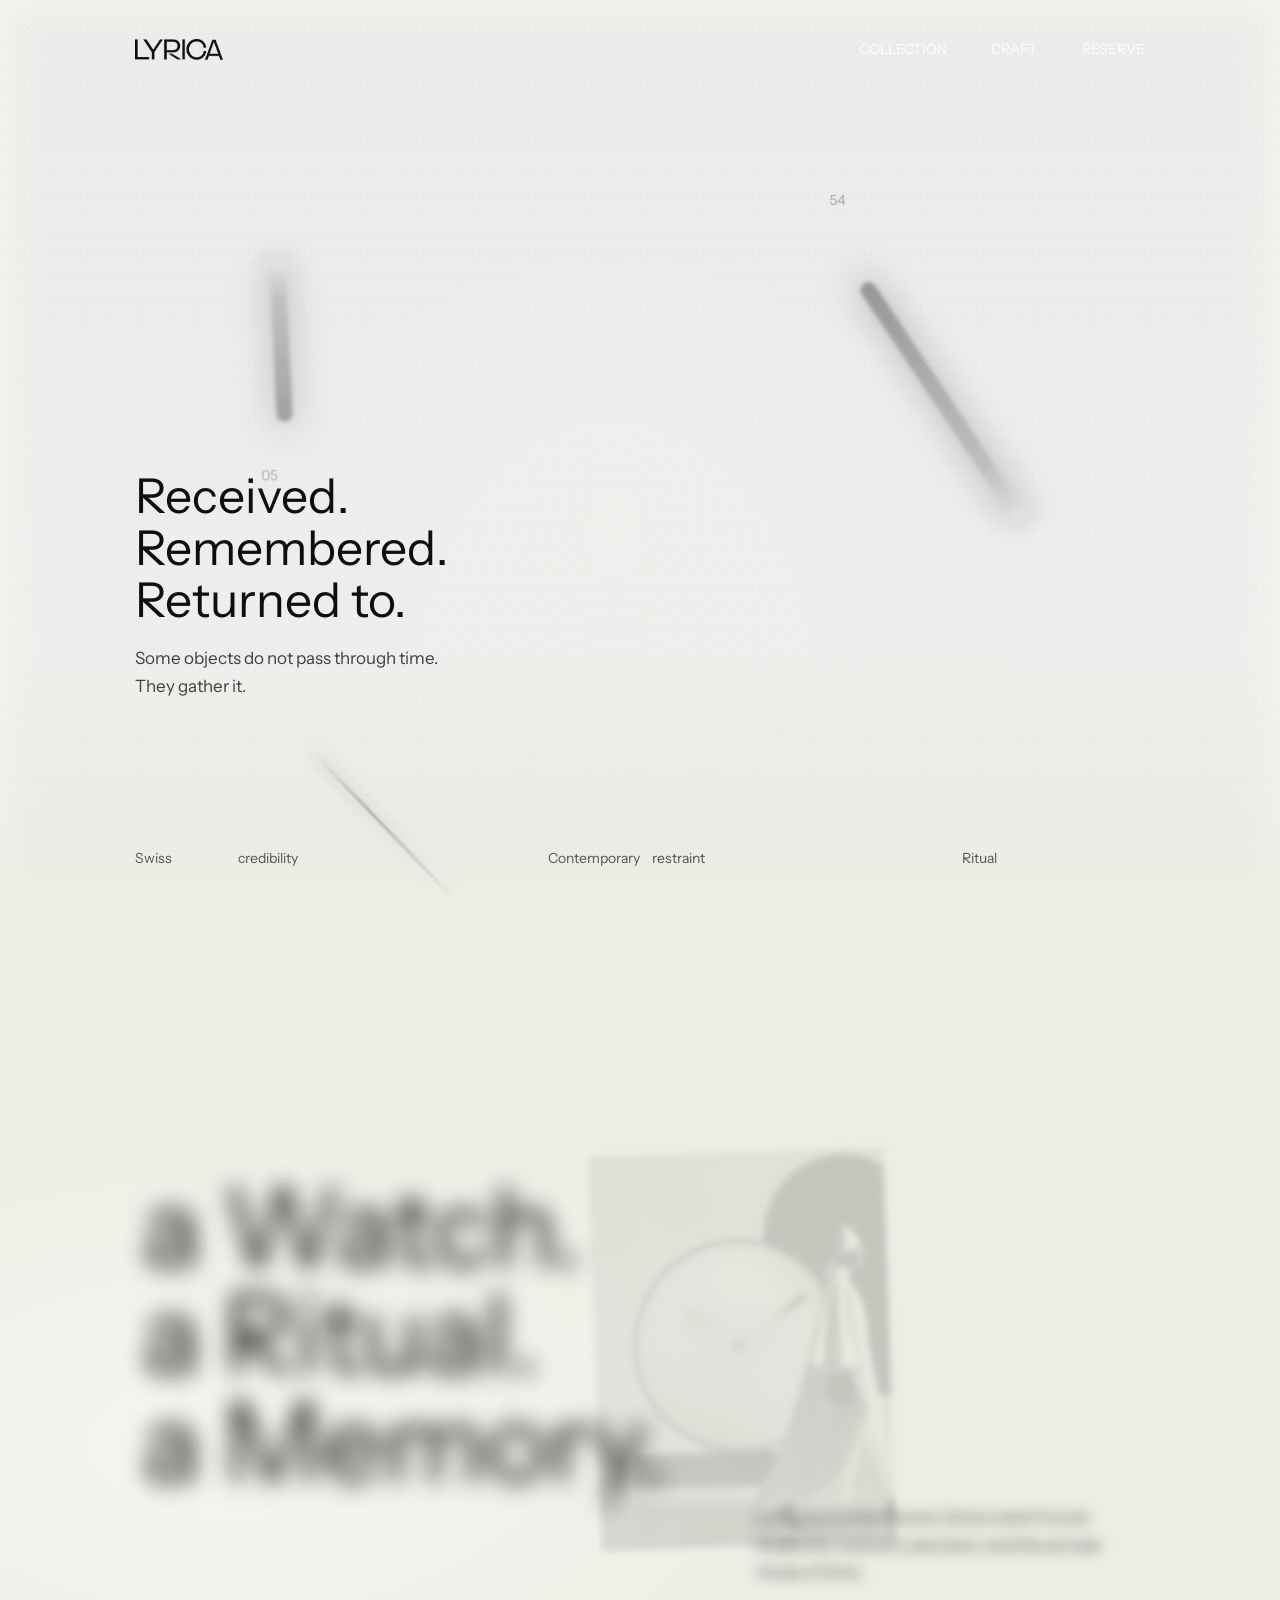
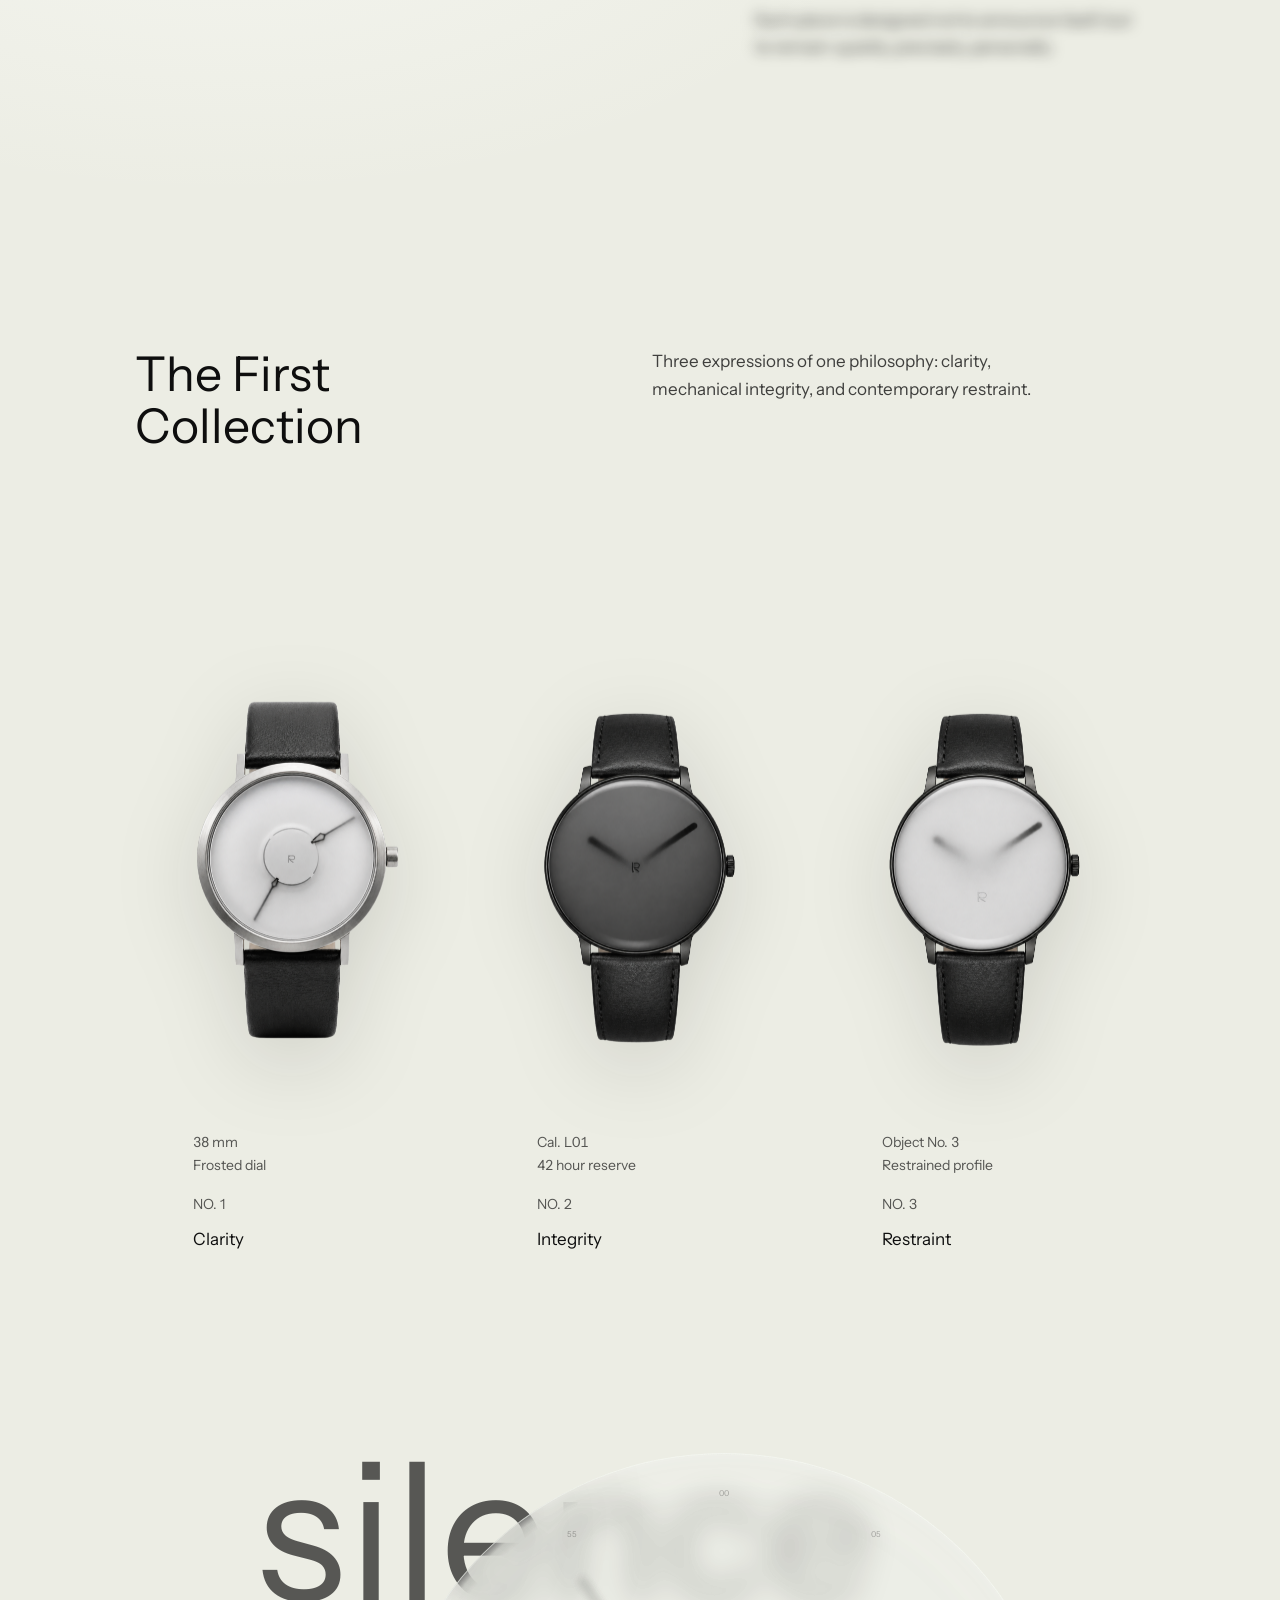
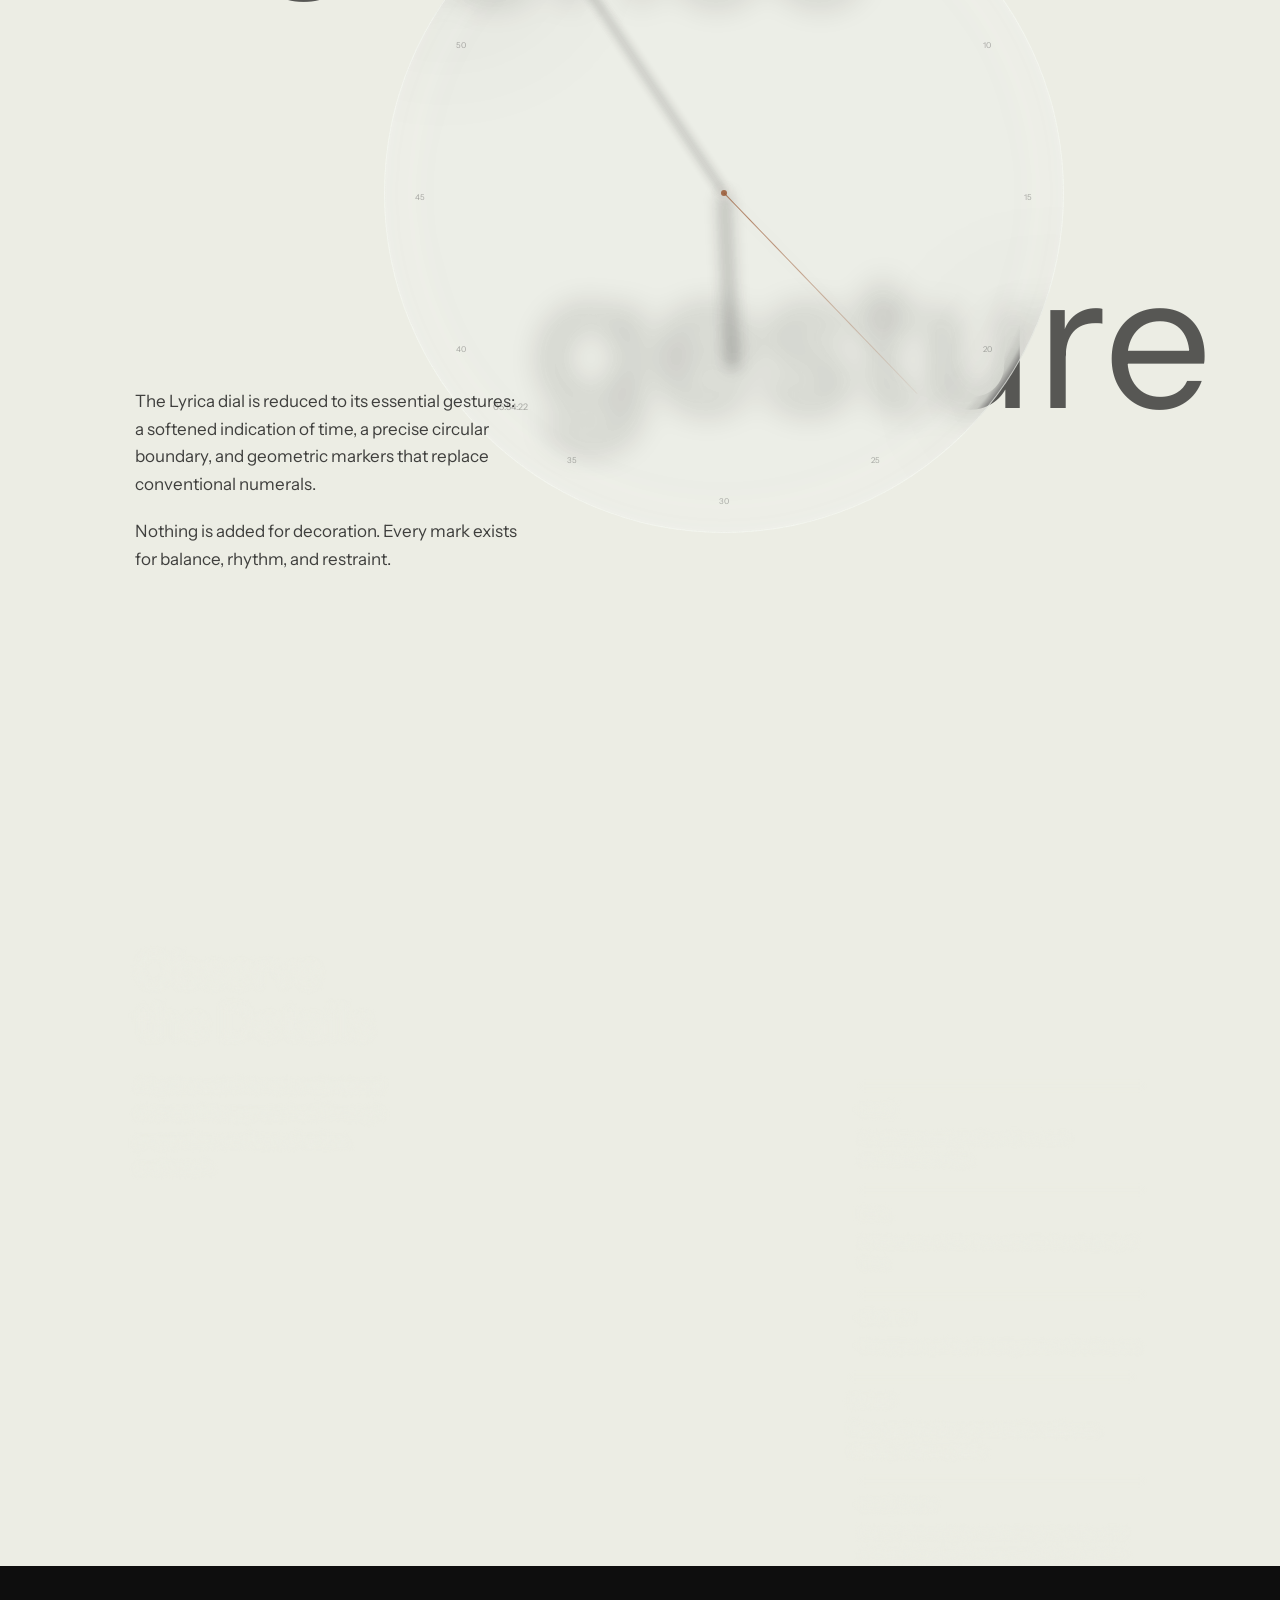
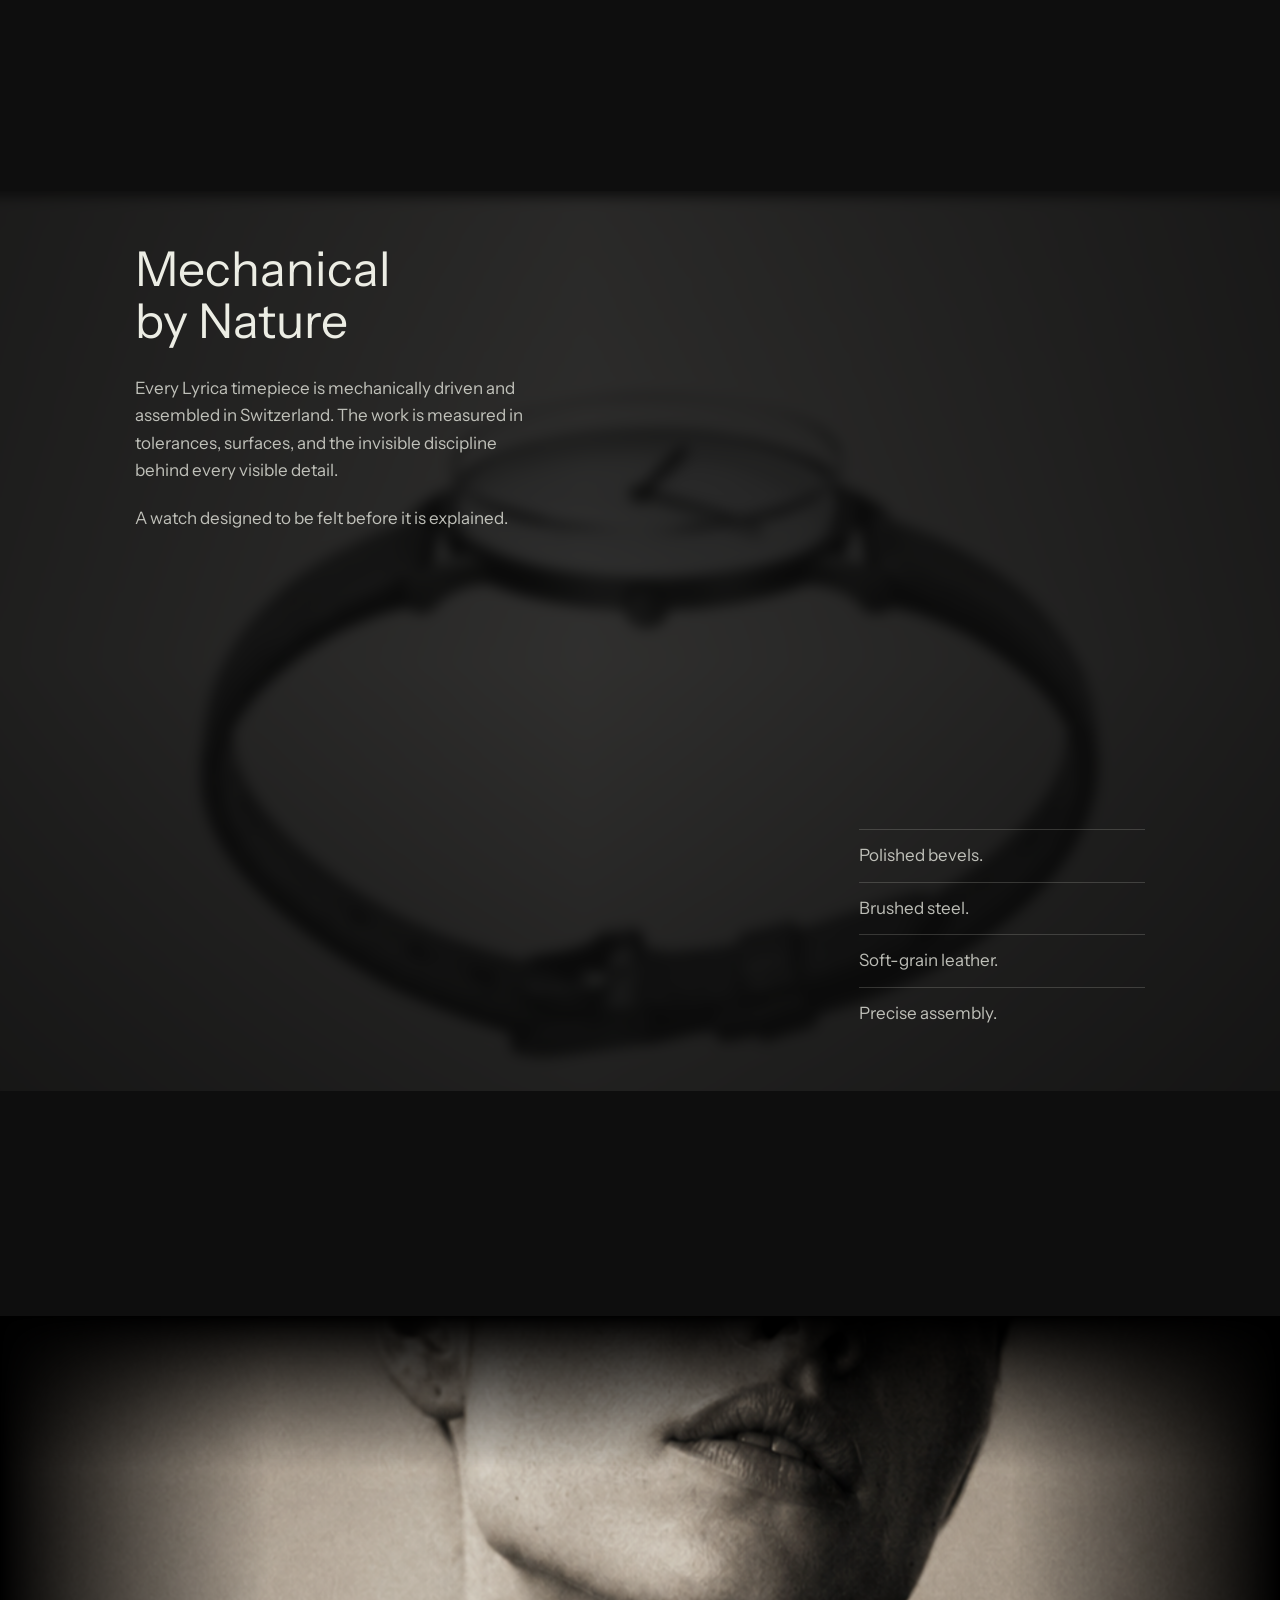
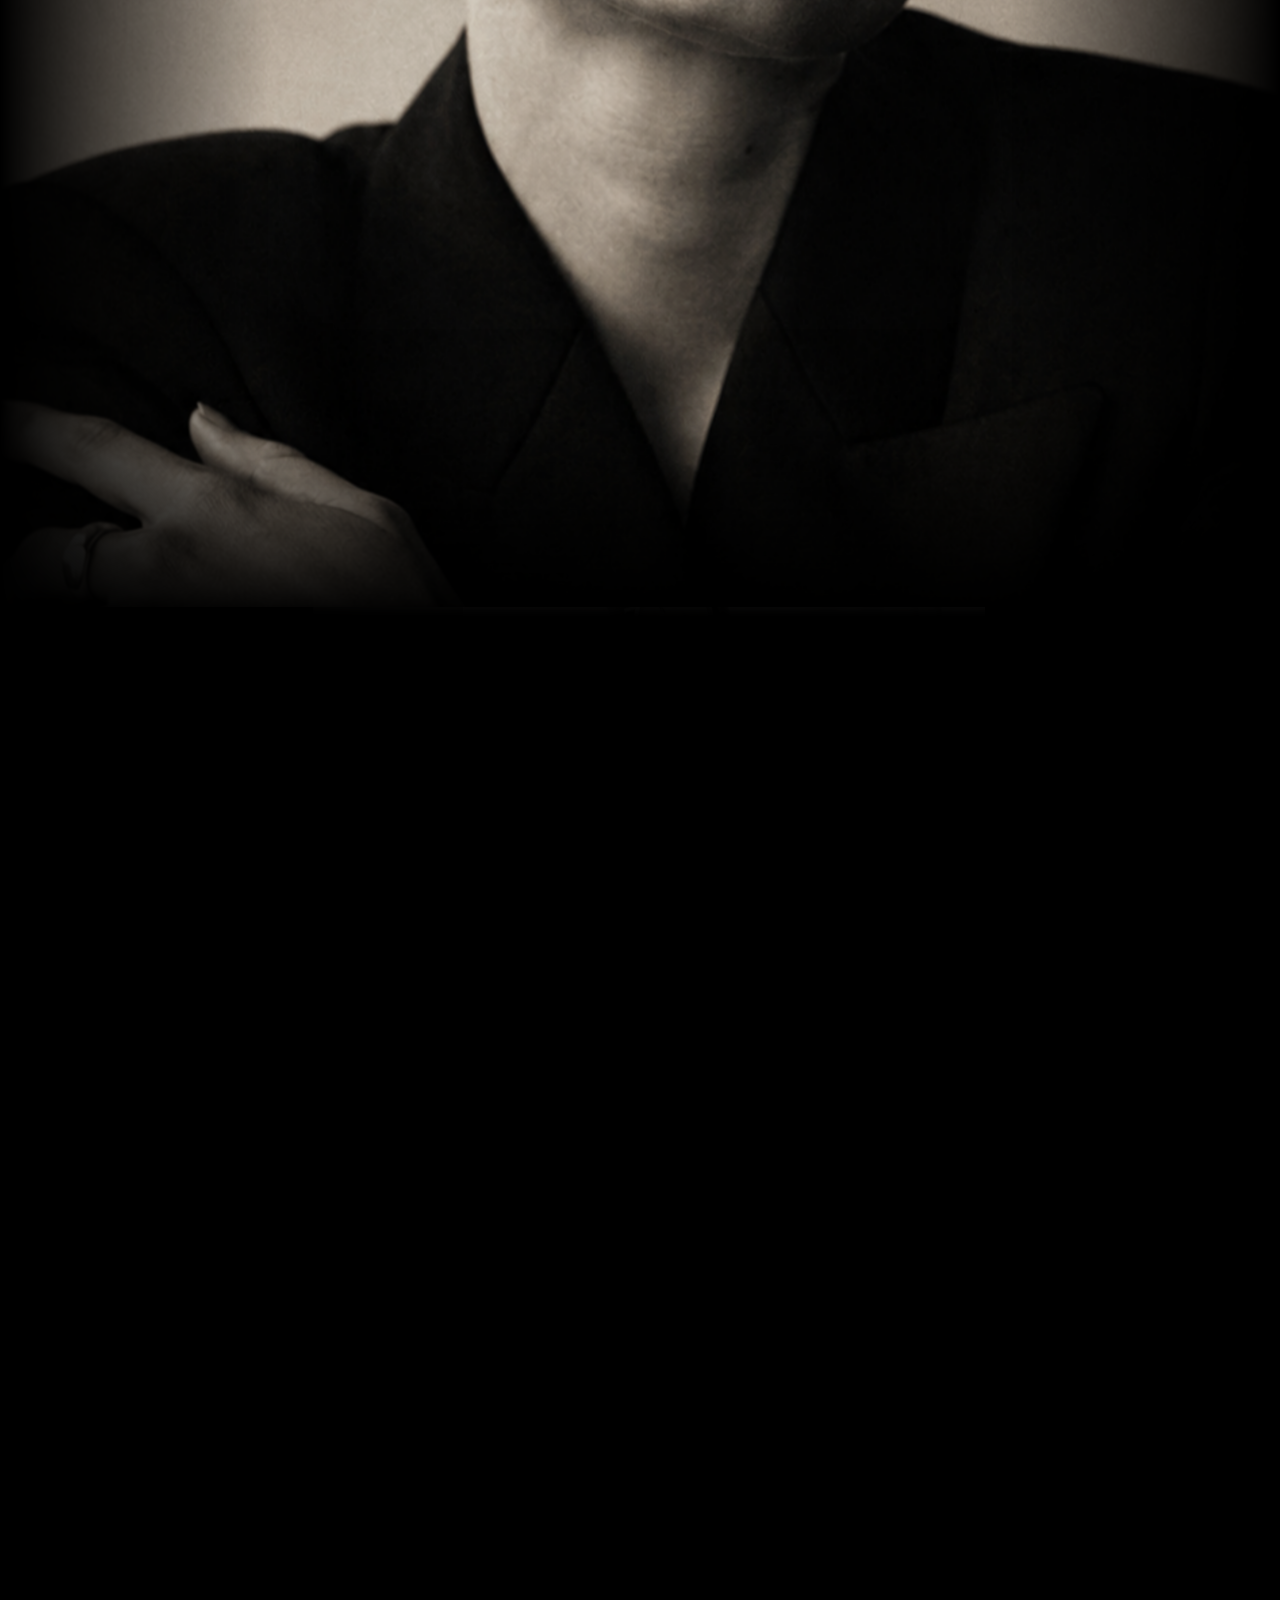
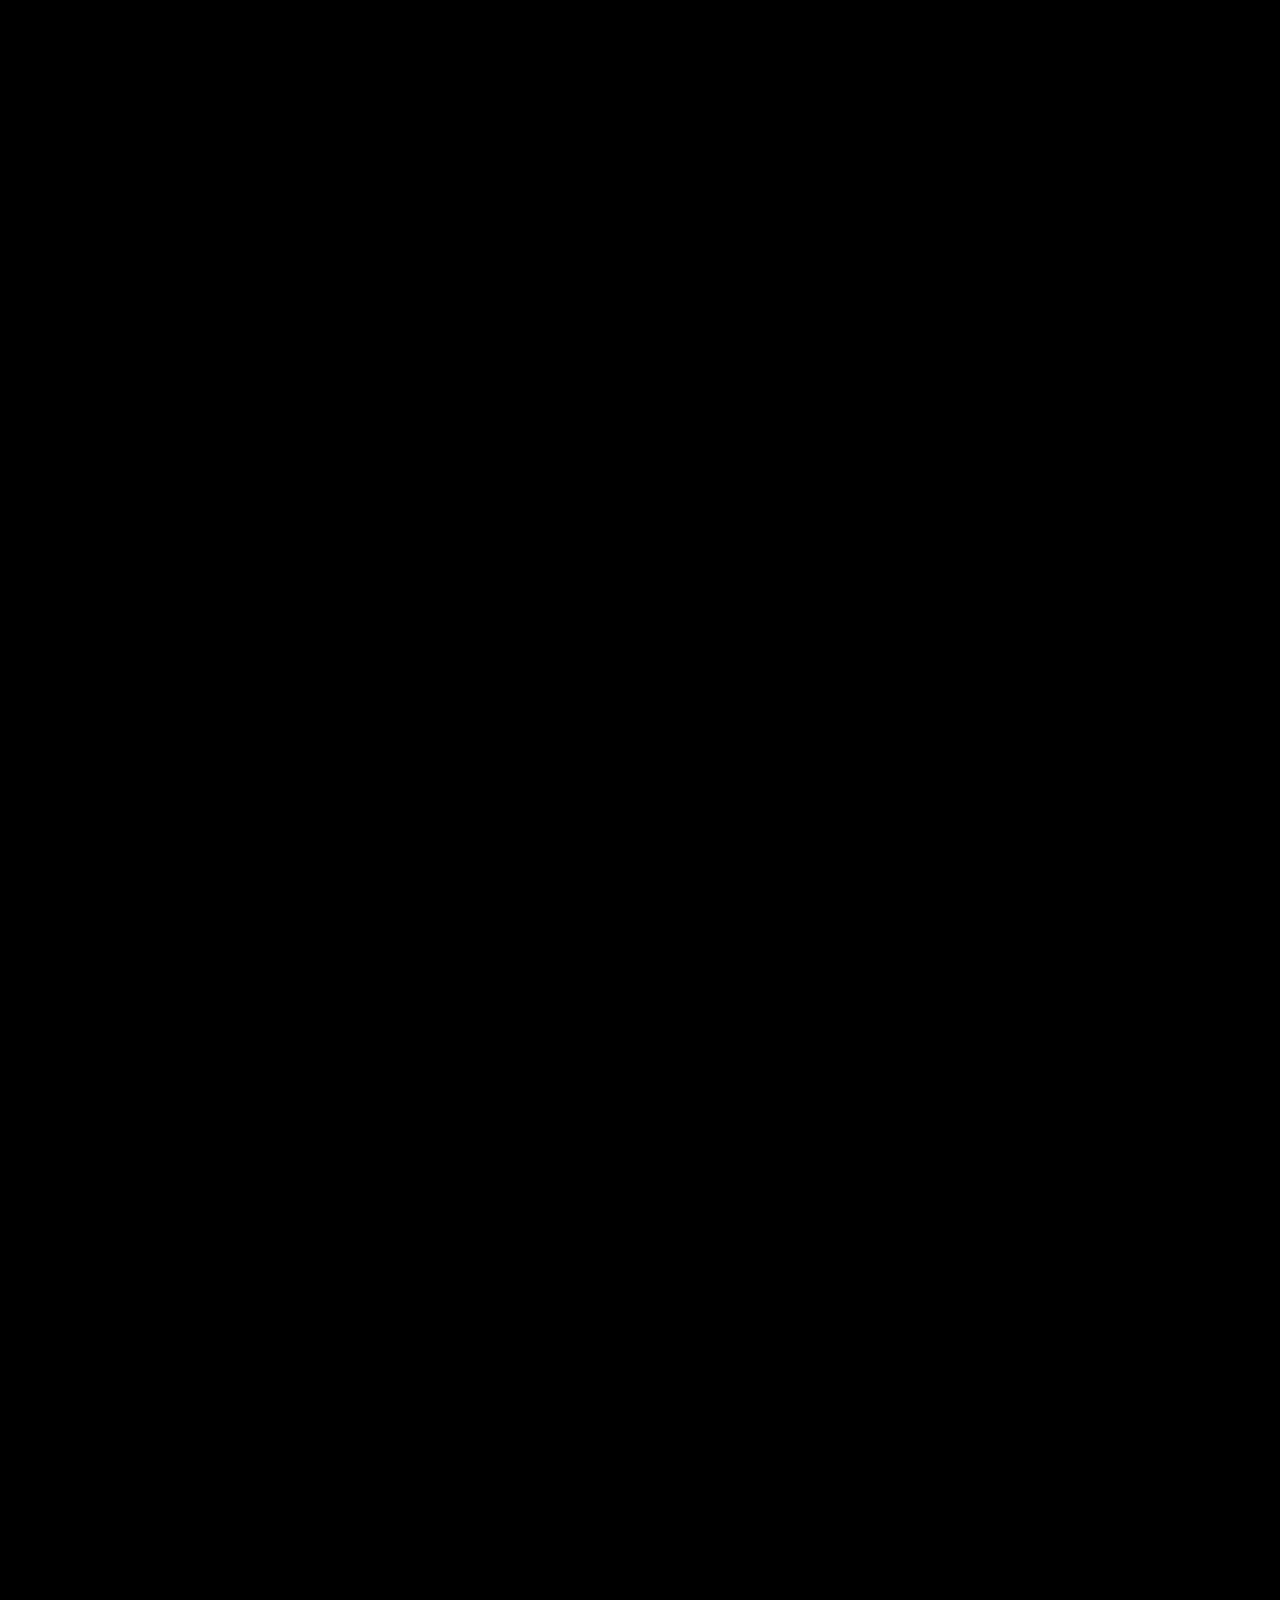
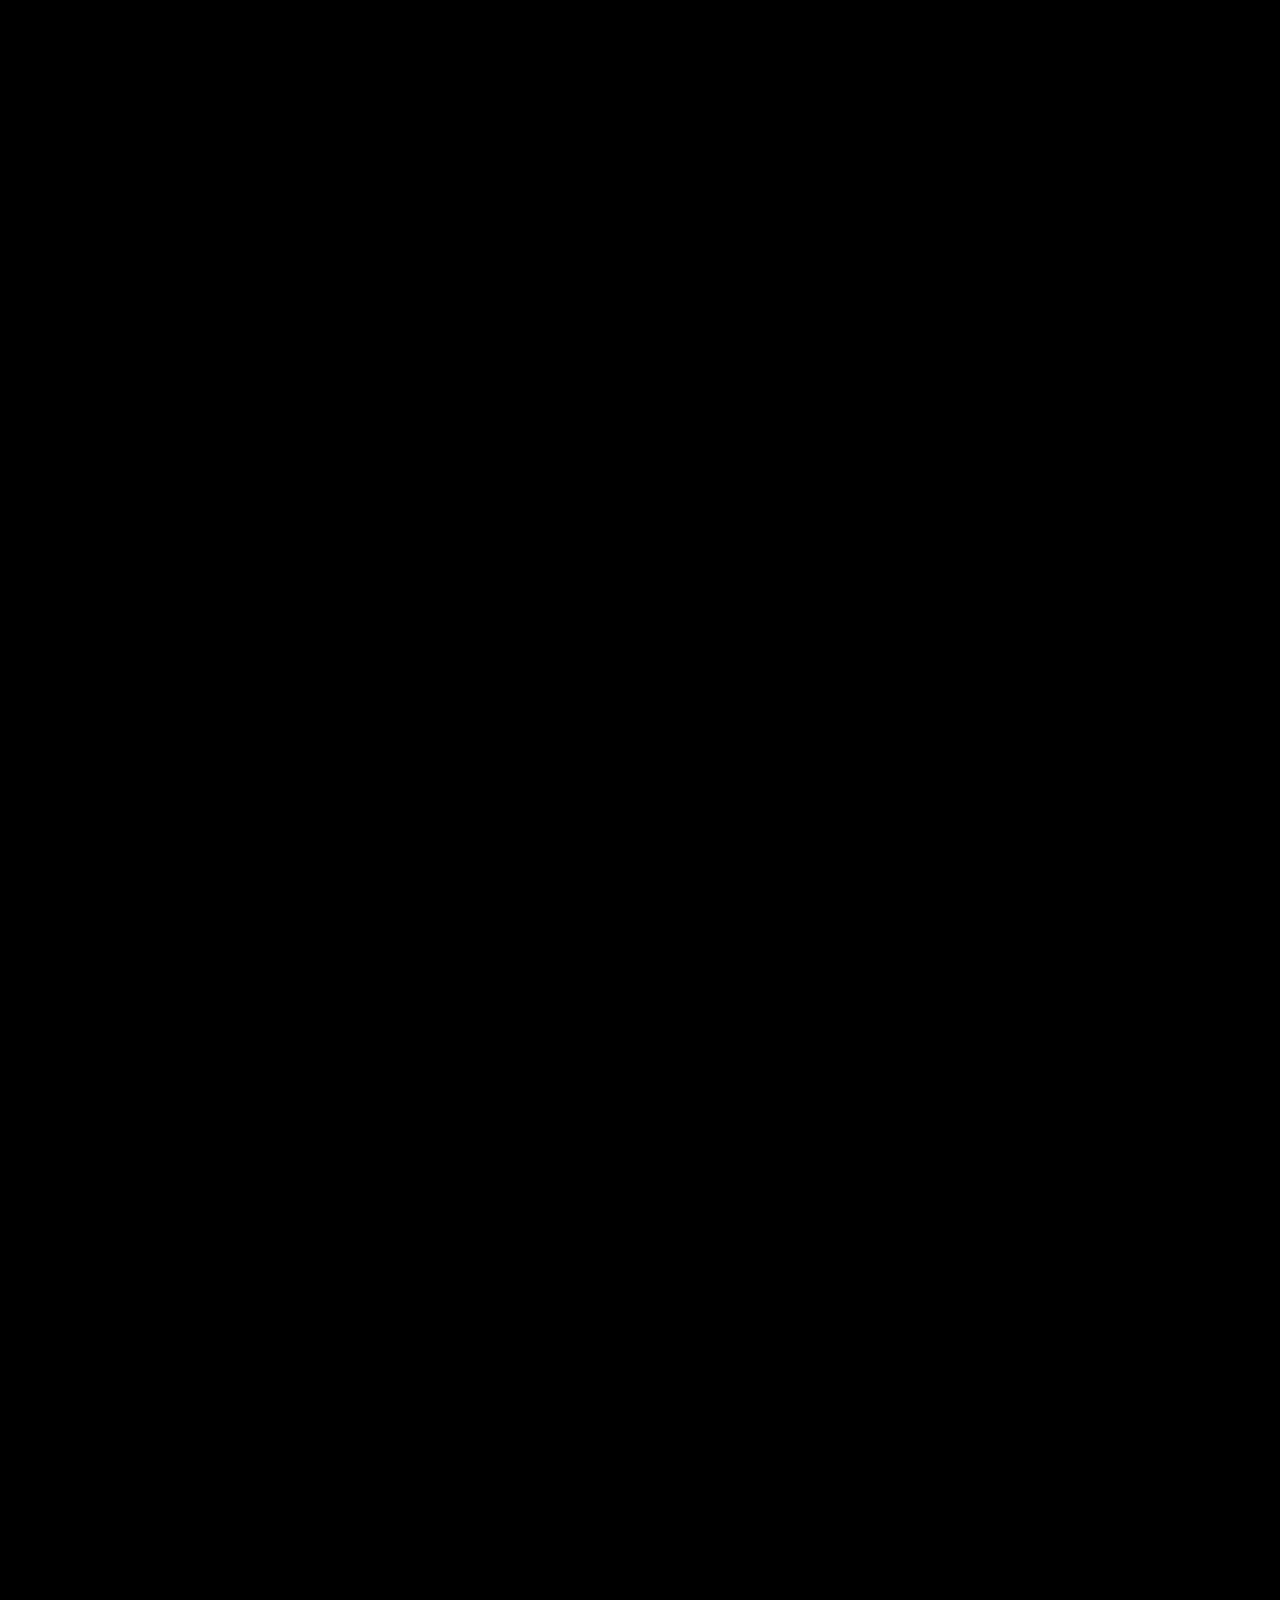
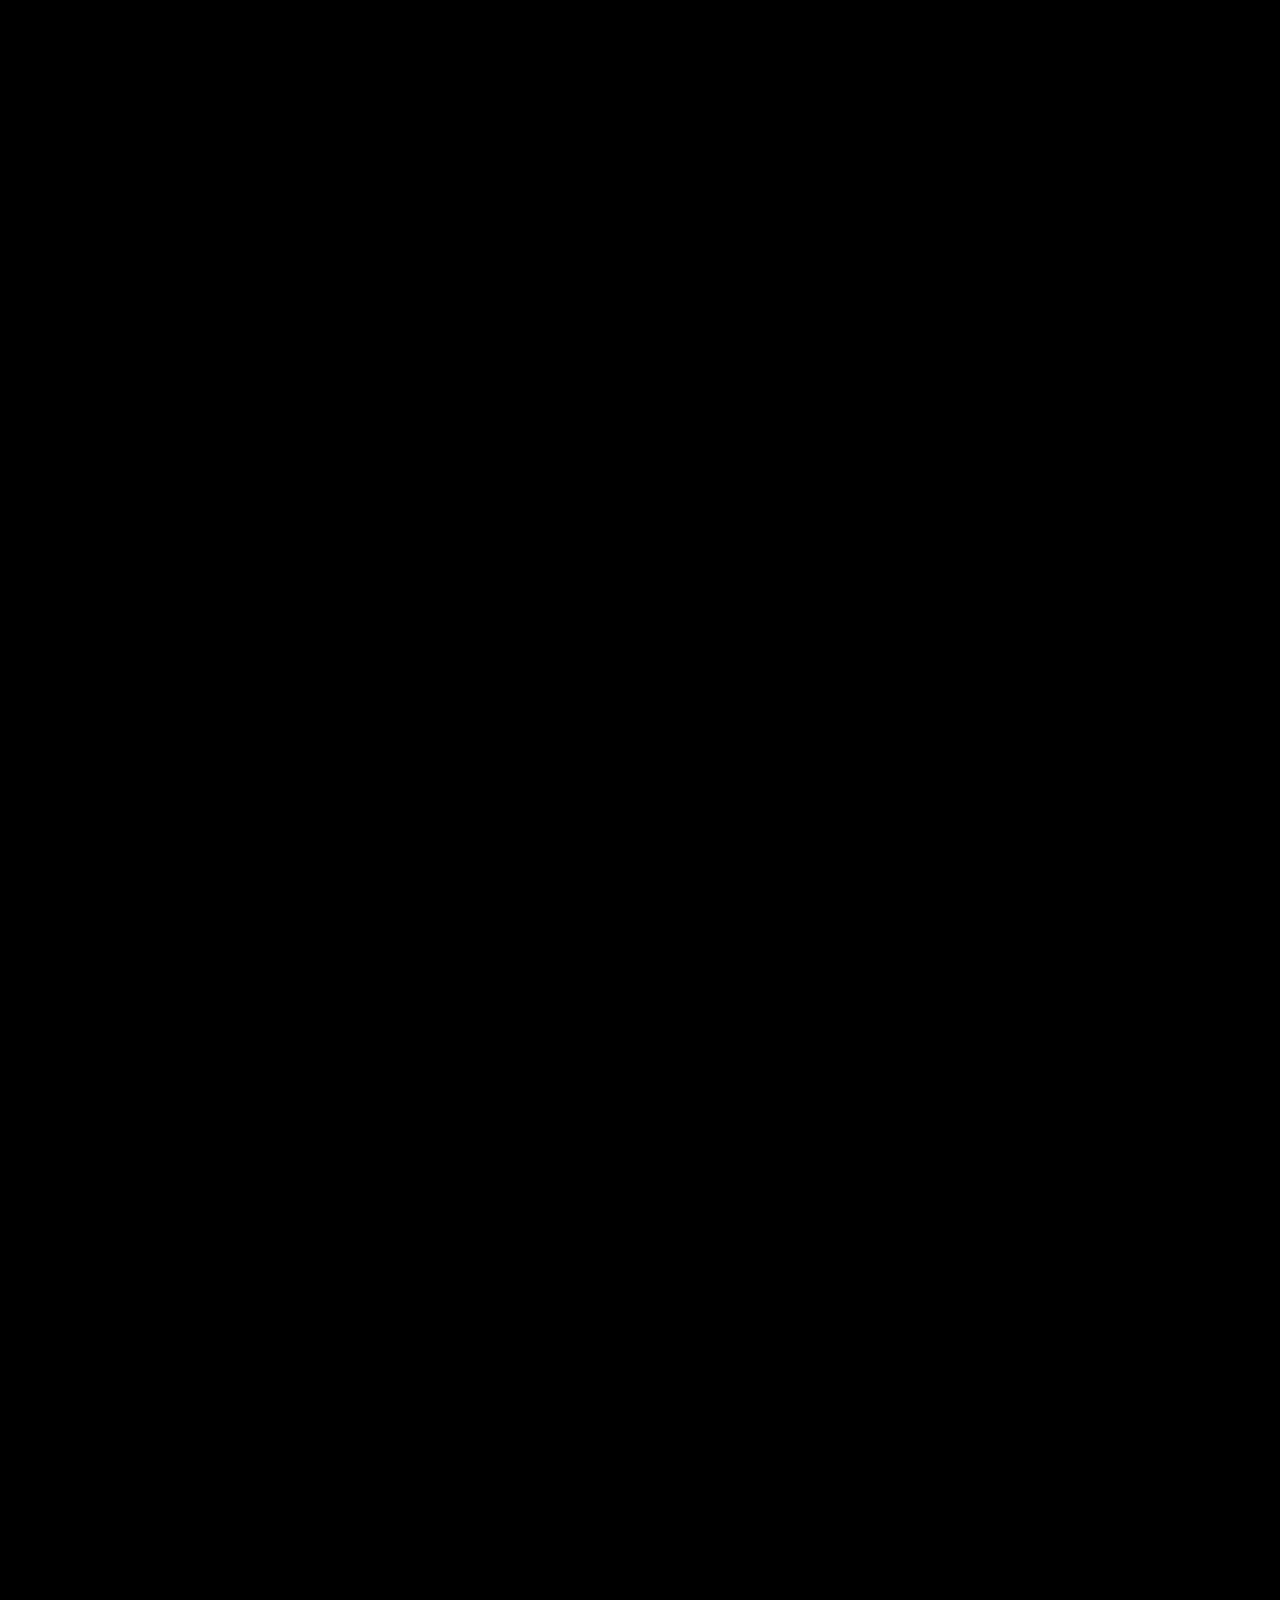
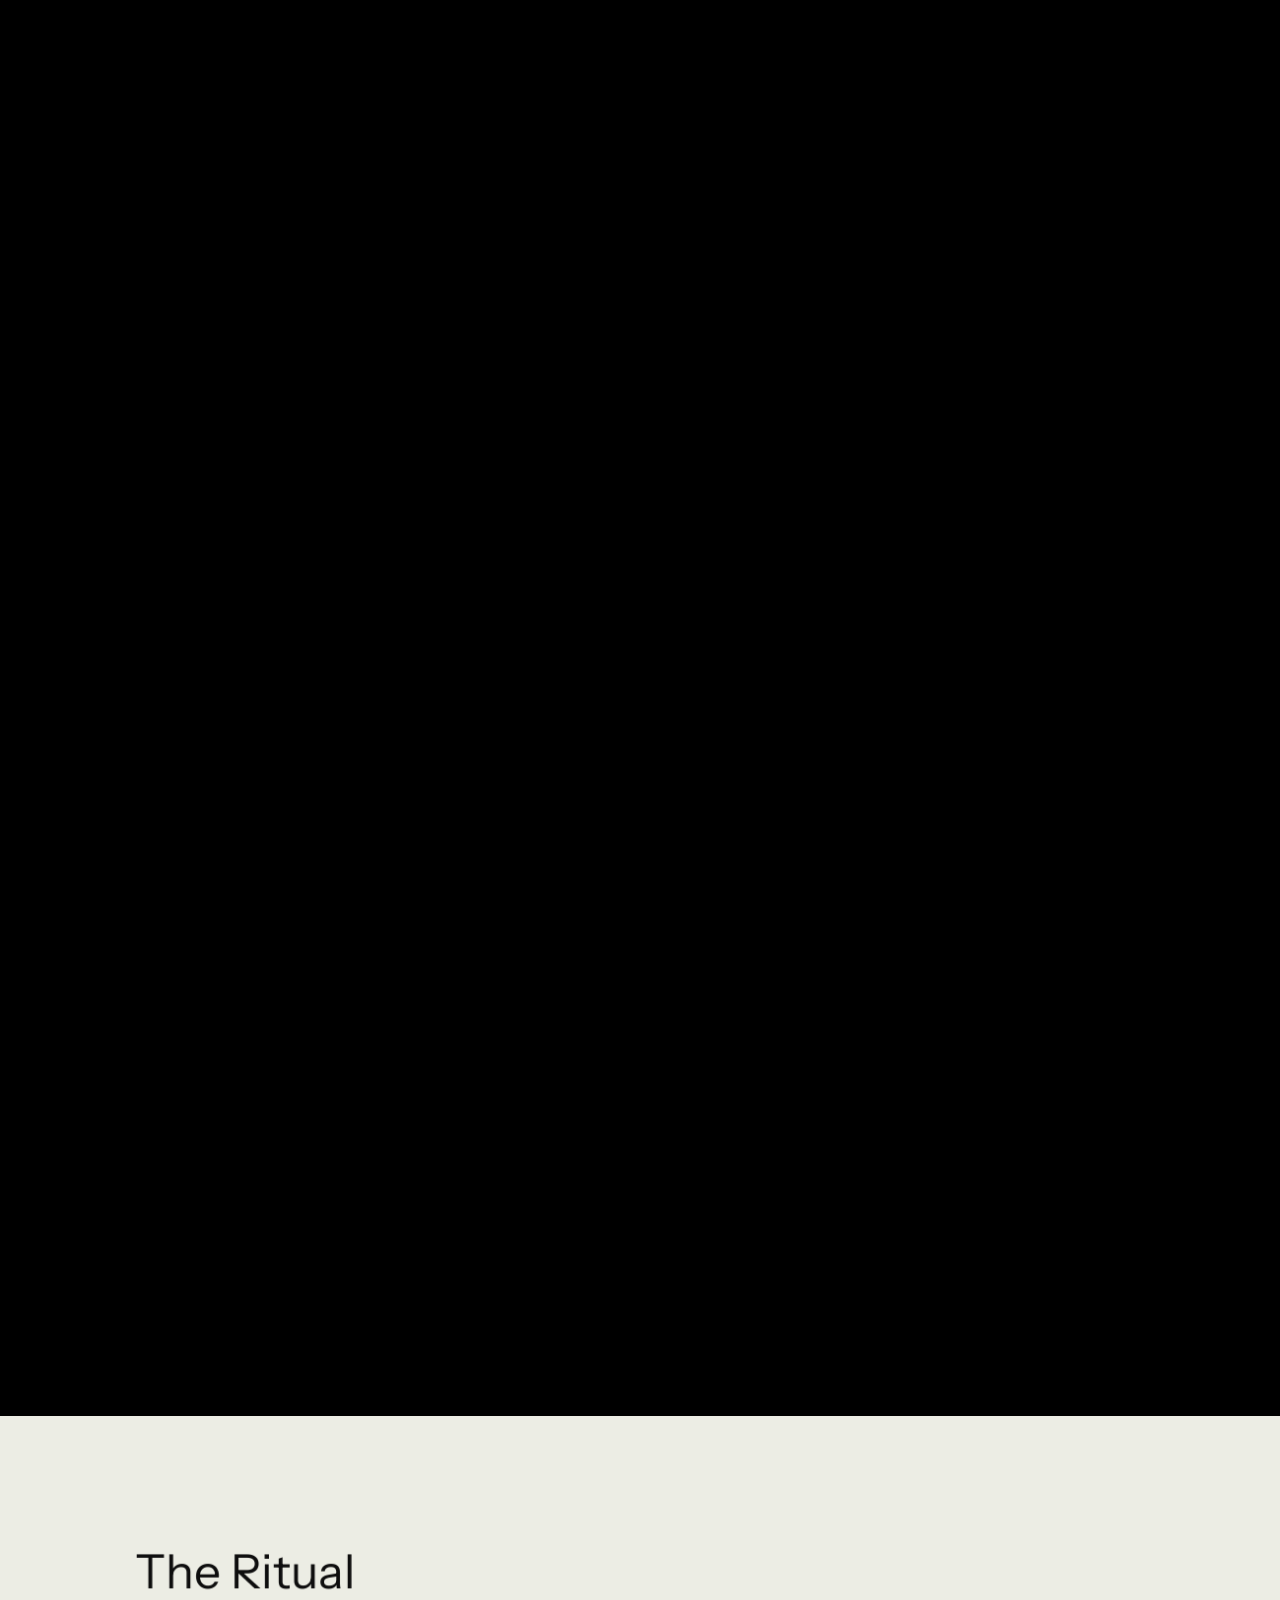
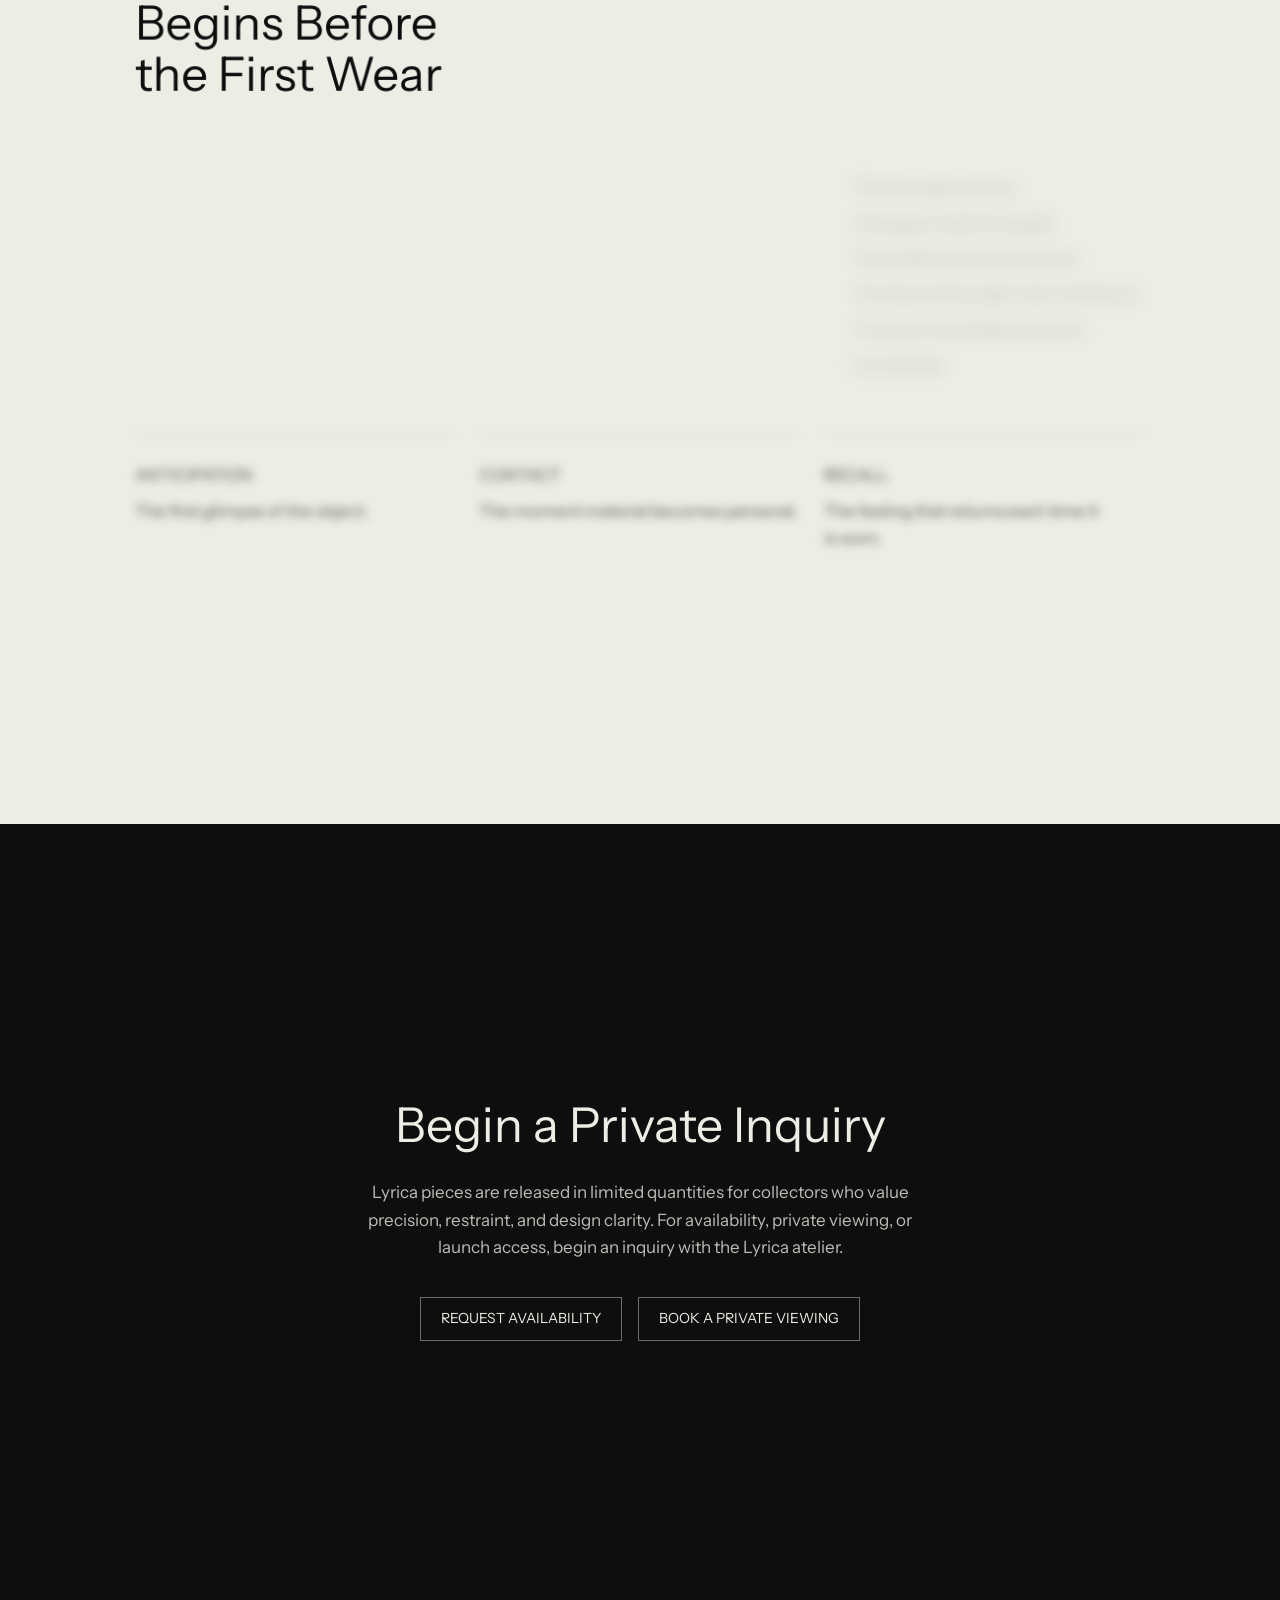
==== landing-prototype/index.html @ 529207b4 "Initial commit: Lyrica landing prototype Self-directed brand and motion exploration for a contempora" ====
<!doctype html>
<html lang="en">
  <head>
    <meta charset="UTF-8" />
    <meta name="viewport" content="width=device-width, initial-scale=1.0" />
    <title>Lyrica — Quiet Return</title>
    <meta
      name="description"
      content="Some objects do not pass through time. They gather it."
    />
    <meta name="theme-color" content="#0e0e0e" />
    <link rel="icon" type="image/png" href="../final-src-branding/second-logo-final@4x.png" />
    <meta property="og:type" content="website" />
    <meta property="og:title" content="Lyrica — Quiet Return" />
    <meta
      property="og:description"
      content="Some objects do not pass through time. They gather it."
    />
    <meta property="og:image" content="../final-src-branding/Logo Final-full@4x.png" />
    <meta property="og:image:alt" content="Lyrica" />
    <meta name="twitter:card" content="summary_large_image" />
    <meta name="twitter:title" content="Lyrica — Quiet Return" />
    <meta
      name="twitter:description"
      content="Some objects do not pass through time. They gather it."
    />
    <meta name="twitter:image" content="../final-src-branding/Logo Final-full@4x.png" />
    <link rel="stylesheet" href="./styles.css" />
  </head>
  <body>
    <a class="skip-link" href="#object">Skip to content</a>
    <main class="site-shell">
      <section class="hero" aria-labelledby="hero-title">
        <video
          class="hero-video"
          src="../final-src-branding/hero-loop-video.mp4"
          autoplay
          muted
          loop
          playsinline
          aria-hidden="true"
        ></video>

        <div class="hero-overlay" aria-hidden="true"></div>
        <div class="hero-cursor" aria-hidden="true"></div>
        <div class="hero-clock" aria-hidden="true">
          <div class="clock-hand clock-hand-hour">
            <div class="clock-time-label" data-unit="hour">
              <span class="clock-label-track">
                <span>00</span>
                <span>00</span>
              </span>
            </div>
          </div>
          <div class="clock-hand clock-hand-minute">
            <div class="clock-time-label" data-unit="minute">
              <span class="clock-label-track">
                <span>00</span>
                <span>00</span>
              </span>
            </div>
          </div>
          <div class="clock-hand clock-hand-second">
            <div class="clock-time-label" data-unit="second">
              <span class="clock-label-track">
                <span>00</span>
                <span>00</span>
              </span>
            </div>
          </div>
        </div>

        <header class="hero-nav" aria-label="Primary">
          <a class="brand-mark" href="./index.html" aria-label="Lyrica home">
            <img
              src="../final-src-branding/Logo Final-full.png"
              srcset="../final-src-branding/Logo Final-full.png 1x, ../final-src-branding/Logo Final-full@2x.png 2x, ../final-src-branding/Logo Final-full@4x.png 4x"
              alt="Lyrica"
            />
          </a>
          <nav class="nav-links" aria-label="Sections">
            <a href="#collection">Collection</a>
            <a href="#craft">Craft</a>
            <a href="#reserve">Reserve</a>
          </nav>
        </header>

        <div class="hero-copy">
          <h1 class="type-title hero-title" id="hero-title">
            <span class="copy-fragment">Received.</span>
            <span class="copy-fragment">Remembered.</span>
            <span class="copy-fragment">Returned to.</span>
          </h1>
          <p class="type-body hero-body">
            <span class="copy-fragment">Some objects do not pass through time.</span><br />
            <span class="copy-fragment">They gather it.</span>
          </p>
        </div>

        <aside class="hero-register" aria-label="Lyrica design register">
          <span class="register-token register-token-swiss">Swiss</span>
          <span class="register-token register-token-credibility">credibility</span>
          <span class="register-token register-token-contemporary">Contemporary</span>
          <span class="register-token register-token-restraint">restraint</span>
          <span class="register-token register-token-ritual">Ritual</span>
        </aside>
      </section>

      <section class="content-section brand-statement section-light" id="object" aria-labelledby="brand-title">
        <h2 class="type-display" id="brand-title">
          <span>a Watch.</span>
          <span>a Ritual.</span>
          <span>a Memory.</span>
        </h2>
        <div class="section-copy">
          <p class="type-body">
            Lyrica is a contemporary Swiss watch house shaped by restraint,
            precision, and the private rituals of time.
          </p>
          <p class="type-body">
            Each piece is designed not to announce itself, but to remain:
            quietly, precisely, personally.
          </p>
        </div>
        <figure class="brand-follow" aria-hidden="true">
          <img src="../final-src-branding/logo-mockup-2.png" alt="" />
        </figure>
      </section>

      <section class="content-section collection-overview section-light" id="collection" aria-labelledby="collection-title">
        <h2 class="type-title" id="collection-title">The First Collection</h2>
        <p class="type-body section-copy">
          Three expressions of one philosophy: clarity, mechanical integrity,
          and contemporary restraint.
        </p>
        <div class="collection-grid" aria-label="Lyrica first collection">
          <article class="collection-card">
            <div class="collection-media" aria-hidden="true">
              <img src="../final-src-branding/watch/no.1.png" alt="" />
            </div>
            <p class="collection-meta">
              <span>38 mm</span>
              <span>Frosted dial</span>
            </p>
            <p class="type-label">No. 1</p>
            <h3>Clarity</h3>
          </article>
          <article class="collection-card">
            <div class="collection-media" aria-hidden="true">
              <img src="../final-src-branding/watch/no.2.png" alt="" />
            </div>
            <p class="collection-meta">
              <span>Cal. L01</span>
              <span>42 hour reserve</span>
            </p>
            <p class="type-label">No. 2</p>
            <h3>Integrity</h3>
          </article>
          <article class="collection-card">
            <div class="collection-media" aria-hidden="true">
              <img src="../final-src-branding/watch/no.3.png" alt="" />
            </div>
            <p class="collection-meta">
              <span>Object No. 3</span>
              <span>Restrained profile</span>
            </p>
            <p class="type-label">No. 3</p>
            <h3>Restraint</h3>
          </article>
        </div>
      </section>

      <section class="content-section design-language section-light" aria-label="Signature design language">
        <div class="section-copy">
          <p class="type-body">
            The Lyrica dial is reduced to its essential gestures: a softened
            indication of time, a precise circular boundary, and geometric
            markers that replace conventional numerals.
          </p>
          <p class="type-body">
            Nothing is added for decoration. Every mark exists for balance,
            rhythm, and restraint.
          </p>
        </div>
        <figure class="dial-study" id="dial-study" aria-hidden="true">
          <span class="dial-background-word word-top">silence</span>
          <span class="dial-background-word word-bottom">gesture</span>
          <span class="dial-glass">
            <span class="dial-glass-word word-top">silence</span>
            <span class="dial-glass-word word-bottom">gesture</span>
          </span>
          <span class="dial-lens">
            <span class="dial-index index-01">00</span>
            <span class="dial-index index-02">05</span>
            <span class="dial-index index-03">10</span>
            <span class="dial-index index-04">15</span>
            <span class="dial-index index-05">20</span>
            <span class="dial-index index-06">25</span>
            <span class="dial-index index-07">30</span>
            <span class="dial-index index-08">35</span>
            <span class="dial-index index-09">40</span>
            <span class="dial-index index-10">45</span>
            <span class="dial-index index-11">50</span>
            <span class="dial-index index-12">55</span>
            <span class="dial-live-readout">00:00:00</span>
            <span class="dial-hand dial-hand-hour"></span>
            <span class="dial-hand dial-hand-minute"></span>
            <span class="dial-hand dial-hand-second"></span>
            <span class="dial-pivot"></span>
          </span>
        </figure>
      </section>

      <section class="content-section watch-exploration section-dark" id="explore-title" aria-labelledby="explore-heading">
        <div class="explorer-sticky">
          <div class="explorer-intro">
            <h2 class="type-title" id="explore-heading">Observe the Details</h2>
            <p class="type-body">
              A Lyrica watch is not understood at once. It is approached
              through proportion, surface, shadow, and touch.
            </p>
          </div>
          <div class="watch-viewport" aria-hidden="true">
            <div class="watch-sequence">
              <img
                class="watch-sequence-frame"
                src="./assets/observe-frames-v1/case/frame_0001.jpg"
                alt=""
                decoding="sync"
                fetchpriority="high"
              />
            </div>
          </div>
          <ol class="detail-list">
            <li class="detail-item is-active">
              <span class="type-label">Case</span>
              <p>A refined steel profile with a clean architectural edge.</p>
            </li>
            <li class="detail-item">
              <span class="type-label">Dial</span>
              <p>A frosted surface that softens the reading of time.</p>
            </li>
            <li class="detail-item">
              <span class="type-label">Crown</span>
              <p>Compact, tactile, and engraved with restraint.</p>
            </li>
            <li class="detail-item">
              <span class="type-label">Strap</span>
              <p>Fine-grain leather selected for softness, density, and longevity.</p>
            </li>
            <li class="detail-item">
              <span class="type-label">Case Back</span>
              <p>Serial information, mechanical identity, and authenticity details arranged with collector-level clarity.</p>
            </li>
          </ol>
        </div>
      </section>

      <section class="content-section craftsmanship section-dark" id="craft" aria-labelledby="craft-title">
        <div class="craft-sticky">
          <div class="craft-viewport" aria-hidden="true">
            <div class="craft-sequence">
              <img
                class="craft-sequence-frame"
                src="./assets/craft-frames-v1/assemble/frame_0001.jpg"
                alt=""
                decoding="sync"
                loading="eager"
              />
            </div>
          </div>
          <div class="craft-copy">
            <h2 class="type-title" id="craft-title">Mechanical by Nature</h2>
            <div class="section-copy">
              <p class="type-body">
                Every Lyrica timepiece is mechanically driven and assembled in
                Switzerland. The work is measured in tolerances, surfaces, and the
                invisible discipline behind every visible detail.
              </p>
              <p class="type-body">
                A watch designed to be felt before it is explained.
              </p>
            </div>
          </div>
          <ul class="craft-list" aria-label="Craft details">
            <li>Polished bevels.</li>
            <li>Brushed steel.</li>
            <li>Soft-grain leather.</li>
            <li>Precise assembly.</li>
          </ul>
        </div>
      </section>

      <section class="content-section snap-gallery section-dark" id="gallery" aria-label="Lyrica image gallery">
        <div class="snap-gallery-sticky">
          <div class="snap-gallery-stage" aria-hidden="true">
            <div class="snap-gallery-track">
              <figure class="snap-tile snap-tile-hero" style="--top: 0vh; --x: 0vw; --w: min(46vw, 680px); --z: 30;"><img src="../snap/snap1.png" alt="" loading="eager" decoding="sync" fetchpriority="high" /></figure>
              <figure class="snap-tile" style="--top: 10vh; --x: 7vw; --w: min(42vw, 620px); --z: 29;"><img src="../snap/snap2.png" alt="" loading="lazy" decoding="async" /></figure>
              <figure class="snap-tile" style="--top: 38vh; --x: -9vw; --w: min(36vw, 540px); --z: 28;"><img src="../snap/snap3.png" alt="" loading="lazy" decoding="async" /></figure>
              <figure class="snap-tile" style="--top: 68vh; --x: 13vw; --w: min(44vw, 660px); --z: 27;"><img src="../snap/snap4.png" alt="" loading="lazy" decoding="async" /></figure>
              <figure class="snap-tile" style="--top: 100vh; --x: -3vw; --w: min(39vw, 590px); --z: 26;"><img src="../snap/snap5.png" alt="" loading="lazy" decoding="async" /></figure>
              <figure class="snap-tile" style="--top: 130vh; --x: -14vw; --w: min(34vw, 510px); --z: 25;"><img src="../snap/snap6.png" alt="" loading="lazy" decoding="async" /></figure>
              <figure class="snap-tile" style="--top: 162vh; --x: 9vw; --w: min(43vw, 650px); --z: 24;"><img src="../snap/snap7.png" alt="" loading="lazy" decoding="async" /></figure>
              <figure class="snap-tile" style="--top: 194vh; --x: 0vw; --w: min(36vw, 540px); --z: 23;"><img src="../snap/snap8.png" alt="" loading="lazy" decoding="async" /></figure>
              <figure class="snap-tile" style="--top: 224vh; --x: 15vw; --w: min(38vw, 570px); --z: 22;"><img src="../snap/snap9.png" alt="" loading="lazy" decoding="async" /></figure>
              <figure class="snap-tile" style="--top: 256vh; --x: -10vw; --w: min(45vw, 670px); --z: 21;"><img src="../snap/snap10.png" alt="" loading="lazy" decoding="async" /></figure>
              <figure class="snap-tile" style="--top: 286vh; --x: 4vw; --w: min(35vw, 525px); --z: 20;"><img src="../snap/snap11.png" alt="" loading="lazy" decoding="async" /></figure>
              <figure class="snap-tile" style="--top: 318vh; --x: 13vw; --w: min(40vw, 600px); --z: 19;"><img src="../snap/snap12.png" alt="" loading="lazy" decoding="async" /></figure>
              <figure class="snap-tile" style="--top: 350vh; --x: -4vw; --w: min(44vw, 660px); --z: 18;"><img src="../snap/snap13.png" alt="" loading="lazy" decoding="async" /></figure>
              <figure class="snap-tile" style="--top: 380vh; --x: -15vw; --w: min(35vw, 525px); --z: 17;"><img src="../snap/snap14.png" alt="" loading="lazy" decoding="async" /></figure>
              <figure class="snap-tile" style="--top: 412vh; --x: 8vw; --w: min(42vw, 630px); --z: 16;"><img src="../snap/snap15.png" alt="" loading="lazy" decoding="async" /></figure>
              <figure class="snap-tile" style="--top: 442vh; --x: -2vw; --w: min(37vw, 555px); --z: 15;"><img src="../snap/snap16.png" alt="" loading="lazy" decoding="async" /></figure>
              <figure class="snap-tile" style="--top: 474vh; --x: 14vw; --w: min(44vw, 660px); --z: 14;"><img src="../snap/snap17.png" alt="" loading="lazy" decoding="async" /></figure>
              <figure class="snap-tile" style="--top: 506vh; --x: -11vw; --w: min(39vw, 585px); --z: 13;"><img src="../snap/snap18.png" alt="" loading="lazy" decoding="async" /></figure>
              <figure class="snap-tile" style="--top: 536vh; --x: 2vw; --w: min(34vw, 510px); --z: 12;"><img src="../snap/snap19.png" alt="" loading="lazy" decoding="async" /></figure>
              <figure class="snap-tile" style="--top: 568vh; --x: 12vw; --w: min(41vw, 615px); --z: 11;"><img src="../snap/snap20.png" alt="" loading="lazy" decoding="async" /></figure>
              <figure class="snap-tile" style="--top: 600vh; --x: -7vw; --w: min(45vw, 675px); --z: 10;"><img src="../snap/snap21.png" alt="" loading="lazy" decoding="async" /></figure>
              <figure class="snap-tile" style="--top: 630vh; --x: -16vw; --w: min(35vw, 525px); --z: 9;"><img src="../snap/snap22.png" alt="" loading="lazy" decoding="async" /></figure>
              <figure class="snap-tile" style="--top: 662vh; --x: 7vw; --w: min(43vw, 645px); --z: 8;"><img src="../snap/snap23.png" alt="" loading="lazy" decoding="async" /></figure>
              <figure class="snap-tile" style="--top: 694vh; --x: -1vw; --w: min(38vw, 570px); --z: 7;"><img src="../snap/snap24.png" alt="" loading="lazy" decoding="async" /></figure>
              <figure class="snap-tile" style="--top: 724vh; --x: 15vw; --w: min(40vw, 600px); --z: 6;"><img src="../snap/snap25.png" alt="" loading="lazy" decoding="async" /></figure>
              <figure class="snap-tile" style="--top: 756vh; --x: -8vw; --w: min(44vw, 660px); --z: 5;"><img src="../snap/snap26.png" alt="" loading="lazy" decoding="async" /></figure>
              <figure class="snap-tile" style="--top: 788vh; --x: 3vw; --w: min(38vw, 570px); --z: 4;"><img src="../snap/snap27.png" alt="" loading="lazy" decoding="async" /></figure>
            </div>
          </div>
        </div>
      </section>

      <section class="content-section ownership-ritual section-light" aria-labelledby="ritual-title">
        <h2 class="type-title" id="ritual-title">The Ritual Begins Before the First Wear</h2>
        <div class="ritual-lines" aria-label="Ownership ritual sequence">
          <p>The box opens slowly.</p>
          <p>The paper holds its weight.</p>
          <p>The metal is cool to the touch.</p>
          <p>The dial catches light, then releases it.</p>
          <p>A Lyrica is not simply received.</p>
          <p>It is entered.</p>
        </div>
        <div class="ritual-grid">
          <article>
            <p class="type-label">Anticipation</p>
            <p>The first glimpse of the object.</p>
          </article>
          <article>
            <p class="type-label">Contact</p>
            <p>The moment material becomes personal.</p>
          </article>
          <article>
            <p class="type-label">Recall</p>
            <p>The feeling that returns each time it is worn.</p>
          </article>
        </div>
      </section>

      <section class="content-section collector-inquiry section-dark" id="reserve" aria-labelledby="inquiry-title">
        <h2 class="type-title" id="inquiry-title">Begin a Private Inquiry</h2>
        <p class="type-body section-copy">
          Lyrica pieces are released in limited quantities for collectors who
          value precision, restraint, and design clarity. For availability,
          private viewing, or launch access, begin an inquiry with the Lyrica
          atelier.
        </p>
        <div class="inquiry-actions" aria-label="Collector inquiry actions">
          <a href="mailto:inquiry@lyrica.watch?subject=Request%20Availability">Request Availability</a>
          <a href="mailto:inquiry@lyrica.watch?subject=Private%20Viewing">Book a Private Viewing</a>
        </div>
      </section>

      <footer class="site-footer" aria-label="Footer">
        <div class="footer-brand">
          <a class="footer-logo" href="./index.html" aria-label="Lyrica home">
            <img
              src="../final-src-branding/Logo Final-full.png"
              srcset="../final-src-branding/Logo Final-full.png 1x, ../final-src-branding/Logo Final-full@2x.png 2x, ../final-src-branding/Logo Final-full@4x.png 4x"
              alt="Lyrica"
              loading="lazy"
              decoding="async"
            />
          </a>
          <p>Swiss mechanical watches shaped by contemporary restraint.</p>
        </div>
        <nav class="footer-groups" aria-label="Footer navigation">
          <div>
            <h3>Collection</h3>
            <a href="#collection">Lyrica No. 1</a>
            <a href="#collection">Lyrica No. 2</a>
            <a href="#collection">Lyrica No. 3</a>
          </div>
          <div>
            <h3>Maison</h3>
            <a href="#craft">Craftsmanship</a>
            <a href="#craft">Materials</a>
            <a href="#object">Heritage</a>
          </div>
          <div>
            <h3>Client Services</h3>
            <a href="#reserve">Private Inquiry</a>
            <a href="#reserve">Warranty</a>
            <a href="#reserve">Care Guide</a>
            <a href="#reserve">Retail Partners</a>
          </div>
          <div>
            <h3>Legal</h3>
            <a href="#reserve">Privacy</a>
            <a href="#reserve">Terms</a>
            <a href="#reserve">Accessibility</a>
          </div>
        </nav>
      </footer>
    </main>

    <script src="./script.js"></script>
  </body>
</html>
---- landing-prototype/styles.css ----
@import url("https://fonts.googleapis.com/css2?family=Instrument+Sans:wght@200;400&display=swap");

:root {
  --paper-bone: #ecede4;
  --stone-mist: #9a928a;
  --lyrica-ink: #0e0e0e;
  --ember-memory: #9a5a35;
  --ember-readable: #7a3f25;
  --quiet-white: #f7f8f3;
  --deep-glass: #1d1b18;
  --focus-hairline: currentColor;
  --text-muted-light: rgba(14, 14, 14, 0.68);
  --text-soft-light: rgba(14, 14, 14, 0.78);
  --text-muted-dark: rgba(236, 237, 228, 0.68);
  --text-soft-dark: rgba(236, 237, 228, 0.78);
  --line-light: rgba(14, 14, 14, 0.16);
  --line-dark: rgba(236, 237, 228, 0.18);
  --surface-line-light: rgba(14, 14, 14, 0.12);
  --surface-line-dark: rgba(236, 237, 228, 0.16);
  --surface-object-shadow: 0 32px 80px rgba(14, 14, 14, 0.12);
  --surface-object-shadow-dark: 0 38px 90px rgba(0, 0, 0, 0.34);
  --z-video: 0;
  --z-overlay: 1;
  --z-atmosphere: 2;
  --z-content: 3;
  --z-cursor: 4;

  --font-main: "Instrument Sans", "Helvetica Neue", Arial, sans-serif;

  --weight-light: 200;
  --weight-regular: 400;

  --type-display: 112px;
  --type-title: 48px;
  --type-body: 17px;
  --type-data: 14px;
  --type-label: 14px;
  --type-hero: var(--type-display);
  --type-section-title: var(--type-title);
  --type-reading: var(--type-body);
  --type-caption: var(--type-label);

  --lh-display: 0.94;
  --lh-title: 1.08;
  --lh-body: 1.62;
  --lh-data: 1.5;
  --lh-label: 1.28;
  --lh-hero: var(--lh-display);
  --lh-section-title: var(--lh-title);
  --lh-reading: var(--lh-body);
  --lh-caption: var(--lh-label);

  --space-1: 4px;
  --space-2: 8px;
  --space-3: 12px;
  --space-4: 16px;
  --space-5: 20px;
  --space-6: 24px;
  --space-7: 28px;
  --space-8: 32px;
  --space-9: 36px;
  --space-10: 40px;
  --space-11: 44px;
  --space-12: 48px;
  --space-13: 52px;
  --space-14: 56px;
  --space-18: 72px;
  --space-24: 96px;
  --space-28: 112px;

  --grid-columns: 12;
  --grid-margin: 32px;
  --grid-gutter: 24px;
  --section-pad-y: 112px;

  --motion-xs: 160ms;
  --motion-sm: 260ms;
  --motion-md: 620ms;
  --motion-lg: 980ms;
  --motion-xl: 1400ms;
  --ease-return: cubic-bezier(0.23, 1, 0.32, 1);
  --ease-ritual: cubic-bezier(0.77, 0, 0.175, 1);
  --ease-measured: cubic-bezier(0.65, 0, 0.35, 1);
  --opacity-linear: linear;

  --hero-glass-blur: 22px;
  --hero-glass-brightness: 1.08;
  --interaction-x: 50%;
  --interaction-y: 58%;
  --aperture-rx: 0vmin;
  --aperture-ry: 0vmin;
  --cursor-x: 50%;
  --cursor-y: 58%;
  --cursor-opacity: 0;
  --cursor-scale-x: 1;
  --cursor-scale-y: 1;
  --cursor-rotate: 0deg;
  --copy-shift-x: 0px;
  --copy-shift-y: 0px;
  --copy-scroll-y: 0px;
  --copy-scroll-opacity: 1;
  --copy-scroll-blur: 0px;
  --copy-tilt-x: 0deg;
  --copy-tilt-y: 0deg;
  --grain-shift-x: 0px;
  --grain-shift-y: 0px;
  --hero-video-y: 0px;
  --hero-video-scale: 1.01;
  --nav-scroll-y: 0px;
  --nav-scroll-opacity: 1;
  --register-scroll-y: 0px;
  --register-scroll-opacity: 1;
  --clock-scroll-y: 0px;
  --clock-scroll-opacity: 1;
  --hour-hand-angle: 0deg;
  --minute-hand-angle: 0deg;
  --second-hand-angle: 0deg;
  --hour-hand-counter-angle: 0deg;
  --minute-hand-counter-angle: 0deg;
  --second-hand-counter-angle: 0deg;
  --hour-label-x: 18px;
  --minute-label-x: 24px;
  --second-label-x: 20px;
  --hour-label-y: clamp(-220px, -15.2vw, -152px);
  --minute-label-y: clamp(-372px, -26vw, -274px);
  --second-label-y: clamp(-228px, -15.6vw, -148px);
}

*,
*::before,
*::after {
  box-sizing: border-box;
}

html {
  background: var(--lyrica-ink);
  color: var(--paper-bone);
}

body {
  margin: 0;
  min-width: 320px;
  font-family: var(--font-main);
  font-weight: var(--weight-light);
  letter-spacing: 0;
  background: var(--lyrica-ink);
  overflow-x: clip;
}

a {
  color: inherit;
  text-decoration: none;
}

a:focus-visible {
  outline: 1px solid var(--focus-hairline);
  outline-offset: 4px;
}

.skip-link {
  position: fixed;
  top: var(--space-2);
  left: var(--space-2);
  z-index: 1000;
  padding: var(--space-3) var(--space-5);
  background: var(--lyrica-ink);
  color: var(--paper-bone);
  font-size: var(--type-label);
  line-height: var(--lh-label);
  font-weight: var(--weight-regular);
  letter-spacing: 0;
  text-transform: uppercase;
  transform: translate3d(0, calc(-100% - var(--space-4)), 0);
  transition: transform var(--motion-xs) var(--ease-return);
}

.skip-link:focus,
.skip-link:focus-visible {
  transform: translate3d(0, 0, 0);
  outline: 1px solid var(--paper-bone);
  outline-offset: 4px;
}

img,
video {
  display: block;
  max-width: 100%;
}

.site-shell {
  overflow: visible;
  background: var(--lyrica-ink);
}

.hero {
  position: relative;
  width: 100vw;
  height: 100vh;
  height: 100svh;
  isolation: isolate;
  overflow: hidden;
  display: grid;
  grid-template-columns: repeat(var(--grid-columns), minmax(0, 1fr));
  grid-template-rows: auto repeat(10, minmax(0, 1fr));
  column-gap: var(--grid-gutter);
  padding: var(--space-7) var(--grid-margin) var(--space-8);
  color: var(--lyrica-ink);
  background: var(--quiet-white);
}

.hero::after {
  content: "";
  position: absolute;
  inset: 90% 0 0;
  z-index: var(--z-atmosphere);
  pointer-events: none;
  background: linear-gradient(0deg, var(--paper-bone) 0%, rgba(236, 237, 228, 0) 100%);
}

.hero-video {
  position: absolute;
  inset: 0;
  z-index: var(--z-video);
  width: 100%;
  height: 100%;
  object-fit: cover;
  filter: none;
  opacity: 1;
  transform: translate3d(0, var(--hero-video-y), 0) scale(var(--hero-video-scale));
  transform-origin: center;
  will-change: transform;
}

.hero-overlay {
  position: absolute;
  inset: 0;
  z-index: var(--z-overlay);
  pointer-events: none;
  overflow: hidden;
  background:
    radial-gradient(circle at 48% 57%, rgba(247, 248, 243, 0.16), transparent 34%),
    linear-gradient(180deg, rgba(247, 248, 243, 0.24), rgba(247, 248, 243, 0.4) 72%, rgba(236, 237, 228, 0.56)),
    rgba(247, 248, 243, 0.24);
  backdrop-filter:
    blur(var(--hero-glass-blur))
    brightness(var(--hero-glass-brightness))
    contrast(0.78)
    saturate(0.78);
  -webkit-backdrop-filter:
    blur(var(--hero-glass-blur))
    brightness(var(--hero-glass-brightness))
    contrast(0.78)
    saturate(0.78);
  -webkit-mask-image:
    radial-gradient(
      ellipse var(--aperture-rx) var(--aperture-ry) at var(--interaction-x) var(--interaction-y),
      rgba(0, 0, 0, 0.14) 0 12%,
      rgba(0, 0, 0, 0.18) 28%,
      rgba(0, 0, 0, 0.32) 48%,
      rgba(0, 0, 0, 0.54) 68%,
      rgba(0, 0, 0, 0.78) 86%,
      rgba(0, 0, 0, 0.94) 97%,
      #000 100%
    );
  mask-image:
    radial-gradient(
      ellipse var(--aperture-rx) var(--aperture-ry) at var(--interaction-x) var(--interaction-y),
      rgba(0, 0, 0, 0.14) 0 12%,
      rgba(0, 0, 0, 0.18) 28%,
      rgba(0, 0, 0, 0.32) 48%,
      rgba(0, 0, 0, 0.54) 68%,
      rgba(0, 0, 0, 0.78) 86%,
      rgba(0, 0, 0, 0.94) 97%,
      #000 100%
    );
  -webkit-mask-repeat: no-repeat;
  mask-repeat: no-repeat;
  -webkit-mask-size: 100% 100%;
  mask-size: 100% 100%;
}

.hero-overlay::after {
  content: "";
  position: absolute;
  inset: 0;
  pointer-events: none;
  z-index: 1;
  opacity: 1;
  background:
    radial-gradient(circle, rgba(14, 14, 14, 0.08) 0 0.42px, transparent 0.7px),
    radial-gradient(circle, rgba(247, 248, 243, 0.13) 0 0.36px, transparent 0.68px);
  background-position:
    var(--grain-shift-x) var(--grain-shift-y),
    calc(var(--grain-shift-x) + 19px) calc(var(--grain-shift-y) + 11px);
  background-size:
    7px 7px,
    11px 11px;
  filter: none;
  mix-blend-mode: soft-light;
}

.hero-cursor {
  position: absolute;
  left: var(--cursor-x);
  top: var(--cursor-y);
  z-index: var(--z-cursor);
  width: 46px;
  height: 46px;
  pointer-events: none;
  opacity: var(--cursor-opacity);
  transform:
    translate3d(-50%, -50%, 0)
    rotate(var(--cursor-rotate))
    scale(var(--cursor-scale-x), var(--cursor-scale-y));
  transform-origin: center;
  transition: opacity var(--motion-sm) var(--ease-return);
  will-change: transform, opacity;
  mix-blend-mode: difference;
}

.hero-cursor::before,
.hero-cursor::after {
  content: "";
  position: absolute;
  inset: 0;
  border-radius: 999px;
}

.hero-cursor::before {
  border: 1px solid rgba(255, 255, 255, 0.78);
  box-shadow:
    0 0 0 1px rgba(255, 255, 255, 0.16),
    inset 0 0 18px rgba(255, 255, 255, 0.12),
    0 0 24px rgba(255, 255, 255, 0.16);
}

.hero-cursor::after {
  inset: 20px;
  background: rgba(255, 255, 255, 0.84);
}

.hero-clock {
  position: absolute;
  inset: 0;
  z-index: var(--z-atmosphere);
  display: grid;
  grid-template-columns: repeat(var(--grid-columns), minmax(0, 1fr));
  grid-template-rows: auto repeat(10, minmax(0, 1fr));
  column-gap: var(--grid-gutter);
  padding: var(--space-7) var(--grid-margin) var(--space-8);
  pointer-events: none;
  opacity: var(--clock-scroll-opacity);
  transform: translate3d(0, var(--clock-scroll-y), 0);
  will-change: transform, opacity;
  mix-blend-mode: multiply;
}

.clock-hand {
  position: relative;
  align-self: center;
  justify-self: center;
  width: clamp(292px, 30vw, 468px);
  height: clamp(292px, 30vw, 468px);
  opacity: 0.52;
}

.clock-hand::before,
.clock-hand::after {
  content: "";
  position: absolute;
  left: 50%;
  top: 50%;
  border-radius: 999px;
  transform-origin: 50% 88%;
  will-change: transform;
}

.clock-hand::before {
  width: 16px;
  height: 54%;
  background:
    linear-gradient(
      180deg,
      rgba(14, 14, 14, 0.62) 0%,
      rgba(14, 14, 14, 0.28) 76%,
      rgba(14, 14, 14, 0) 100%
    );
  box-shadow:
    0 8px 28px rgba(14, 14, 14, 0.18),
    0 0 18px rgba(247, 248, 243, 0.2);
  filter: blur(2.2px) saturate(0.82);
}

.clock-hand::after {
  width: 34px;
  height: 58%;
  background: rgba(14, 14, 14, 0.18);
  filter: blur(18px) saturate(0.82);
}

.clock-hand-hour {
  grid-column: 2 / span 3;
  grid-row: 4 / span 2;
}

.clock-hand-hour::before {
  height: 42%;
  transform: translate3d(-50%, -88%, 0) rotate(var(--hour-hand-angle));
}

.clock-hand-hour::after {
  height: 46%;
  transform: translate3d(-50%, -88%, 0) rotate(var(--hour-hand-angle));
}

.clock-hand-minute {
  grid-column: 9 / span 3;
  grid-row: 6 / span 3;
  width: clamp(360px, 38vw, 610px);
  height: clamp(360px, 38vw, 610px);
  opacity: 0.58;
}

.clock-hand-minute::before {
  height: 58%;
  transform: translate3d(-50%, -88%, 0) rotate(var(--minute-hand-angle));
}

.clock-hand-minute::after {
  height: 62%;
  transform: translate3d(-50%, -88%, 0) rotate(var(--minute-hand-angle));
}

.clock-hand-second {
  grid-column: 2 / span 4;
  grid-row: 9 / span 2;
  align-self: start;
  justify-self: center;
  width: clamp(248px, 24vw, 380px);
  height: clamp(248px, 24vw, 380px);
  opacity: 0.5;
}

.clock-hand-second::before {
  width: 3px;
  height: 64%;
  background:
    linear-gradient(
      180deg,
      rgba(14, 14, 14, 0.72) 0%,
      rgba(14, 14, 14, 0.5) 62%,
      rgba(14, 14, 14, 0) 100%
    );
  box-shadow:
    0 6px 18px rgba(14, 14, 14, 0.12),
    0 0 12px rgba(247, 248, 243, 0.18);
  filter: blur(0.8px) saturate(0.82);
  transform: translate3d(-50%, -88%, 0) rotate(var(--second-hand-angle));
}

.clock-hand-second::after {
  width: 9px;
  height: 66%;
  background: rgba(14, 14, 14, 0.12);
  filter: blur(9px);
  transform: translate3d(-50%, -88%, 0) rotate(var(--second-hand-angle));
}

.clock-time-label {
  position: absolute;
  left: 50%;
  top: 50%;
  z-index: var(--z-content);
  width: 54px;
  height: 22px;
  overflow: hidden;
  font-size: var(--type-data);
  line-height: 22px;
  font-weight: var(--weight-regular);
  font-variant-numeric: tabular-nums;
  letter-spacing: 0;
  text-align: center;
  color: rgba(14, 14, 14, 0.64);
  filter: blur(0.58px);
  opacity: 0.82;
  text-shadow:
    0 10px 30px rgba(14, 14, 14, 0.14),
    0 0 22px rgba(247, 248, 243, 0.34);
}

.clock-label-track {
  display: grid;
  grid-template-rows: 22px 22px;
  transition:
    transform var(--motion-sm) var(--ease-return),
    opacity var(--motion-sm) var(--ease-return);
  transform: translate3d(0, 0, 0);
  will-change: transform;
}

.clock-label-track span {
  display: block;
  height: 22px;
}

.clock-time-label.is-rolling .clock-label-track {
  transform: translate3d(0, -22px, 0);
}

.clock-hand-hour .clock-time-label {
  transform:
    translate3d(-50%, -50%, 0)
    rotate(var(--hour-hand-angle))
    translate3d(var(--hour-label-x), var(--hour-label-y), 0)
    rotate(var(--hour-hand-counter-angle));
}

.clock-hand-minute .clock-time-label {
  transform:
    translate3d(-50%, -50%, 0)
    rotate(var(--minute-hand-angle))
    translate3d(var(--minute-label-x), var(--minute-label-y), 0)
    rotate(var(--minute-hand-counter-angle));
}

.clock-hand-second .clock-time-label {
  width: 46px;
  height: 20px;
  font-size: var(--type-caption);
  line-height: 20px;
  opacity: 0.68;
  transform:
    translate3d(-50%, -50%, 0)
    rotate(var(--second-hand-angle))
    translate3d(var(--second-label-x), var(--second-label-y), 0)
    rotate(var(--second-hand-counter-angle));
}

.clock-hand-second .clock-label-track {
  grid-template-rows: 20px 20px;
}

.clock-hand-second .clock-label-track span {
  height: 20px;
}

.clock-hand-second .clock-time-label.is-rolling .clock-label-track {
  transform: translate3d(0, -20px, 0);
}

.hero-nav {
  position: relative;
  z-index: var(--z-content);
  grid-column: 1 / -1;
  grid-row: 1;
  display: grid;
  grid-template-columns: repeat(var(--grid-columns), minmax(0, 1fr));
  column-gap: var(--grid-gutter);
  align-items: center;
  opacity: var(--nav-scroll-opacity);
  transform: translate3d(0, var(--nav-scroll-y), 0);
  will-change: transform, opacity;
}

@media (pointer: fine) {
  .hero {
    cursor: none;
  }

  .hero a {
    cursor: none;
  }
}

.brand-mark {
  grid-column: 2 / span 2;
  width: 88px;
  filter: none;
}

.brand-mark img {
  width: 100%;
  height: auto;
}

.nav-links {
  grid-column: 9 / span 3;
  justify-self: stretch;
  display: flex;
  justify-content: space-between;
  align-items: center;
  gap: var(--grid-gutter);
  font-size: var(--type-caption);
  line-height: var(--lh-caption);
  font-weight: var(--weight-regular);
  text-transform: uppercase;
  mix-blend-mode: difference;
}

.nav-links a {
  display: inline-flex;
  min-height: var(--space-11);
  min-width: var(--space-11);
  align-items: center;
  color: rgba(255, 255, 255, 0.86);
  transition:
    color var(--motion-xs) var(--ease-return),
    opacity var(--motion-xs) var(--ease-return),
    transform var(--motion-xs) var(--ease-return);
}

.nav-links a:focus-visible {
  color: rgba(255, 255, 255, 1);
}

@media (hover: hover) and (pointer: fine) {
  .nav-links a:hover {
    color: rgba(255, 255, 255, 1);
    transform: translate3d(0, -1px, 0);
  }
}

.hero-copy {
  position: relative;
  z-index: var(--z-content);
  grid-column: 2 / span 4;
  grid-row: 7 / span 2;
  align-self: start;
  width: 100%;
  margin: 0;
  text-align: left;
  transform:
    perspective(900px)
    translate3d(var(--copy-shift-x), calc(var(--copy-shift-y) + var(--copy-scroll-y)), 0)
    rotateX(var(--copy-tilt-x))
    rotateY(var(--copy-tilt-y));
  transform-origin: left center;
  opacity: var(--copy-scroll-opacity);
  filter: blur(var(--copy-scroll-blur));
  will-change: transform, opacity, filter;
}

.type-label {
  margin: 0;
  font-size: var(--type-caption);
  line-height: var(--lh-caption);
  font-weight: var(--weight-regular);
  letter-spacing: 0;
  text-transform: uppercase;
  text-wrap: balance;
}

.type-display {
  margin: 0;
  font-size: var(--type-hero);
  line-height: var(--lh-hero);
  font-weight: var(--weight-regular);
  letter-spacing: 0;
  text-wrap: balance;
}

.type-display span {
  display: block;
}

.type-body {
  margin: 0;
  max-width: 420px;
  font-size: var(--type-reading);
  line-height: var(--lh-reading);
  font-weight: var(--weight-light);
  color: var(--text-soft-light);
  text-wrap: pretty;
}

.hero-title {
  max-width: 430px;
}

.hero-title span {
  display: block;
}

.copy-fragment {
  --fragment-blur: 0px;
  --fragment-opacity: 1;
  filter: blur(var(--fragment-blur));
  opacity: var(--fragment-opacity);
  will-change: filter, opacity;
}

.hero-title .copy-fragment {
  display: block;
}

.hero-body .copy-fragment {
  display: inline-block;
}

.hero-body {
  margin: var(--space-5) 0 0;
  max-width: 330px;
}

.hero-register {
  position: relative;
  z-index: var(--z-content);
  grid-column: 2 / 12;
  grid-row: 11;
  align-self: end;
  justify-self: stretch;
  display: grid;
  grid-template-columns: repeat(10, minmax(0, 1fr));
  column-gap: var(--grid-gutter);
  align-items: end;
  width: 100%;
  font-size: var(--type-label);
  line-height: var(--lh-label);
  font-weight: var(--weight-light);
  text-transform: none;
  color: var(--text-muted-light);
  opacity: var(--register-scroll-opacity);
  transform: translate3d(0, var(--register-scroll-y), 0);
  will-change: transform, opacity;
}

.register-token {
  display: block;
  min-width: 0;
  letter-spacing: 0;
  white-space: nowrap;
}

.register-token-swiss {
  grid-column: 1;
  justify-self: start;
  font-weight: var(--weight-regular);
}

.register-token-credibility {
  grid-column: 2;
  justify-self: start;
}

.register-token-contemporary {
  grid-column: 5;
  justify-self: start;
}

.register-token-restraint {
  grid-column: 6;
  justify-self: start;
}

.register-token-ritual {
  grid-column: 9;
  justify-self: start;
  font-weight: var(--weight-regular);
}

.type-title {
  max-width: none;
  margin: 0;
  font-size: var(--type-section-title);
  line-height: var(--lh-section-title);
  font-weight: var(--weight-regular);
  letter-spacing: 0;
  text-wrap: balance;
}

.content-section,
.site-footer {
  position: relative;
  display: grid;
  grid-template-columns: repeat(var(--grid-columns), minmax(0, 1fr));
  align-content: center;
  column-gap: var(--grid-gutter);
  row-gap: var(--space-7);
  padding: var(--section-pad-y) var(--grid-margin);
  overflow: hidden;
}

.content-section {
  min-height: 86svh;
}

.section-light {
  color: var(--lyrica-ink);
  background: var(--paper-bone);
}

.section-dark {
  color: var(--paper-bone);
  background: var(--lyrica-ink);
  background-size: auto;
}

.content-section > *,
.site-footer > * {
  opacity: 0;
  transform: translate3d(0, 32px, 0);
  transition:
    opacity var(--motion-md) var(--ease-return),
    transform var(--motion-md) var(--ease-return);
  will-change: transform, opacity;
}

.content-section > :nth-child(2),
.site-footer > :nth-child(2) {
  transition-delay: 90ms;
}

.content-section > :nth-child(n + 3) {
  transition-delay: var(--motion-xs);
}

.content-section.is-visible > *,
.site-footer.is-visible > * {
  opacity: 1;
  transform: translate3d(0, 0, 0);
}

.content-section .type-title {
  grid-column: 5 / span 6;
}

.content-section .section-copy {
  grid-column: 5 / span 4;
  display: grid;
  gap: var(--space-5);
  max-width: 520px;
}

.section-dark .type-body {
  color: var(--text-soft-dark);
}

.brand-statement {
  --brand-entry-title-y: 42px;
  --brand-scroll-title-y: 0px;
  --brand-title-focus-blur: 18px;
  --brand-scroll-blur: 0px;
  --brand-title-scroll-scale: 1;
  --brand-entry-copy-y: 28px;
  --brand-scroll-copy-y: 0px;
  --brand-copy-scroll-blur: 0px;
  --brand-field-opacity: 0;
  --brand-follow-x: 58%;
  --brand-follow-y: 48%;
  --brand-follow-rotate: -2deg;
  --brand-follow-scale: 0.96;
  --brand-follow-skew: 0deg;
  --brand-follow-opacity: 0;
  --brand-follow-blur: 4px;
  min-height: 104svh;
  align-content: center;
  background:
    radial-gradient(
      ellipse at 18% 58%,
      rgba(247, 248, 243, 0.8),
      rgba(236, 237, 228, 0) 46%
    ),
    var(--paper-bone);
}

.brand-statement::before {
  content: "";
  position: absolute;
  left: 11%;
  top: 28%;
  width: min(32vw, 420px);
  aspect-ratio: 1;
  border-radius: 999px;
  pointer-events: none;
  opacity: var(--brand-field-opacity);
  background:
    radial-gradient(circle, rgba(247, 248, 243, 0.72), rgba(154, 146, 138, 0.1) 52%, transparent 68%);
  filter: blur(20px);
  transform: translate3d(0, calc(var(--brand-scroll-title-y) * -0.28), 0);
  transition:
    opacity var(--motion-lg) var(--ease-return),
    transform var(--motion-lg) var(--ease-return);
  will-change: opacity, transform;
}

.brand-follow {
  position: absolute;
  left: 0;
  top: 0;
  z-index: 1;
  width: clamp(170px, 24vw, 360px);
  margin: 0;
  pointer-events: none;
  opacity: var(--brand-follow-opacity);
  filter:
    blur(var(--brand-follow-blur))
    saturate(0.88)
    contrast(0.94);
  mix-blend-mode: multiply;
  transform:
    translate3d(var(--brand-follow-x), var(--brand-follow-y), 0)
    translate3d(-50%, -50%, 0)
    rotate(var(--brand-follow-rotate))
    skewX(var(--brand-follow-skew))
    scale(var(--brand-follow-scale));
  transition:
    opacity var(--motion-md) var(--ease-return),
    filter var(--motion-md) var(--ease-return);
  will-change: transform, opacity, filter;
}

.brand-follow img {
  display: block;
  width: 100%;
  height: auto;
}

.brand-statement.is-visible {
  --brand-entry-title-y: 0px;
  --brand-entry-copy-y: 0px;
  --brand-title-focus-blur: 0px;
  --brand-field-opacity: 0.7;
  --brand-follow-opacity: 0.18;
}

.brand-statement.is-visible .brand-follow {
  opacity: var(--brand-follow-opacity);
  transform:
    translate3d(var(--brand-follow-x), var(--brand-follow-y), 0)
    translate3d(-50%, -50%, 0)
    rotate(var(--brand-follow-rotate))
    skewX(var(--brand-follow-skew))
    scale(var(--brand-follow-scale));
}

.brand-statement .type-display {
  grid-column: 2 / span 8;
  position: relative;
  z-index: 2;
  max-width: none;
  display: grid;
  gap: var(--space-1);
  opacity: 0.1;
  filter: blur(calc(var(--brand-title-focus-blur) + var(--brand-scroll-blur)));
  transform:
    translate3d(0, calc(var(--brand-entry-title-y) + var(--brand-scroll-title-y)), 0)
    scale(var(--brand-title-scroll-scale));
  transition:
    opacity var(--motion-lg) var(--ease-return),
    filter var(--motion-lg) var(--ease-return),
    transform var(--motion-lg) var(--ease-return);
  will-change: transform, opacity, filter;
}

.brand-statement .type-display span {
  display: block;
}

.brand-statement .type-display span:nth-child(2) {
  transform: translate3d(0, calc(var(--brand-entry-title-y) * 0.08), 0);
  transition: transform var(--motion-lg) var(--ease-return);
}

.brand-statement .type-display span:nth-child(3) {
  transform: translate3d(0, calc(var(--brand-entry-title-y) * 0.16), 0);
  transition: transform var(--motion-lg) var(--ease-return);
}

.brand-statement.is-visible .type-display {
  opacity: 1;
  filter: blur(var(--brand-scroll-blur));
}

.brand-statement.is-visible .type-title span {
  transform: translate3d(0, 0, 0);
}

.brand-statement .section-copy {
  grid-column: 8 / span 4;
  position: relative;
  z-index: 2;
  align-self: end;
  opacity: 0;
  transform: translate3d(0, calc(var(--brand-entry-copy-y) + var(--brand-scroll-copy-y)), 0);
  filter: blur(calc(8px + var(--brand-copy-scroll-blur)));
  transition:
    opacity var(--motion-lg) var(--ease-return) var(--motion-xs),
    filter var(--motion-lg) var(--ease-return) var(--motion-xs),
    transform var(--motion-lg) var(--ease-return) var(--motion-xs);
  will-change: transform, opacity, filter;
}

.brand-statement.is-visible .section-copy {
  opacity: 1;
  filter: blur(var(--brand-copy-scroll-blur));
}

.collection-overview {
  align-content: start;
  min-height: 110svh;
}

.collection-overview .type-title {
  grid-column: 2 / span 4;
}

.collection-overview > .section-copy {
  grid-column: 7 / span 4;
}

.collection-grid {
  grid-column: 2 / 12;
  display: grid;
  grid-template-columns: repeat(3, minmax(0, 1fr));
  column-gap: var(--grid-gutter);
  align-items: start;
  margin-top: clamp(72px, 8vw, 128px);
}

.collection-card {
  --collection-info-width: clamp(180px, 64%, 240px);
  --collection-scroll-y: 18px;
  --collection-scroll-scale: 0.975;
  display: grid;
  grid-template-rows: auto auto auto auto;
  row-gap: var(--space-3);
  min-width: 0;
}

.collection-card h3,
.footer-groups h3 {
  margin: 0;
  font-size: var(--type-reading);
  line-height: var(--lh-reading);
  font-weight: var(--weight-regular);
  letter-spacing: 0;
}

.collection-card h3 {
  justify-self: center;
  width: var(--collection-info-width);
  text-wrap: balance;
}

.collection-card .type-label {
  justify-self: center;
  width: var(--collection-info-width);
  margin-top: var(--space-2);
  color: var(--text-muted-light);
}

.collection-meta {
  justify-self: center;
  display: grid;
  gap: 2px;
  width: var(--collection-info-width);
  min-height: 36px;
  margin: 0;
  color: var(--text-muted-light);
  font-size: var(--type-data);
  line-height: var(--lh-data);
  font-weight: var(--weight-regular);
  font-variant-numeric: tabular-nums lining-nums;
}

.collection-meta span {
  display: block;
}

.collection-media {
  position: relative;
  min-height: clamp(390px, 42vw, 620px);
  overflow: visible;
  background: transparent;
  border: 0;
  transform:
    translate3d(0, var(--collection-scroll-y), 0)
    scale(var(--collection-scroll-scale));
  transform-origin: center 58%;
  transition: transform var(--motion-md) var(--ease-return);
  will-change: transform;
}

.collection-media img {
  position: absolute;
  left: 50%;
  top: 50%;
  width: 88%;
  height: 92%;
  object-fit: contain;
  transform: translate3d(-50%, -50%, 0);
  filter:
    drop-shadow(0 22px 42px rgba(14, 14, 14, 0.14))
    saturate(0.92)
    contrast(0.98);
  transition:
    filter var(--motion-md) var(--ease-return),
    transform var(--motion-md) var(--ease-return);
  will-change: transform, filter;
}

.collection-card:hover .collection-media img,
.collection-card:focus-within .collection-media img {
  transform: translate3d(-50%, calc(-50% - 8px), 0) scale(1.018);
  filter:
    drop-shadow(0 34px 54px rgba(14, 14, 14, 0.16))
    saturate(0.94)
    contrast(0.99);
}

.collection-card:nth-child(1) .collection-media {
  background: transparent;
}

.collection-card:nth-child(2) .collection-media {
  background: transparent;
}

.collection-card:nth-child(3) .collection-media {
  background: transparent;
}

.design-language {
  --dial-composition-height: min(70vw, 760px);
  --dial-size: min(62vw, 680px);
  --dial-radius: calc(var(--dial-size) * 0.447);
  --dial-x: 50%;
  --dial-y: 50%;
  --dial-word-size: clamp(84px, 15vw, 214px);
  --silence-x: calc((100% - (9 * var(--grid-gutter))) / 10 + var(--grid-gutter));
  --silence-y: 5%;
  --gesture-x: 34%;
  --gesture-y: 14%;
  min-height: auto;
  padding-block: var(--space-12);
  align-content: center;
  overflow: hidden;
}

.design-language .type-title {
  grid-column: 2 / span 4;
  position: relative;
  z-index: 3;
  align-self: start;
}

.design-language .section-copy {
  grid-column: 2 / span 4;
  grid-row: 1 / span 2;
  position: relative;
  z-index: 3;
  align-self: end;
  margin-bottom: 0;
}

.dial-study {
  position: relative;
  grid-column: 2 / 12;
  grid-row: 1 / span 2;
  aspect-ratio: 1.55 / 1;
  align-self: center;
  min-height: var(--dial-composition-height);
  margin: 0;
  z-index: 2;
}

.dial-background-word {
  --dial-mask-x: -200vw;
  --dial-mask-y: -200vh;
  --dial-mask-r: 32px;
  position: absolute;
  z-index: 1;
  color: rgba(14, 14, 14, 0.86);
  font-size: var(--dial-word-size);
  line-height: 0.84;
  padding-bottom: 0.24em;
  font-weight: var(--weight-regular);
  letter-spacing: 0;
  white-space: nowrap;
  opacity: 0.78;
  -webkit-mask-image:
    radial-gradient(
      circle at var(--dial-mask-x) var(--dial-mask-y),
      transparent 0 calc(var(--dial-mask-r) - 18px),
      rgba(0, 0, 0, 0.18) calc(var(--dial-mask-r) - 8px),
      #000 var(--dial-mask-r)
    );
  mask-image:
    radial-gradient(
      circle at var(--dial-mask-x) var(--dial-mask-y),
      transparent 0 calc(var(--dial-mask-r) - 18px),
      rgba(0, 0, 0, 0.18) calc(var(--dial-mask-r) - 8px),
      #000 var(--dial-mask-r)
    );
  pointer-events: none;
}

.dial-background-word.word-top {
  left: var(--silence-x);
  top: var(--silence-y);
}

.dial-background-word.word-bottom {
  left: var(--gesture-x);
  bottom: var(--gesture-y);
}

.dial-glass,
.dial-lens {
  --dial-glass-blur: 88px;
  position: absolute;
  left: var(--dial-x);
  top: var(--dial-y);
  width: var(--dial-size);
  aspect-ratio: 1;
  border-radius: 999px;
  transform: translate3d(-50%, -50%, 0);
}

.dial-glass {
  z-index: 2;
  overflow: hidden;
  background: rgba(247, 248, 243, 0.12);
  -webkit-backdrop-filter: blur(var(--dial-glass-blur)) brightness(1.1) contrast(0.58) saturate(0.76);
  backdrop-filter: blur(var(--dial-glass-blur)) brightness(1.1) contrast(0.58) saturate(0.76);
  box-shadow: inset 0 0 0 1px rgba(247, 248, 243, 0.58);
  isolation: isolate;
  will-change: backdrop-filter;
}

.dial-glass::before {
  content: "";
  position: absolute;
  inset: 0;
  z-index: 4;
  border-radius: inherit;
  border: 1px solid rgba(247, 248, 243, 0.34);
  opacity: 0.72;
  pointer-events: none;
}

.dial-glass::after {
  content: "";
  position: absolute;
  inset: 0;
  z-index: 1;
  border-radius: inherit;
  background: rgba(247, 248, 243, 0.14);
  -webkit-backdrop-filter: blur(34px) brightness(1.08) contrast(0.66);
  backdrop-filter: blur(34px) brightness(1.08) contrast(0.66);
  opacity: 1;
  pointer-events: none;
}

.dial-glass-word {
  position: absolute;
  left: var(--glass-word-x, -200vw);
  top: var(--glass-word-y, -200vh);
  z-index: 2;
  color: rgba(14, 14, 14, 0.5);
  font-size: var(--dial-word-size);
  line-height: 0.84;
  font-weight: var(--weight-regular);
  letter-spacing: 0;
  white-space: nowrap;
  filter: blur(16px);
  opacity: 0.38;
  pointer-events: none;
  text-shadow: 0 0 18px rgba(14, 14, 14, 0.18);
  transform: translate3d(0, 0, 0);
}

.dial-lens {
  --design-hour-angle: 0deg;
  --design-minute-angle: 0deg;
  --design-second-angle: 0deg;
  z-index: 3;
  background: transparent;
  pointer-events: none;
}

.dial-index {
  --index-angle: 0deg;
  position: absolute;
  left: 50%;
  top: 50%;
  z-index: 3;
  width: 34px;
  margin-left: -17px;
  color: rgba(14, 14, 14, 0.3);
  font-size: 8px;
  line-height: 1;
  font-weight: var(--weight-regular);
  text-align: center;
  transform:
    rotate(var(--index-angle))
    translate3d(0, calc(var(--dial-radius, min(28vw, 304px)) * -1), 0)
    rotate(calc(var(--index-angle) * -1))
    translate3d(var(--index-nudge-x, 0px), var(--index-nudge-y, 0px), 0);
  transform-origin: 50% 50%;
}

.index-01 { --index-angle: 0deg; }
.index-02 { --index-angle: 30deg; }
.index-03 { --index-angle: 60deg; }
.index-04 { --index-angle: 90deg; }
.index-05 { --index-angle: 120deg; }
.index-06 { --index-angle: 150deg; }
.index-07 { --index-angle: 180deg; }
.index-08 { --index-angle: 210deg; }
.index-09 { --index-angle: 240deg; }
.index-10 { --index-angle: 270deg; }
.index-11 { --index-angle: 300deg; }
.index-12 {
  --index-angle: 330deg;
}

.dial-hand {
  position: absolute;
  left: 50%;
  top: 50%;
  z-index: 4;
  border-radius: 999px;
  transform-origin: 50% 100%;
  will-change: transform;
}

.dial-hand-hour {
  width: 14px;
  height: 26%;
  background: rgba(14, 14, 14, 0.2);
  filter: blur(7px);
  transform: translate3d(-50%, -100%, 0) rotate(var(--design-hour-angle));
}

.dial-hand-minute {
  width: 6px;
  height: 38%;
  background: rgba(14, 14, 14, 0.23);
  filter: blur(4px);
  transform: translate3d(-50%, -100%, 0) rotate(var(--design-minute-angle));
}

.dial-hand-second {
  width: 1px;
  height: 41%;
  background: linear-gradient(to top, rgba(154, 90, 53, 0.78), rgba(154, 90, 53, 0.08));
  transform: translate3d(-50%, -100%, 0) rotate(var(--design-second-angle));
  transform-origin: 50% 100%;
  box-shadow: 0 0 18px rgba(154, 90, 53, 0.12);
}

.dial-live-readout {
  position: absolute;
  left: 16%;
  bottom: 18%;
  z-index: 6;
  color: rgba(14, 14, 14, 0.32);
  font-size: 9px;
  line-height: 1;
  font-weight: var(--weight-regular);
  text-align: center;
  filter: blur(0.36px);
  pointer-events: none;
}

.dial-pivot {
  position: absolute;
  left: 50%;
  top: 50%;
  z-index: 5;
  width: 6px;
  aspect-ratio: 1;
  border-radius: 999px;
  background: rgba(154, 90, 53, 0.86);
  transform: translate3d(-50%, -50%, 0);
  box-shadow: 0 0 18px rgba(154, 90, 53, 0.16);
}

.watch-exploration {
  --observe-enter-opacity: 1;
  --observe-enter-clip: 0%;
  --observe-enter-y: 0px;
  --observe-enter-scale: 1;
  --observe-enter-blur: 0px;
  --observe-paper-opacity: 0;
  --observe-content-opacity: 1;
  --observe-content-y: 0px;
  --observe-content-blur: 0px;
  height: 160svh;
  min-height: 0;
  position: relative;
  z-index: 4;
  display: block;
  padding: 0;
  background: var(--paper-bone);
  background-size: auto;
  overflow: hidden;
}

.watch-exploration.is-observe-fixed {
  z-index: 28;
  background: var(--lyrica-ink);
}

.watch-exploration.is-observe-after {
  z-index: 4;
  background: var(--lyrica-ink);
}

.explorer-sticky {
  position: sticky;
  top: 0;
  height: 100vh;
  height: 100svh;
  min-height: 100svh;
  display: grid;
  grid-template-columns: repeat(var(--grid-columns), minmax(0, 1fr));
  column-gap: var(--grid-gutter);
  align-items: stretch;
  padding: var(--space-13) var(--grid-margin);
  overflow: hidden;
  isolation: isolate;
  z-index: 1;
}

.explorer-sticky::before {
  content: "";
  position: absolute;
  inset: 0;
  z-index: 1;
  background: var(--paper-bone);
  opacity: var(--observe-paper-opacity);
  pointer-events: none;
  transition: opacity var(--motion-xs) var(--opacity-linear);
}

.watch-exploration > .explorer-sticky {
  opacity: 1;
  transform: none;
  clip-path: none;
  filter: none;
  transition: none;
}

.watch-exploration.is-observe-fixed > .explorer-sticky {
  position: fixed;
  inset: 0;
  z-index: 28;
  width: 100vw;
  height: 100vh;
  height: 100svh;
}

.watch-exploration.is-observe-after > .explorer-sticky {
  position: absolute;
  inset: auto 0 0 0;
  z-index: 1;
  width: 100%;
  height: 100vh;
  height: 100svh;
}

.explorer-intro {
  position: relative;
  z-index: 2;
  grid-column: 2 / span 3;
  display: grid;
  gap: var(--space-6);
  align-self: start;
  padding-top: 0;
  opacity: var(--observe-content-opacity);
  transform: translate3d(0, var(--observe-content-y), 0);
  filter: blur(var(--observe-content-blur));
  will-change: opacity, transform, filter;
}

.explorer-intro .type-title,
.explorer-intro .type-body {
  grid-column: auto;
}

.explorer-intro .type-title {
  scroll-margin-top: var(--space-13);
}

.watch-viewport {
  position: absolute;
  inset: 0;
  z-index: 0;
  display: block;
  perspective: none;
  pointer-events: none;
  opacity: var(--observe-enter-opacity);
  transform:
    translate3d(0, var(--observe-enter-y), 0)
    scale(var(--observe-enter-scale));
  transform-origin: 50% 100%;
  -webkit-mask-image:
    linear-gradient(
      to bottom,
      transparent 0%,
      transparent max(0%, calc(var(--observe-enter-clip) - 14%)),
      rgba(0, 0, 0, 0.34) max(0%, calc(var(--observe-enter-clip) - 6%)),
      #000 var(--observe-enter-clip),
      #000 100%
    );
  mask-image:
    linear-gradient(
      to bottom,
      transparent 0%,
      transparent max(0%, calc(var(--observe-enter-clip) - 14%)),
      rgba(0, 0, 0, 0.34) max(0%, calc(var(--observe-enter-clip) - 6%)),
      #000 var(--observe-enter-clip),
      #000 100%
    );
  filter: blur(var(--observe-enter-blur));
  will-change: opacity, transform, mask-image, filter;
}

.watch-sequence {
  --watch-sequence-y: 0px;
  --watch-sequence-scale: 1;
  --watch-sequence-blur: 0px;
  position: relative;
  width: 100%;
  height: 100%;
  min-width: 0;
  overflow: hidden;
  transform:
    translate3d(0, var(--watch-sequence-y), 0)
    scale(var(--watch-sequence-scale));
  will-change: transform, filter;
  filter: blur(var(--watch-sequence-blur));
}

.watch-sequence::after {
  content: "";
  position: absolute;
  inset: 0;
  z-index: 2;
  background: rgba(0, 0, 0, 0.18);
  pointer-events: none;
}

.watch-sequence-frame {
  position: absolute;
  inset: 0;
  z-index: 1;
  width: 100%;
  height: 100%;
  object-fit: cover;
  filter: brightness(0.92) contrast(1.08);
}

.detail-list {
  position: relative;
  z-index: 2;
  grid-column: 9 / 12;
  align-self: center;
  display: grid;
  gap: var(--space-2);
  margin: 0;
  padding: 0;
  list-style: none;
  opacity: var(--observe-content-opacity);
  transform: translate3d(0, var(--observe-content-y), 0);
  filter: blur(var(--observe-content-blur));
  will-change: opacity, transform, filter;
}

.detail-item {
  padding: var(--space-3) 0;
  border-top: 1px solid var(--line-dark);
  color: var(--text-muted-dark);
  transition:
    color var(--motion-md) var(--ease-return),
    opacity var(--motion-md) var(--ease-return),
    transform var(--motion-md) var(--ease-return);
}

.detail-item p {
  margin: var(--space-2) 0 0;
  font-size: var(--type-data);
  line-height: var(--lh-data);
}

.detail-item.is-active {
  color: var(--paper-bone);
  transform: translate3d(-10px, 0, 0);
}

.craftsmanship {
  --craft-media-y: 0px;
  --craft-media-scale: 1;
  --craft-media-blur: 0px;
  --craft-content-opacity: 1;
  --craft-content-y: 0px;
  --craft-content-blur: 0px;
  --craft-enter-opacity: 0.2;
  --craft-enter-y: 4vh;
  --craft-enter-scale: 1.05;
  --craft-enter-blur: 6px;
  height: 150svh;
  min-height: 0;
  margin-top: -55svh;
  position: relative;
  z-index: 5;
  display: block;
  padding: 0;
  overflow: visible;
  background: var(--lyrica-ink);
}

.craftsmanship.is-craft-fixed {
  z-index: 24;
}

.craftsmanship.is-craft-after {
  z-index: 4;
}

.craftsmanship > .craft-sticky {
  position: sticky;
  top: 0;
  height: 100vh;
  height: 100svh;
  min-height: 100svh;
  display: grid;
  grid-template-columns: repeat(var(--grid-columns), minmax(0, 1fr));
  column-gap: var(--grid-gutter);
  align-items: stretch;
  padding: var(--space-13) var(--grid-margin);
  overflow: hidden;
  isolation: isolate;
  opacity: 1;
  transform: none;
  transition: none;
}

.craftsmanship.is-craft-fixed > .craft-sticky {
  position: fixed;
  inset: 0;
  z-index: 24;
  width: 100vw;
  height: 100vh;
  height: 100svh;
}

.craftsmanship.is-craft-after > .craft-sticky {
  position: absolute;
  inset: auto 0 0 0;
  z-index: 1;
  width: 100%;
  height: 100vh;
  height: 100svh;
}

.craft-viewport {
  position: absolute;
  inset: 0;
  z-index: 0;
  opacity: var(--craft-enter-opacity);
  transform:
    translate3d(0, calc(var(--craft-media-y) + var(--craft-enter-y)), 0)
    scale(calc(var(--craft-media-scale) * var(--craft-enter-scale)));
  filter: blur(calc(var(--craft-media-blur) + var(--craft-enter-blur)));
  pointer-events: none;
  transition: opacity var(--motion-md) var(--ease-return);
  will-change: transform, filter, opacity;
}

.craft-sequence {
  position: relative;
  width: 100%;
  height: 100%;
  overflow: hidden;
}

.craft-sequence::after {
  content: "";
  position: absolute;
  inset: 0;
  z-index: 2;
  background:
    linear-gradient(90deg, rgba(0, 0, 0, 0.54), rgba(0, 0, 0, 0.1) 46%, rgba(0, 0, 0, 0.62)),
    linear-gradient(180deg, rgba(0, 0, 0, 0.24), rgba(0, 0, 0, 0.08) 48%, rgba(0, 0, 0, 0.52));
  pointer-events: none;
}

.craft-sequence-frame {
  position: absolute;
  inset: 0;
  z-index: 1;
  width: 100%;
  height: 100%;
  object-fit: cover;
  filter: brightness(0.86) contrast(1.08) saturate(0.86);
}

.craft-copy {
  position: relative;
  z-index: 2;
  grid-column: 2 / span 4;
  display: grid;
  gap: var(--space-7);
  align-self: start;
  opacity: var(--craft-content-opacity);
  transform: translate3d(0, var(--craft-content-y), 0);
  filter: blur(var(--craft-content-blur));
  will-change: opacity, transform, filter;
}

.craft-copy .type-title,
.craft-copy .section-copy {
  grid-column: auto;
}

.craft-copy .section-copy {
  max-width: 460px;
}

.craft-list {
  position: relative;
  z-index: 2;
  grid-column: 9 / span 3;
  align-self: end;
  display: grid;
  gap: 0;
  margin: 0;
  padding: 0;
  list-style: none;
  color: var(--text-soft-dark);
  font-size: var(--type-reading);
  line-height: var(--lh-reading);
  opacity: var(--craft-content-opacity);
  transform: translate3d(0, var(--craft-content-y), 0);
  filter: blur(var(--craft-content-blur));
  will-change: opacity, transform, filter;
}

.craft-list li {
  padding: var(--space-3) 0;
  border-top: 1px solid var(--line-dark);
}

.snap-gallery {
  --snap-gallery-progress: 0;
  --snap-gallery-stack-y: 0vh;
  --snap-gallery-hero-width: 100vw;
  --snap-gallery-hero-height: 100svh;
  --snap-gallery-hero-y: -30%;
  --snap-gallery-hero-radius: 0px;
  --snap-gallery-hero-shadow: 0 0 0 rgba(0, 0, 0, 0);
  height: 900svh;
  min-height: 0;
  display: block;
  align-content: start;
  padding: 0;
  overflow: visible;
  background: #000;
  color: var(--paper-bone);
}

.snap-gallery > .snap-gallery-sticky {
  position: sticky;
  top: 0;
  height: 100vh;
  height: 100svh;
  min-height: 100svh;
  display: block;
  padding: 0;
  overflow: hidden;
  isolation: isolate;
  opacity: 1;
  transform: none;
  transition: none;
}

.snap-gallery-sticky::before {
  content: "";
  position: absolute;
  inset: 0;
  z-index: 5;
  pointer-events: none;
  background:
    linear-gradient(180deg, #000 0%, rgba(0, 0, 0, 0) 17%, rgba(0, 0, 0, 0) 76%, #000 100%),
    linear-gradient(90deg, #000 0%, rgba(0, 0, 0, 0) 21%, rgba(0, 0, 0, 0) 79%, #000 100%);
}

.snap-gallery-stage {
  position: absolute;
  inset: 0;
  z-index: 2;
  pointer-events: none;
}

.snap-gallery-track {
  position: absolute;
  left: 50%;
  top: 30%;
  width: 100%;
  height: 1px;
  transform: translate3d(-50%, var(--snap-gallery-stack-y), 0);
  will-change: transform;
}

.snap-tile {
  --snap-tile-scale: 1;
  --snap-tile-y: 0px;
  --snap-tile-x-drift: 0vw;
  --snap-tile-opacity: 1;
  --snap-tile-shadow: 0.42;
  --snap-img-scale: 1.14;
  --snap-img-x: 0%;
  --snap-img-y: 0%;
  --snap-img-brightness: 0.78;
  --snap-img-contrast: 1.04;
  --snap-img-saturate: 0.78;
  position: absolute;
  left: 50%;
  top: 0;
  z-index: var(--z);
  width: var(--w);
  max-width: calc(100vw - 36px);
  aspect-ratio: 1086 / 1448;
  margin: 0;
  overflow: hidden;
  border-radius: 0;
  background: #111;
  opacity: 1;
  box-shadow: 0 26px 76px rgba(0, 0, 0, var(--snap-tile-shadow));
  transform:
    translate3d(calc(-50% + var(--x) + var(--snap-tile-x-drift)), var(--top), 0)
    translate3d(0, var(--snap-tile-y), 0)
    scale(var(--snap-tile-scale));
  transform-origin: center top;
  will-change: transform, box-shadow;
}

.snap-tile-hero {
  width: var(--snap-gallery-hero-width);
  height: var(--snap-gallery-hero-height);
  max-width: none;
  aspect-ratio: auto;
  border-radius: var(--snap-gallery-hero-radius);
  box-shadow: var(--snap-gallery-hero-shadow);
  transform:
    translate3d(calc(-50% + var(--x) + var(--snap-tile-x-drift)), var(--snap-gallery-hero-y), 0)
    translate3d(0, var(--snap-tile-y), 0)
    scale(var(--snap-tile-scale));
  transform-origin: center center;
}

.snap-tile img {
  width: 100%;
  height: 100%;
  object-fit: cover;
  filter:
    brightness(var(--snap-img-brightness))
    contrast(var(--snap-img-contrast))
    saturate(var(--snap-img-saturate));
  transform:
    translate3d(var(--snap-img-x), var(--snap-img-y), 0)
    scale(var(--snap-img-scale));
  transform-origin: center;
  will-change: transform, filter;
}

.snap-tile-hero img {
  object-position: center 38%;
}

.snap-tile::after {
  content: "";
  position: absolute;
  inset: 0;
  pointer-events: none;
  background:
    linear-gradient(180deg, rgba(0, 0, 0, 0.14), transparent 28%, transparent 68%, rgba(0, 0, 0, 0.18)),
    radial-gradient(circle at 50% 52%, transparent 42%, rgba(0, 0, 0, 0.2) 100%);
  opacity: 0.34;
}

.ownership-ritual {
  --ritual-progress: 0;
  min-height: 112svh;
  align-content: start;
  row-gap: var(--space-18);
}

.ownership-ritual .type-title {
  grid-column: 2 / span 4;
  max-width: none;
  transform:
    translate3d(0, calc((1 - var(--ritual-progress)) * 18px), 0)
    scale(calc(0.985 + var(--ritual-progress) * 0.015));
  transform-origin: left top;
}

.ritual-lines {
  grid-column: 2 / span 10;
  display: grid;
  grid-template-columns: repeat(3, minmax(0, 1fr));
  column-gap: var(--grid-gutter);
  row-gap: var(--space-2);
  align-self: start;
  margin-top: 0;
}

.ritual-lines p {
  --line-progress: 0;
  grid-column: 3 / -1;
  margin: 0;
  max-width: 620px;
  font-size: var(--type-body);
  line-height: var(--lh-body);
  font-weight: var(--weight-light);
  letter-spacing: 0;
  text-wrap: pretty;
  color: rgba(14, 14, 14, calc(0.22 + var(--line-progress) * 0.72));
  filter: blur(calc((1 - var(--line-progress)) * 9px));
  transform:
    translate3d(
      calc((1 - var(--line-progress)) * 28px),
      calc((1 - var(--line-progress)) * 18px),
      0
    );
  transition:
    color var(--motion-xs) var(--opacity-linear),
    filter var(--motion-xs) var(--opacity-linear),
    transform var(--motion-xs) var(--opacity-linear);
  will-change: transform, filter, color;
}

.ritual-grid {
  grid-column: 2 / span 10;
  display: grid;
  grid-template-columns: repeat(3, minmax(0, 1fr));
  column-gap: var(--grid-gutter);
  row-gap: var(--space-8);
  align-items: start;
  margin-top: 0;
}

.ritual-grid article {
  --ritual-card-progress: 0;
  padding-top: var(--space-5);
  border-top: 1px solid var(--surface-line-light);
  opacity: calc(0.28 + var(--ritual-card-progress) * 0.72);
  transform: translate3d(0, calc((1 - var(--ritual-card-progress)) * 28px), 0);
  filter: blur(calc((1 - var(--ritual-card-progress)) * 5px));
  transition:
    opacity var(--motion-xs) var(--opacity-linear),
    filter var(--motion-xs) var(--opacity-linear),
    transform var(--motion-xs) var(--opacity-linear);
  will-change: transform, opacity, filter;
}

.ritual-grid p {
  margin: var(--space-2) 0 0;
  max-width: 320px;
  font-size: var(--type-body);
  line-height: var(--lh-body);
  font-weight: var(--weight-light);
  color: var(--text-muted-light);
  text-wrap: pretty;
}

@media (hover: hover) and (pointer: fine) {
  .site-footer:hover {
    --footer-glow-opacity: 0.16;
  }

  .site-footer:hover .footer-logo::after {
    background-color: rgba(236, 237, 228, 0.58);
    transform: scaleX(1);
  }

  .site-footer:hover .footer-logo img {
    opacity: 1;
  }

  .footer-groups a:hover {
    color: var(--paper-bone);
    transform: translate3d(0, calc(-1px + var(--footer-link-shift)), 0);
  }
}

.collector-inquiry {
  min-height: 88svh;
  text-align: center;
  align-content: center;
}

.collector-inquiry .type-title,
.collector-inquiry .section-copy,
.inquiry-actions {
  grid-column: 4 / span 6;
  justify-self: center;
}

.collector-inquiry .section-copy {
  max-width: 600px;
}

.inquiry-actions {
  display: flex;
  flex-wrap: wrap;
  justify-content: center;
  gap: var(--space-4);
  margin-top: var(--space-2);
}

.inquiry-actions a {
  display: inline-flex;
  min-height: var(--space-11);
  align-items: center;
  justify-content: center;
  padding: 0 var(--space-5);
  border: 1px solid rgba(236, 237, 228, 0.42);
  font-size: var(--type-caption);
  line-height: var(--lh-caption);
  font-weight: var(--weight-regular);
  text-transform: uppercase;
  color: var(--paper-bone);
  transition:
    border-color var(--motion-xs) var(--ease-return),
    background-color var(--motion-xs) var(--ease-return),
    transform var(--motion-xs) var(--ease-return);
}

.inquiry-actions a:focus-visible {
  border-color: var(--paper-bone);
  background: rgba(236, 237, 228, 0.08);
}

.inquiry-actions a:active {
  transform: scale(0.985);
}

@media (hover: hover) and (pointer: fine) {
  .inquiry-actions a:hover {
    border-color: var(--paper-bone);
    background-color: rgba(236, 237, 228, 0.08);
    transform: translate3d(0, -1px, 0);
  }
}

.site-footer {
  --footer-focus-x: 50%;
  --footer-focus-y: 64%;
  --footer-glow-opacity: 0.08;
  --footer-logo-x: 0px;
  --footer-logo-y: 0px;
  --footer-logo-rotate: 0deg;
  --footer-link-shift: 0px;
  min-height: 62svh;
  align-content: end;
  color: var(--paper-bone);
  background: var(--lyrica-ink);
  border-top: 1px solid rgba(236, 237, 228, 0.12);
  isolation: isolate;
}

.site-footer::before {
  content: "";
  position: absolute;
  inset: 0;
  z-index: 0;
  pointer-events: none;
  opacity: var(--footer-glow-opacity);
  background:
    radial-gradient(
      circle at var(--footer-focus-x) var(--footer-focus-y),
      rgba(236, 237, 228, 0.28),
      rgba(236, 237, 228, 0.08) 22%,
      transparent 48%
    );
  filter: blur(18px);
  transition: opacity var(--motion-md) var(--ease-return);
  will-change: opacity, background;
}

.footer-brand {
  position: relative;
  z-index: 1;
  grid-column: 2 / span 3;
}

.footer-logo {
  position: relative;
  display: inline-flex;
  width: clamp(116px, 10.8vw, 168px);
  transform:
    translate3d(var(--footer-logo-x), var(--footer-logo-y), 0)
    rotate(var(--footer-logo-rotate));
  transform-origin: 50% 58%;
  transition:
    opacity var(--motion-md) var(--ease-return),
    filter var(--motion-md) var(--ease-return),
    transform var(--motion-md) var(--ease-return);
  will-change: transform, filter, opacity;
}

.footer-logo::after {
  content: "";
  position: absolute;
  left: 0;
  right: 12%;
  bottom: -14px;
  height: 1px;
  background: rgba(236, 237, 228, 0.34);
  transform: scaleX(0.34);
  transform-origin: left center;
  transition:
    background-color var(--motion-md) var(--ease-return),
    transform var(--motion-md) var(--ease-return);
}

.footer-logo img {
  width: 100%;
  height: auto;
  filter:
    invert(1)
    brightness(1.16)
    contrast(0.92);
  opacity: 0.88;
}

.footer-brand p {
  max-width: 300px;
  margin: var(--space-4) 0 0;
  font-size: var(--type-data);
  line-height: var(--lh-data);
  color: var(--text-muted-dark);
}

.footer-groups {
  position: relative;
  z-index: 1;
  grid-column: 6 / 12;
  display: grid;
  grid-template-columns: repeat(4, minmax(0, 1fr));
  column-gap: var(--grid-gutter);
}

.footer-groups div {
  display: grid;
  align-content: start;
  gap: var(--space-2);
}

.footer-groups h3 {
  margin-bottom: var(--space-2);
  color: var(--paper-bone);
}

.footer-groups a {
  display: inline-flex;
  min-height: var(--space-11);
  min-width: var(--space-11);
  align-items: center;
  font-size: var(--type-caption);
  line-height: var(--lh-caption);
  color: var(--text-muted-dark);
  transition:
    color var(--motion-xs) var(--ease-return),
    transform var(--motion-xs) var(--ease-return);
}

@media (min-width: 600px) and (max-width: 1023px) {
  :root {
    --type-display: 84px;
    --type-title: 40px;
    --type-body: 17px;
    --type-data: 14px;
    --type-label: 14px;
    --lh-display: 0.96;
    --lh-title: 1.1;
    --grid-margin: 28px;
    --grid-gutter: 18px;
    --section-pad-y: 96px;
  }

  .design-language {
    --dial-composition-height: clamp(560px, 74vw, 720px);
    --dial-size: clamp(430px, 68vw, 620px);
    --dial-radius: calc(var(--dial-size) * 0.447);
    --dial-x: 50%;
    --dial-y: 50%;
    --dial-word-size: clamp(92px, 17vw, 164px);
    --silence-x: calc((100% - (9 * var(--grid-gutter))) / 10 + var(--grid-gutter));
    --silence-y: 5%;
    --gesture-x: 30%;
    --gesture-y: 6%;
    min-height: 128svh;
  }

  .design-language .section-copy {
    grid-column: 3 / span 4;
    align-self: end;
    margin-bottom: var(--space-7);
  }

  .dial-study {
    grid-column: 2 / 12;
    min-height: var(--dial-composition-height);
    margin-top: var(--space-8);
  }

  .collection-grid {
    grid-column: 2 / 12;
    grid-template-columns: repeat(2, minmax(0, 1fr));
    row-gap: var(--space-12);
  }

  .watch-sequence {
    width: 100%;
    height: 100%;
  }

  .footer-groups {
    grid-column: 5 / 12;
    grid-template-columns: repeat(2, minmax(0, 1fr));
    row-gap: var(--space-7);
  }
}

@media (max-width: 599px) {
  :root {
    --grid-columns: 4;
    --grid-margin: 18px;
    --grid-gutter: 12px;
    --section-pad-y: 72px;
    --type-display: 56px;
    --type-title: 32px;
    --type-body: 16px;
    --type-data: 14px;
    --type-label: 14px;
    --lh-display: 1;
    --lh-title: 1.12;
  }

  .hero {
    height: 100vh;
    height: 100svh;
    padding: var(--space-5) var(--grid-margin) var(--space-6);
  }

  .brand-mark {
    grid-column: 1 / span 1;
    width: 72px;
  }

  .nav-links {
    grid-column: 2 / span 3;
    grid-template-columns: repeat(3, minmax(0, 1fr));
    column-gap: var(--space-1);
    font-size: var(--type-caption);
  }

  .nav-links a:nth-child(1) {
    grid-column: 1;
  }

  .nav-links a:nth-child(2) {
    display: inline-flex;
    grid-column: 2;
    justify-self: center;
  }

  .nav-links a:nth-child(3) {
    grid-column: 3;
    justify-self: end;
  }

  .hero-copy {
    grid-column: 1 / -1;
    grid-row: 7 / span 2;
  }

  .type-body {
    max-width: 320px;
  }

  .hero-register {
    grid-column: 1 / -1;
    grid-row: 11;
    grid-template-columns: repeat(4, minmax(0, 1fr));
    row-gap: var(--space-1);
  }

  .register-token-swiss {
    grid-column: 1;
  }

  .register-token-credibility {
    grid-column: 2;
  }

  .register-token-contemporary {
    grid-column: 3;
  }

  .register-token-restraint {
    grid-column: 4;
  }

  .register-token-ritual {
    grid-column: 2;
    grid-row: 2;
  }

  .hero-clock {
    display: none;
  }

  .content-section,
  .site-footer {
    grid-template-columns: repeat(4, minmax(0, 1fr));
    row-gap: var(--space-6);
  }

  .content-section {
    min-height: auto;
  }

  .content-section .type-title,
  .content-section .section-copy,
  .brand-statement .type-display,
  .brand-statement .section-copy,
  .collection-overview .type-title,
  .collection-overview > .section-copy,
  .design-language .type-title,
  .design-language .section-copy,
  .collector-inquiry .type-title,
  .collector-inquiry .section-copy,
  .inquiry-actions,
  .footer-brand,
  .footer-groups {
    grid-column: 1 / -1;
  }

  .brand-follow {
    display: none;
  }

  .collection-grid,
  .ritual-grid {
    grid-column: 1 / -1;
    grid-template-columns: 1fr;
    row-gap: var(--space-8);
  }

  .collection-media {
    min-height: 360px;
  }

  .collection-card {
    --collection-info-width: min(240px, 72%);
  }

  .design-language {
    --dial-composition-height: clamp(460px, 118vw, 560px);
    --dial-size: min(92vw, 410px);
    --dial-radius: calc(var(--dial-size) * 0.435);
    --dial-x: 50%;
    --dial-y: 50%;
    --dial-word-size: clamp(64px, 24vw, 126px);
    --silence-x: calc((100% - (3 * var(--grid-gutter))) / 4 + var(--grid-gutter));
    --silence-y: 4%;
    --gesture-x: 12%;
    --gesture-y: 3%;
    min-height: auto;
  }

  .design-language .section-copy {
    grid-column: 2 / -1;
    grid-row: 2;
    align-self: start;
    margin-top: var(--space-4);
  }

  .dial-study {
    grid-column: 1 / -1;
    grid-row: 1;
    min-height: var(--dial-composition-height);
    margin-top: 0;
  }

  .dial-glass,
  .dial-lens {
    width: var(--dial-size);
  }

  .dial-background-word {
    font-size: var(--dial-word-size);
  }

  .dial-background-word.word-top {
    left: var(--silence-x);
    top: var(--silence-y);
  }

  .dial-background-word.word-bottom {
    left: var(--gesture-x);
    bottom: var(--gesture-y);
  }

  .watch-exploration {
    height: 210svh;
    min-height: 0;
    padding: 0;
  }

  .craftsmanship {
    height: 190svh;
    min-height: 0;
    padding: 0;
  }

  .snap-gallery {
    height: 980svh;
    min-height: 0;
    padding: 0;
  }

  .explorer-sticky,
  .craftsmanship > .craft-sticky,
  .snap-gallery > .snap-gallery-sticky {
    position: sticky;
    height: 100svh;
    min-height: 100svh;
    grid-template-columns: repeat(4, minmax(0, 1fr));
    row-gap: 0;
    padding: var(--space-8) var(--grid-margin);
  }

  .explorer-intro,
  .watch-viewport,
  .detail-list,
  .craft-copy,
  .craft-list,
  .craft-viewport,
  .ritual-lines {
    grid-column: 1 / -1;
  }

  .craft-copy {
    align-self: start;
  }

  .snap-gallery-sticky::before {
    background:
      linear-gradient(180deg, #000 0%, rgba(0, 0, 0, 0) 18%, rgba(0, 0, 0, 0) 78%, #000 100%),
      linear-gradient(90deg, #000 0%, rgba(0, 0, 0, 0) 10%, rgba(0, 0, 0, 0) 90%, #000 100%);
  }

  .craft-copy .type-title,
  .craft-copy .section-copy {
    grid-column: auto;
  }

  .craft-list {
    align-self: end;
  }

  .watch-sequence,
  .craft-sequence {
    width: 100%;
    height: 100%;
  }

  .detail-item.is-active {
    transform: none;
  }

  .ownership-ritual .type-title {
    grid-column: 1 / -1;
  }

  .ritual-lines {
    margin-top: var(--space-6);
  }

  .ritual-grid article {
    grid-column: 1 / -1;
  }

  .footer-groups {
    grid-template-columns: repeat(2, minmax(0, 1fr));
    row-gap: var(--space-7);
  }
}

@media (prefers-reduced-motion: reduce) {
  *,
  *::before,
  *::after {
    animation-duration: 0.01ms !important;
    animation-iteration-count: 1 !important;
    scroll-behavior: auto !important;
    transition-duration: 0.01ms !important;
  }

  .hero-video {
    transform: none;
  }

  .hero-overlay {
    --hero-glass-blur: 12px;
    -webkit-mask-image: none;
    mask-image: none;
  }

  .hero-nav,
  .hero-copy,
  .hero-clock,
  .hero-register,
  .ritual-lines p,
  .ritual-grid article,
  .content-section > *,
  .site-footer > * {
    opacity: 1 !important;
    filter: none !important;
    transform: none !important;
  }

  .snap-gallery {
    height: auto;
    min-height: auto;
  }

  .snap-gallery > .snap-gallery-sticky {
    position: relative;
    min-height: 100svh;
  }

  .snap-gallery-track,
  .snap-tile,
  .snap-tile-hero {
    transform: none !important;
  }

  .ritual-lines p,
  .ritual-grid p {
    color: var(--lyrica-ink) !important;
  }

  .snap-gallery-stage {
    position: relative;
    inset: auto;
    display: grid;
    gap: var(--space-6);
    padding: var(--space-12) var(--grid-margin);
  }

  .snap-gallery-track {
    position: relative;
    left: auto;
    top: auto;
    display: grid;
    gap: var(--space-6);
    width: 100%;
    height: auto;
  }

  .snap-tile {
    position: relative;
    left: auto;
    top: auto;
    width: min(360px, 100%);
    justify-self: center;
  }
}
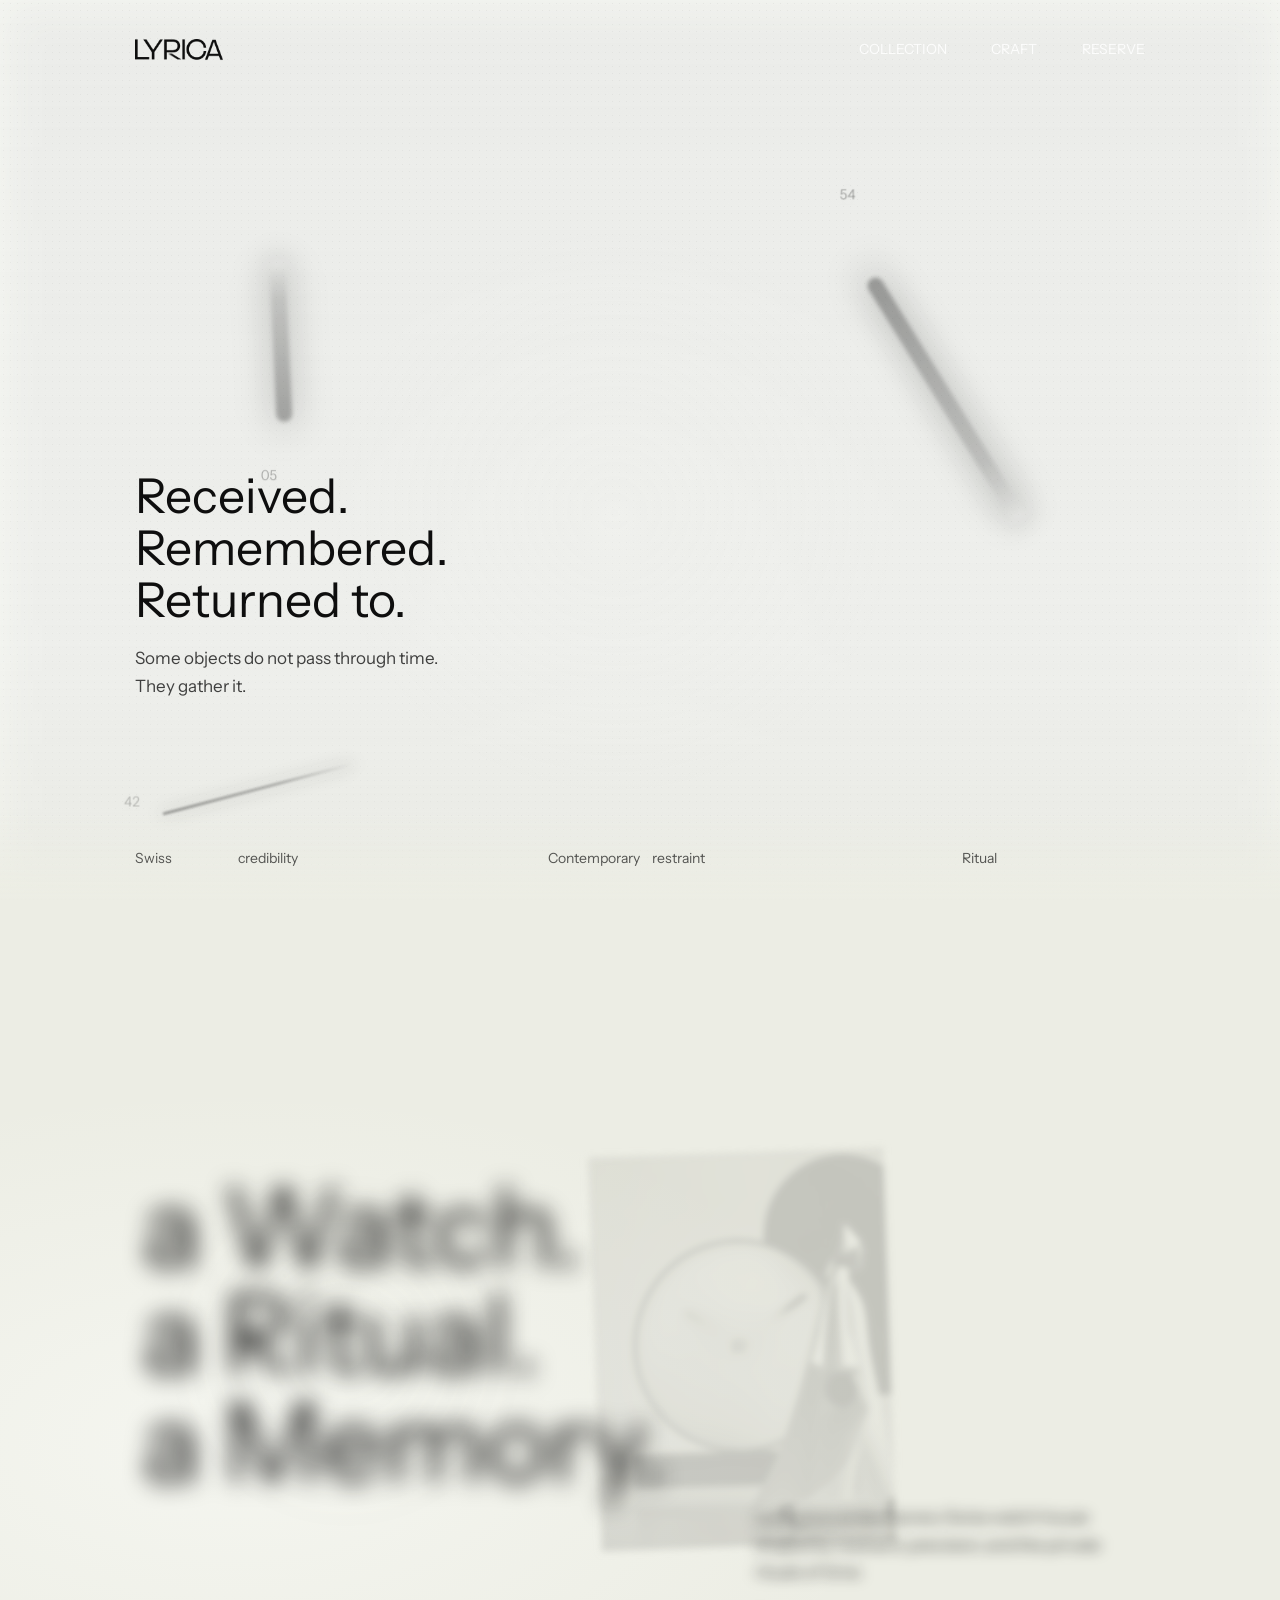
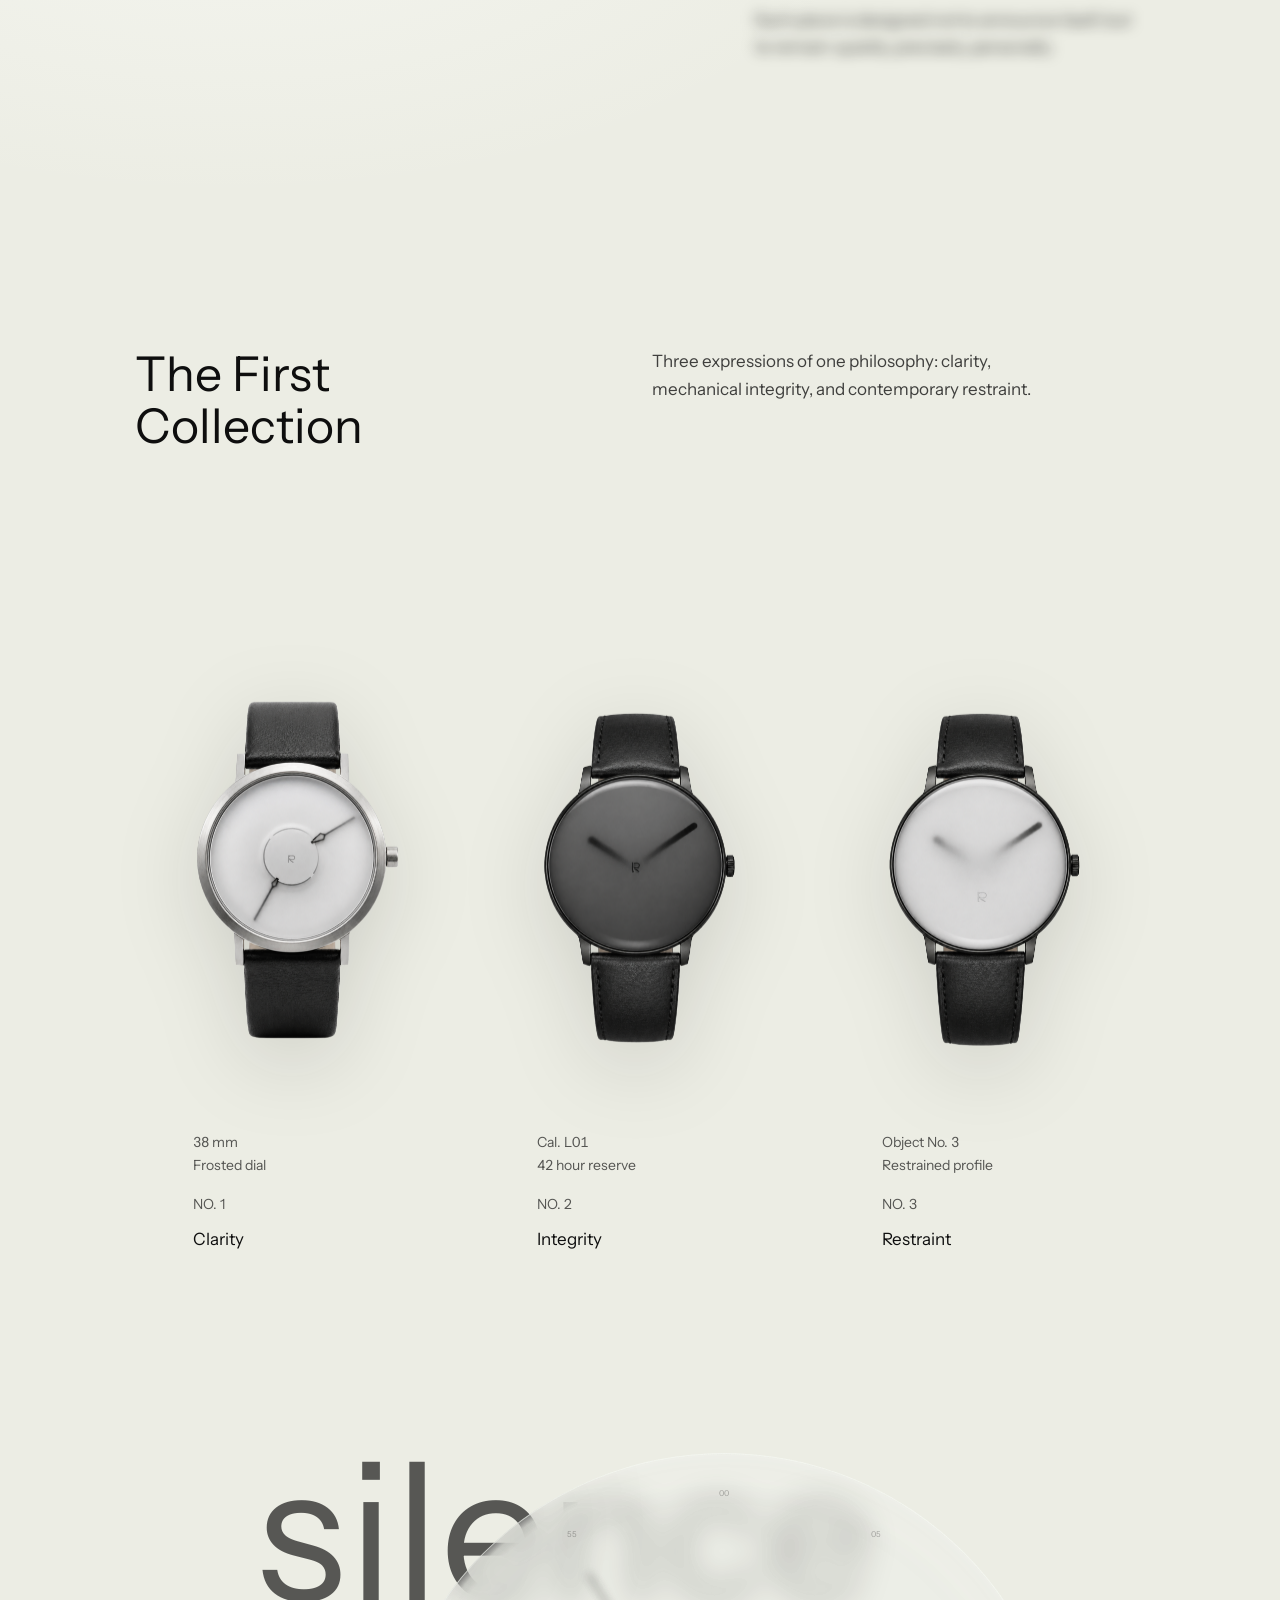
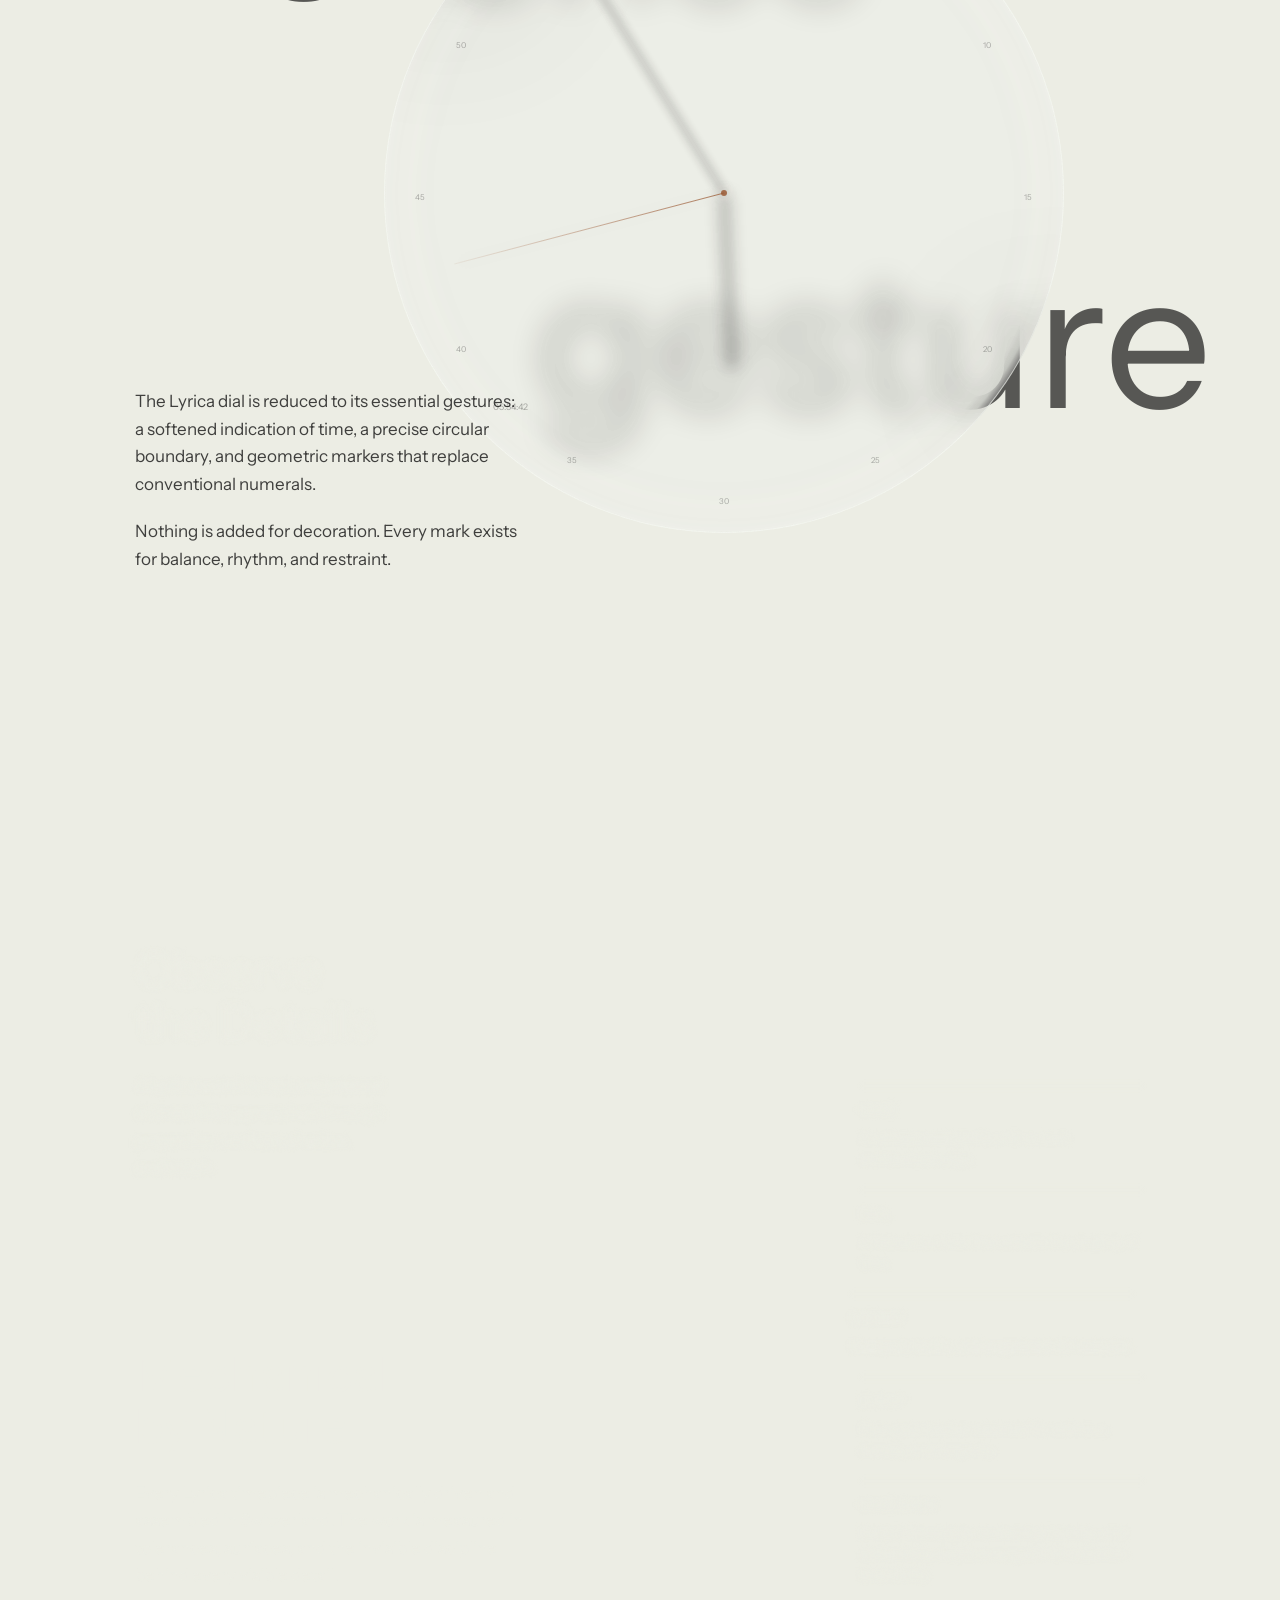
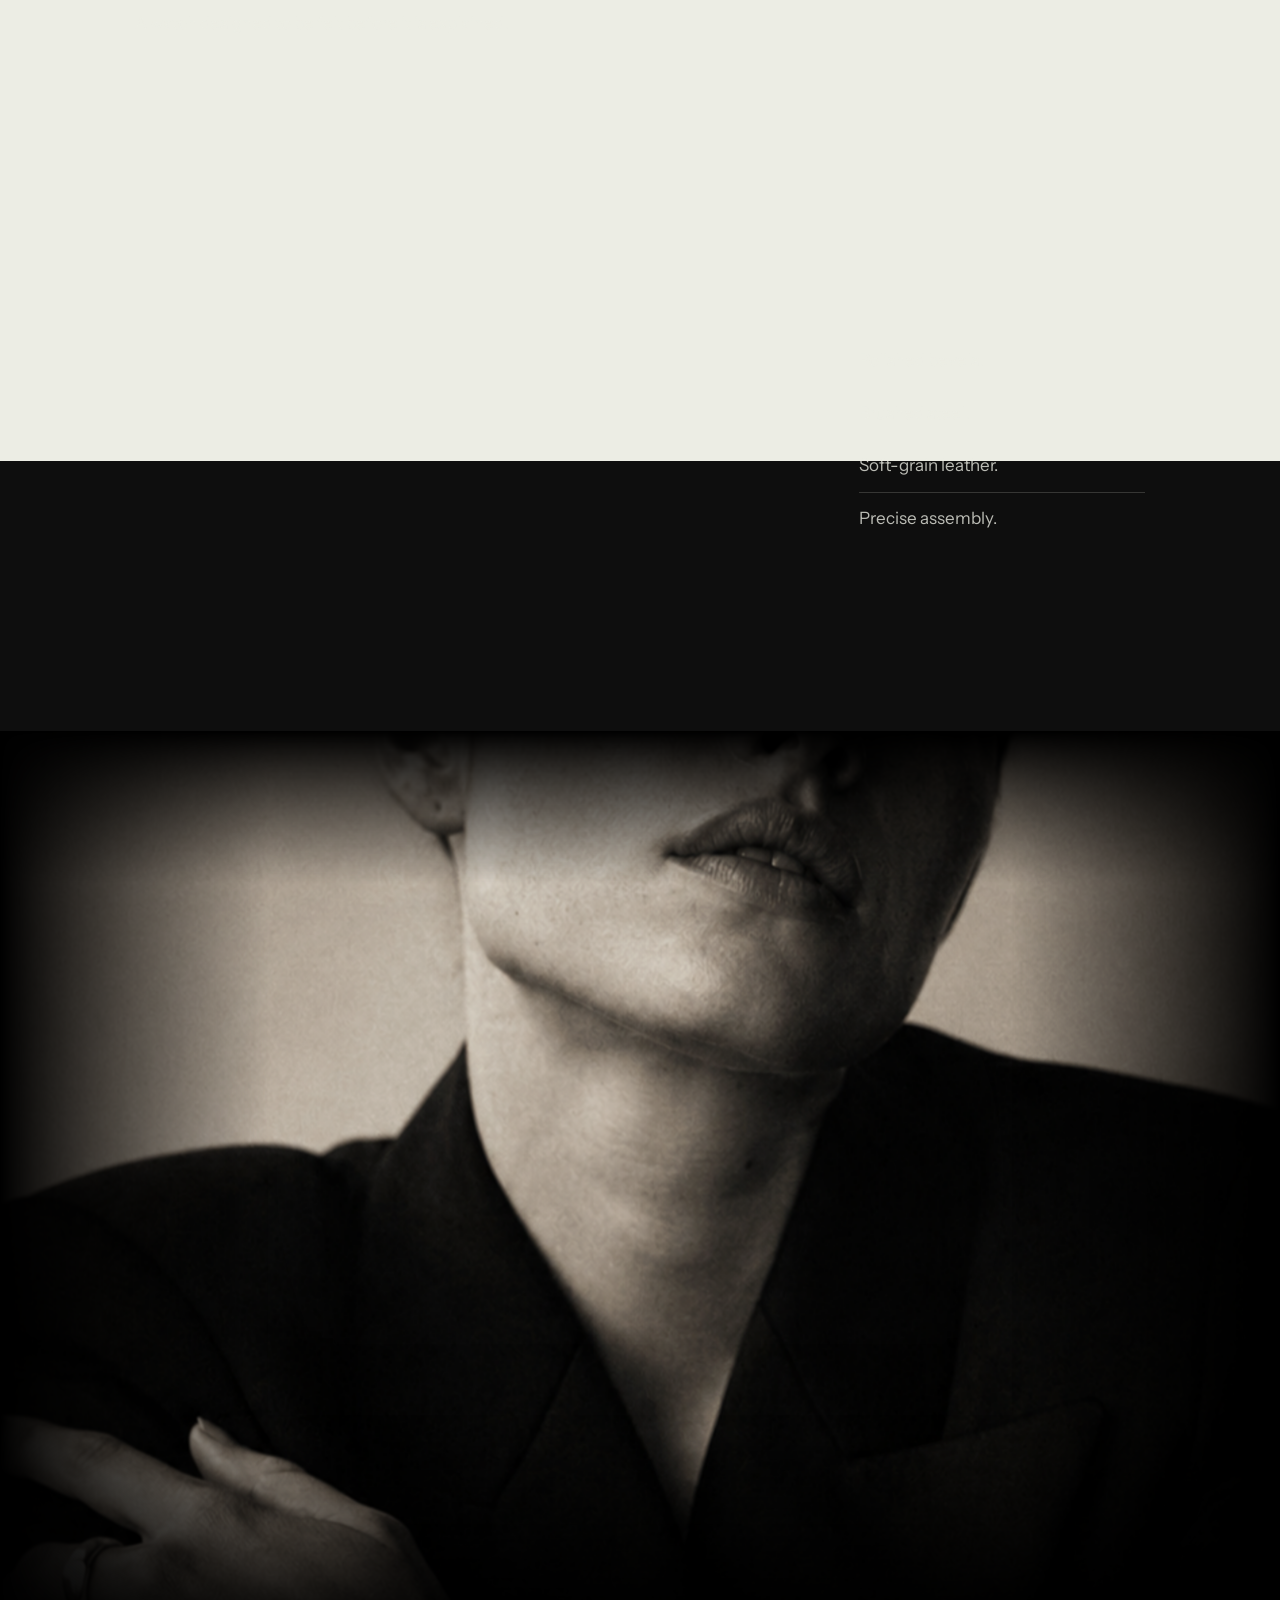
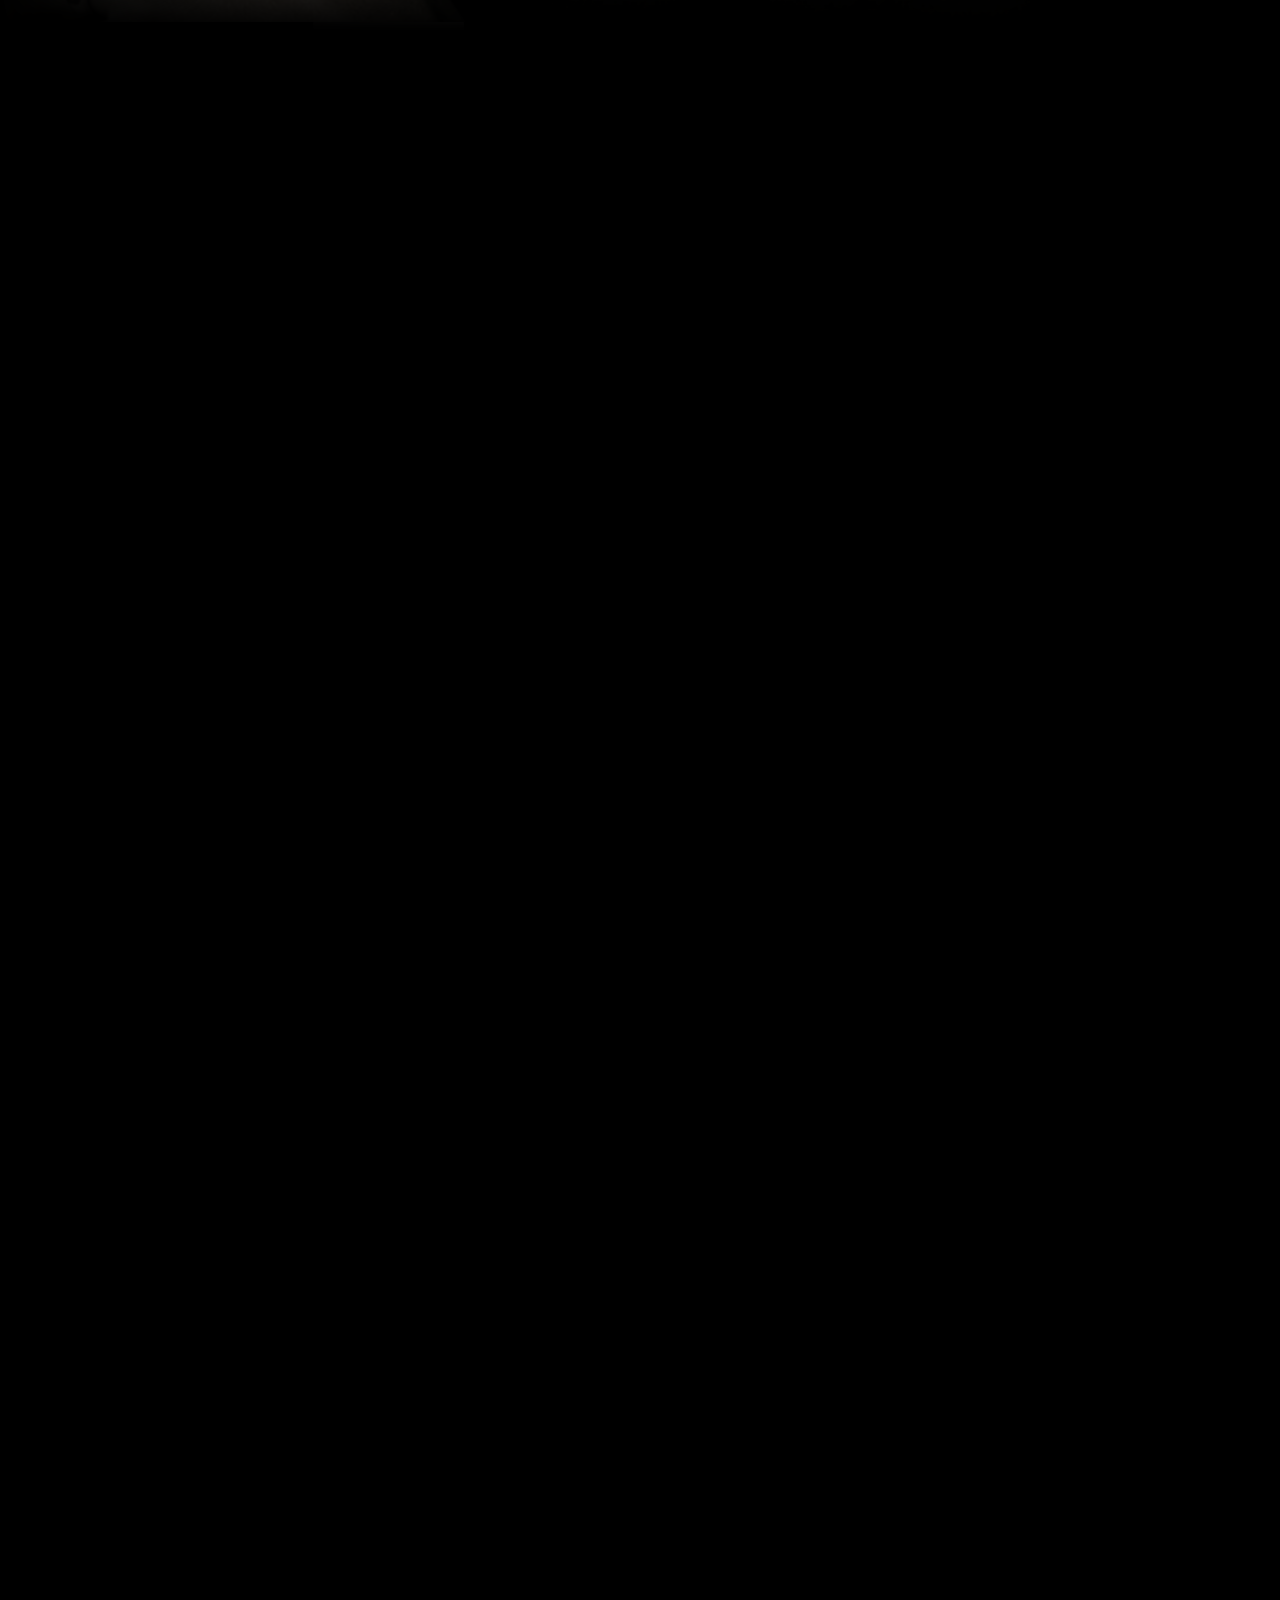
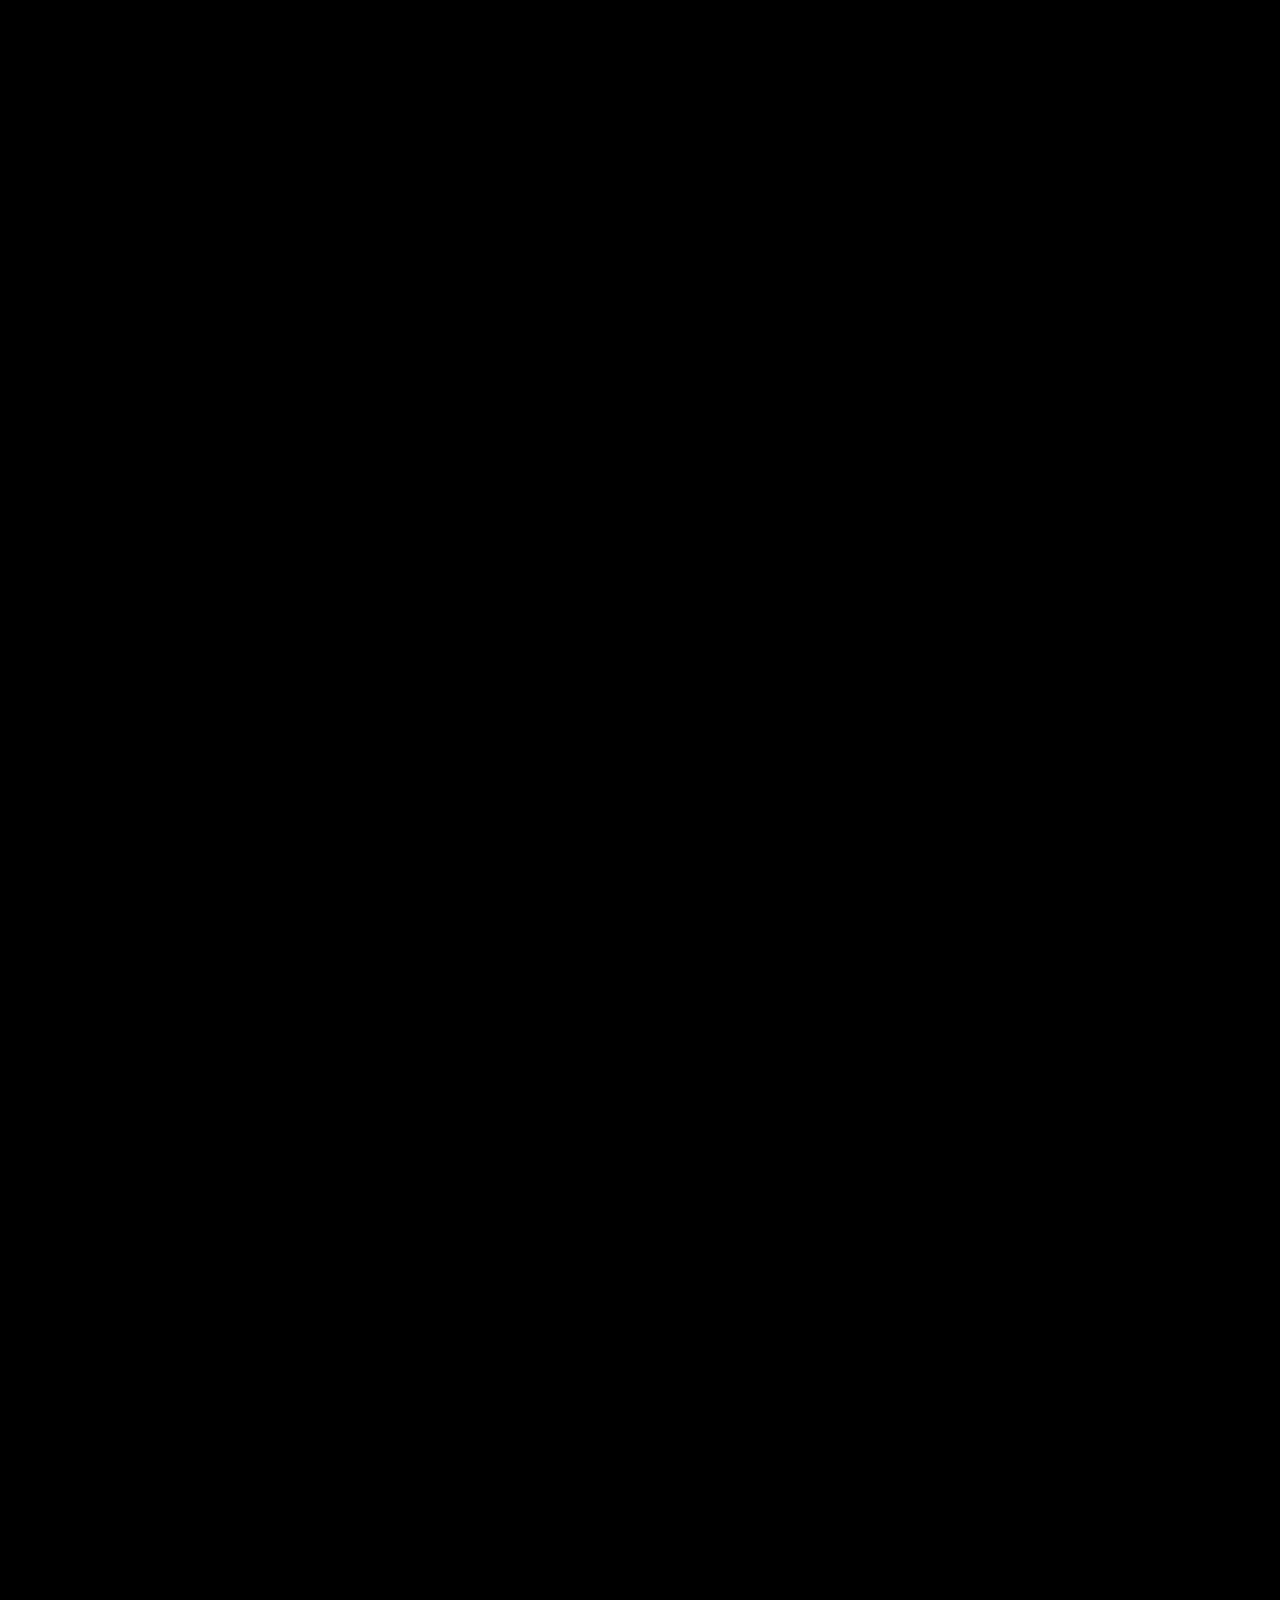
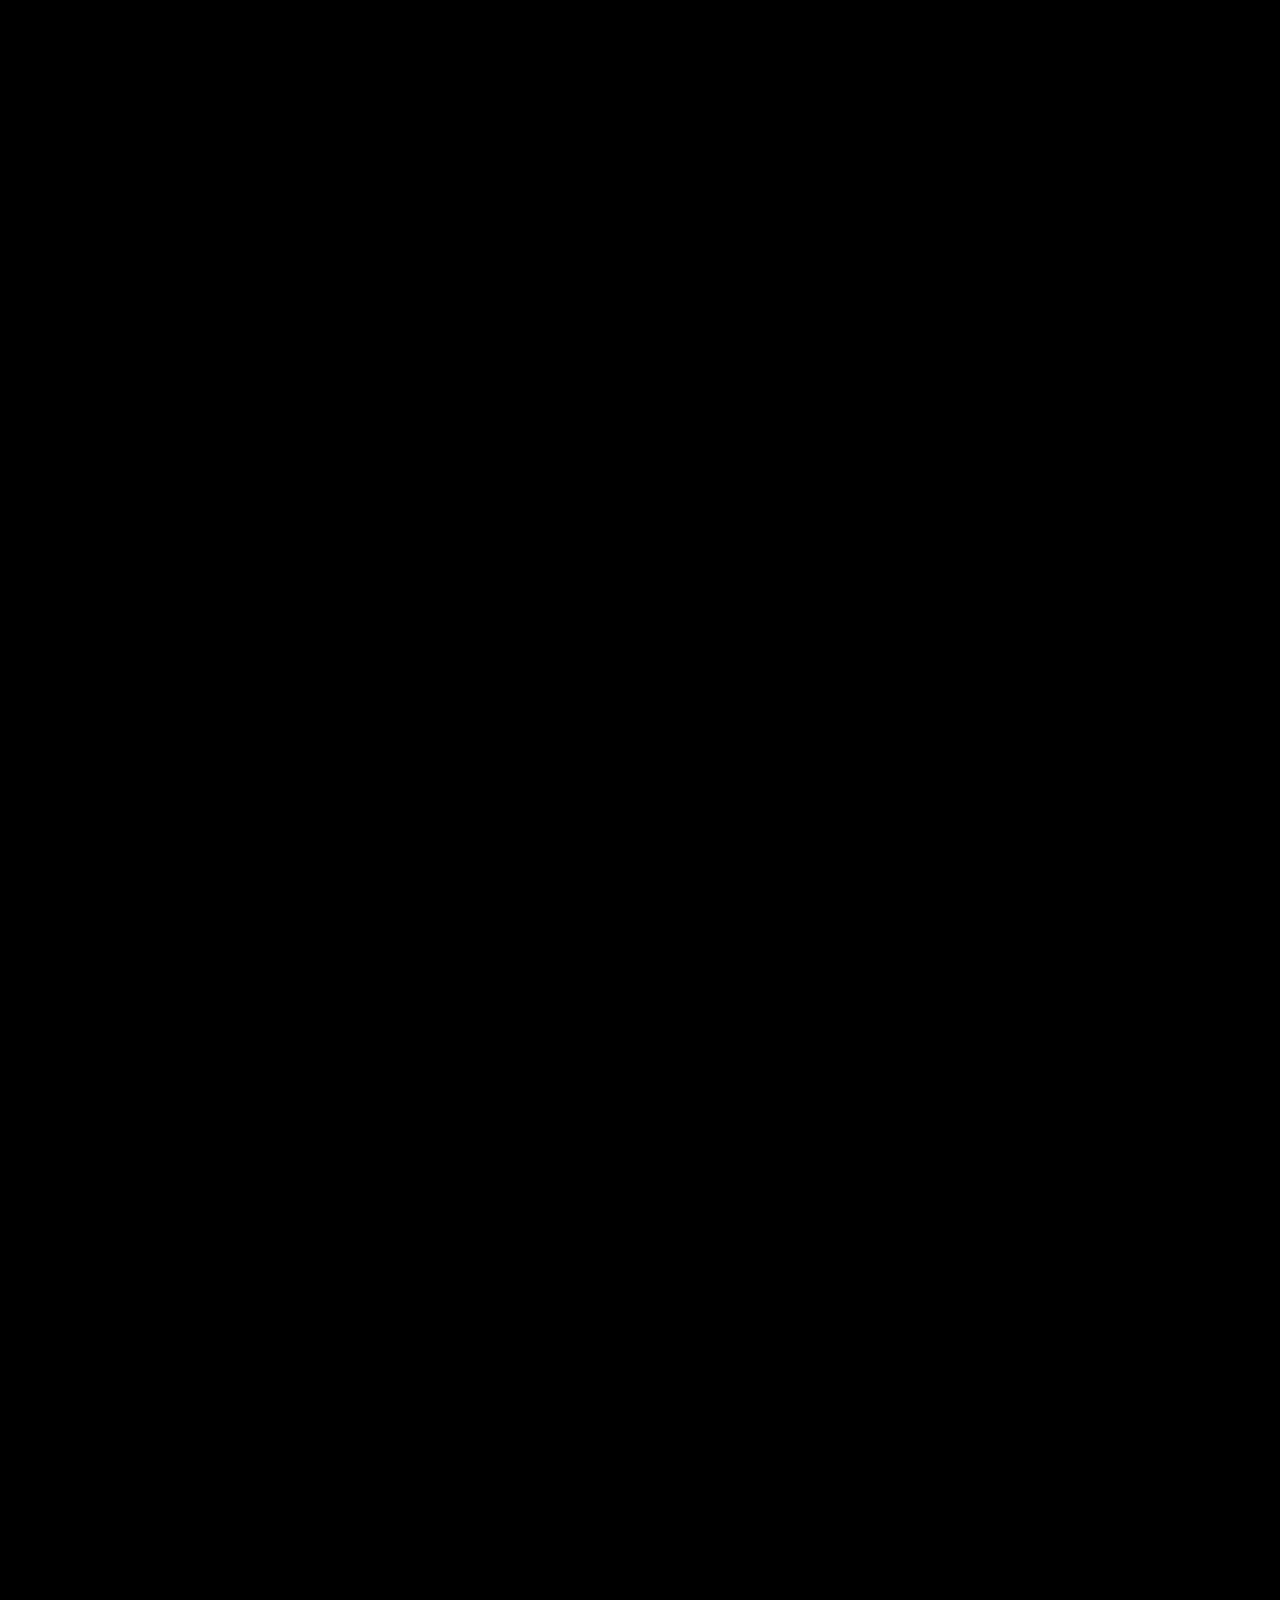
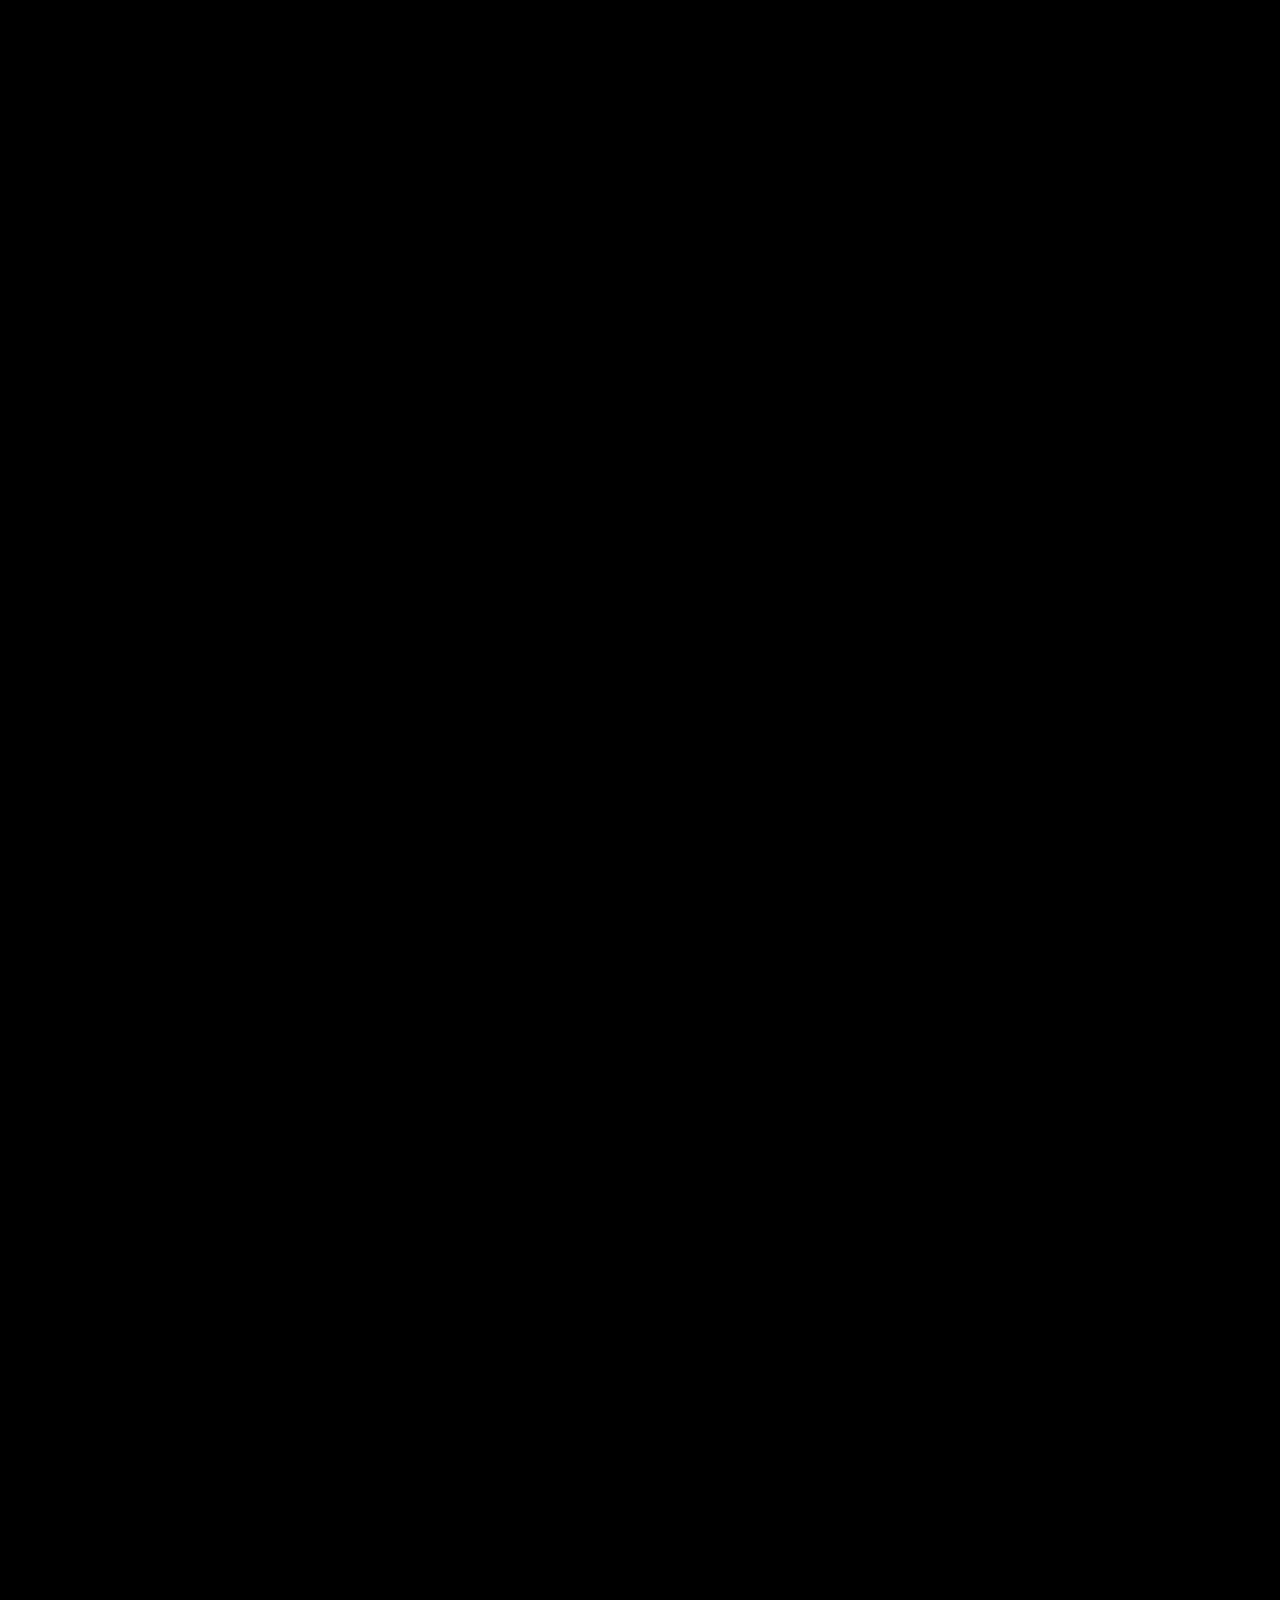
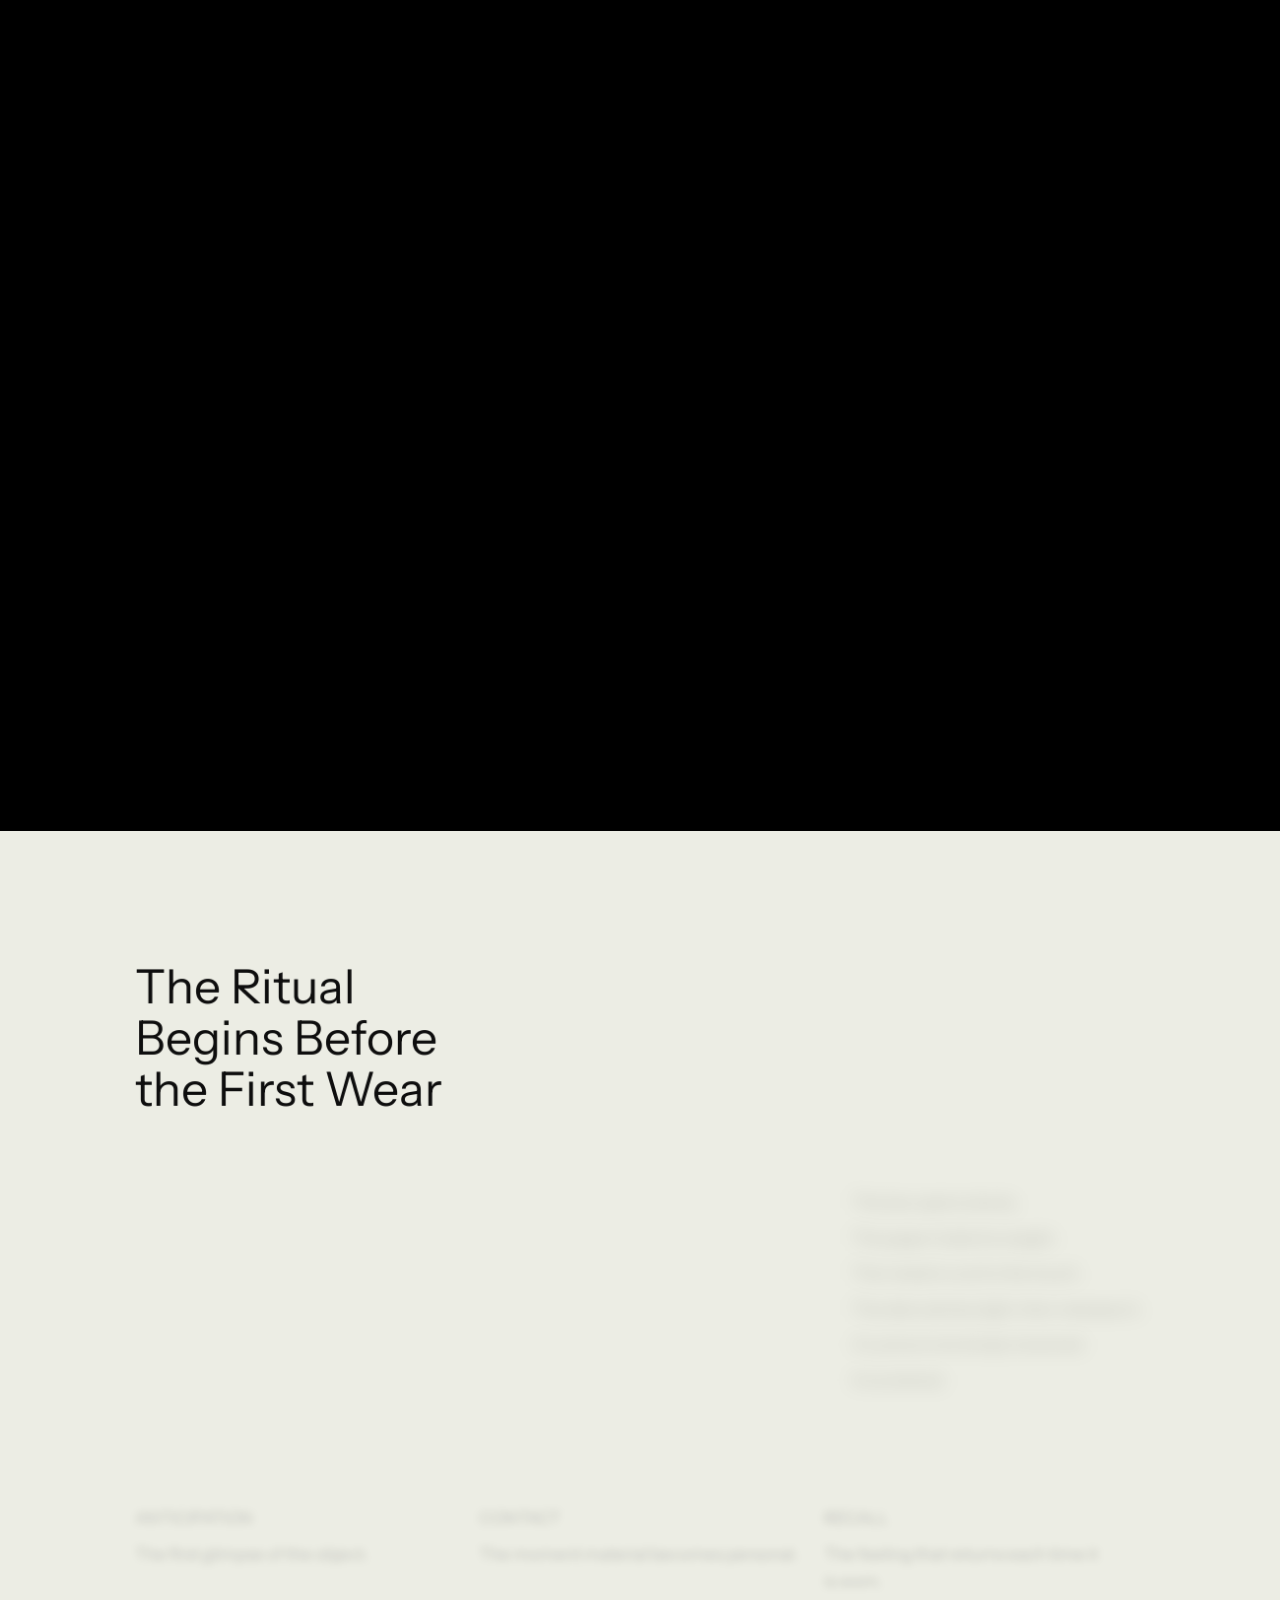
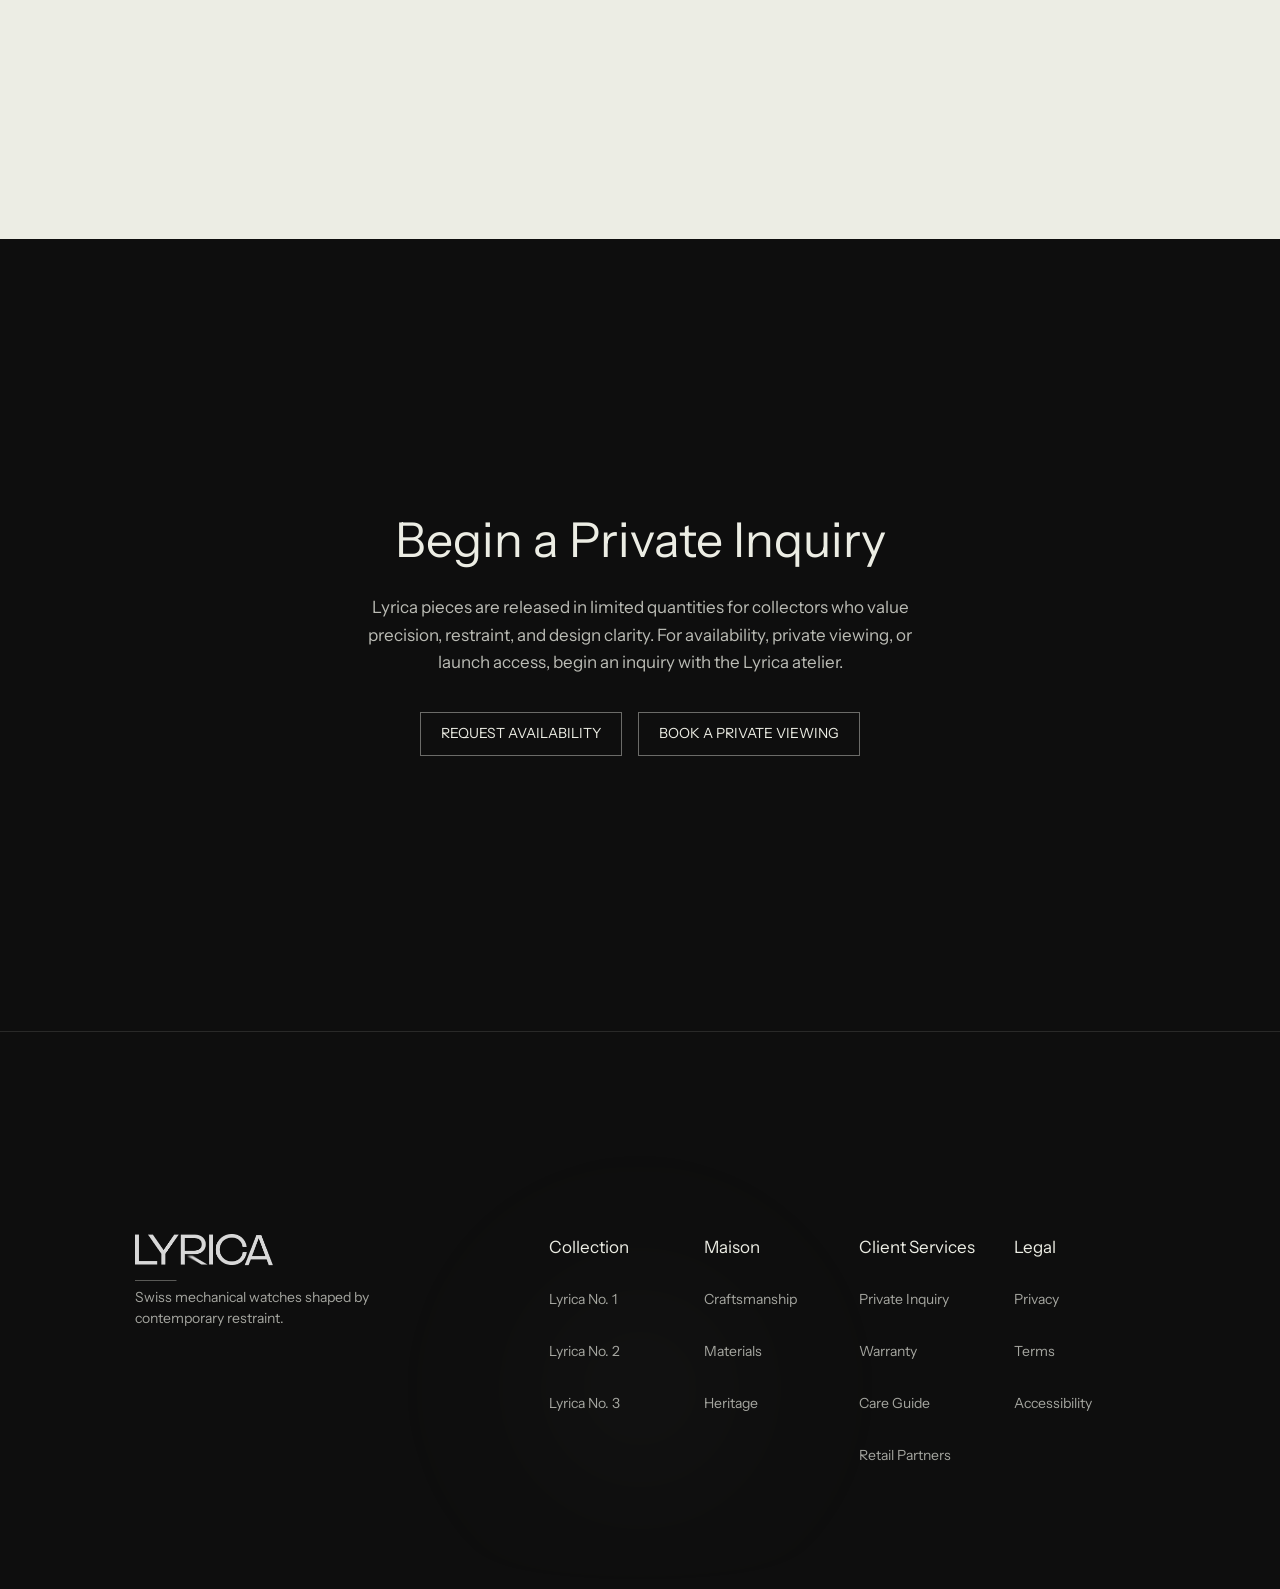
==== commit c8c7161c: "Restore WE visibility: tie CM enter to WE.bottom, transparent CM bg The previous fix gated CM enter " ====
--- a/landing-prototype/index.html
+++ b/landing-prototype/index.html
@@ -410,6 +410,6 @@
       </footer>
     </main>
 
-    <script src="./script.js"></script>
+    <script src="./script.js?v=2"></script>
   </body>
 </html>
--- a/landing-prototype/styles.css
+++ b/landing-prototype/styles.css
@@ -1592,23 +1592,28 @@
 
 .craftsmanship {
   --craft-media-y: 0px;
-  --craft-media-scale: 1;
+  --craft-media-scale: 1.18;
   --craft-media-blur: 0px;
   --craft-content-opacity: 1;
   --craft-content-y: 0px;
   --craft-content-blur: 0px;
-  --craft-enter-opacity: 0.2;
-  --craft-enter-y: 4vh;
-  --craft-enter-scale: 1.05;
-  --craft-enter-blur: 6px;
-  height: 150svh;
+  --craft-enter-opacity: 0;
+  --craft-enter-y: 0;
+  --craft-enter-scale: 1.04;
+  --craft-enter-blur: 4px;
+  height: 130svh;
   min-height: 0;
-  margin-top: -55svh;
+  margin-top: -100svh;
   position: relative;
-  z-index: 5;
+  z-index: 30;
   display: block;
   padding: 0;
   overflow: visible;
+  background: transparent;
+}
+
+.craftsmanship.is-craft-fixed,
+.craftsmanship.is-craft-after {
   background: var(--lyrica-ink);
 }
 
@@ -1658,11 +1663,11 @@
 
 .craft-viewport {
   position: absolute;
-  inset: 0;
+  inset: calc(var(--space-13) * -1) calc(var(--grid-margin) * -1);
   z-index: 0;
   opacity: var(--craft-enter-opacity);
   transform:
-    translate3d(0, calc(var(--craft-media-y) + var(--craft-enter-y)), 0)
+    translate3d(0, var(--craft-media-y), 0)
     scale(calc(var(--craft-media-scale) * var(--craft-enter-scale)));
   filter: blur(calc(var(--craft-media-blur) + var(--craft-enter-blur)));
   pointer-events: none;
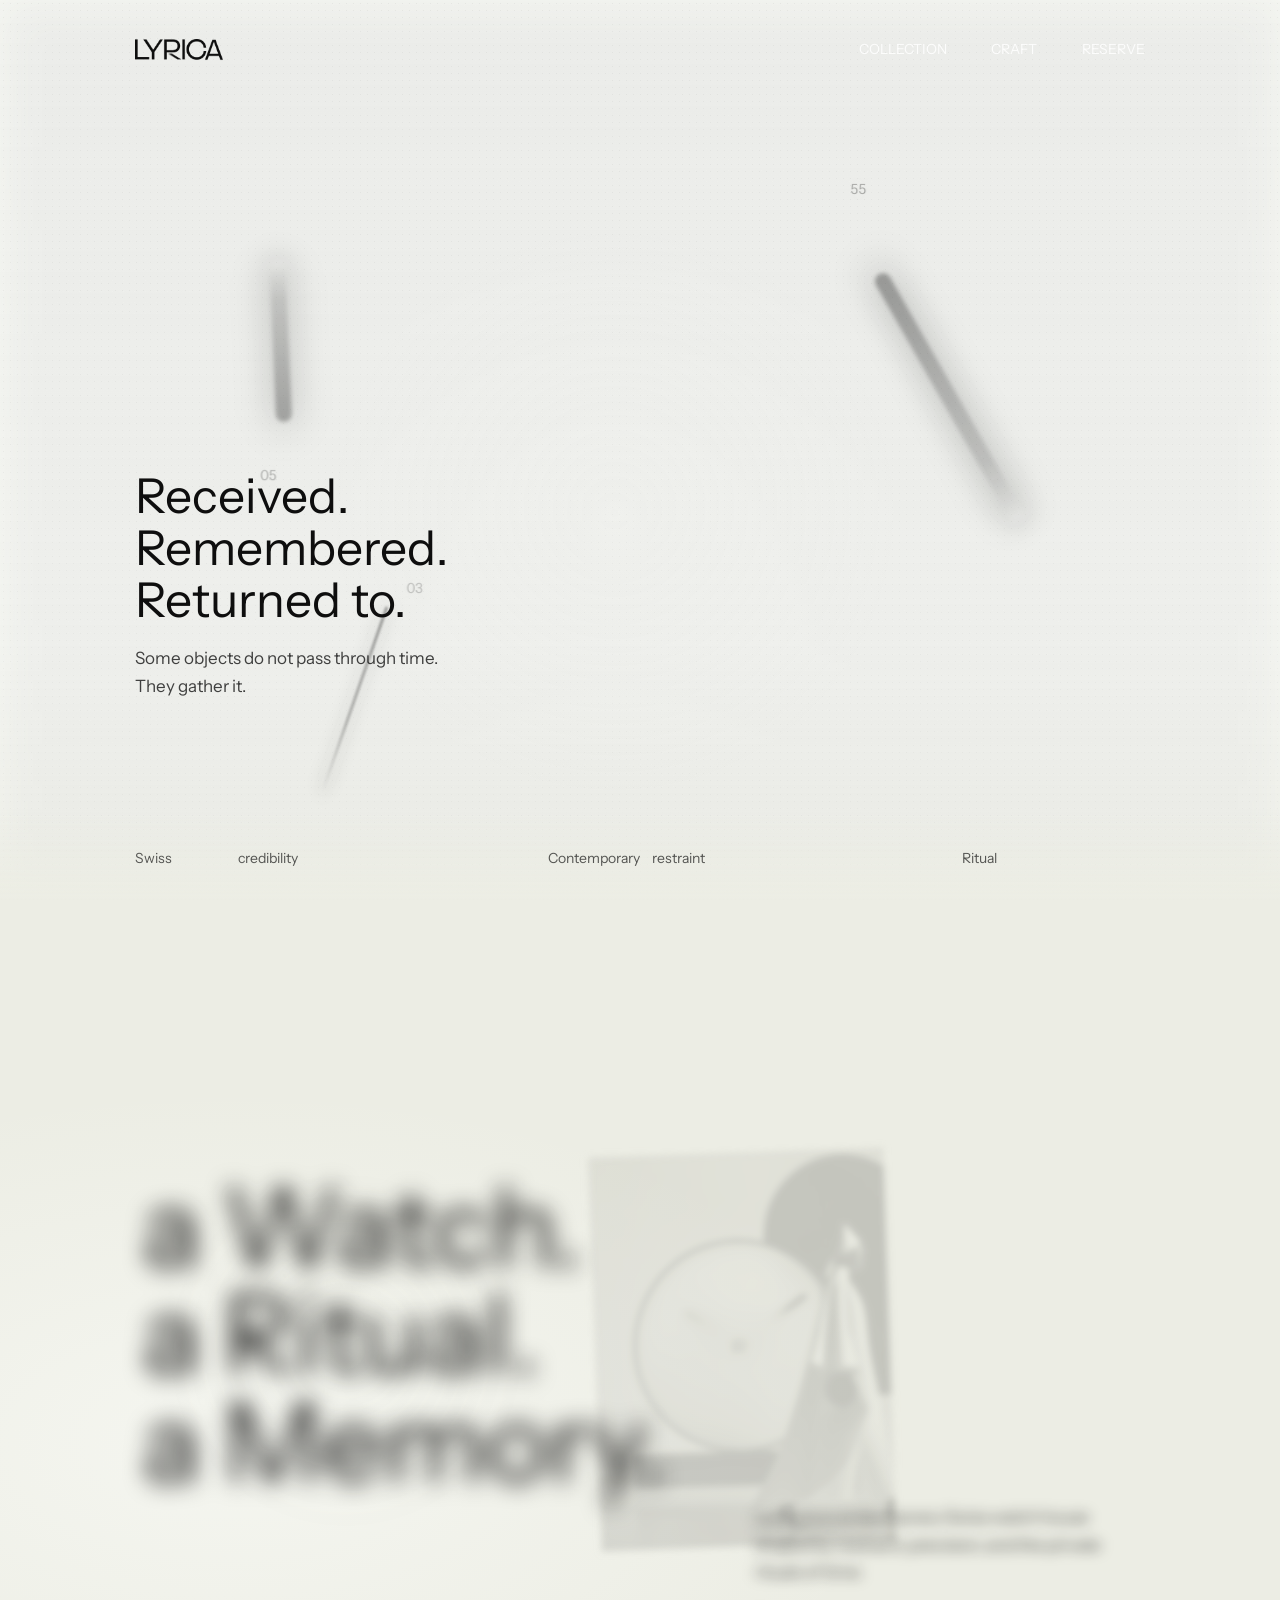
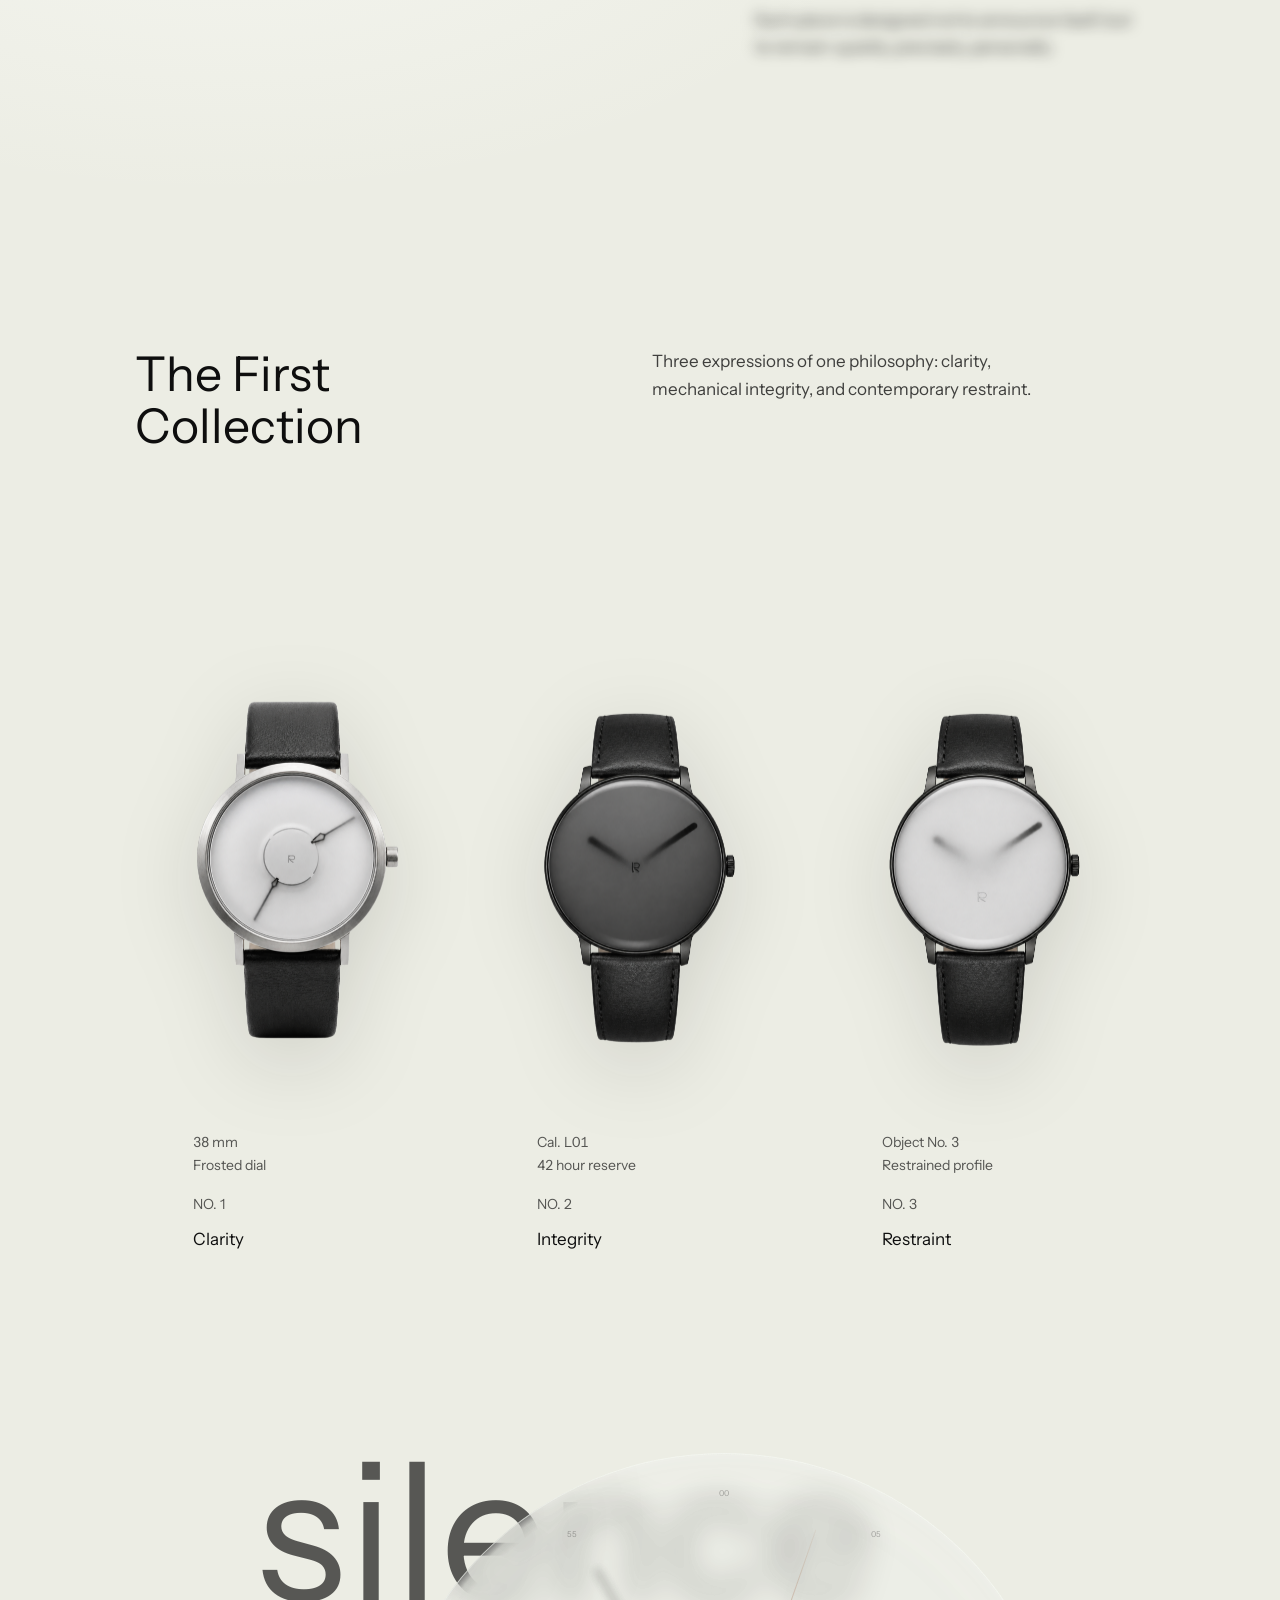
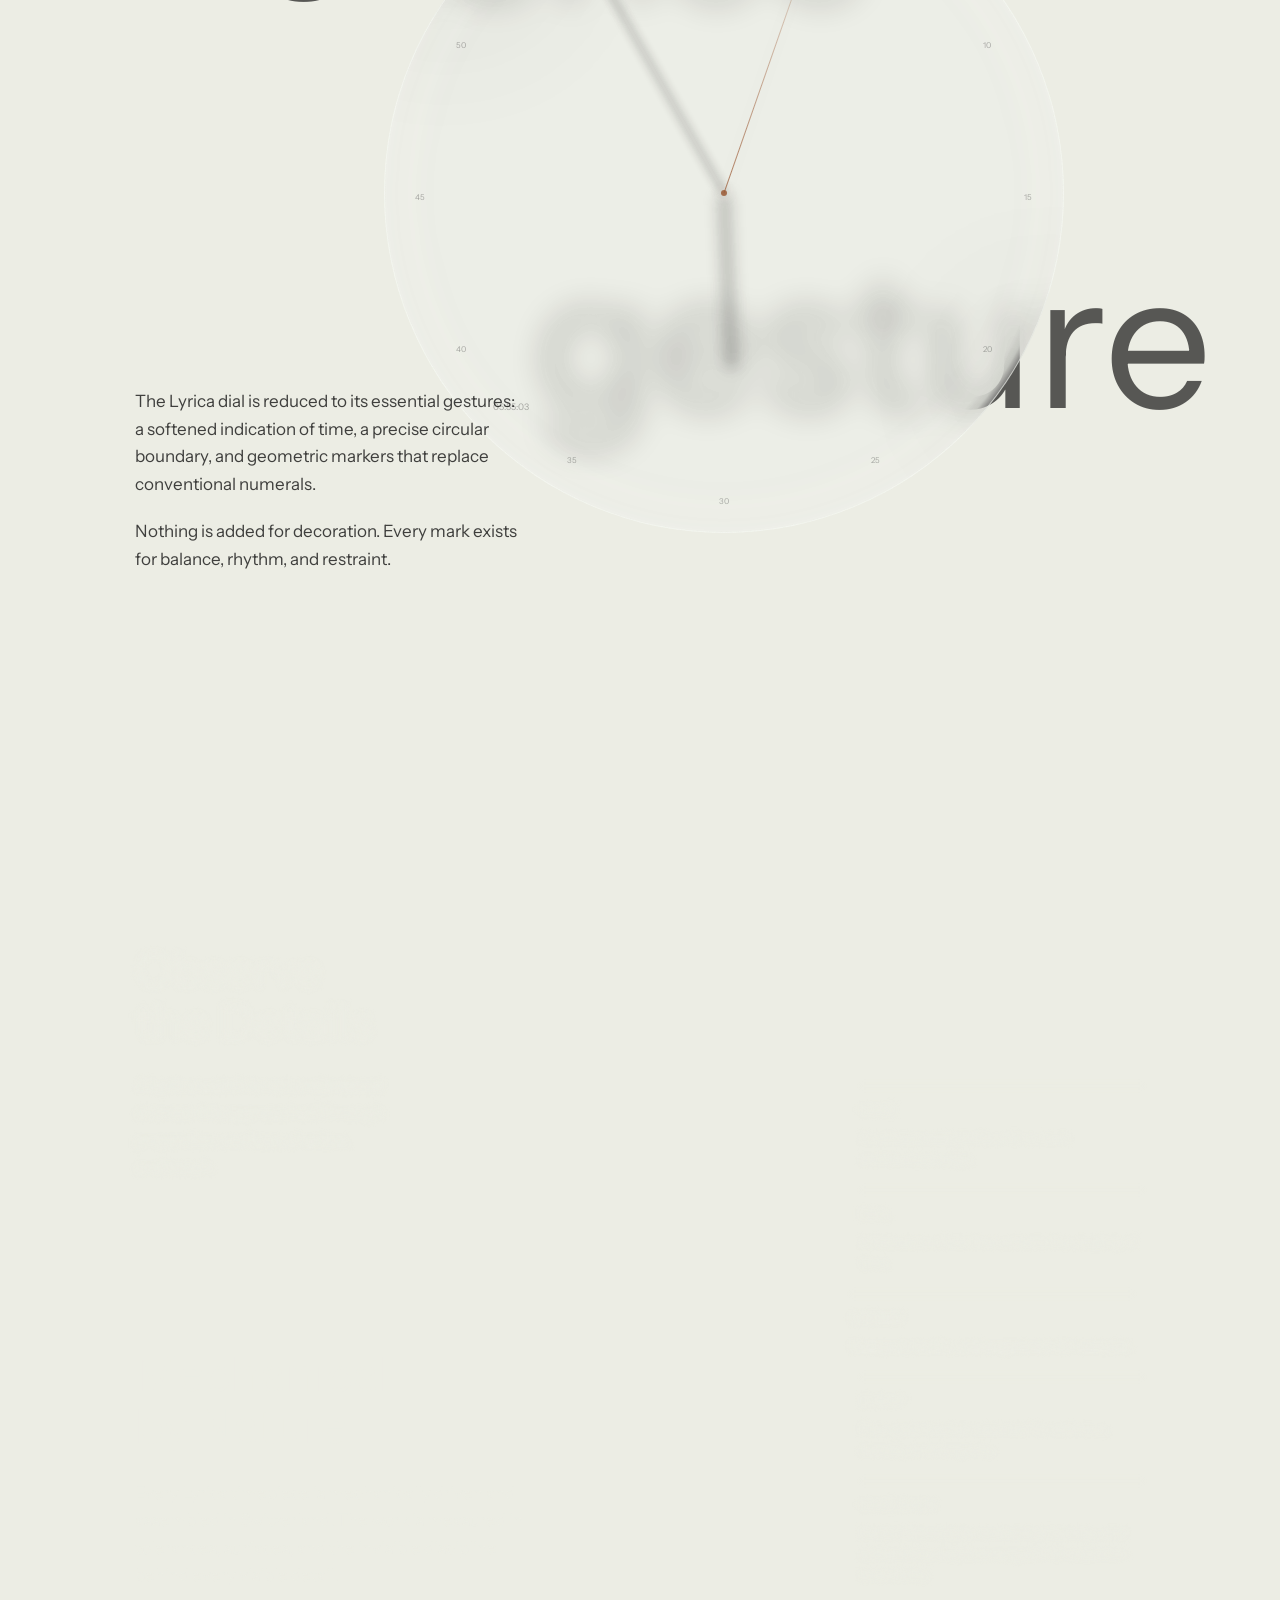
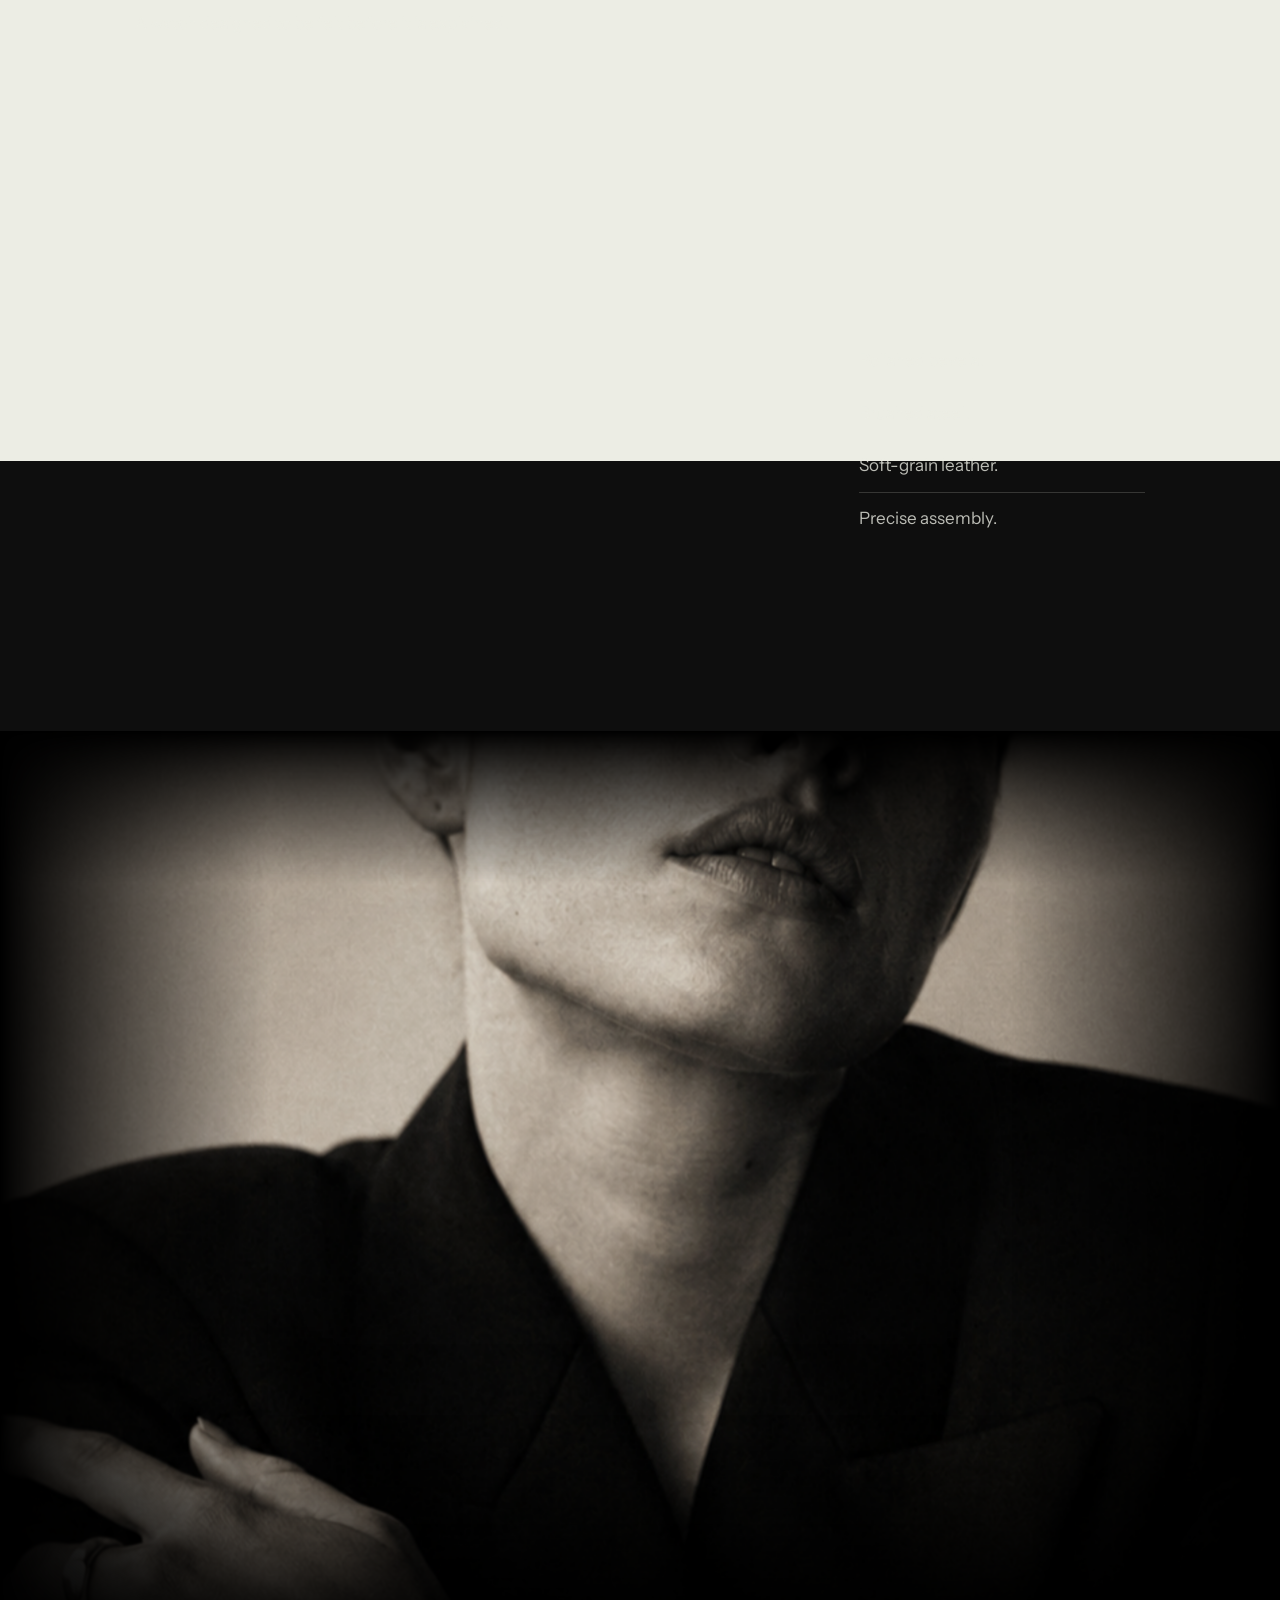
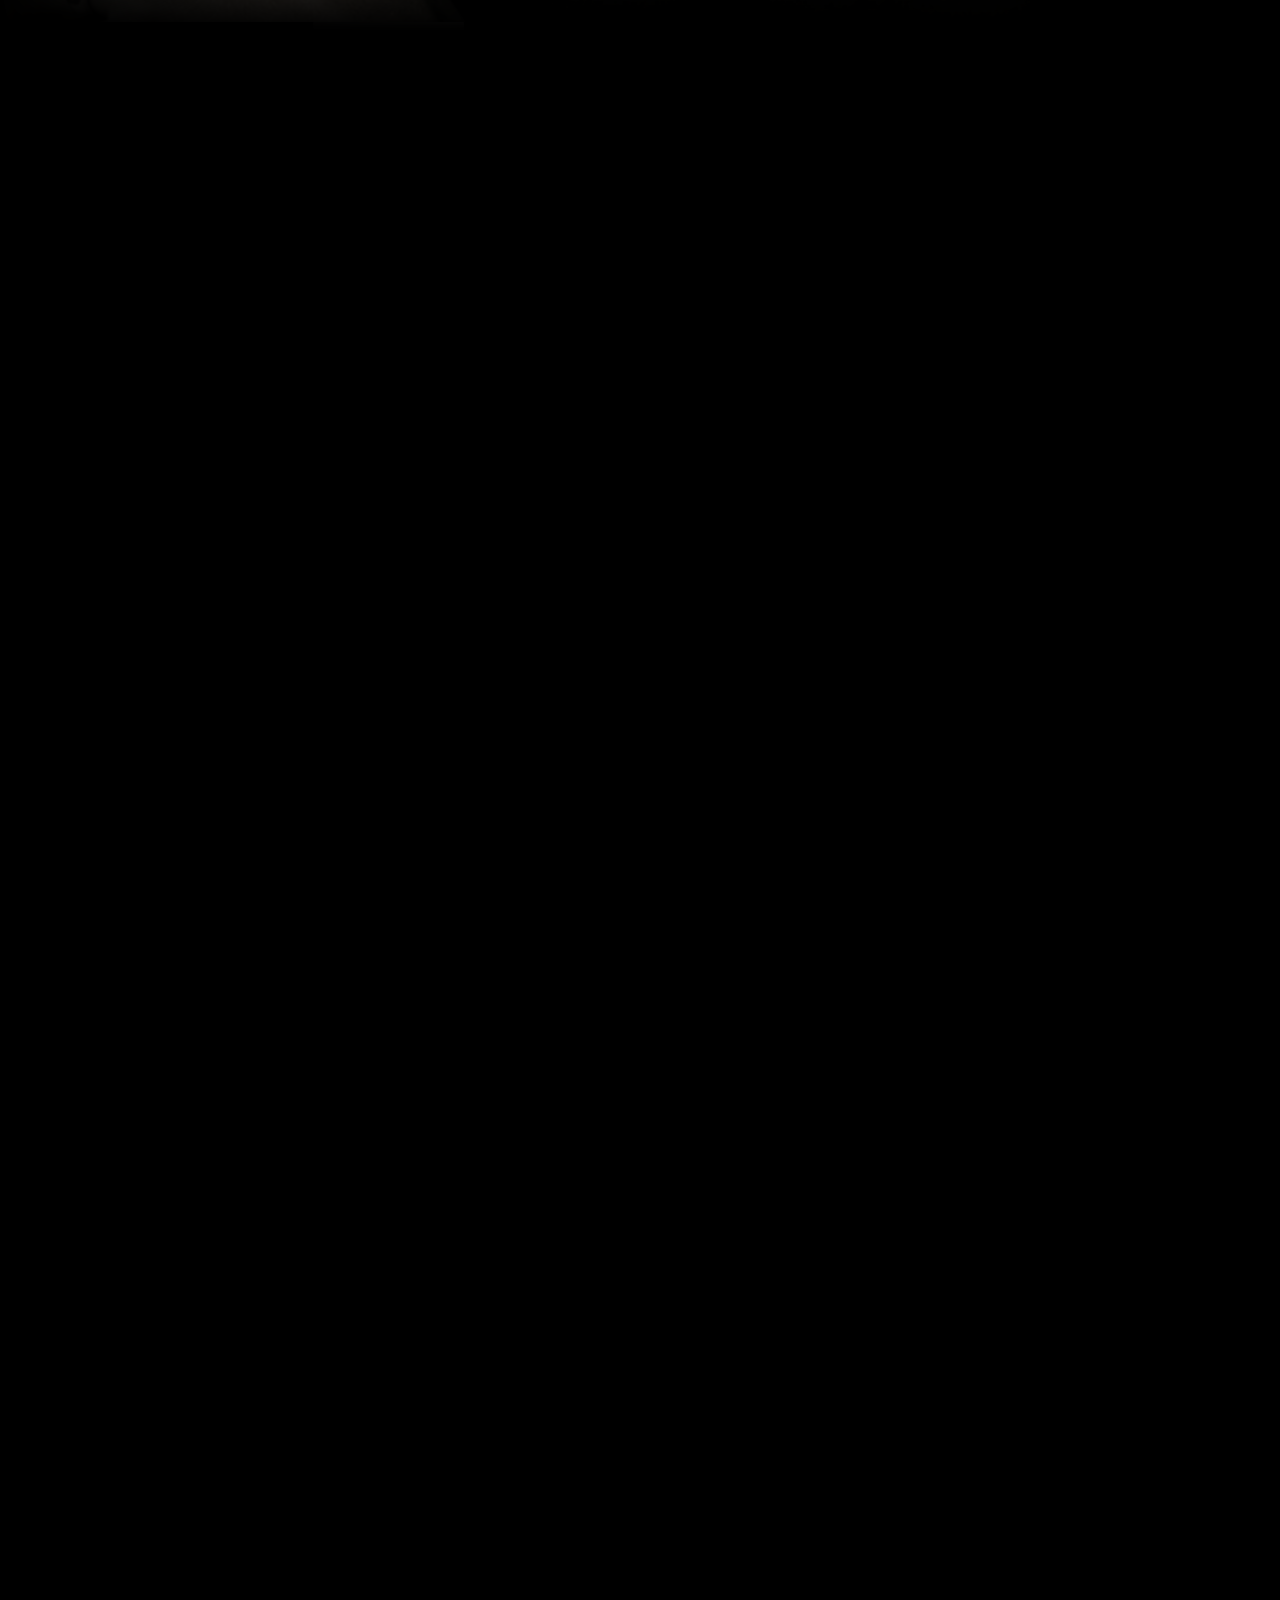
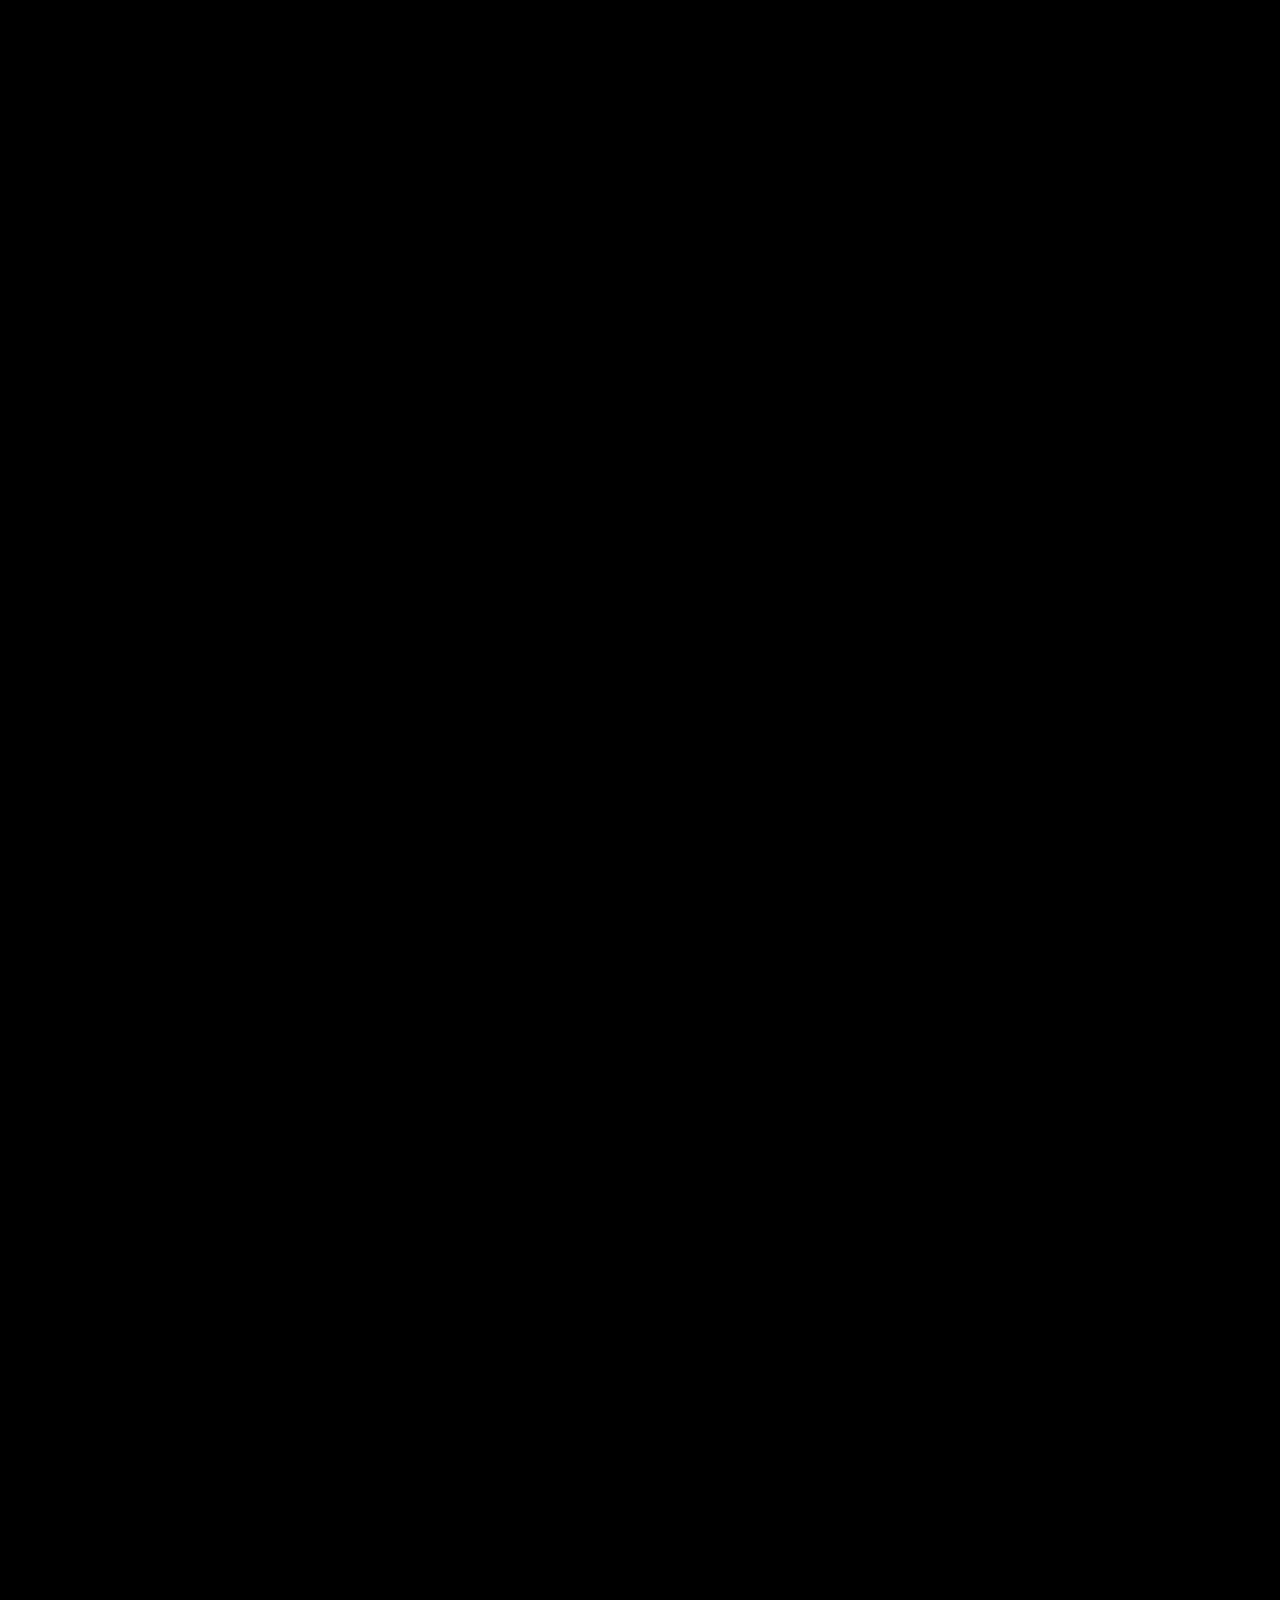
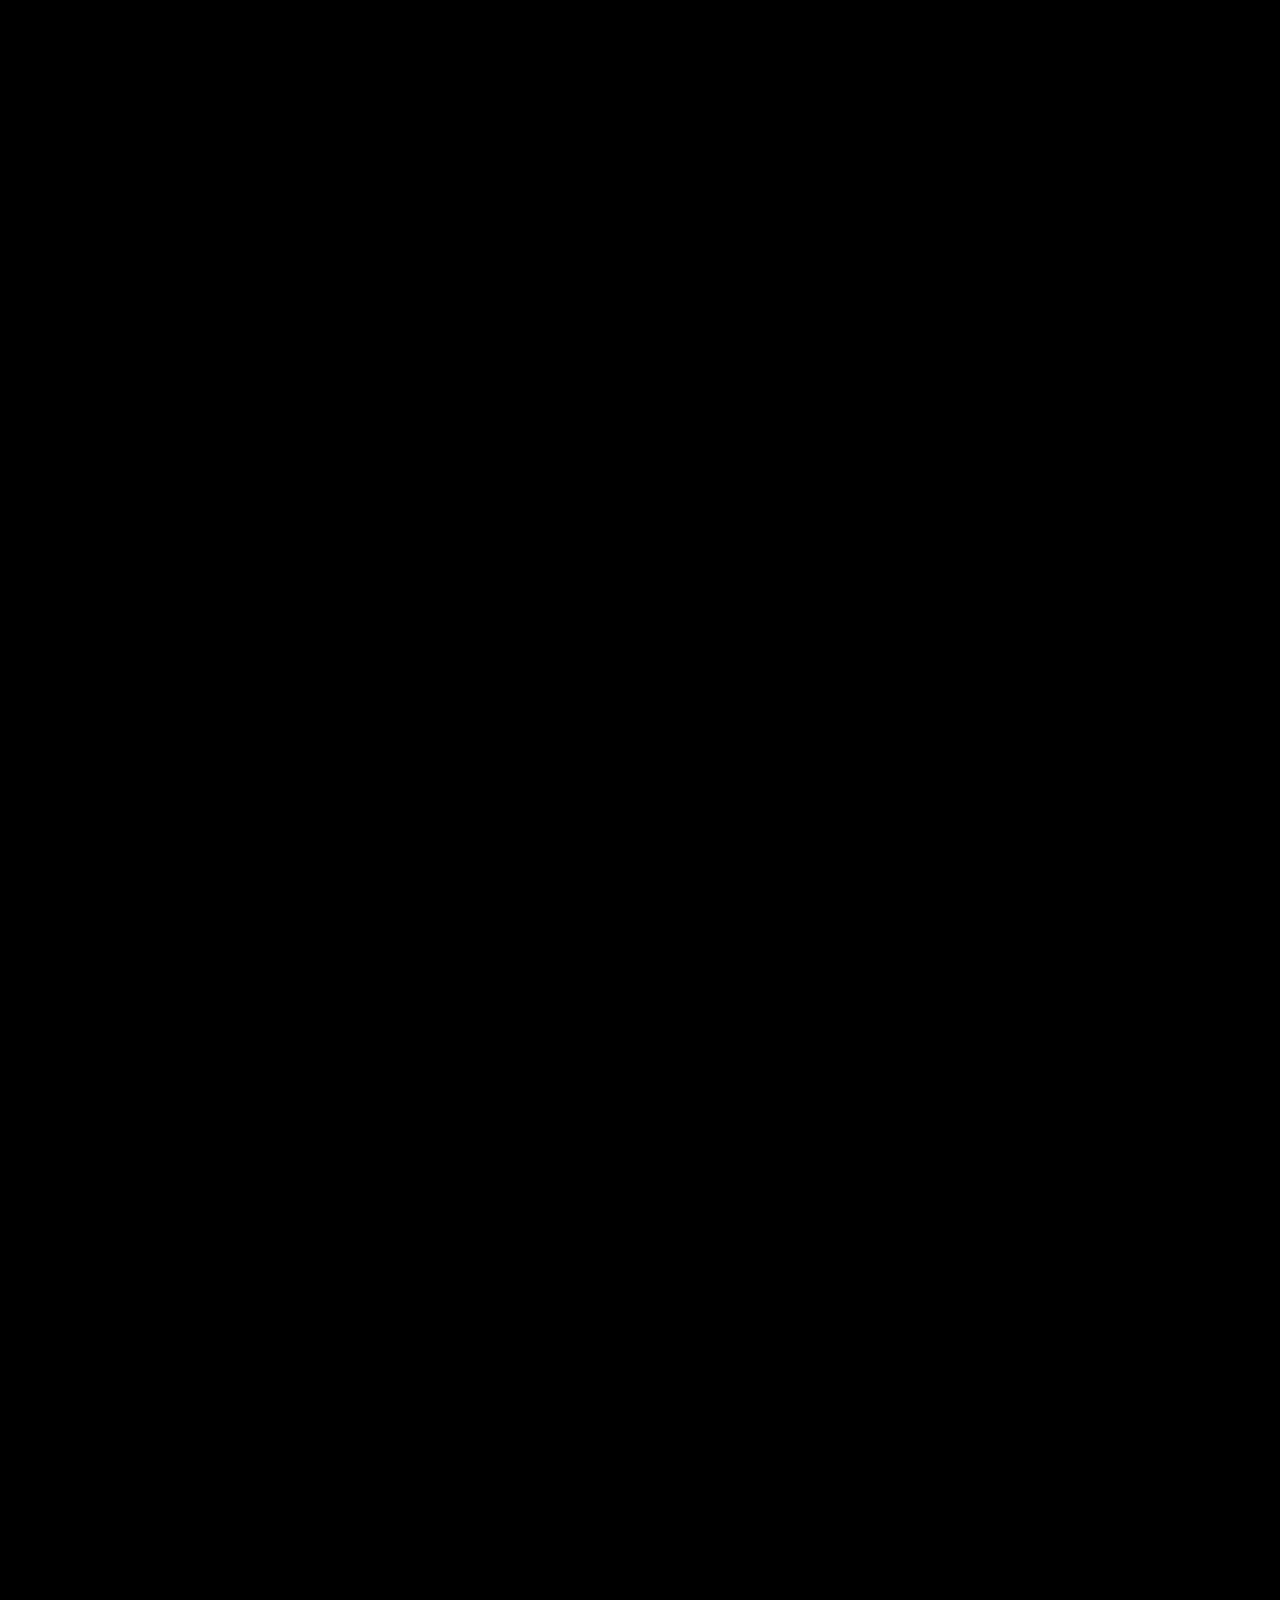
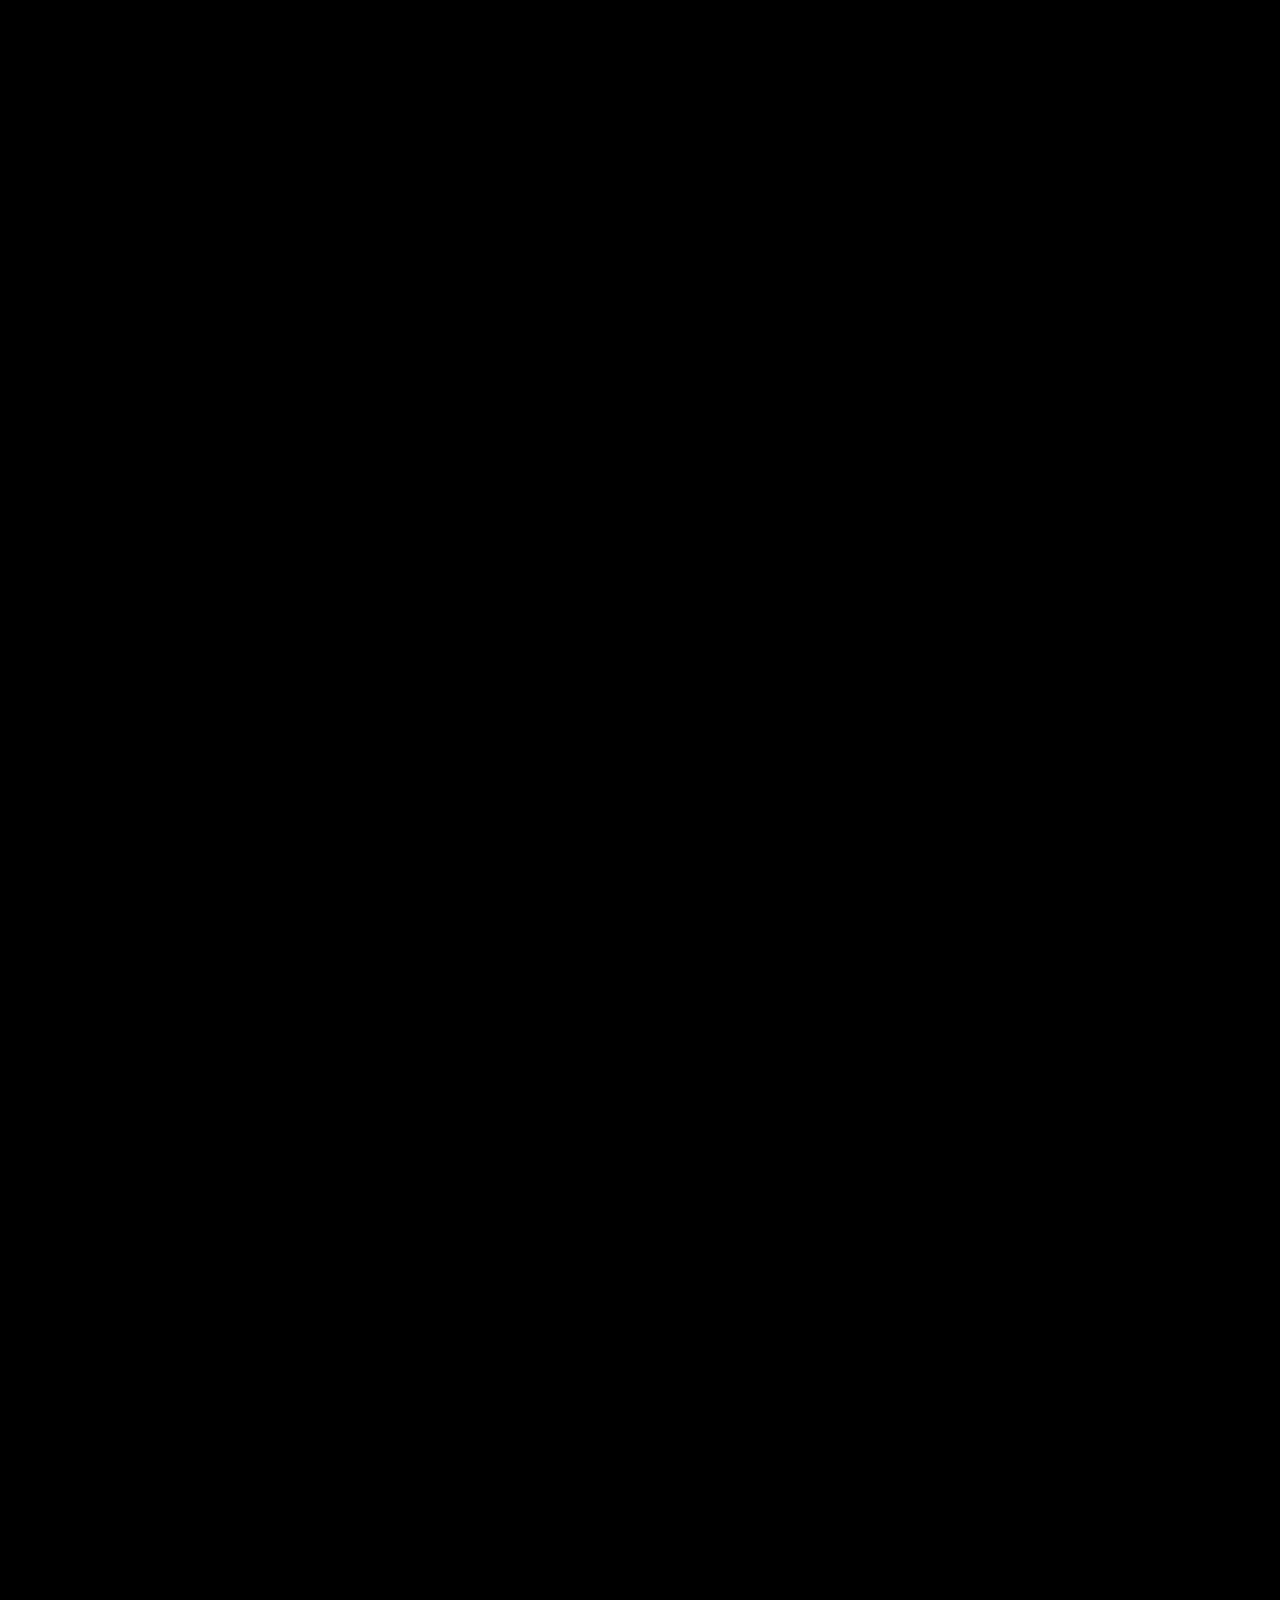
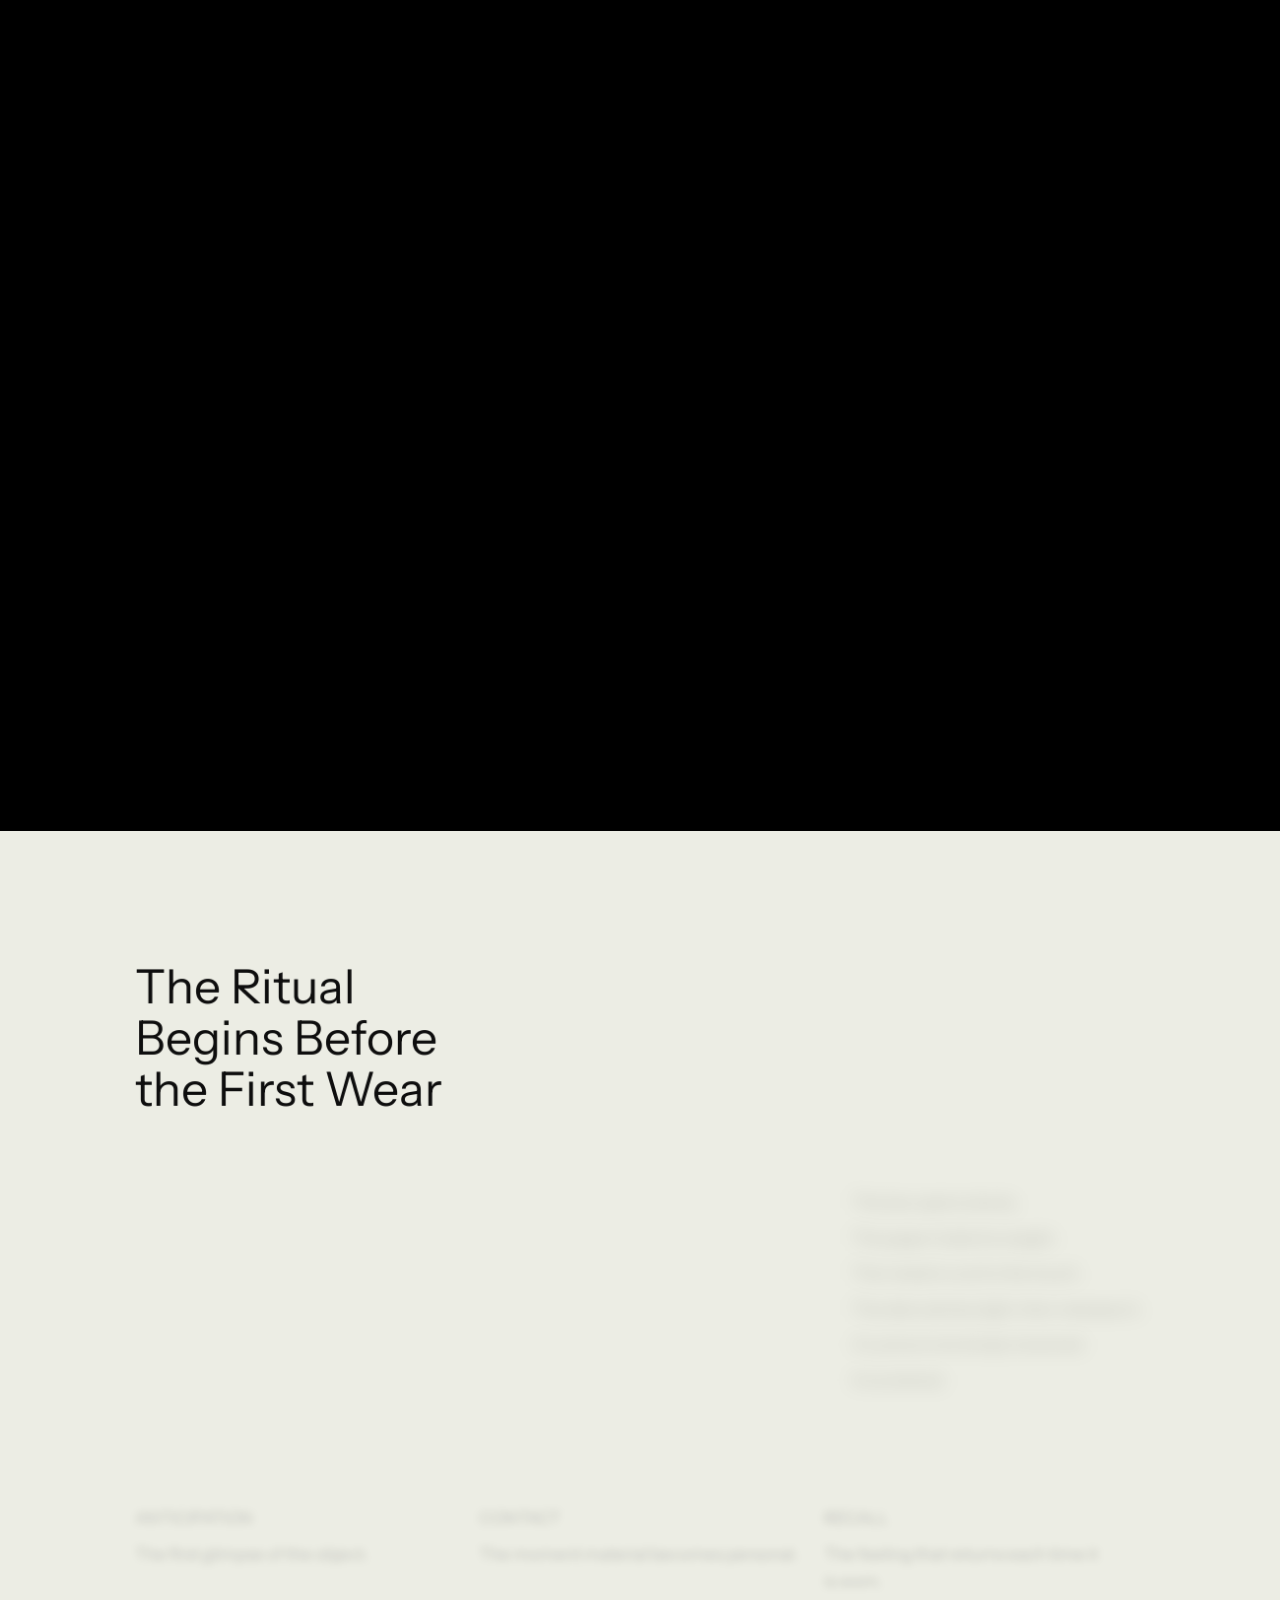
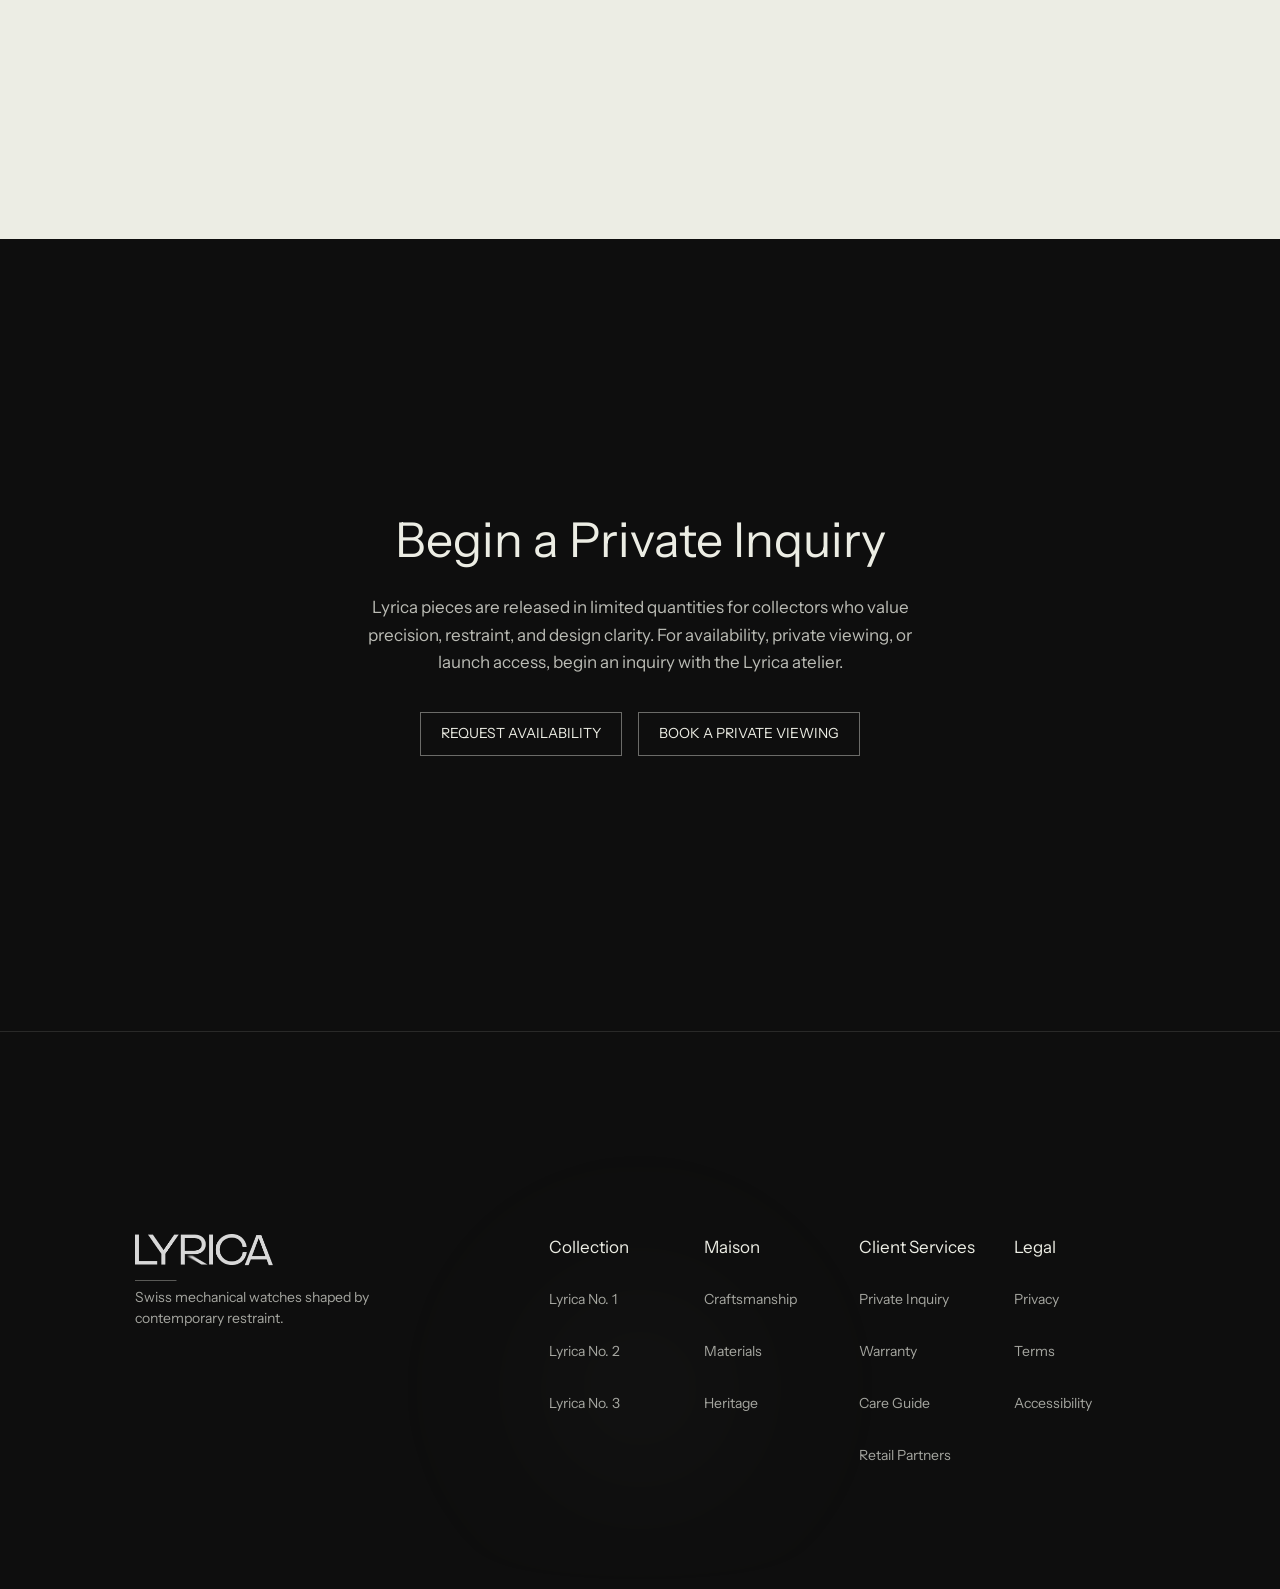
==== commit 6d83e7de: "Crossfade CM background opacity with enter — no abrupt cut The previous fix kept CM section backgrou" ====
--- a/landing-prototype/index.html
+++ b/landing-prototype/index.html
@@ -410,6 +410,6 @@
       </footer>
     </main>
 
-    <script src="./script.js?v=2"></script>
+    <script src="./script.js?v=3"></script>
   </body>
 </html>
--- a/landing-prototype/styles.css
+++ b/landing-prototype/styles.css
@@ -1601,6 +1601,7 @@
   --craft-enter-y: 0;
   --craft-enter-scale: 1.04;
   --craft-enter-blur: 4px;
+  --craft-bg-opacity: 0;
   height: 130svh;
   min-height: 0;
   margin-top: -100svh;
@@ -1612,9 +1613,15 @@
   background: transparent;
 }
 
-.craftsmanship.is-craft-fixed,
-.craftsmanship.is-craft-after {
+.craftsmanship::before {
+  content: "";
+  position: absolute;
+  inset: 0;
+  z-index: -1;
   background: var(--lyrica-ink);
+  opacity: var(--craft-bg-opacity);
+  pointer-events: none;
+  transition: opacity var(--motion-md) var(--ease-return);
 }
 
 .craftsmanship.is-craft-fixed {
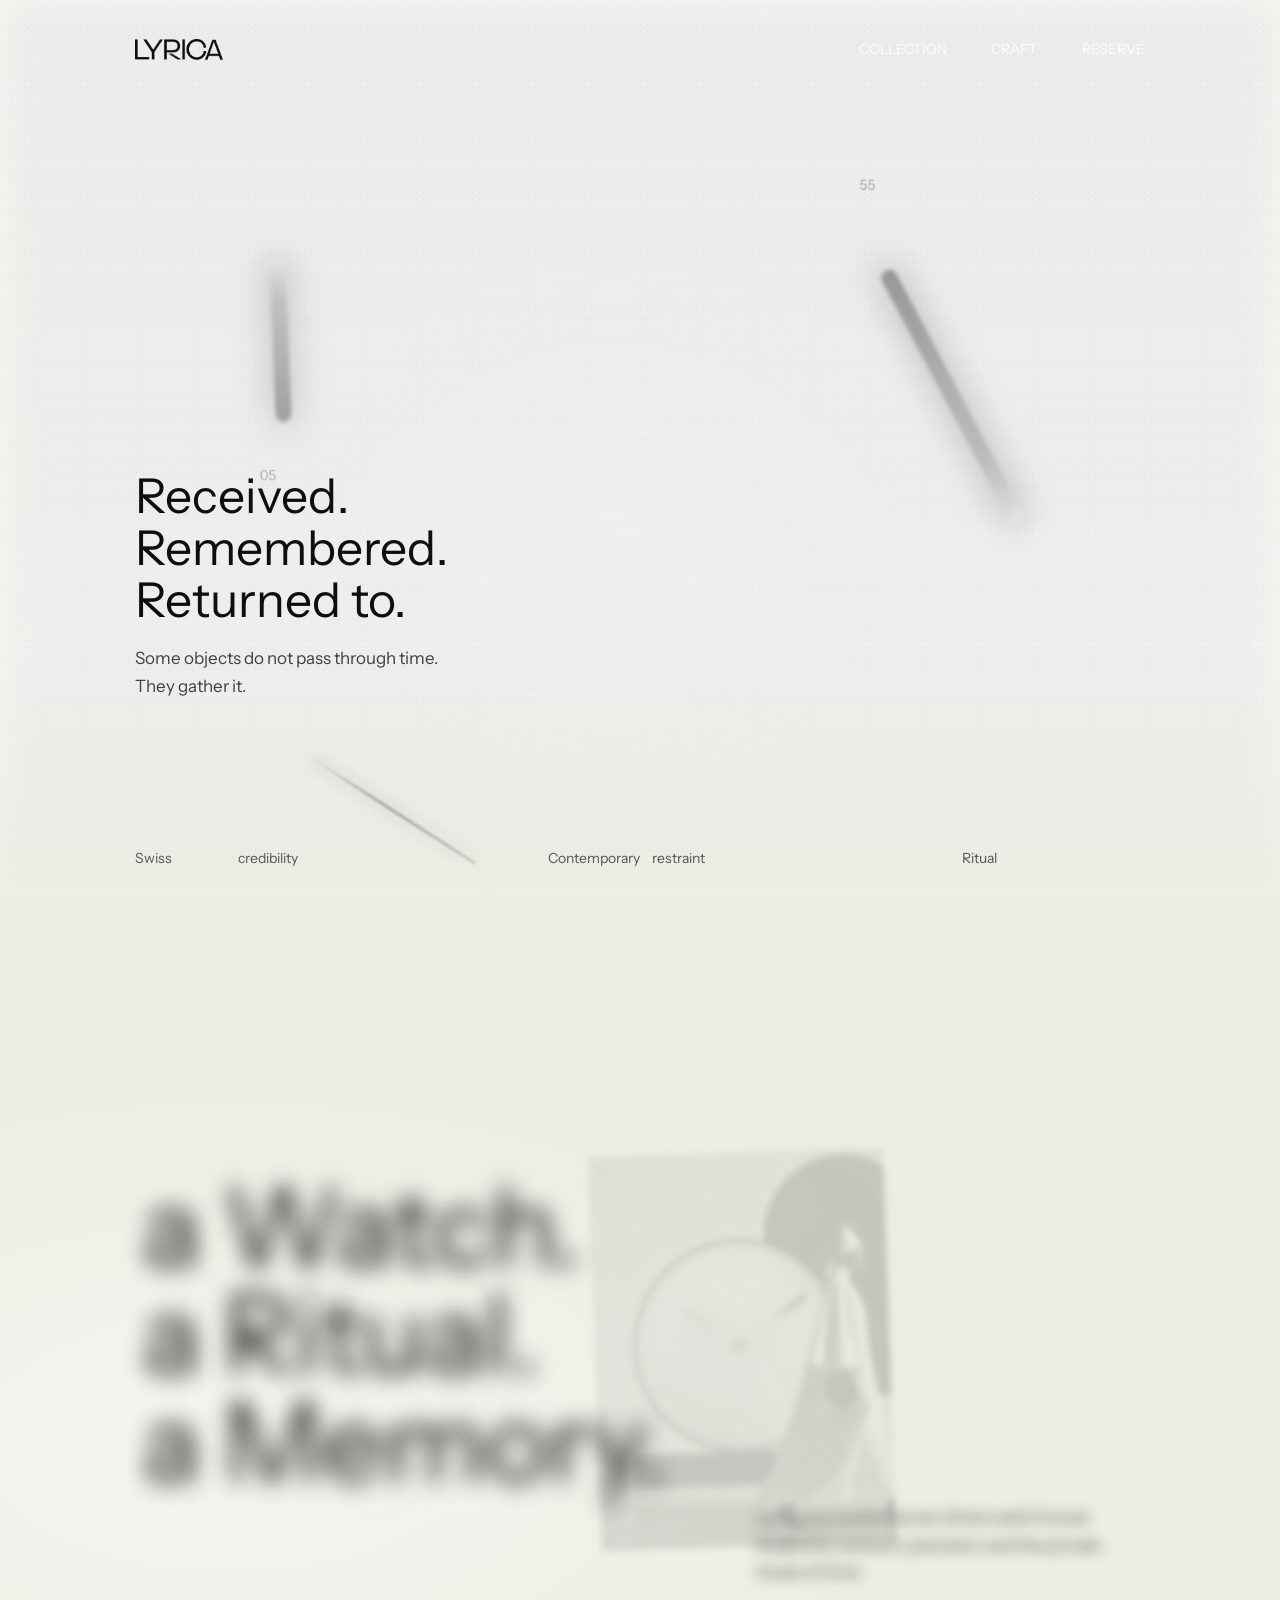
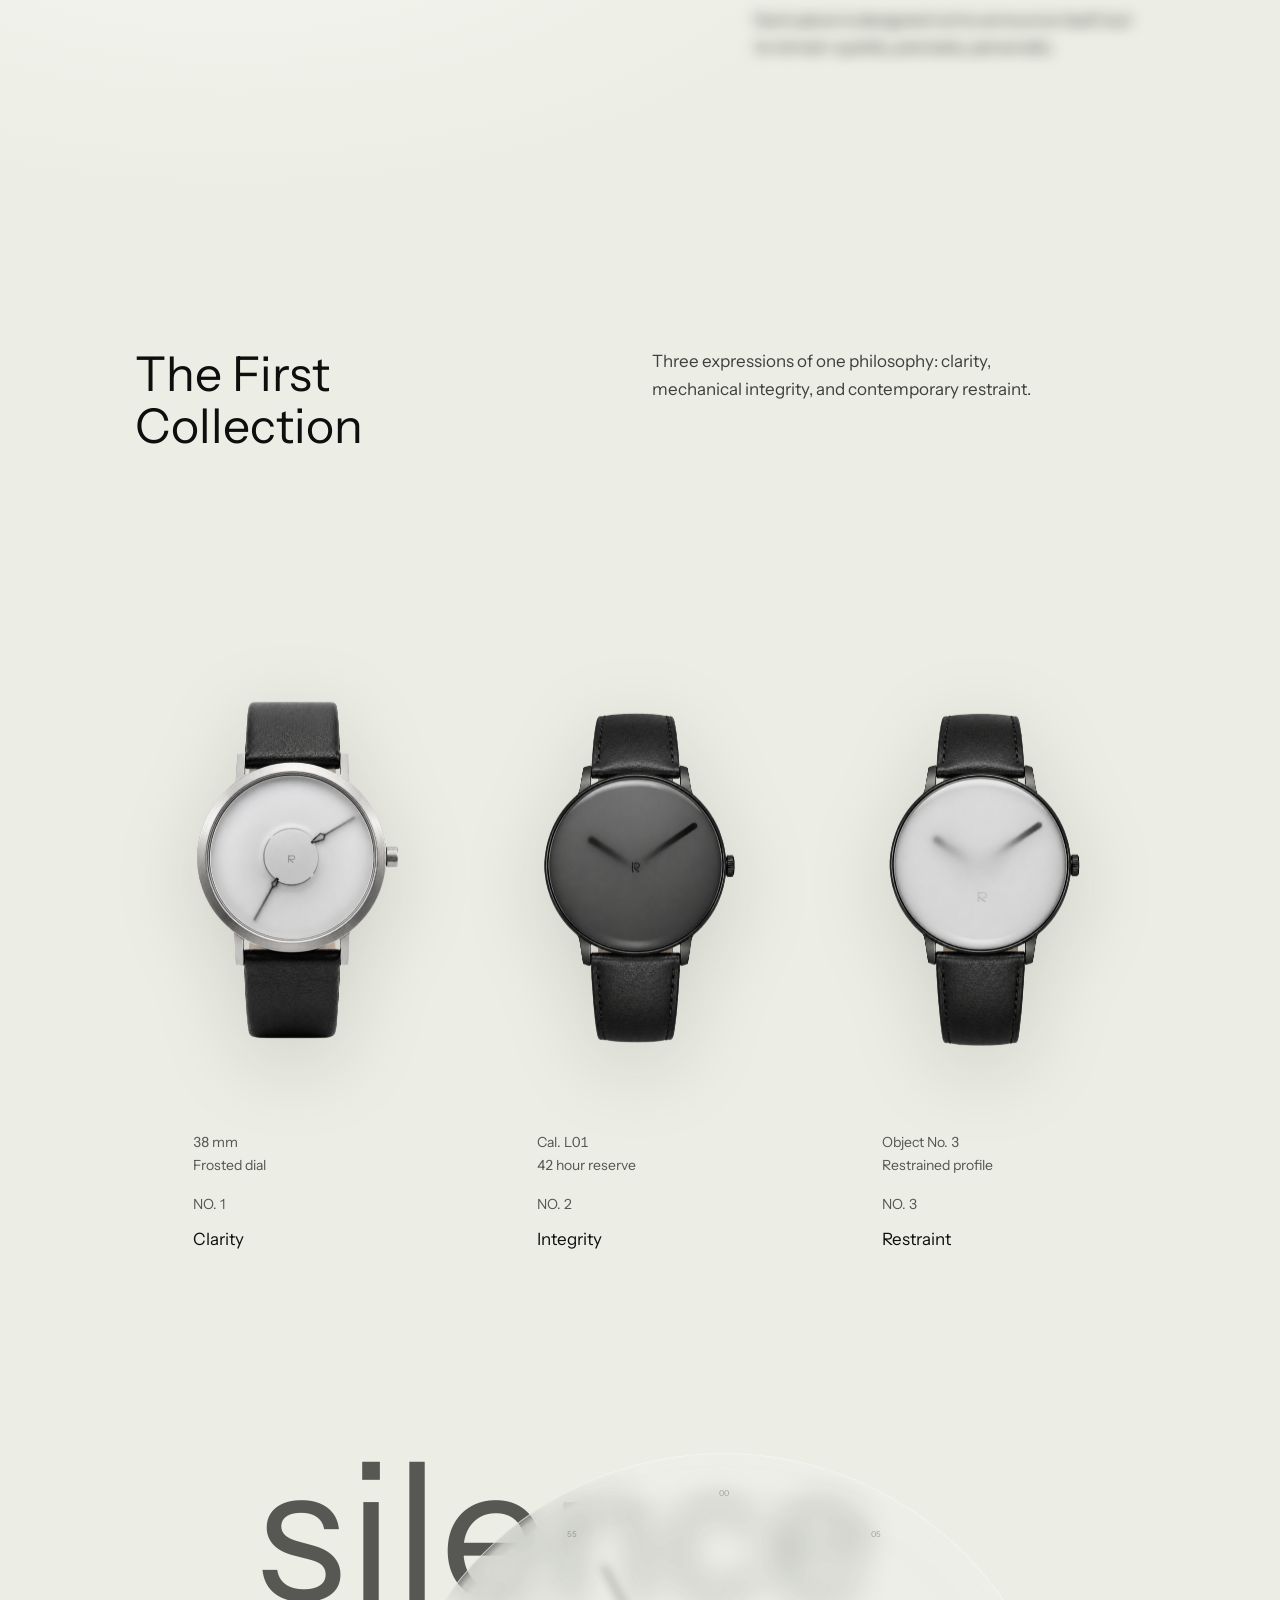
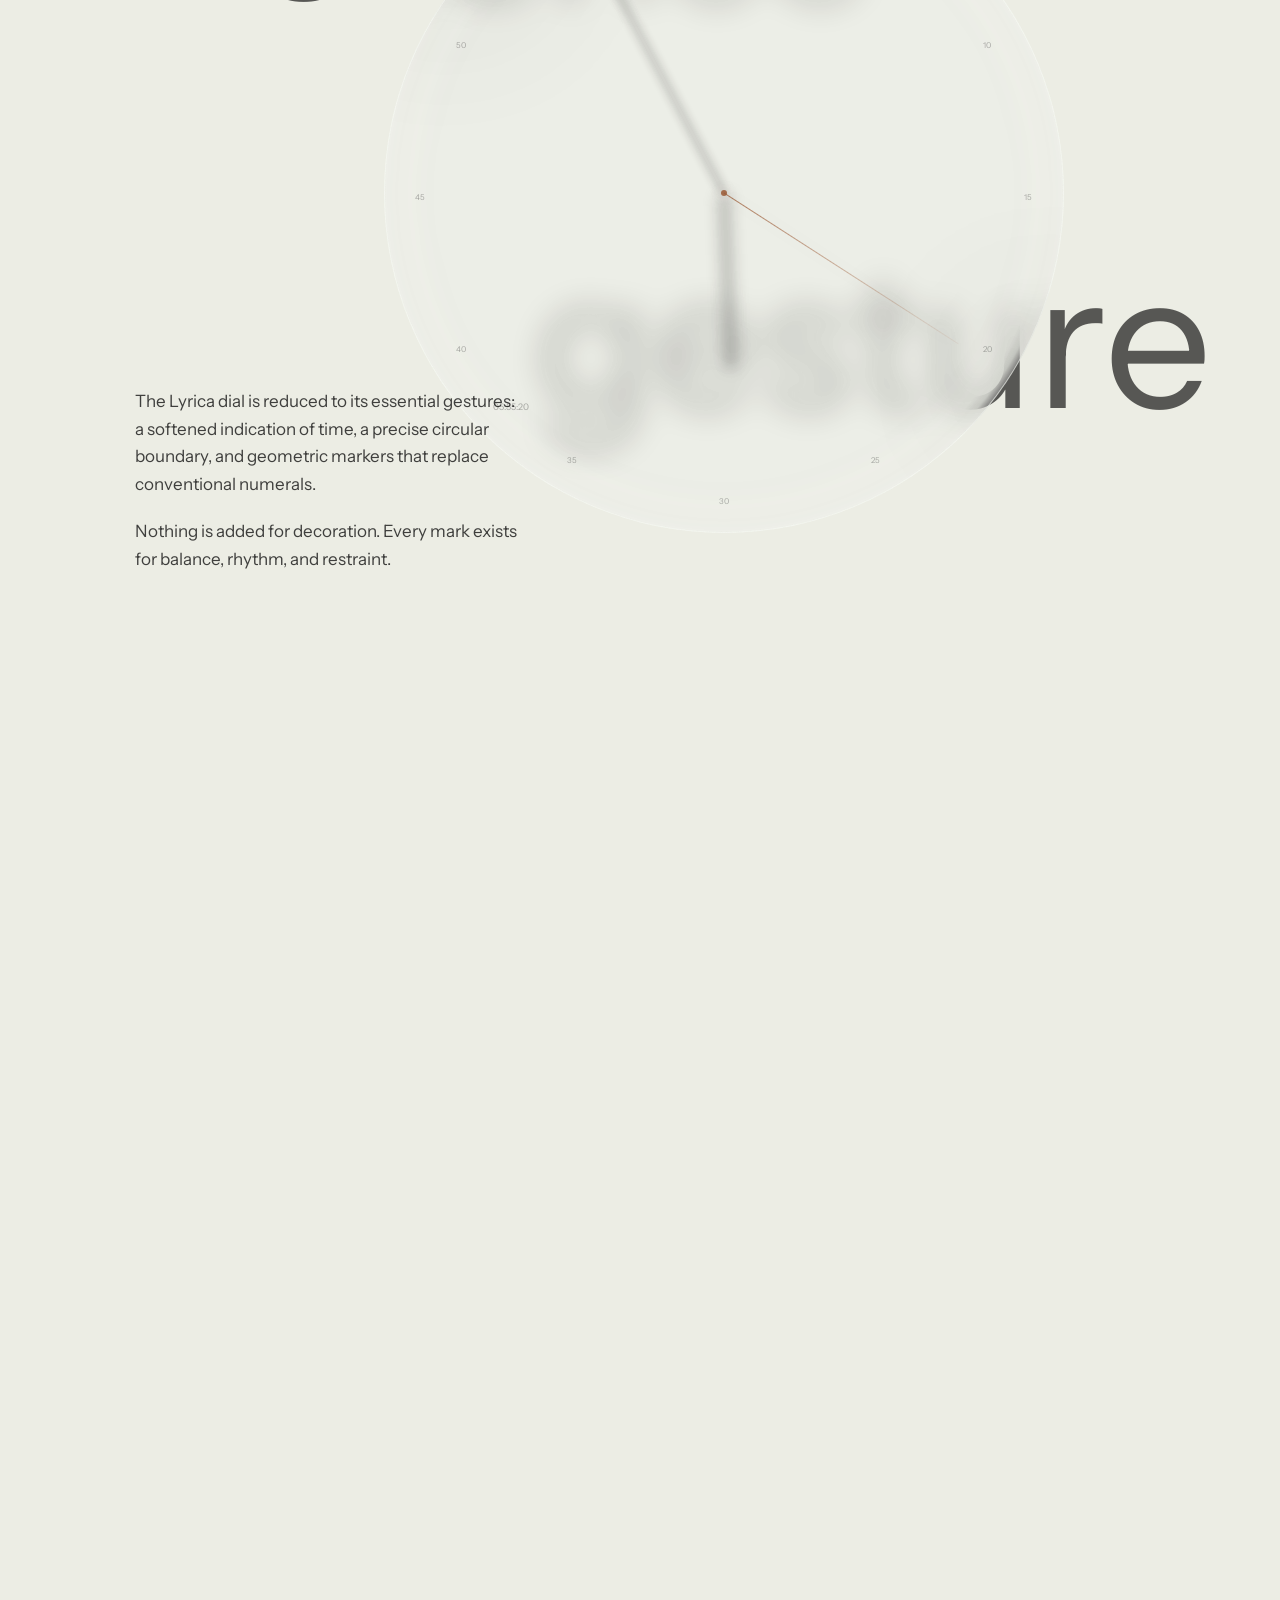
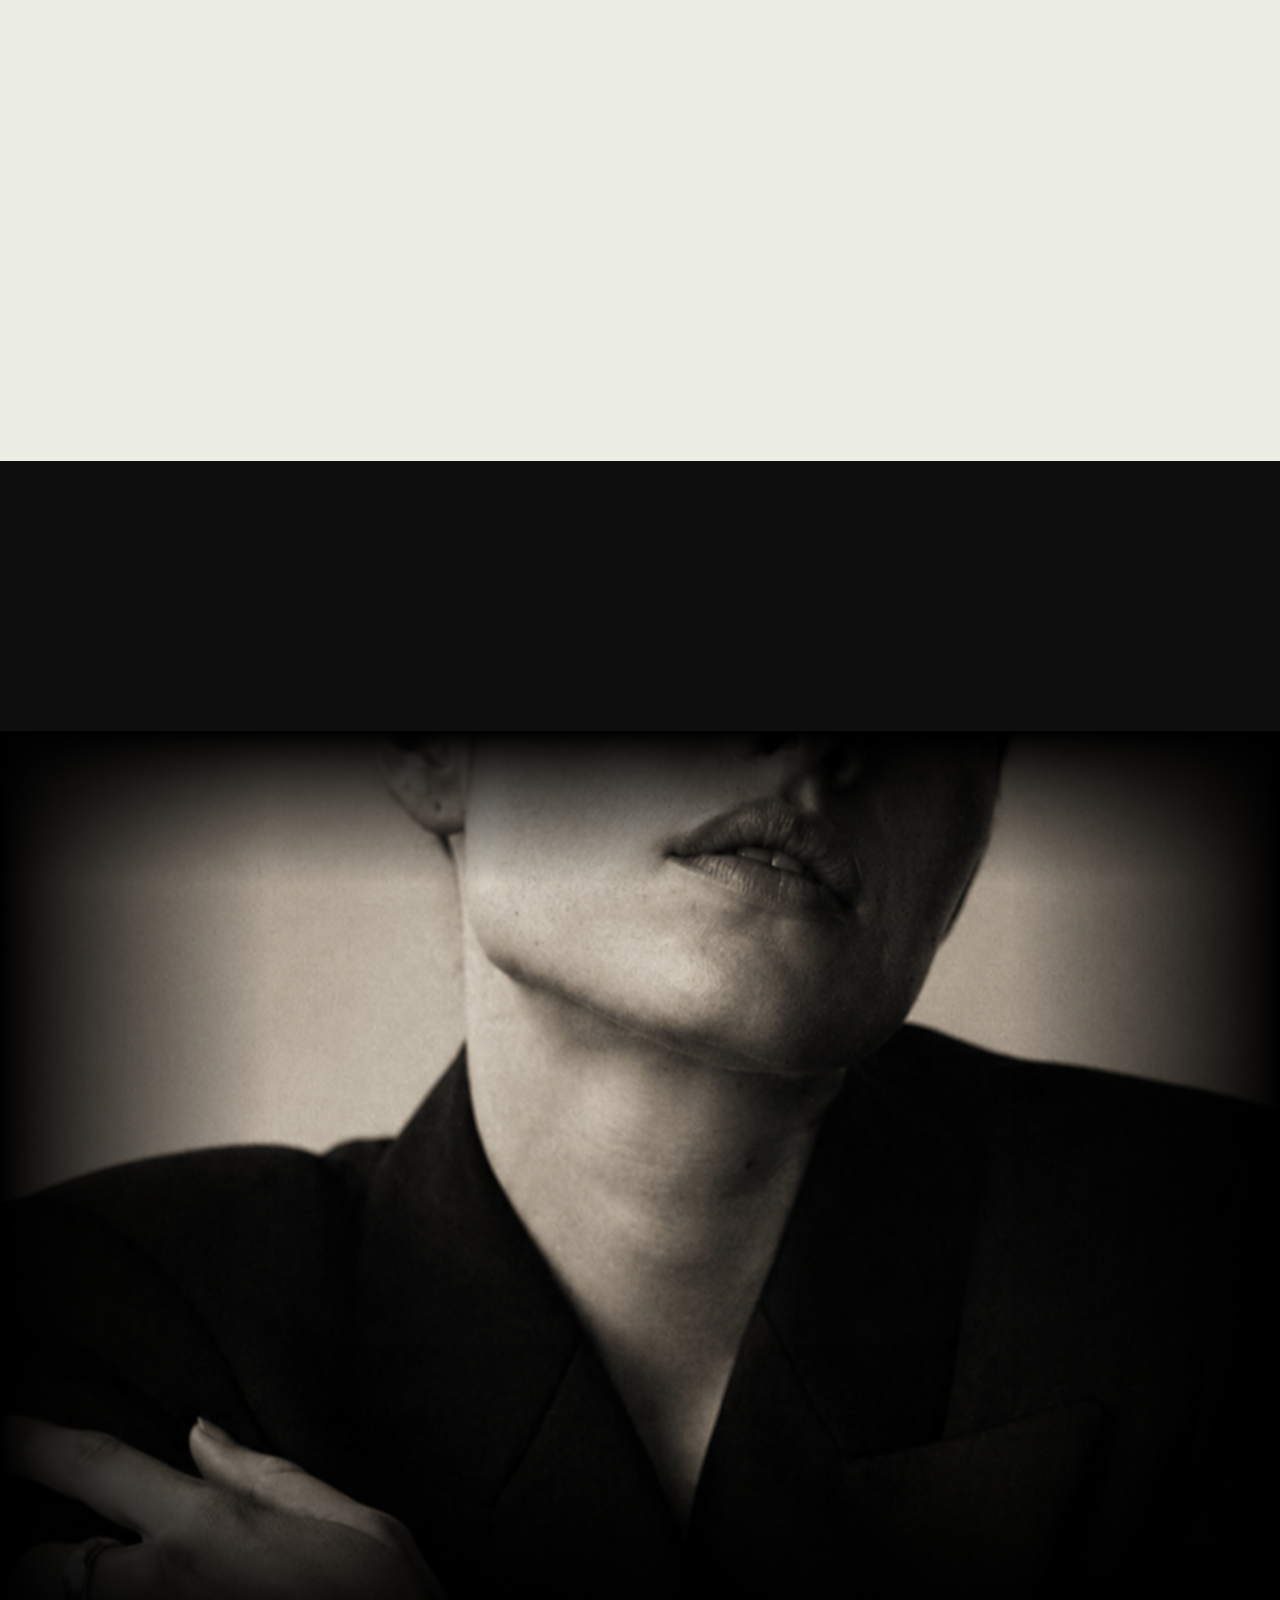
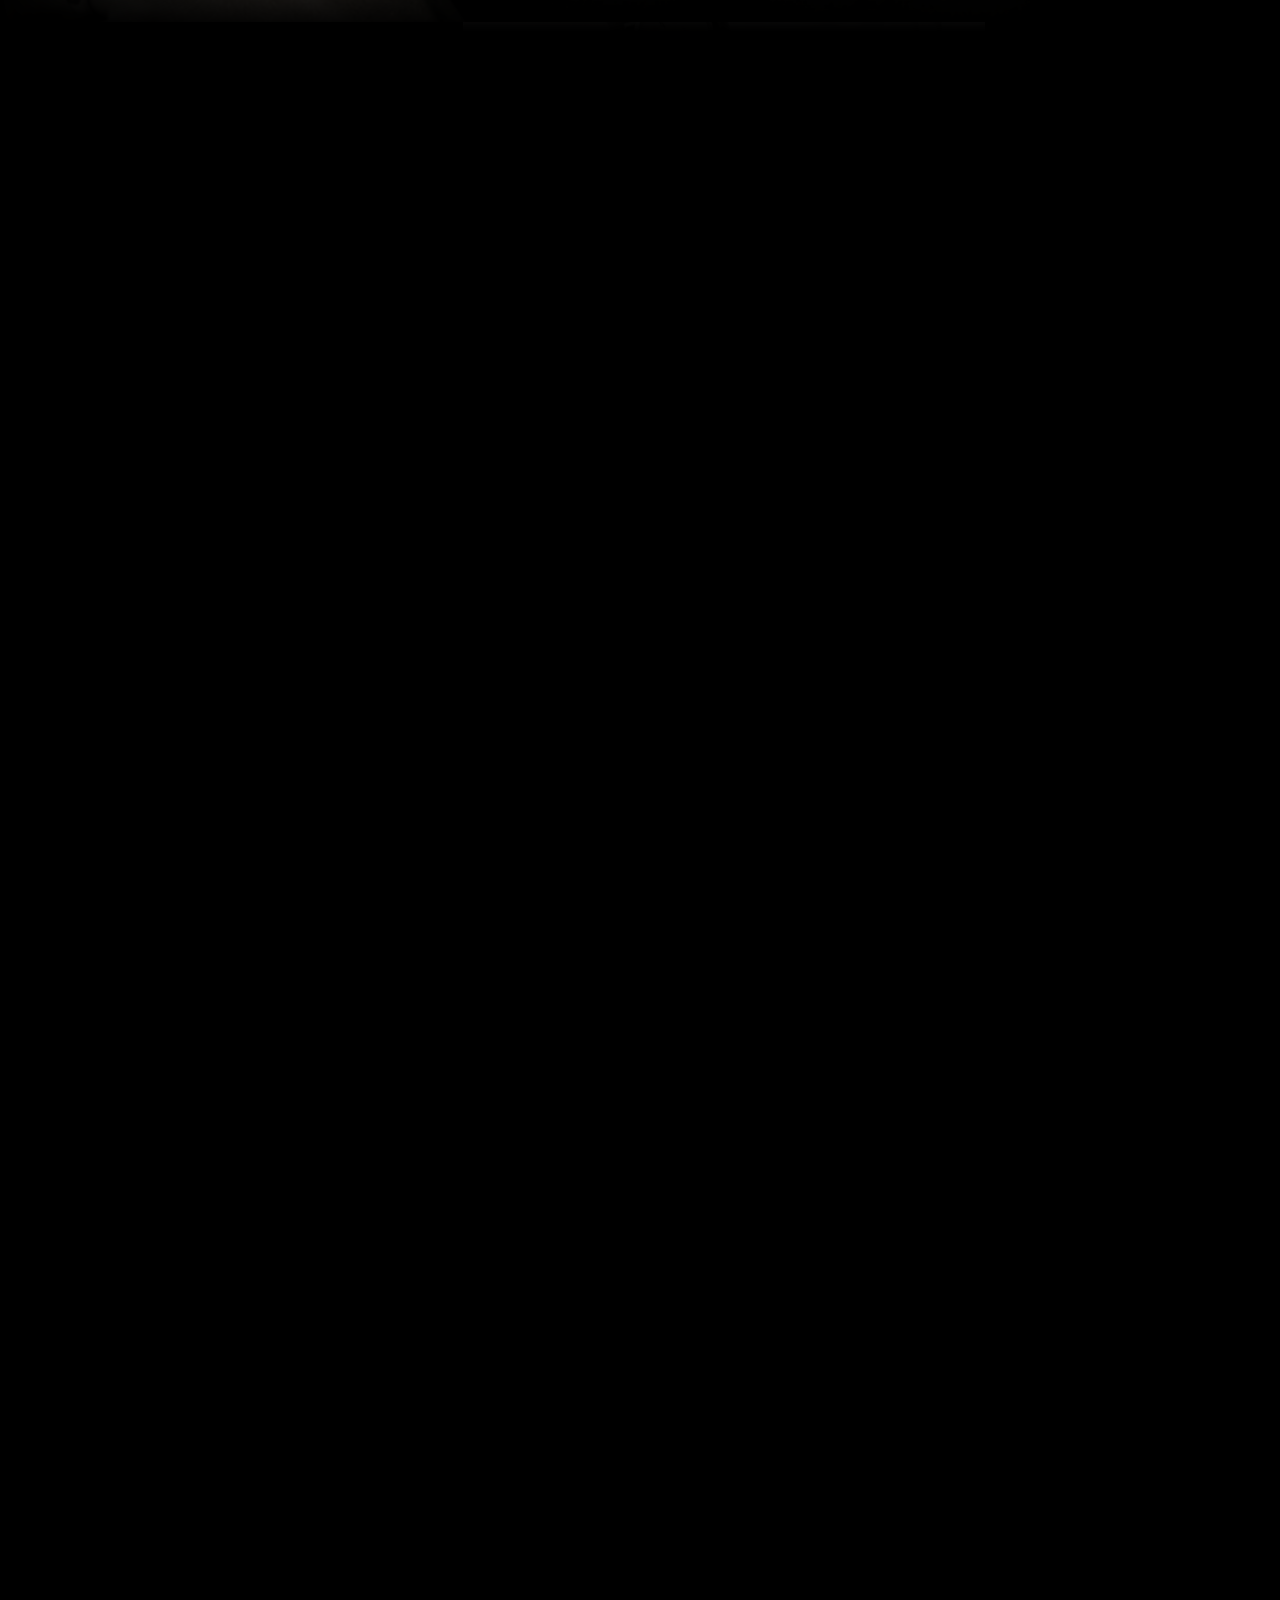
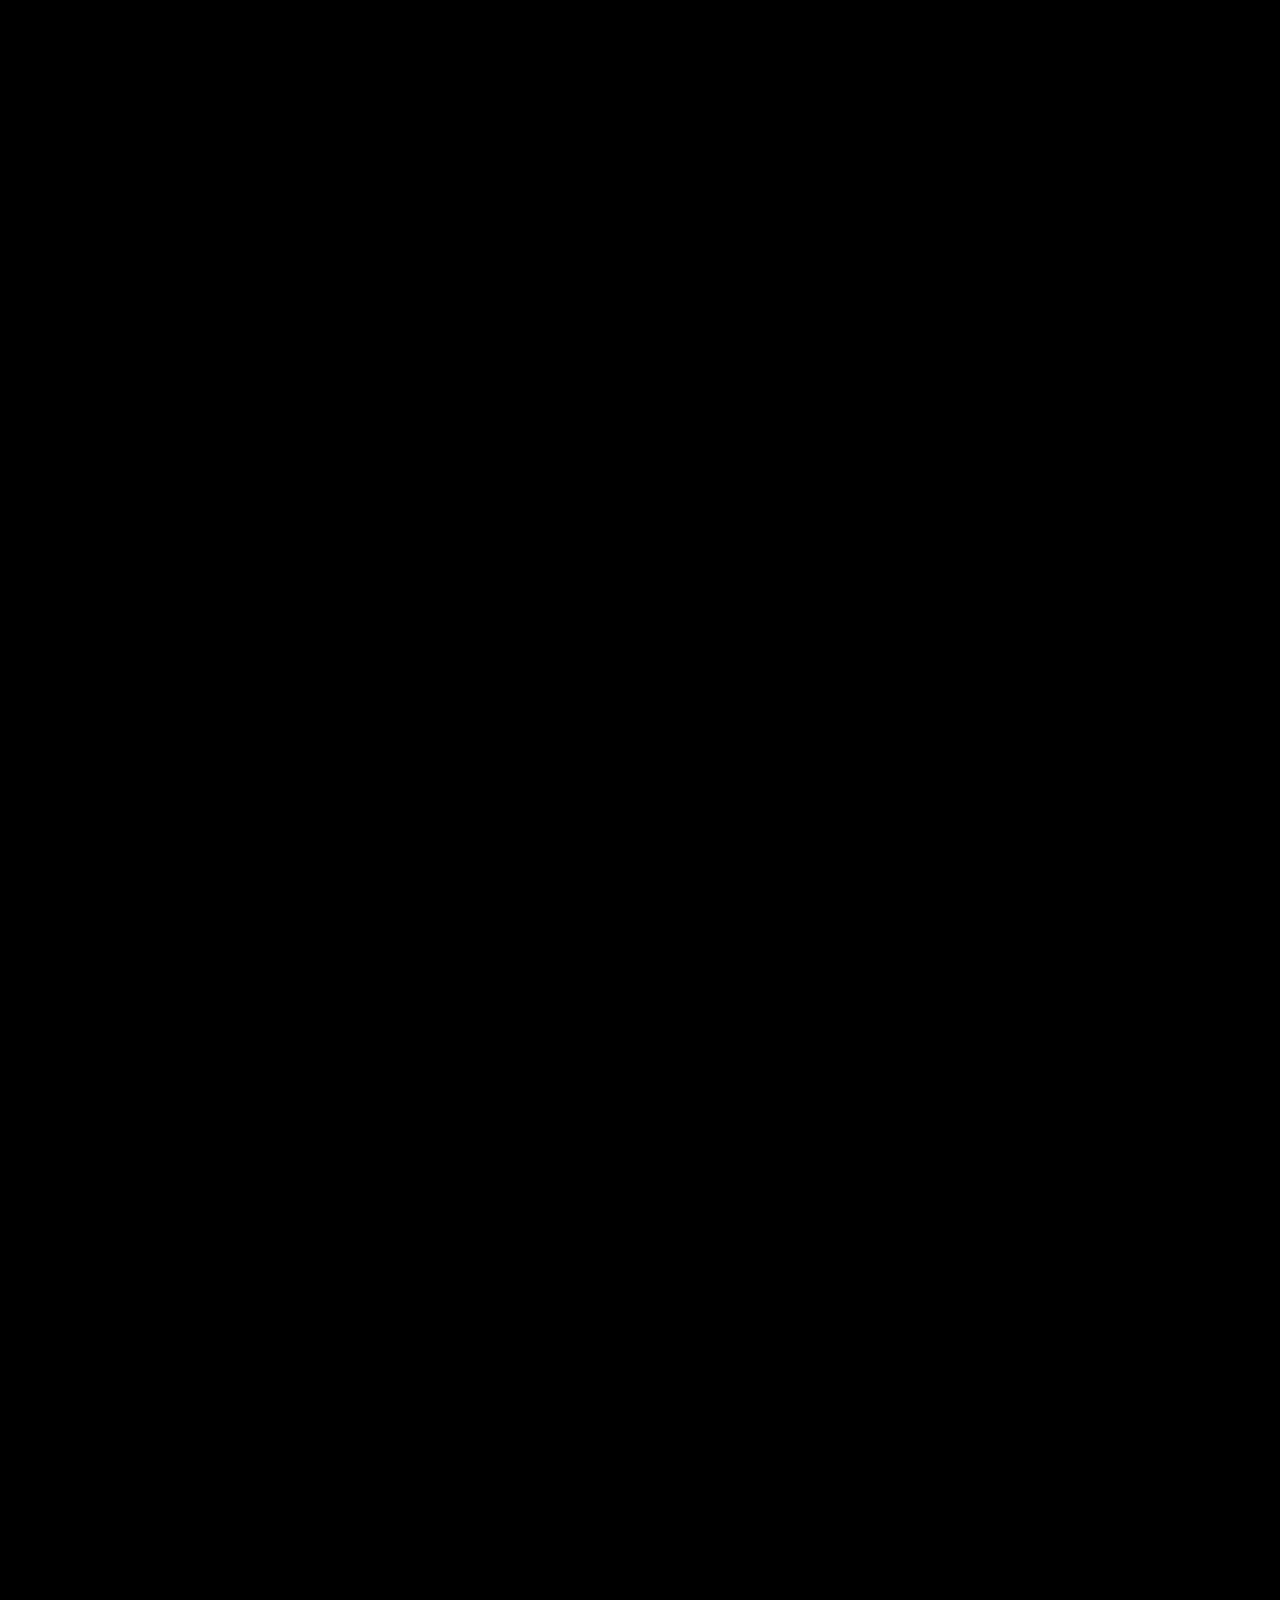
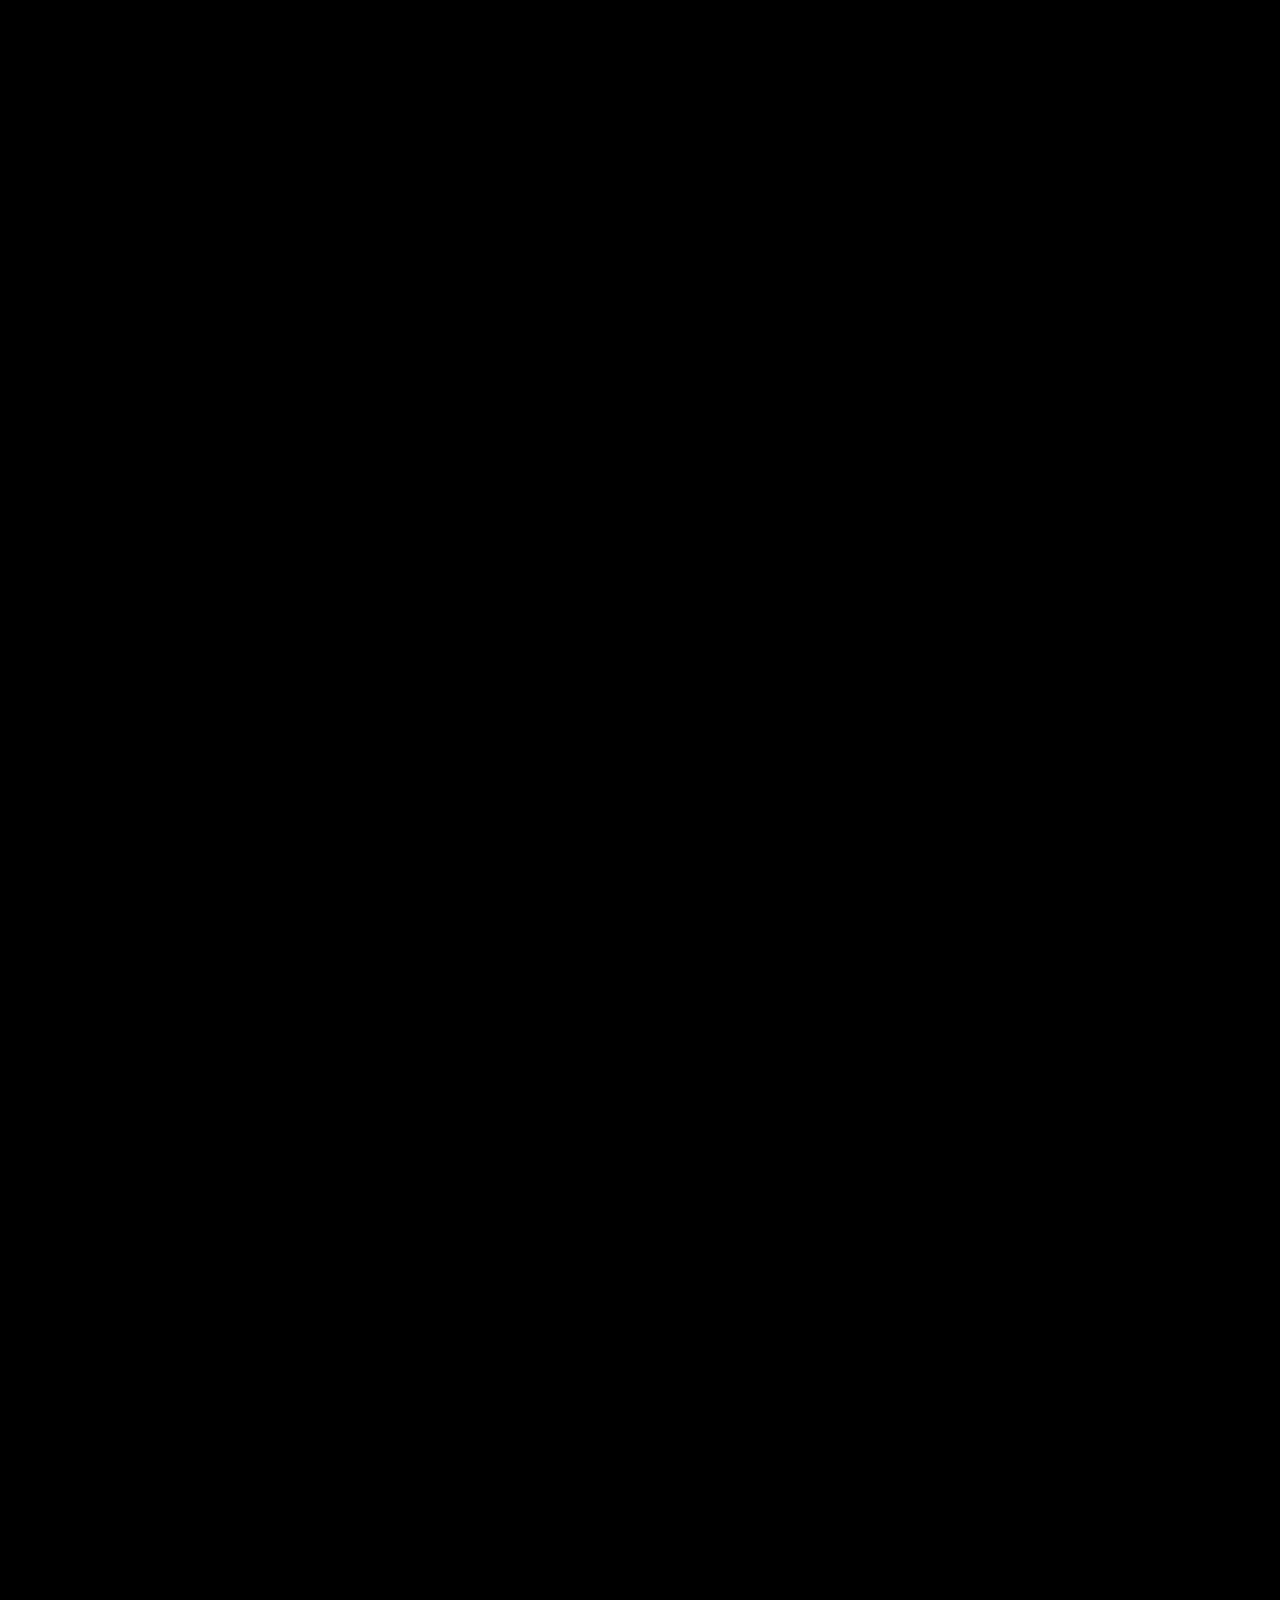
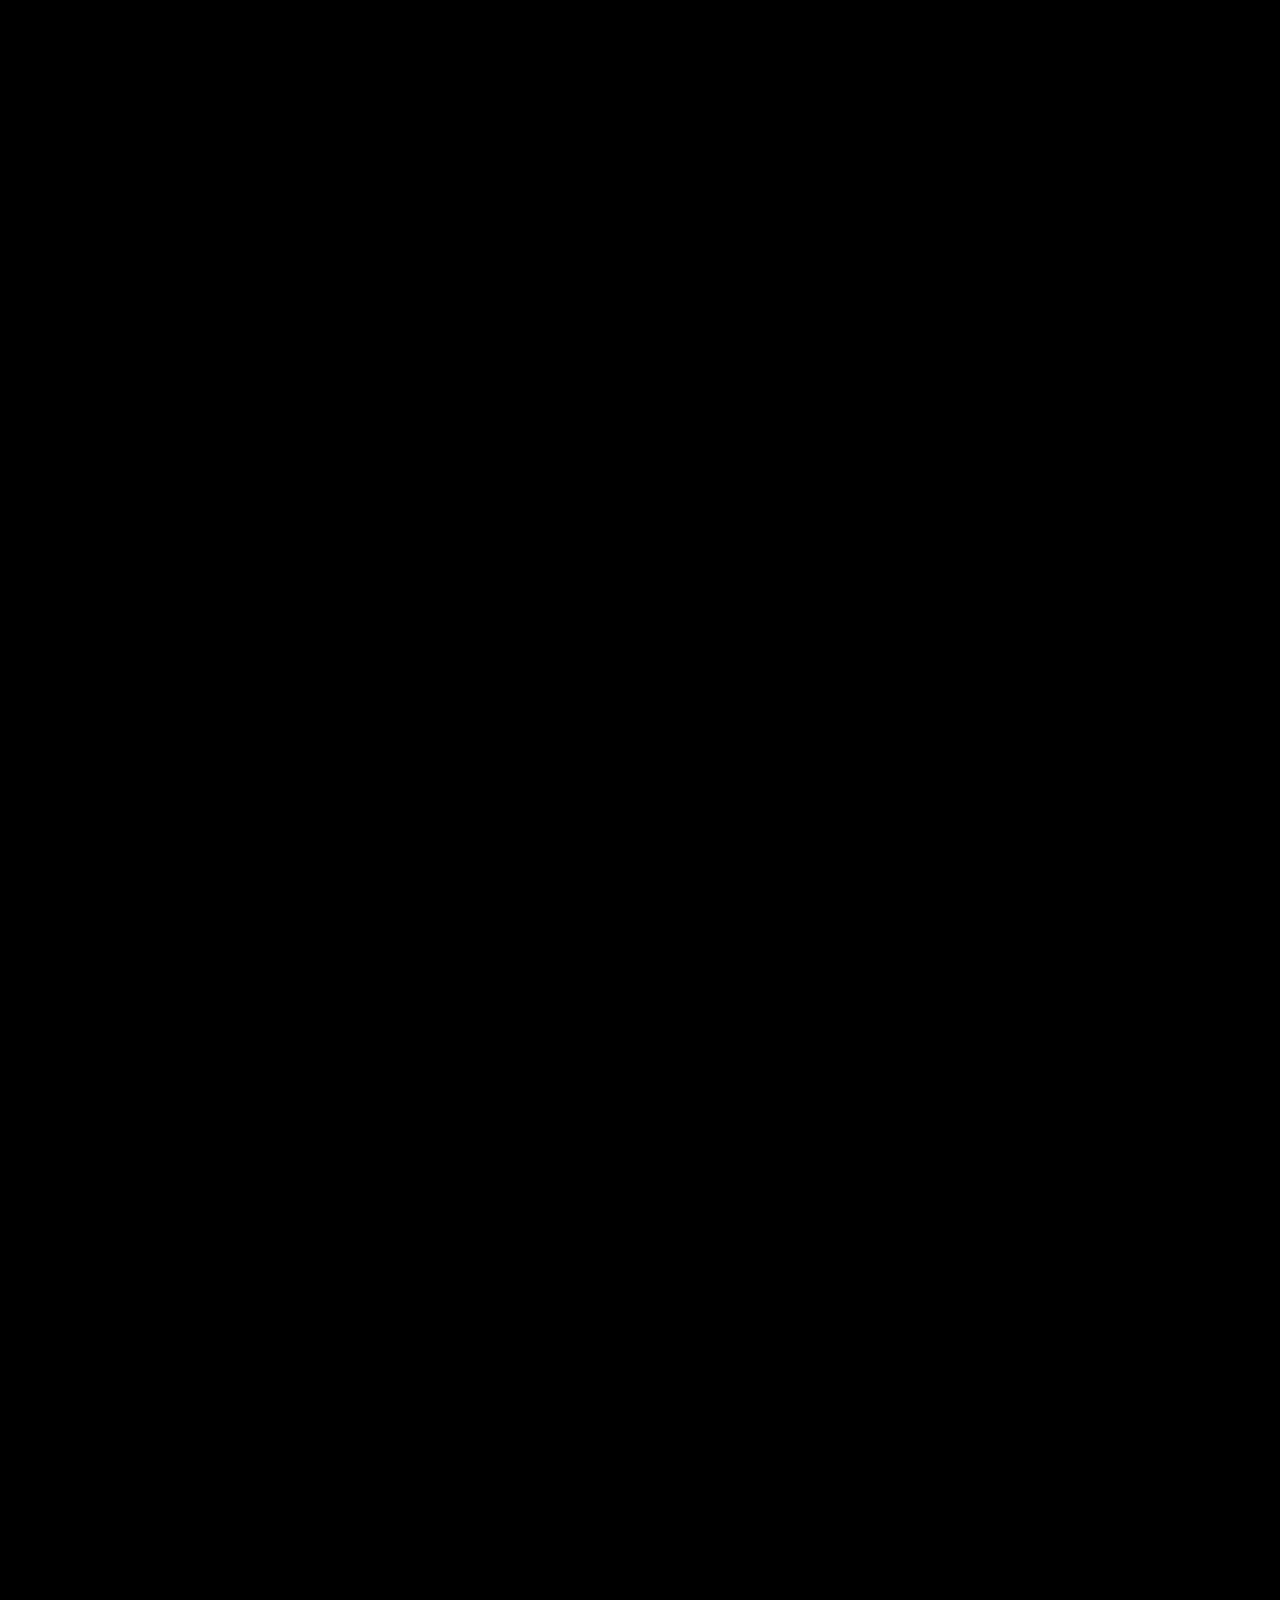
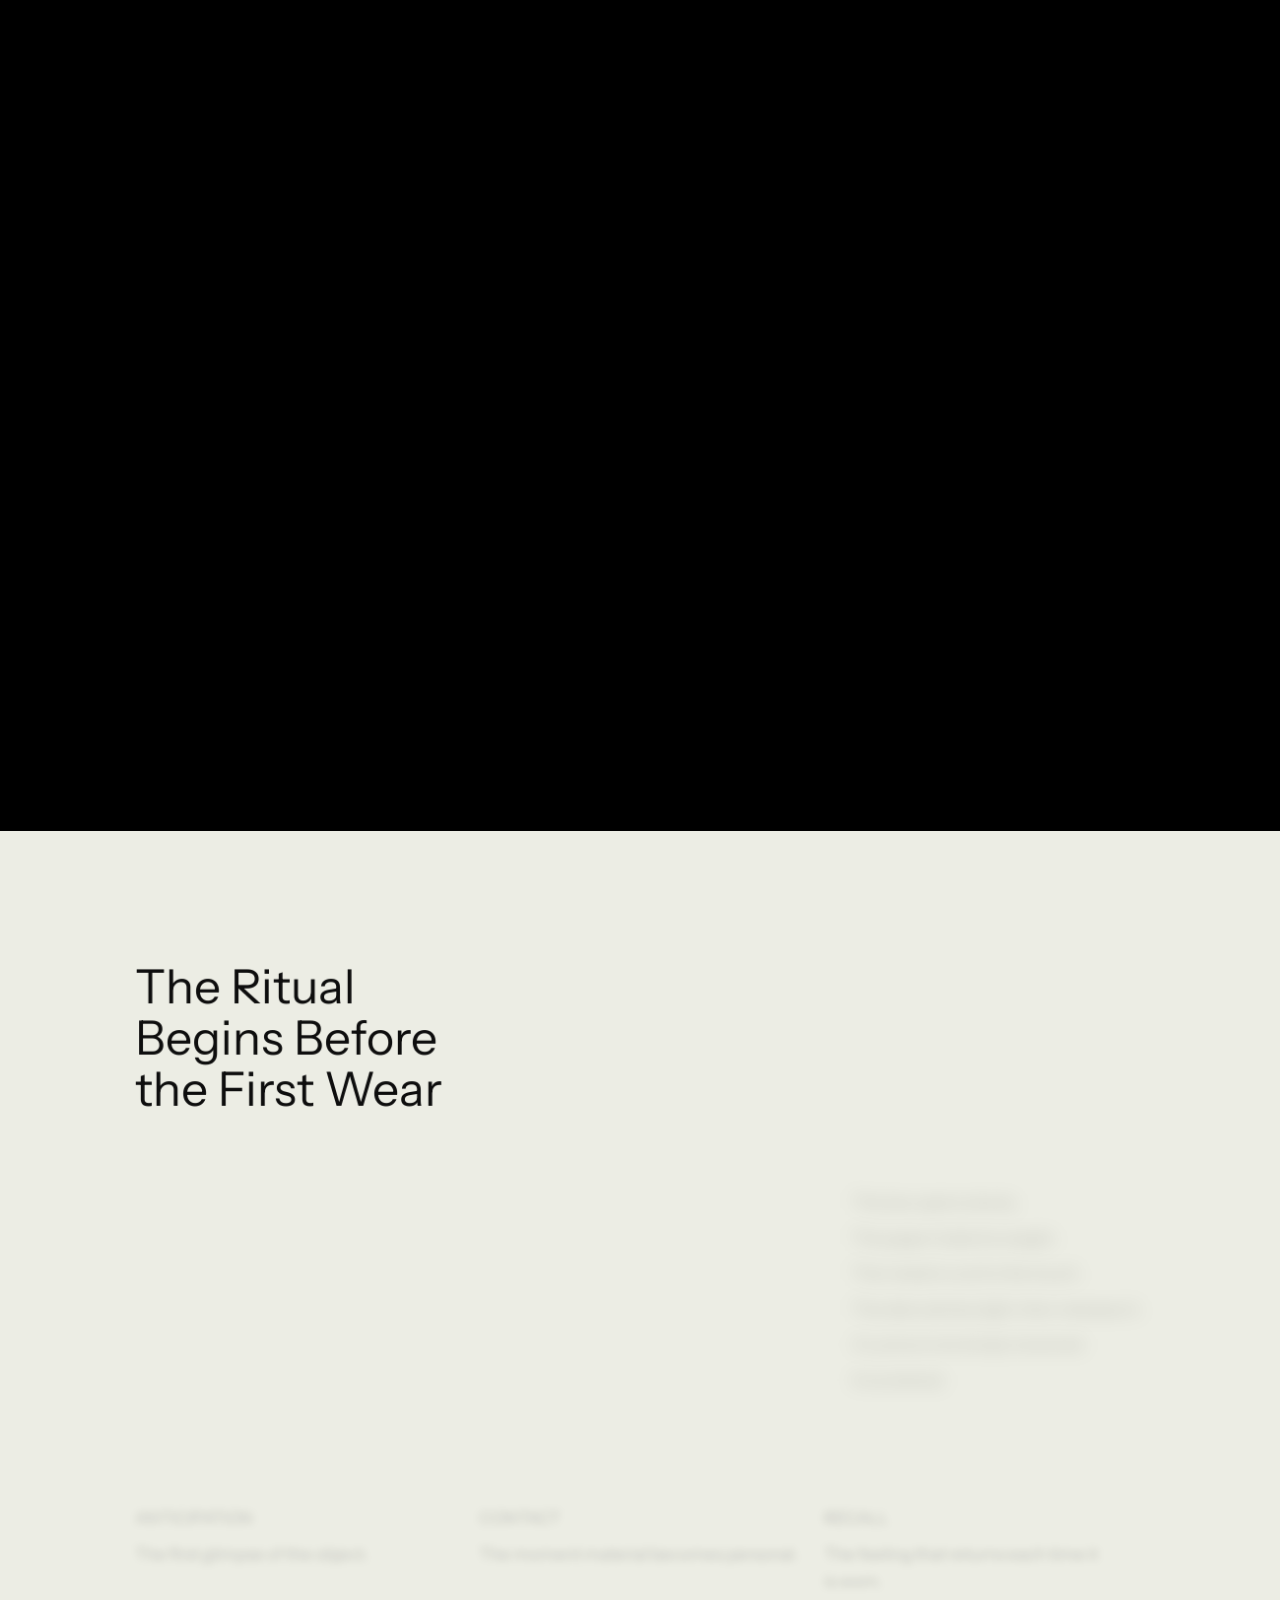
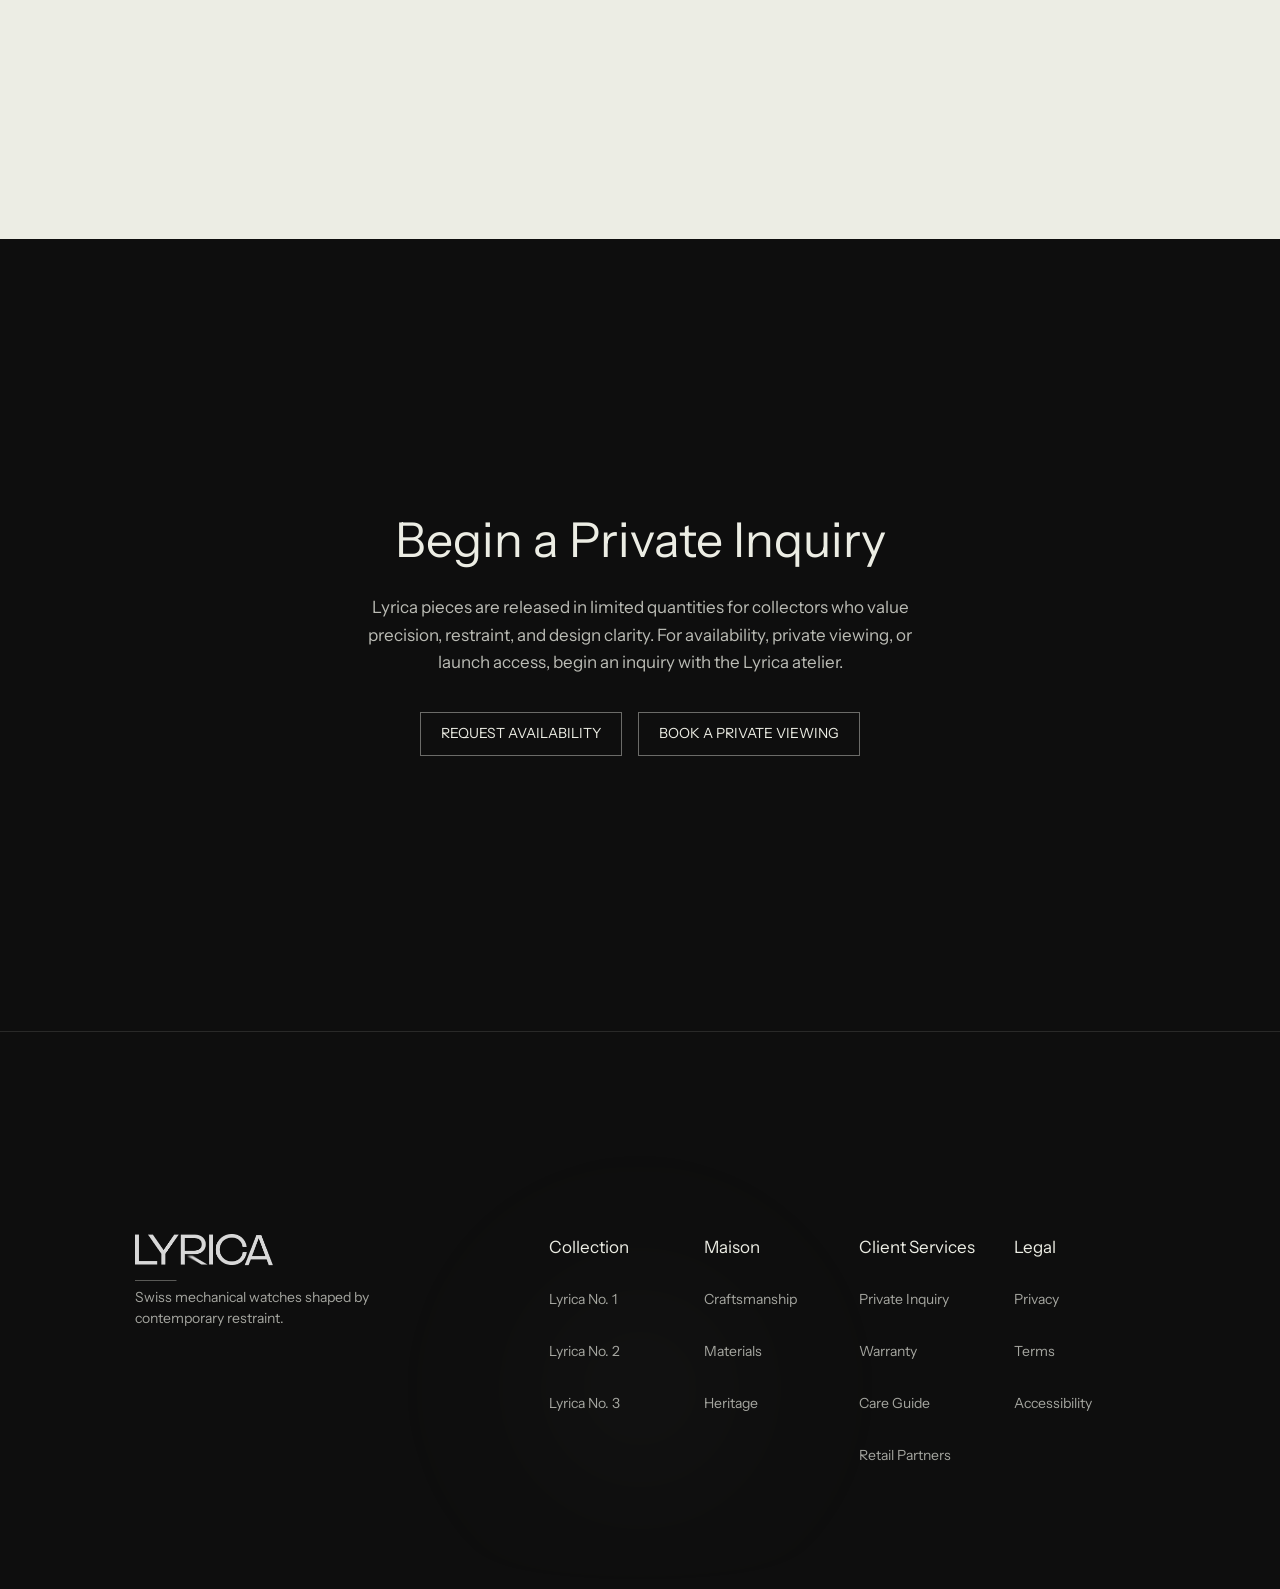
==== commit 47e37978: "Apply enter opacity to craft-sticky parent — gate CM text too Previous fix only opacity-gated craft-" ====
--- a/landing-prototype/index.html
+++ b/landing-prototype/index.html
@@ -25,7 +25,7 @@
       content="Some objects do not pass through time. They gather it."
     />
     <meta name="twitter:image" content="../final-src-branding/Logo Final-full@4x.png" />
-    <link rel="stylesheet" href="./styles.css" />
+    <link rel="stylesheet" href="./styles.css?v=4" />
   </head>
   <body>
     <a class="skip-link" href="#object">Skip to content</a>
--- a/landing-prototype/styles.css
+++ b/landing-prototype/styles.css
@@ -1645,7 +1645,7 @@
   padding: var(--space-13) var(--grid-margin);
   overflow: hidden;
   isolation: isolate;
-  opacity: 1;
+  opacity: var(--craft-enter-opacity);
   transform: none;
   transition: none;
 }
@@ -1672,14 +1672,12 @@
   position: absolute;
   inset: calc(var(--space-13) * -1) calc(var(--grid-margin) * -1);
   z-index: 0;
-  opacity: var(--craft-enter-opacity);
   transform:
     translate3d(0, var(--craft-media-y), 0)
     scale(calc(var(--craft-media-scale) * var(--craft-enter-scale)));
   filter: blur(calc(var(--craft-media-blur) + var(--craft-enter-blur)));
   pointer-events: none;
-  transition: opacity var(--motion-md) var(--ease-return);
-  will-change: transform, filter, opacity;
+  will-change: transform, filter;
 }
 
 .craft-sequence {
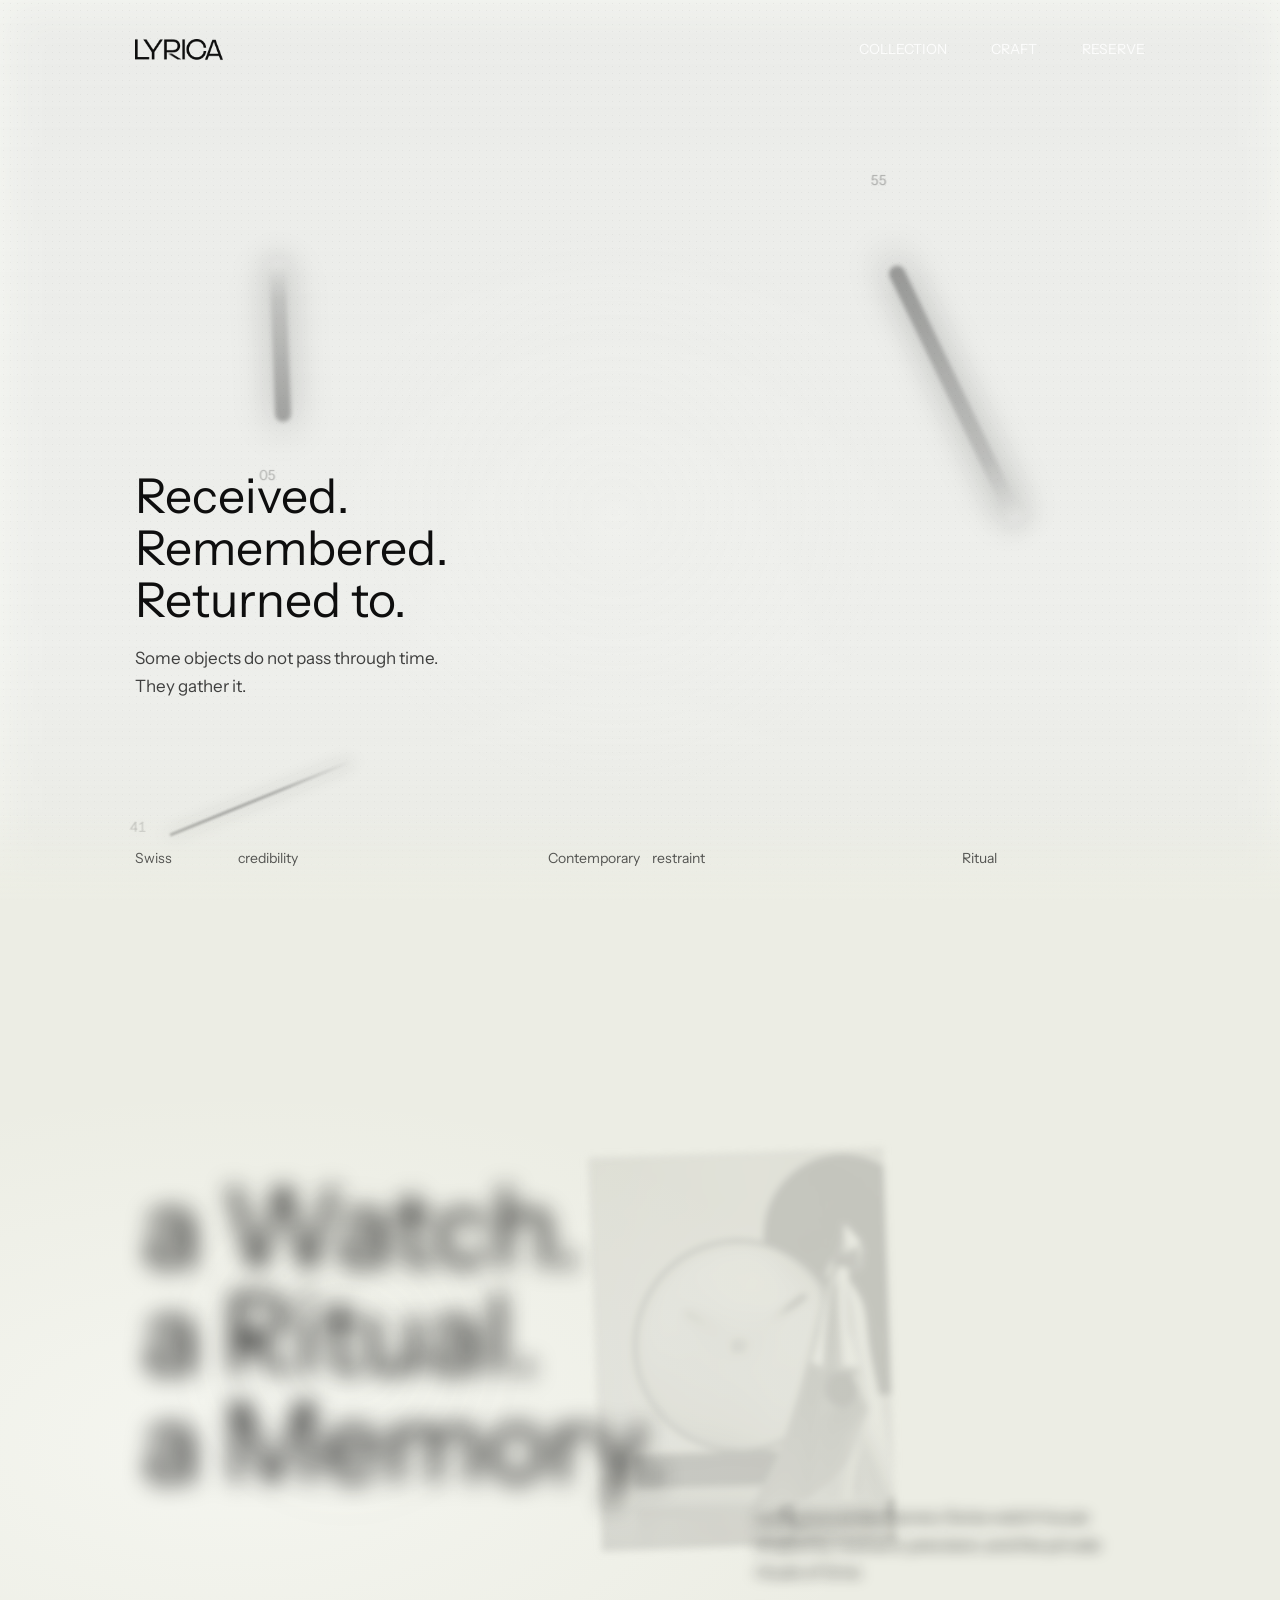
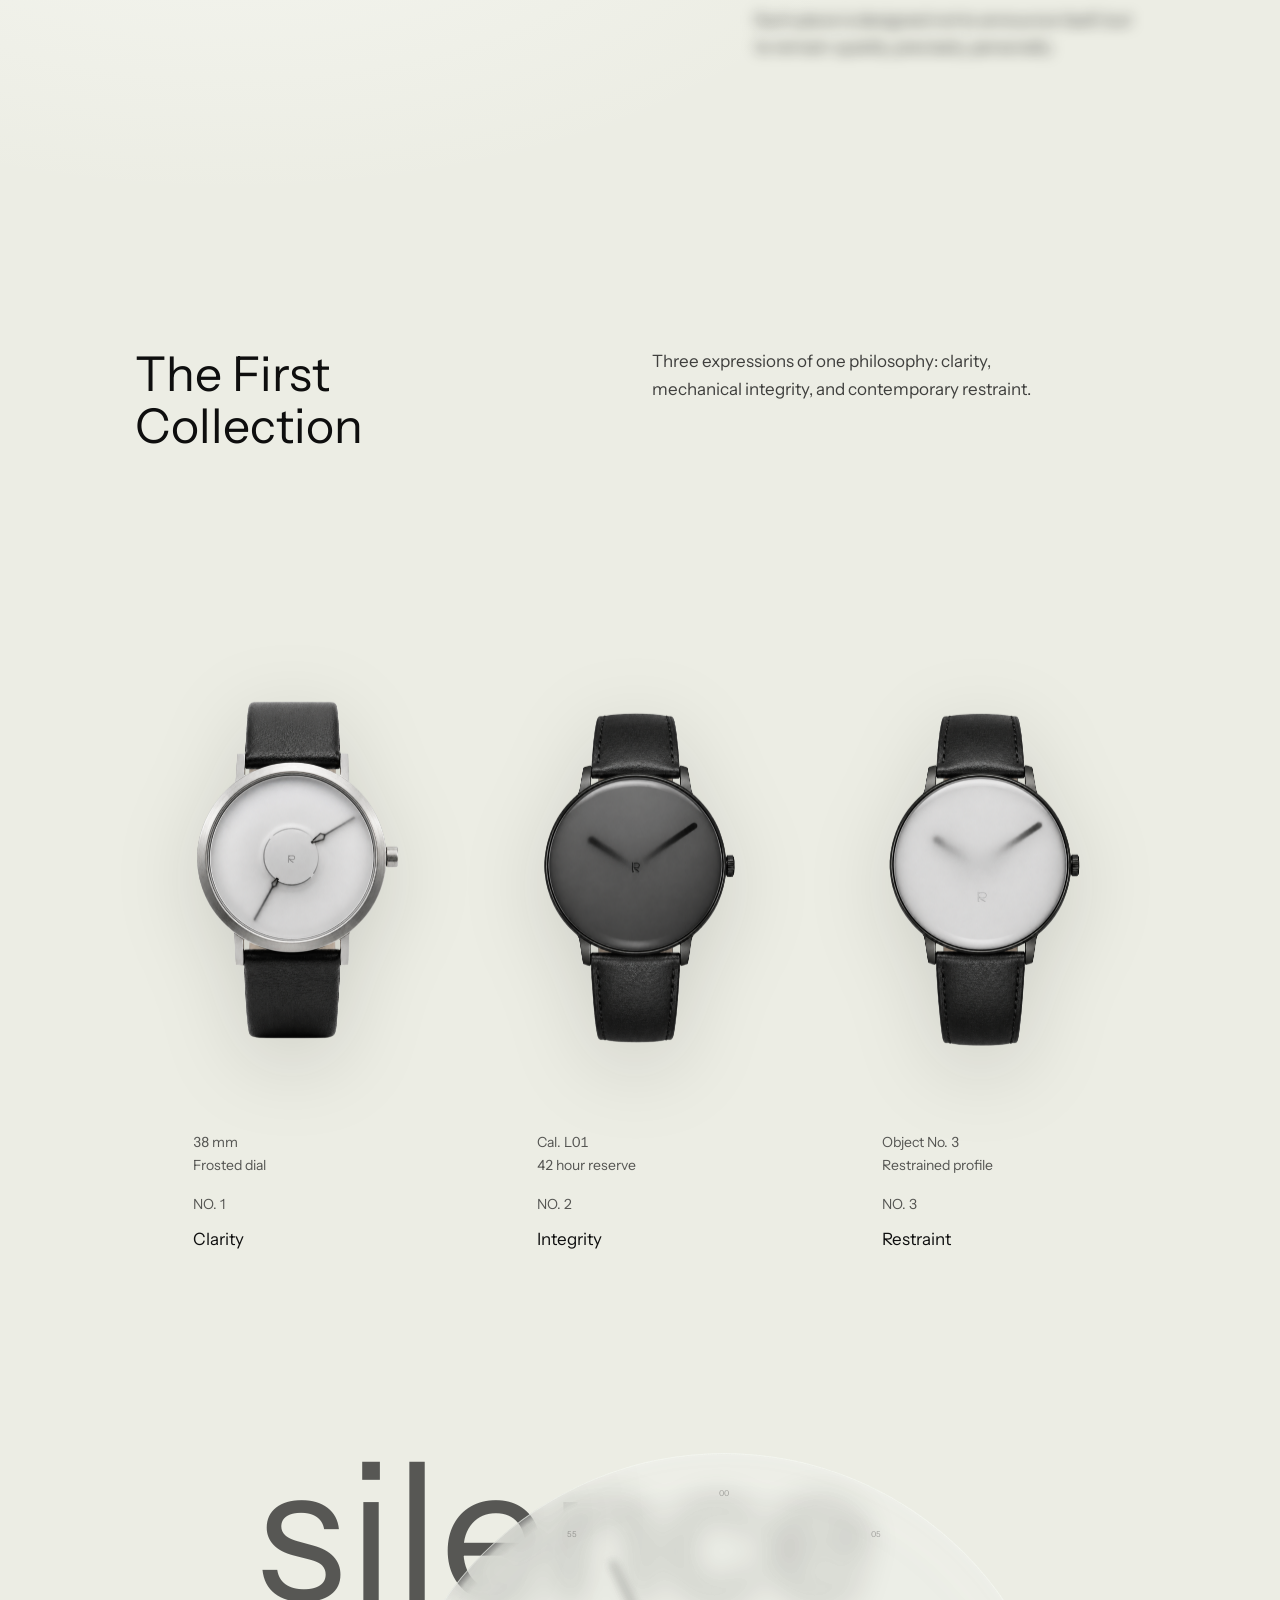
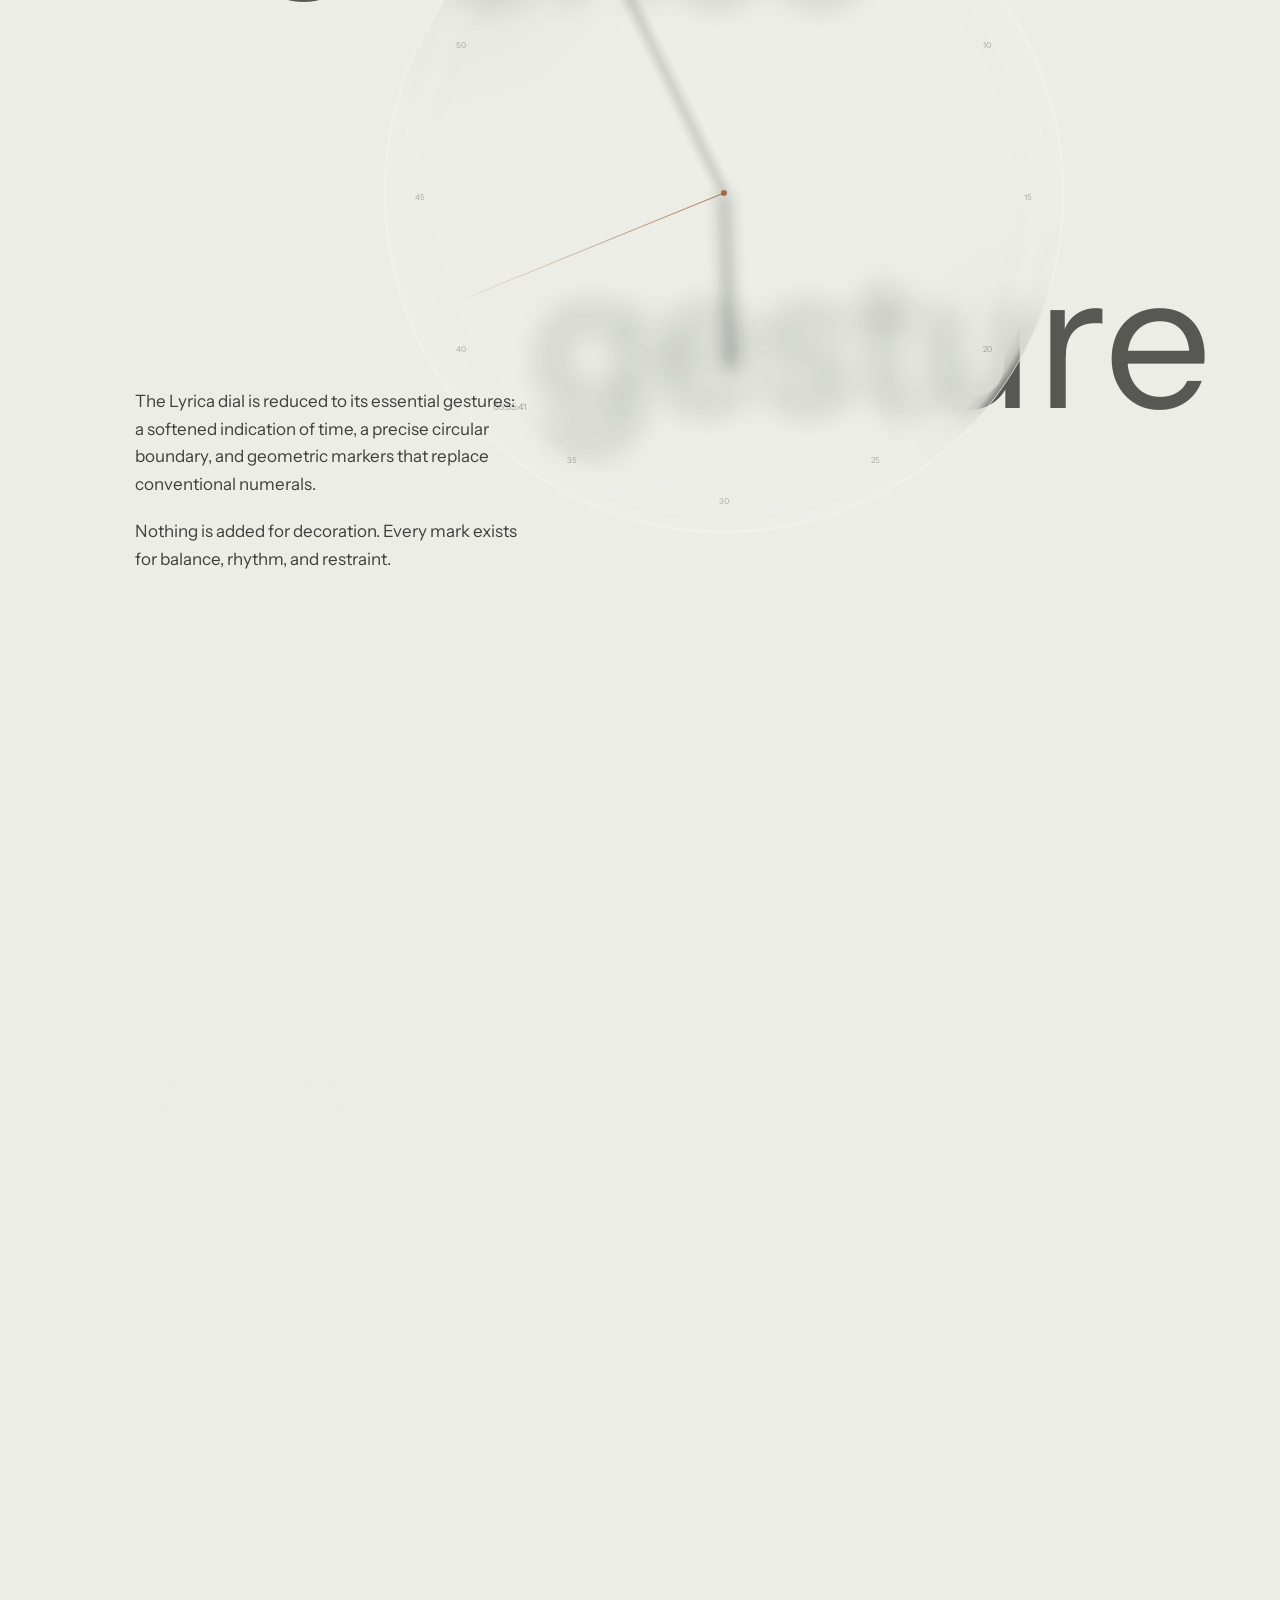
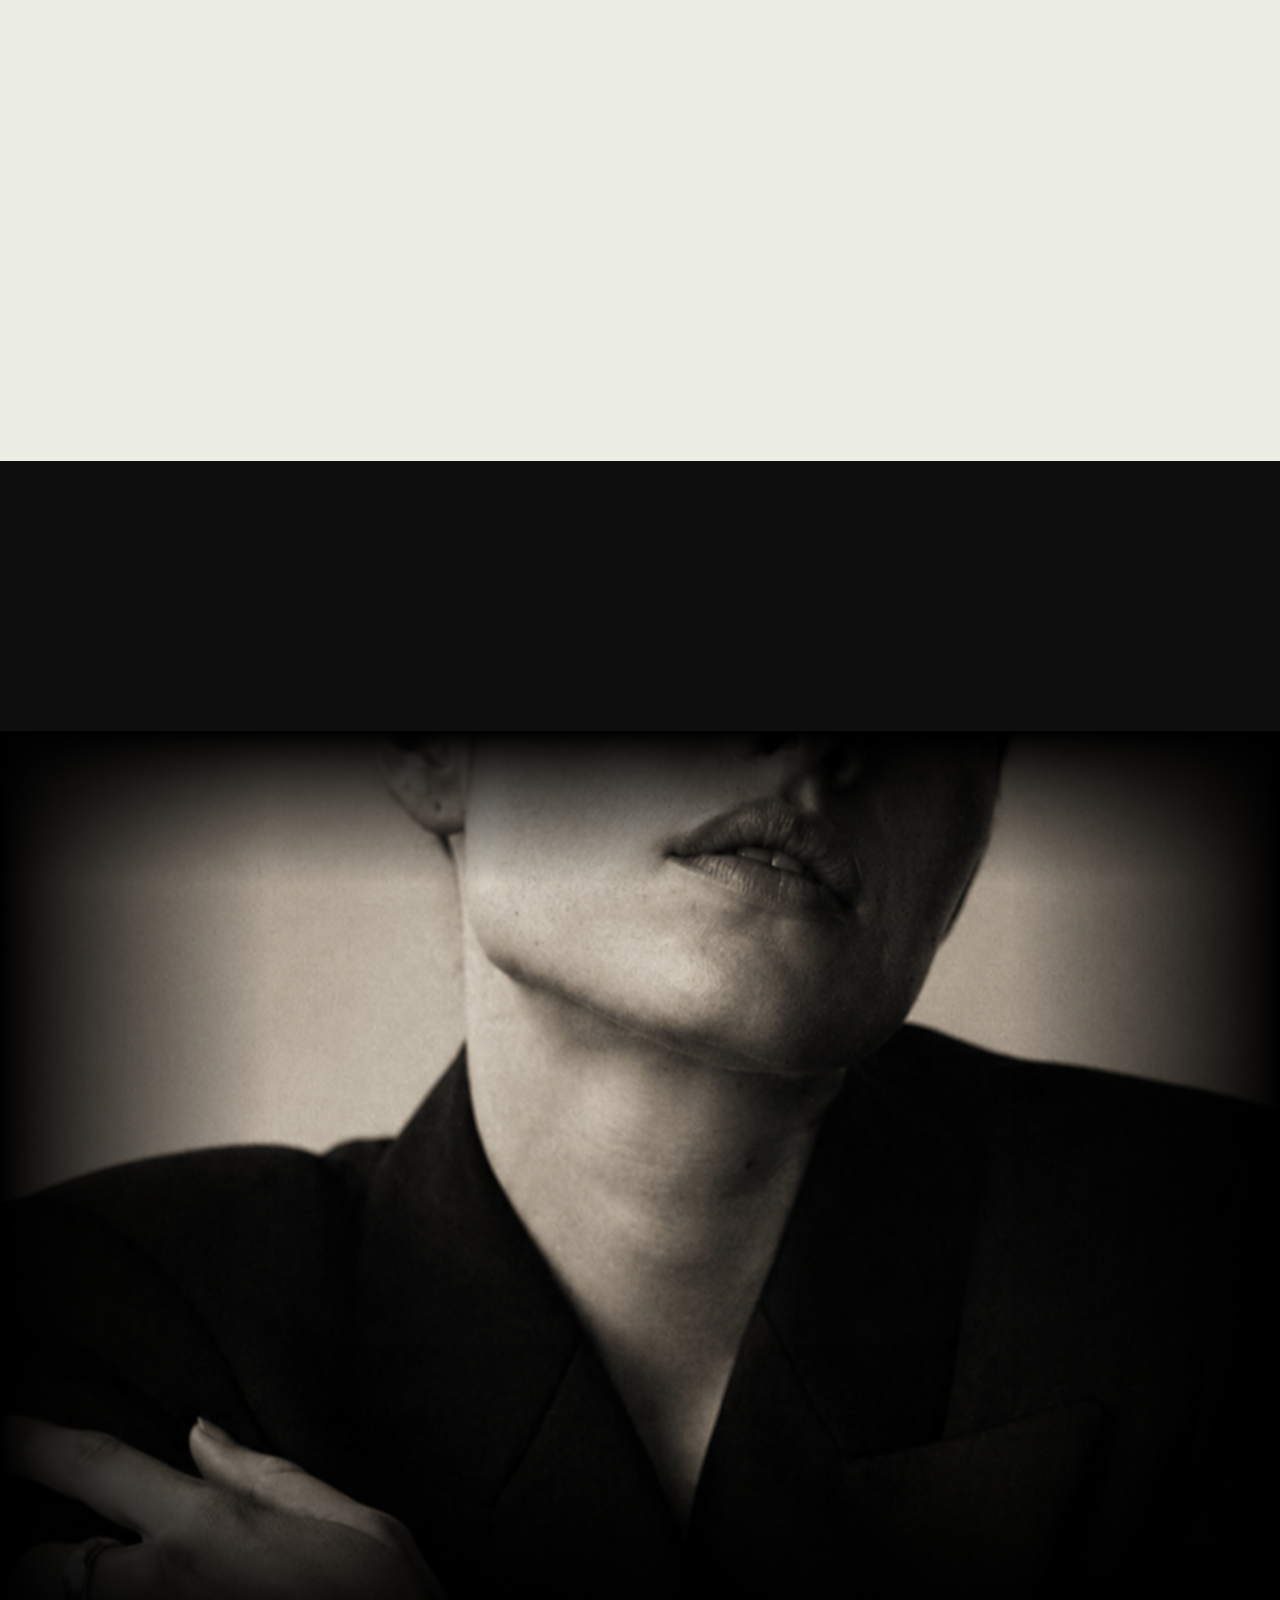
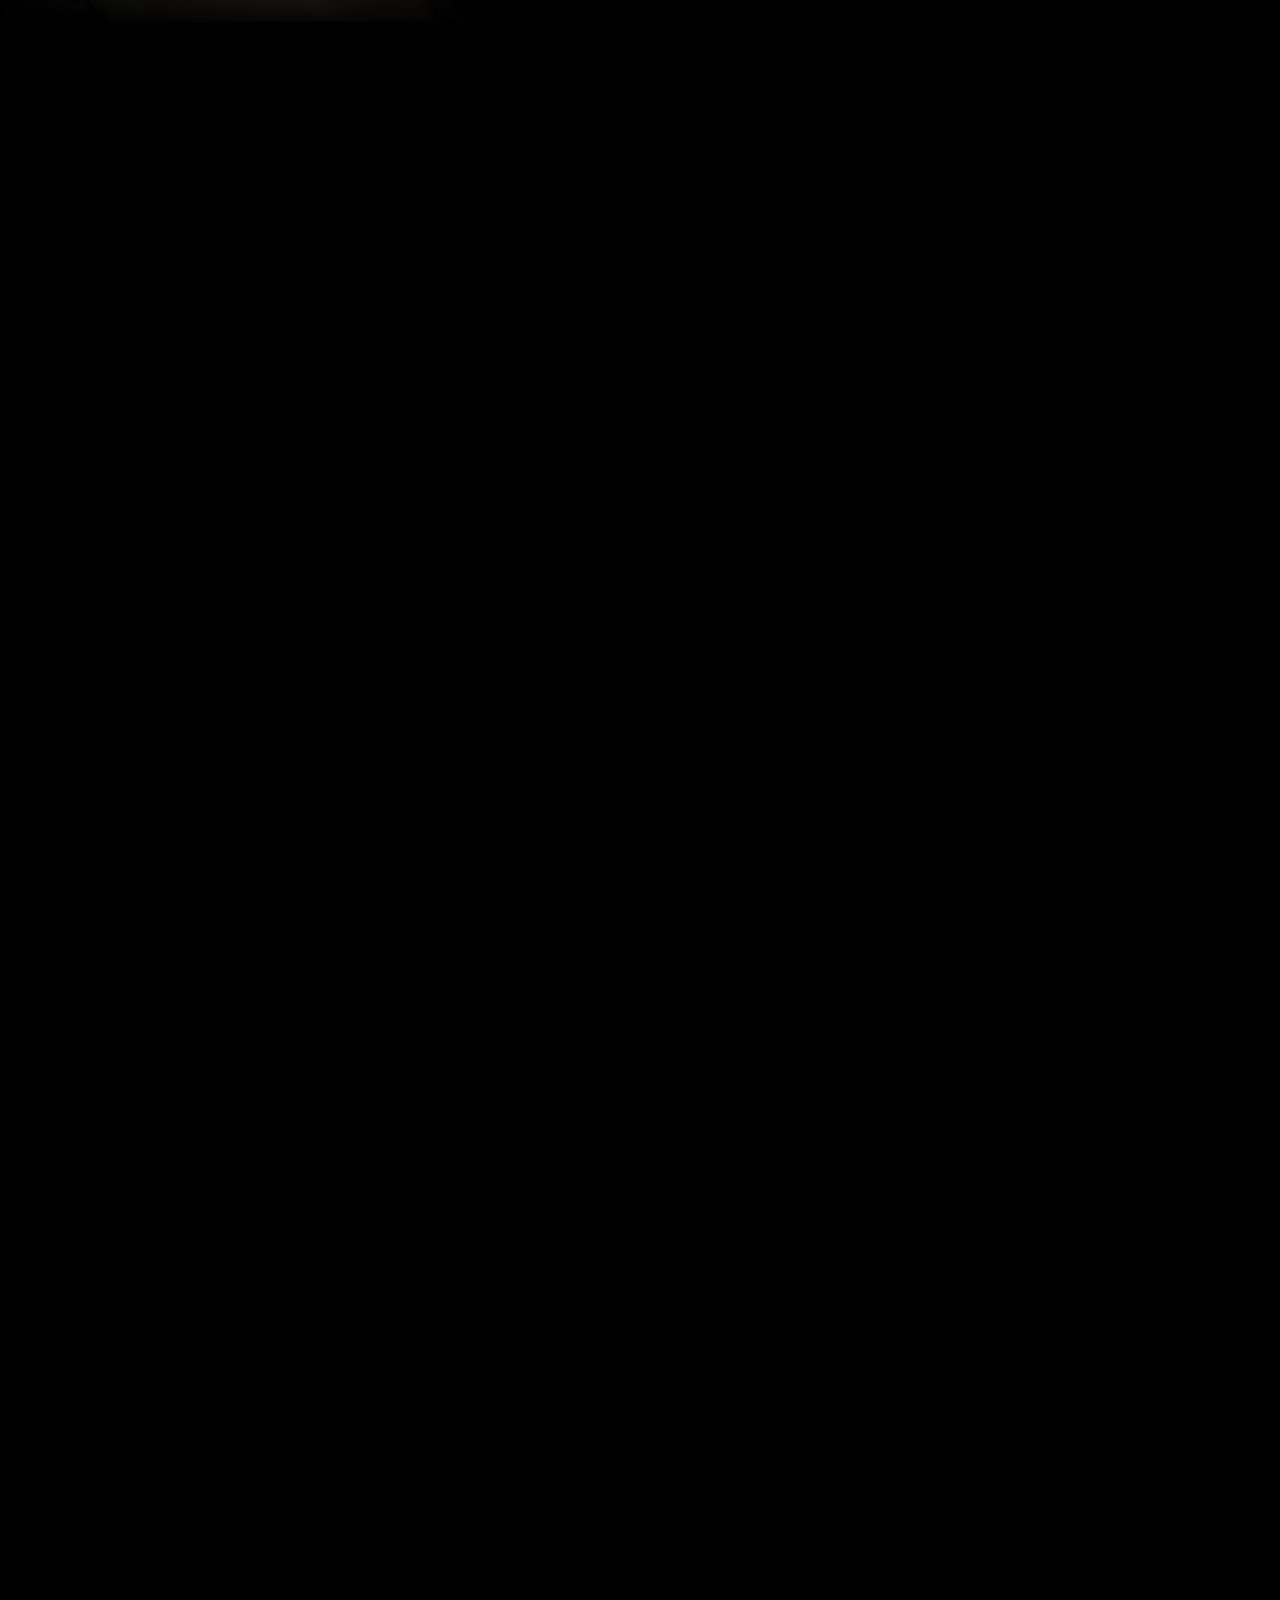
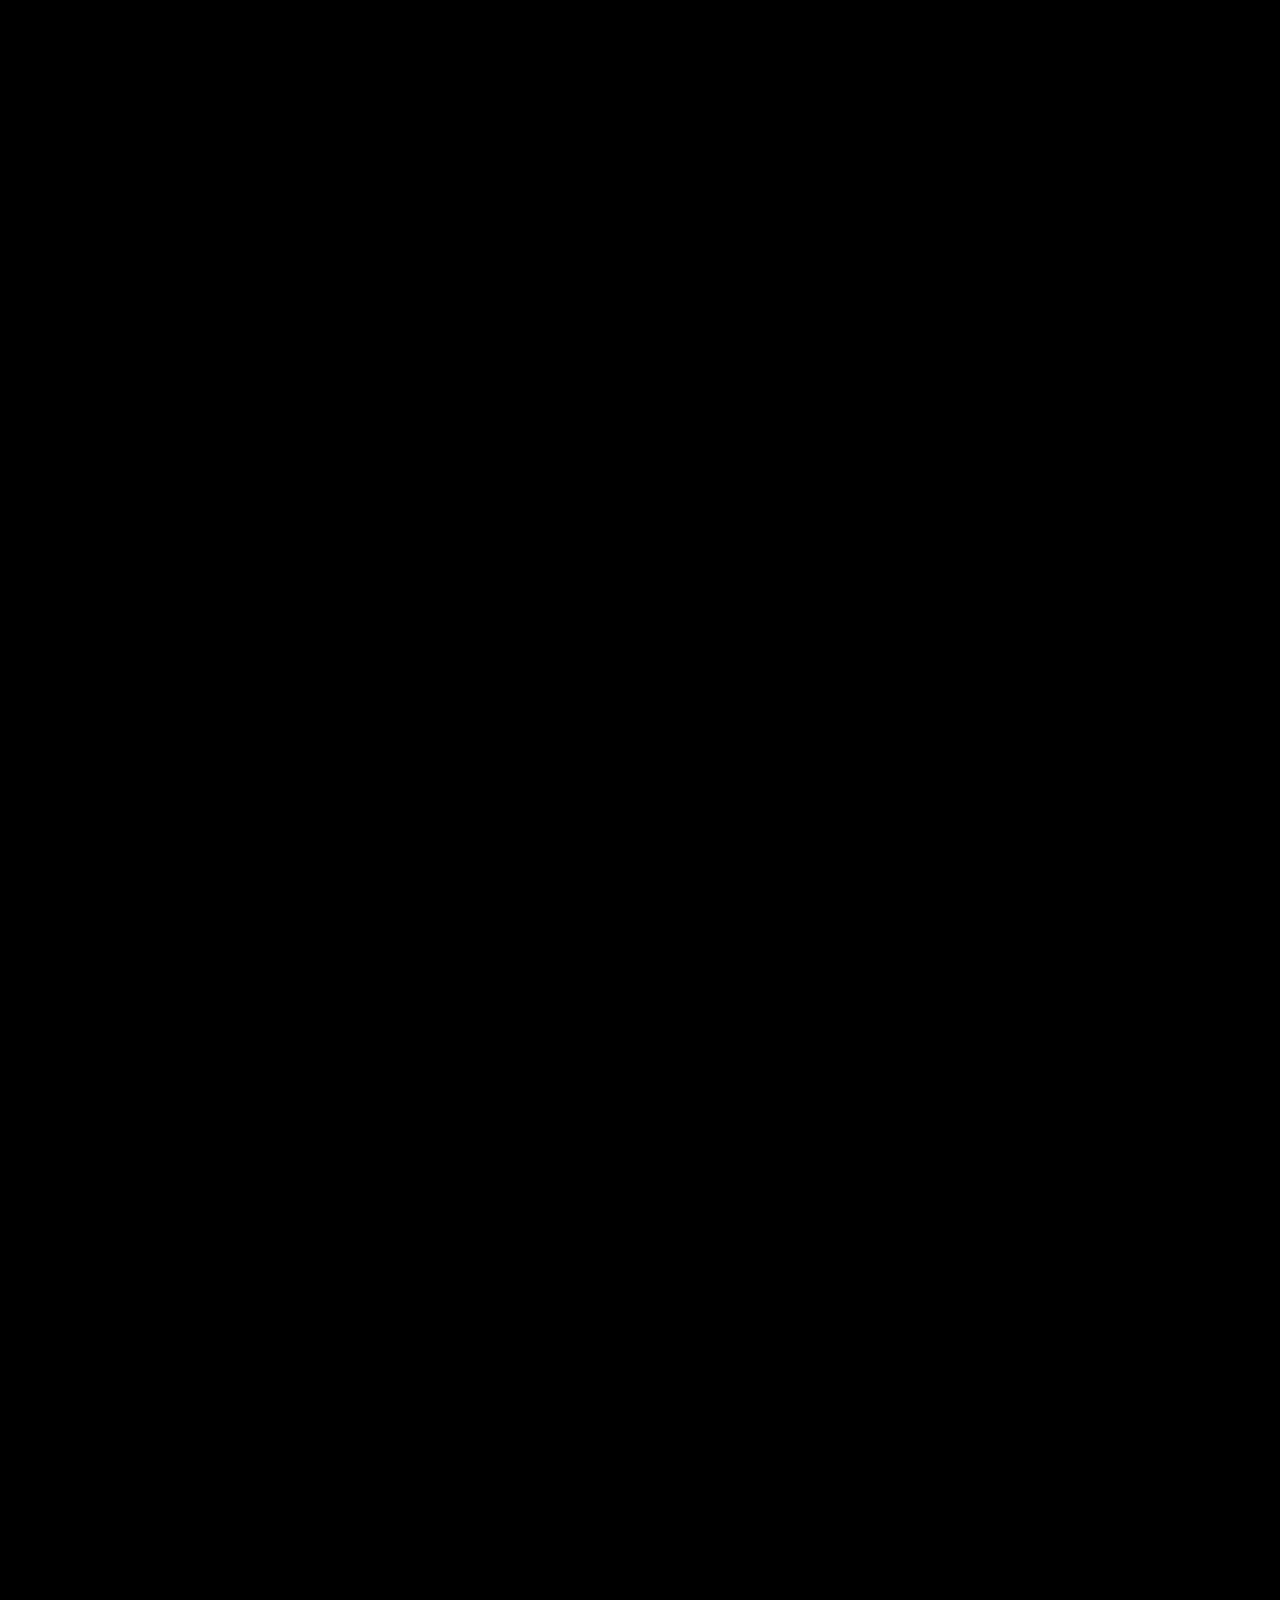
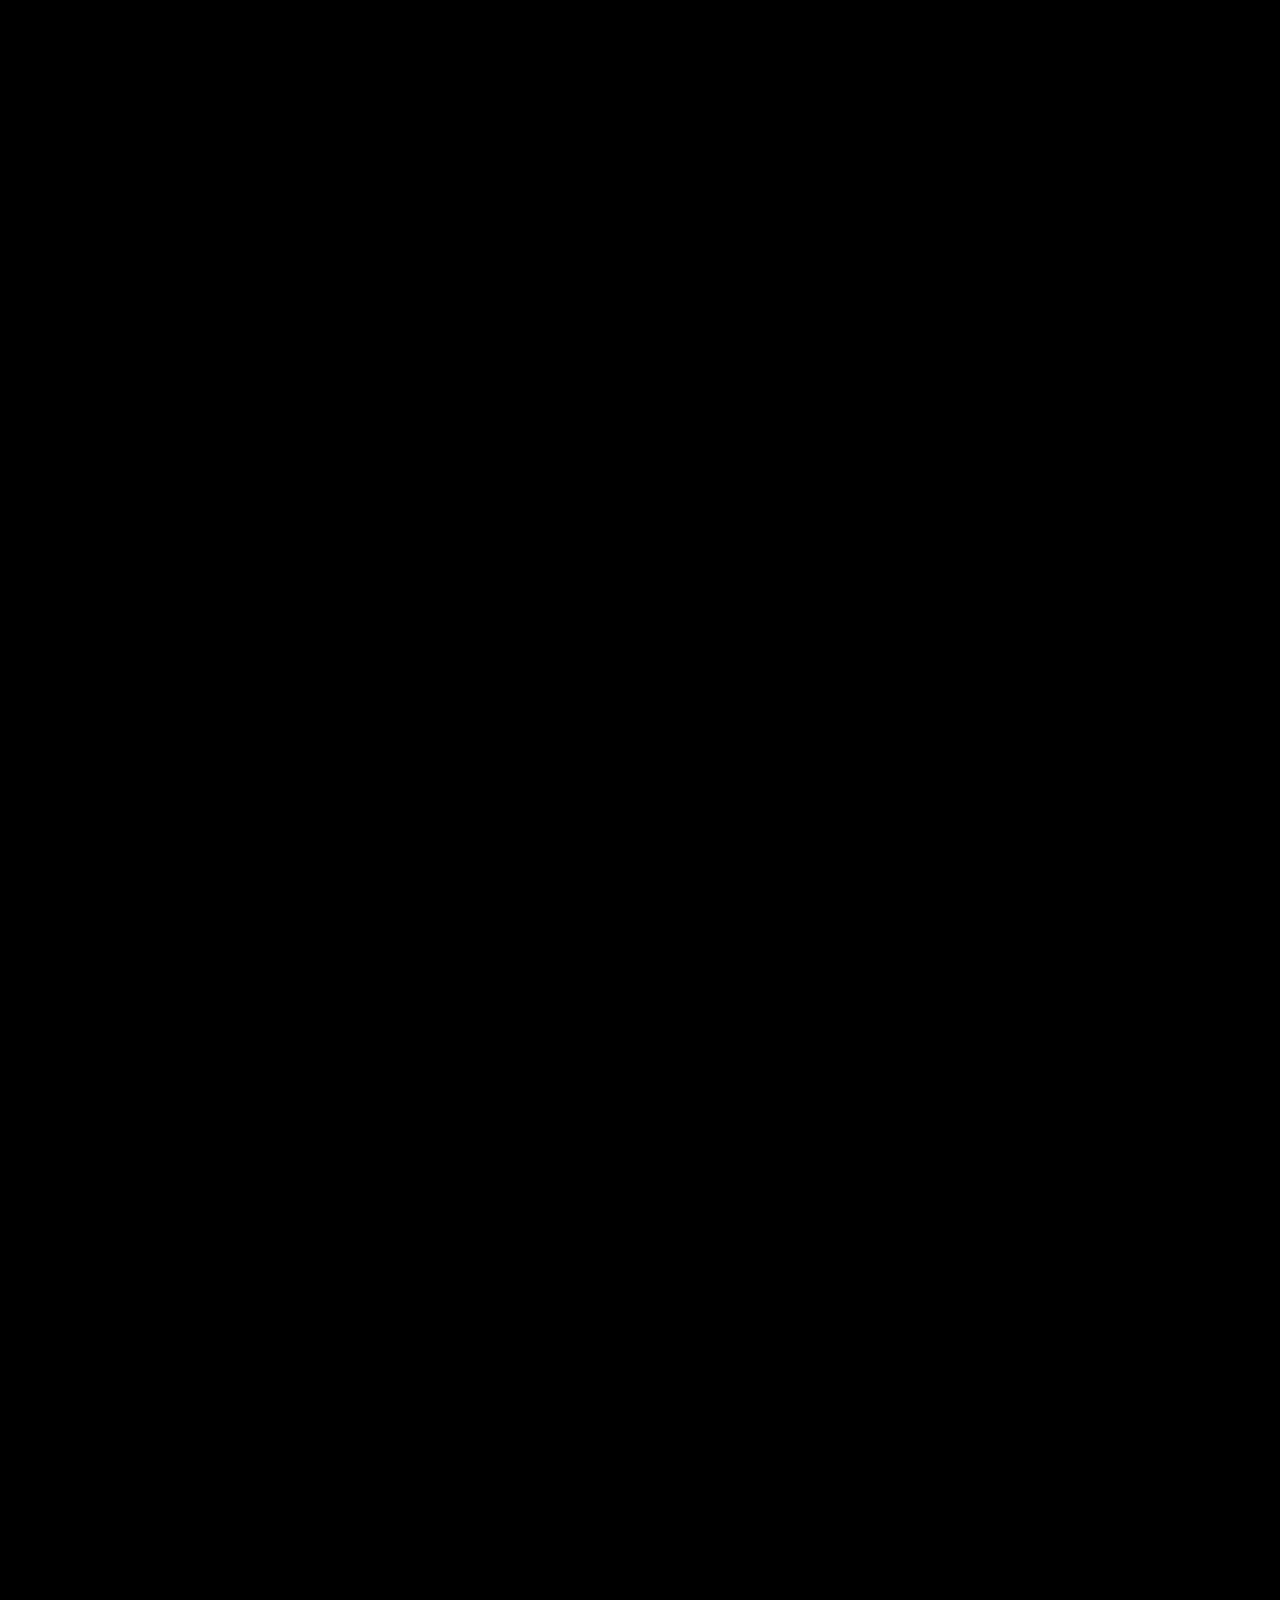
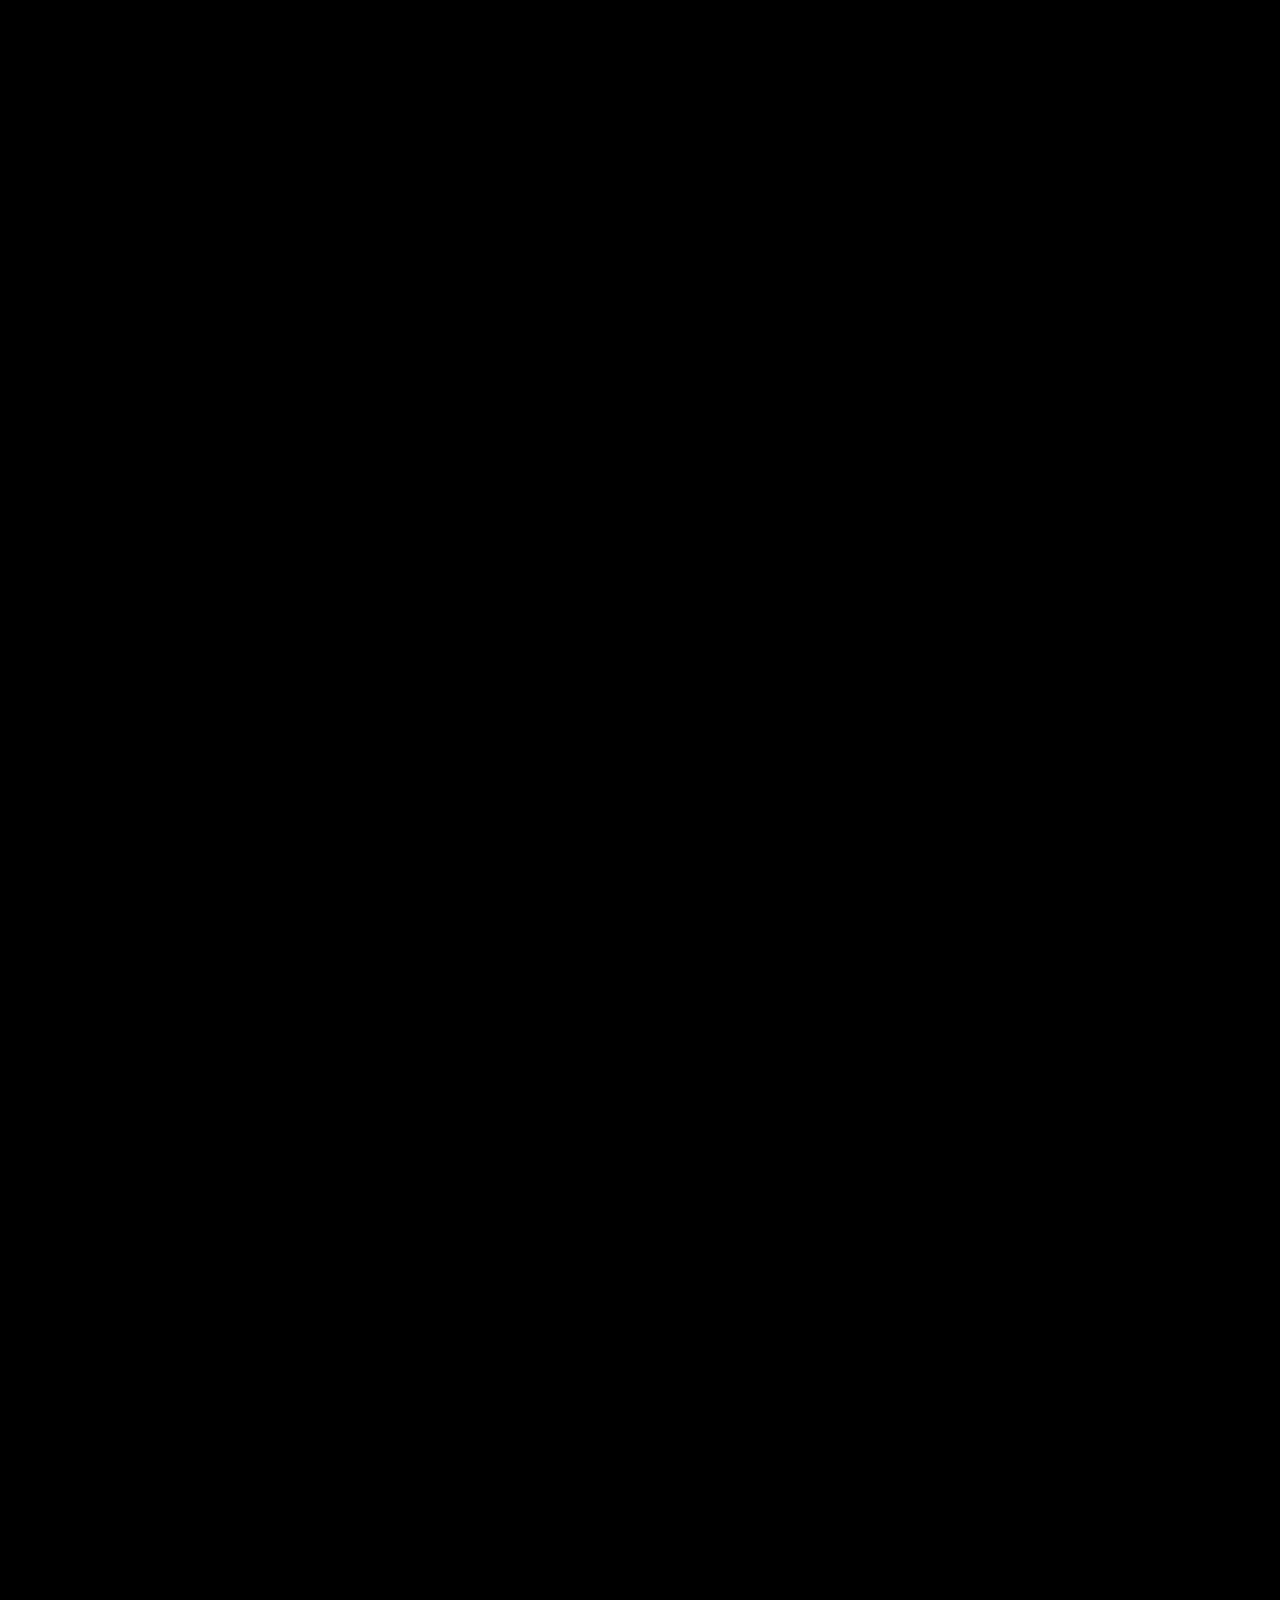
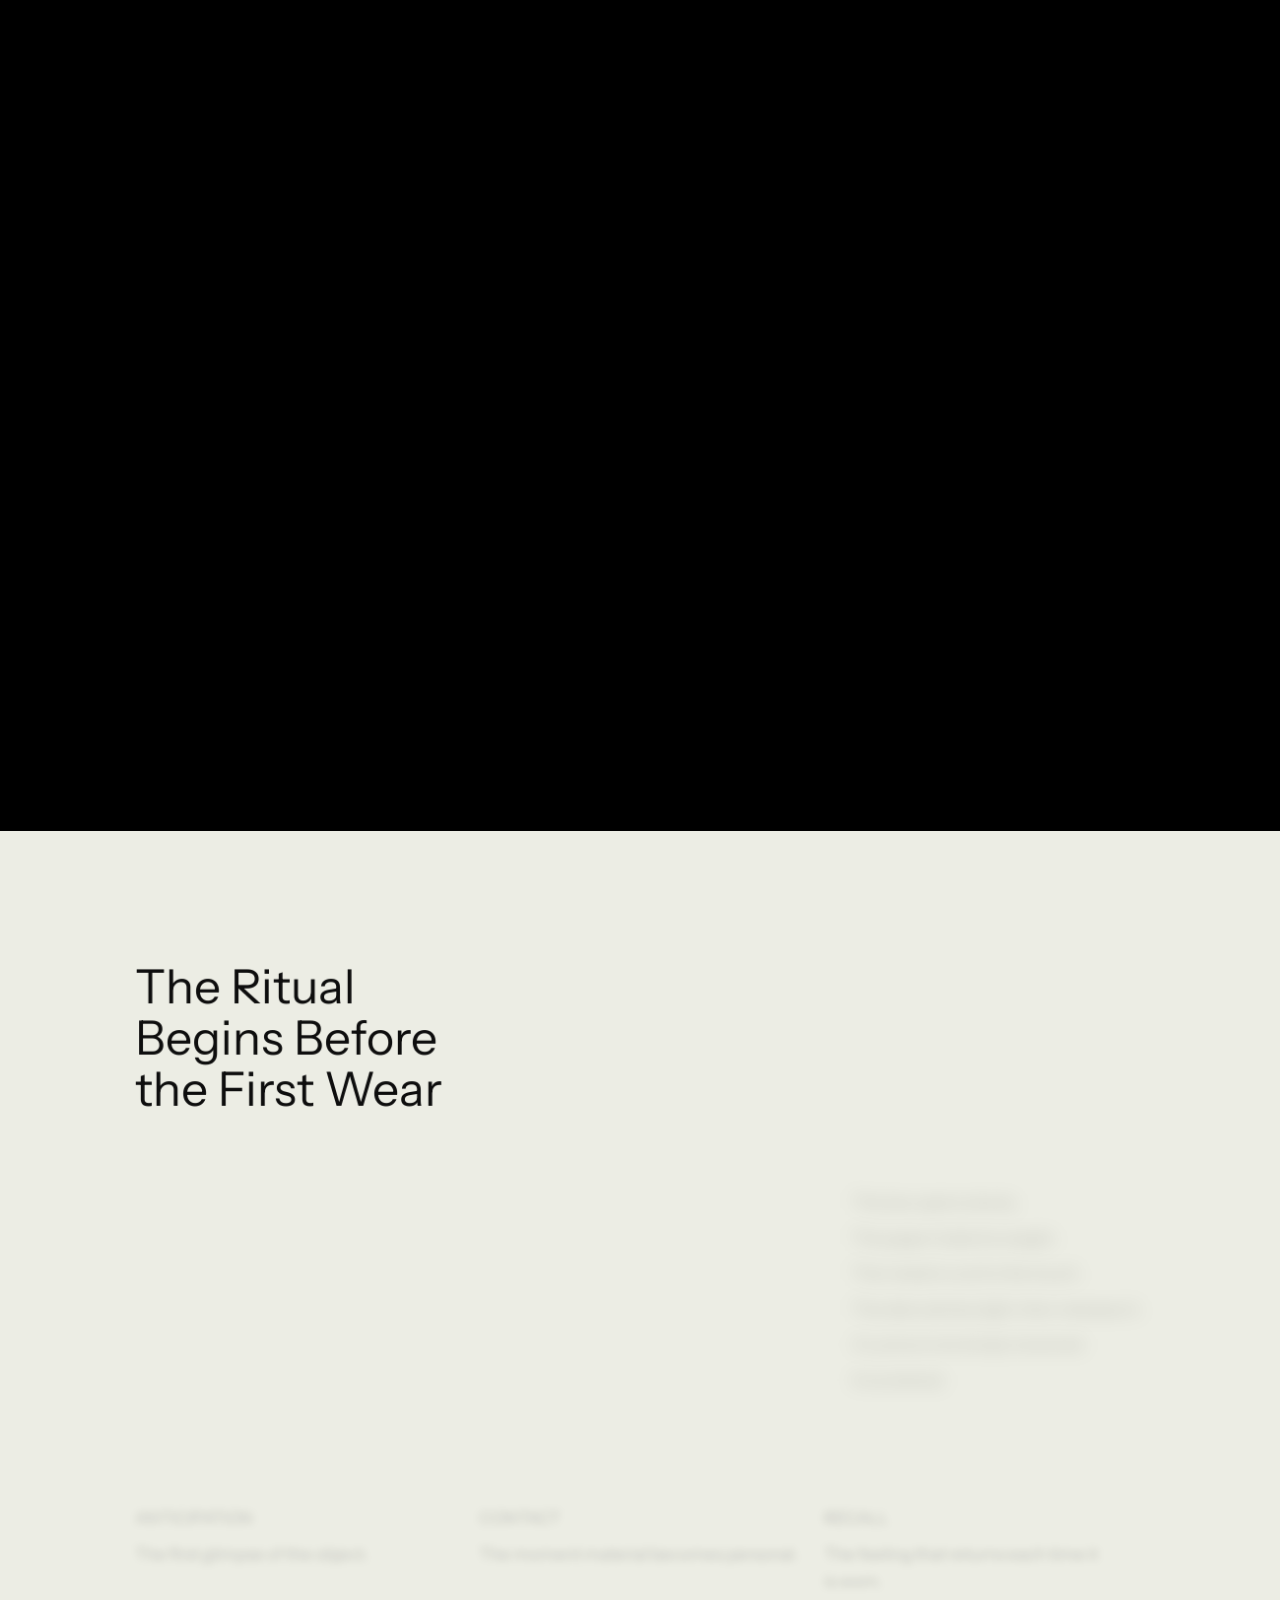
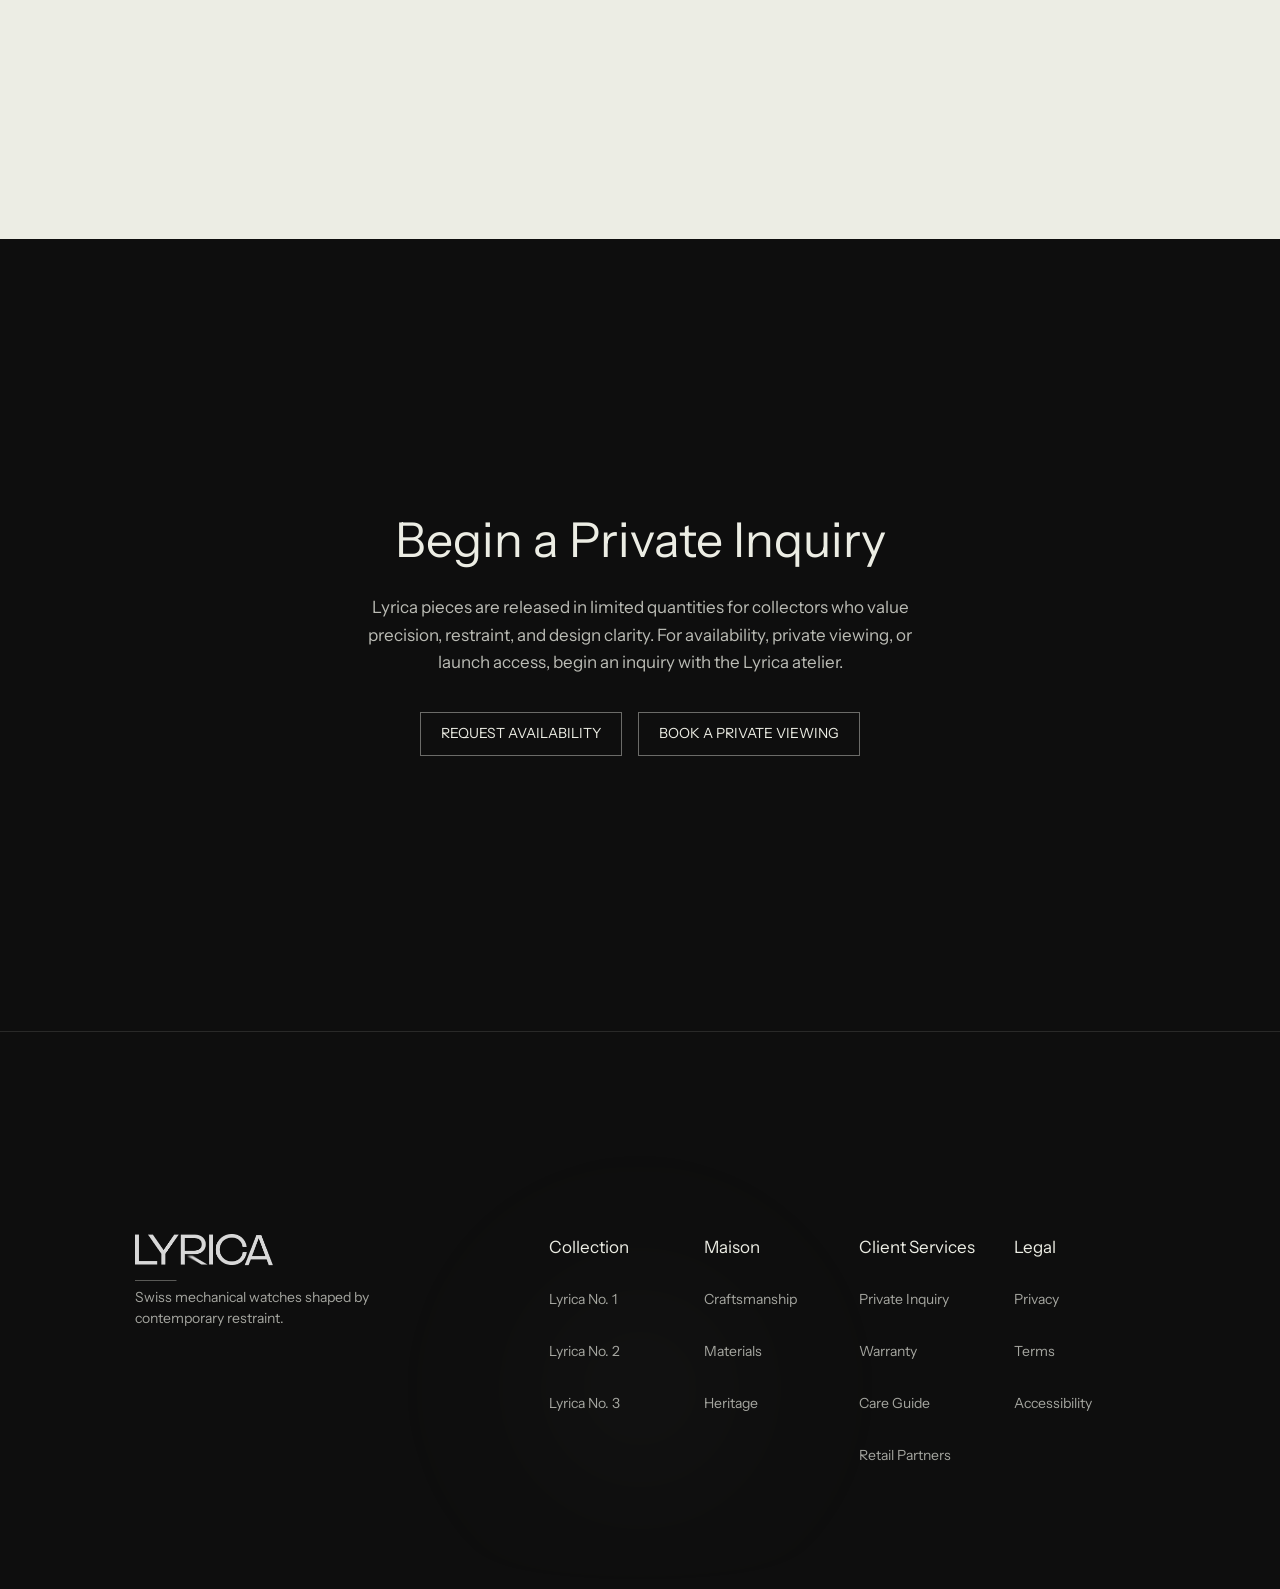
==== commit 74b1f43e: "Separate image and text fade timings — text waits until WE is gone Previous fix gated craft-sticky p" ====
--- a/landing-prototype/index.html
+++ b/landing-prototype/index.html
@@ -25,7 +25,7 @@
       content="Some objects do not pass through time. They gather it."
     />
     <meta name="twitter:image" content="../final-src-branding/Logo Final-full@4x.png" />
-    <link rel="stylesheet" href="./styles.css?v=4" />
+    <link rel="stylesheet" href="./styles.css?v=5" />
   </head>
   <body>
     <a class="skip-link" href="#object">Skip to content</a>
@@ -410,6 +410,6 @@
       </footer>
     </main>
 
-    <script src="./script.js?v=3"></script>
+    <script src="./script.js?v=5"></script>
   </body>
 </html>
--- a/landing-prototype/styles.css
+++ b/landing-prototype/styles.css
@@ -1645,7 +1645,7 @@
   padding: var(--space-13) var(--grid-margin);
   overflow: hidden;
   isolation: isolate;
-  opacity: var(--craft-enter-opacity);
+  opacity: 1;
   transform: none;
   transition: none;
 }
@@ -1672,6 +1672,7 @@
   position: absolute;
   inset: calc(var(--space-13) * -1) calc(var(--grid-margin) * -1);
   z-index: 0;
+  opacity: var(--craft-enter-opacity);
   transform:
     translate3d(0, var(--craft-media-y), 0)
     scale(calc(var(--craft-media-scale) * var(--craft-enter-scale)));
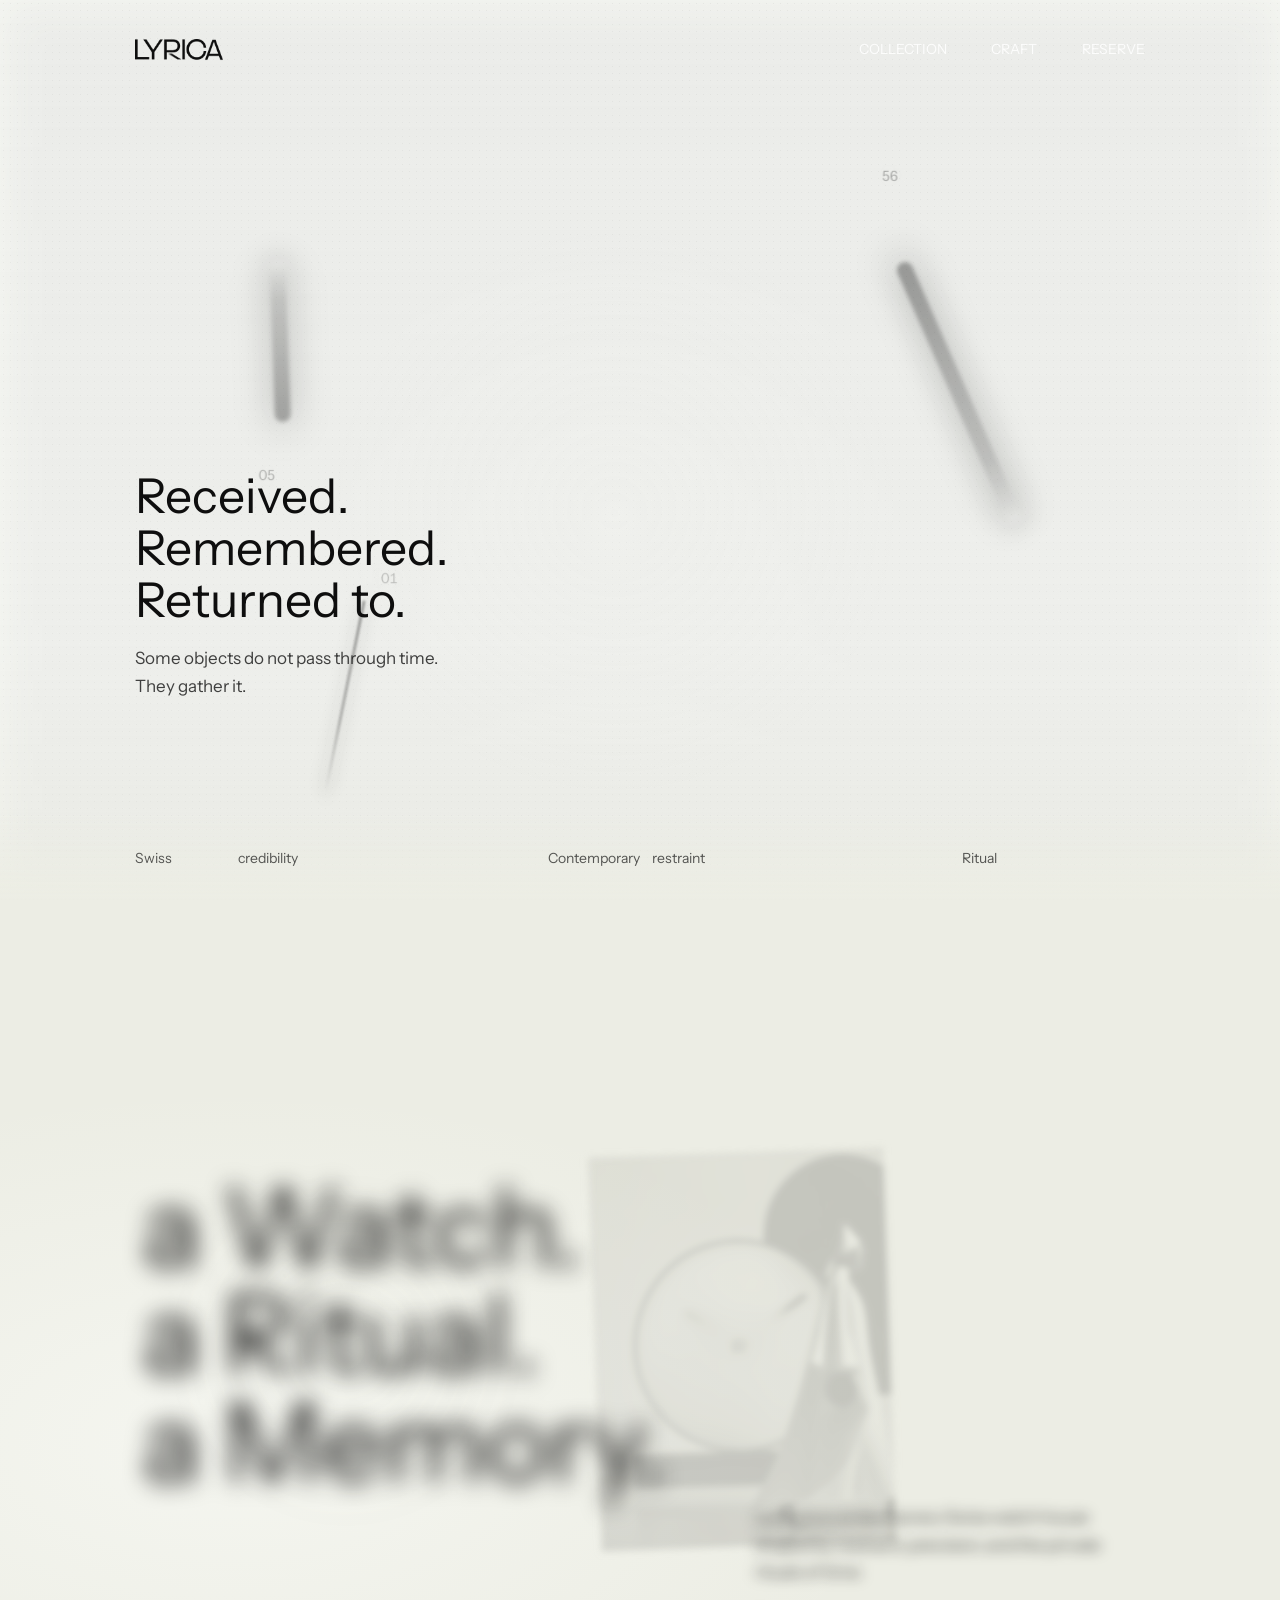
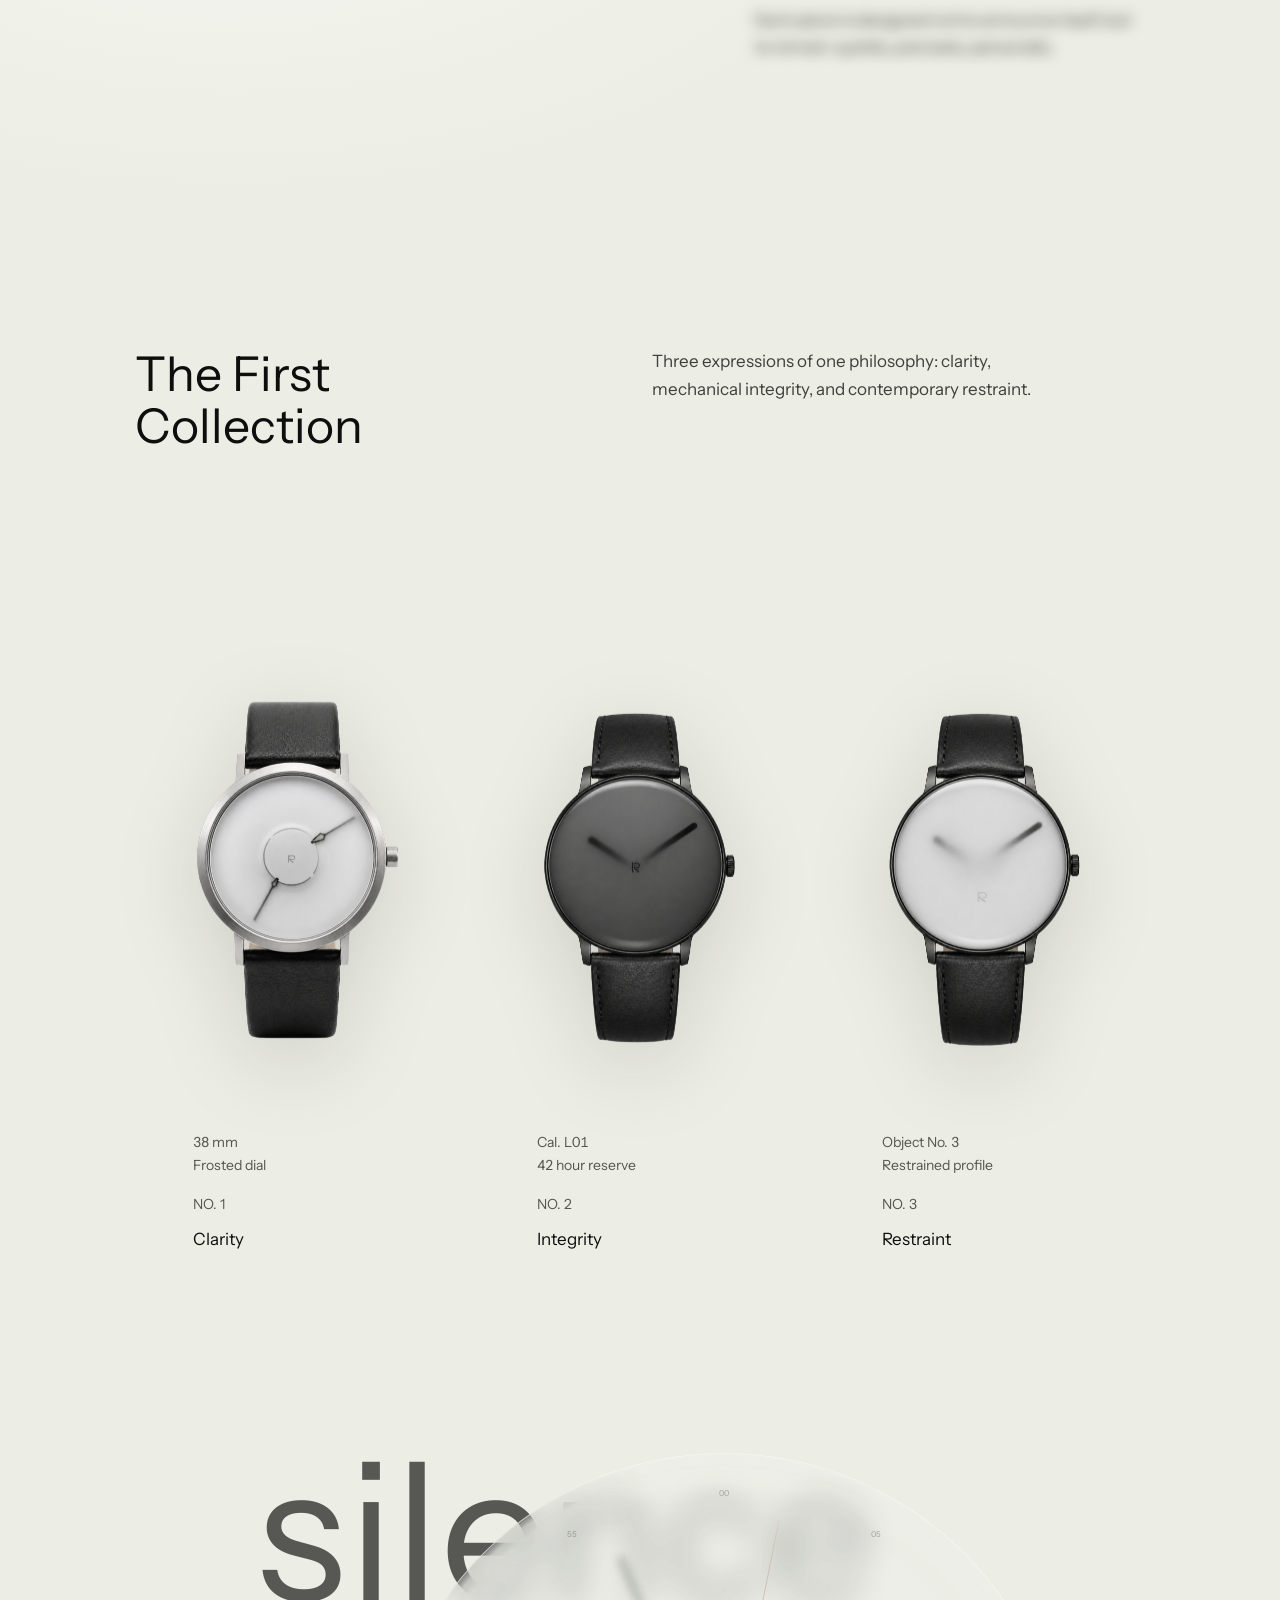
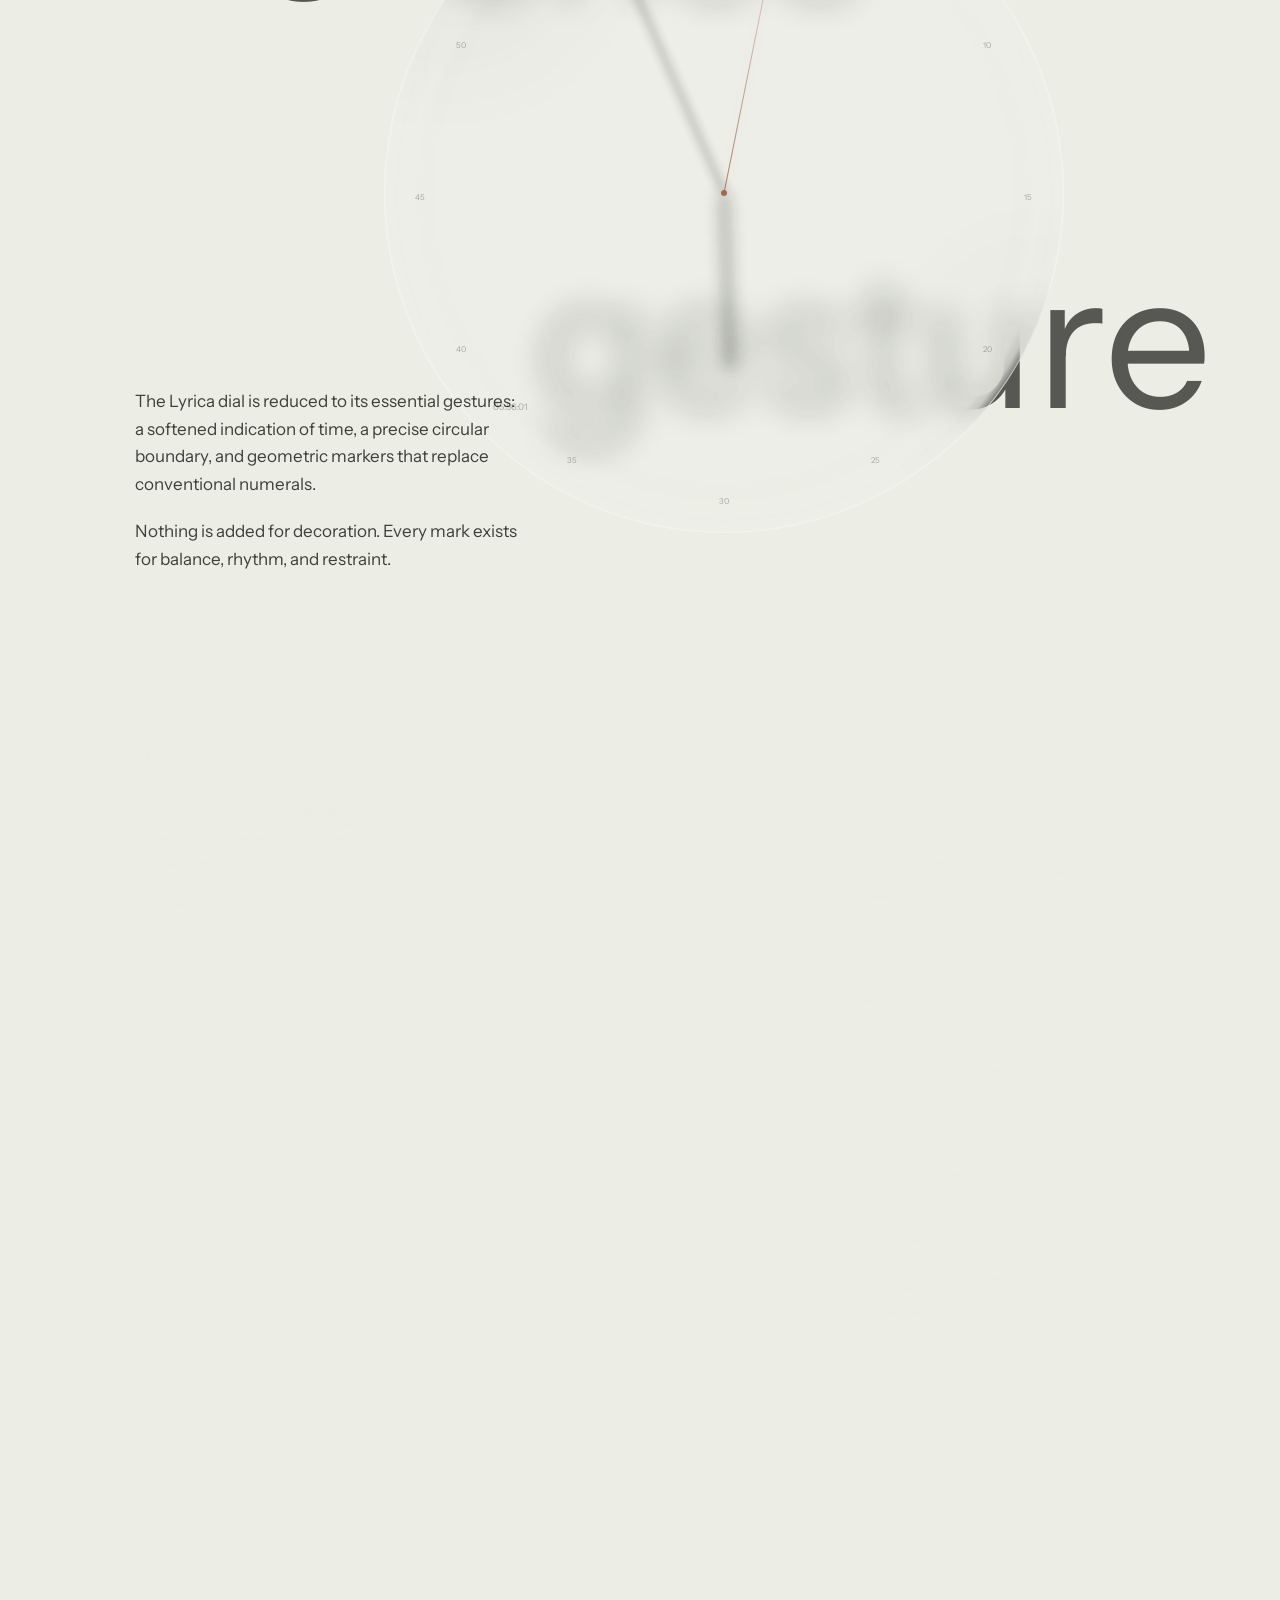
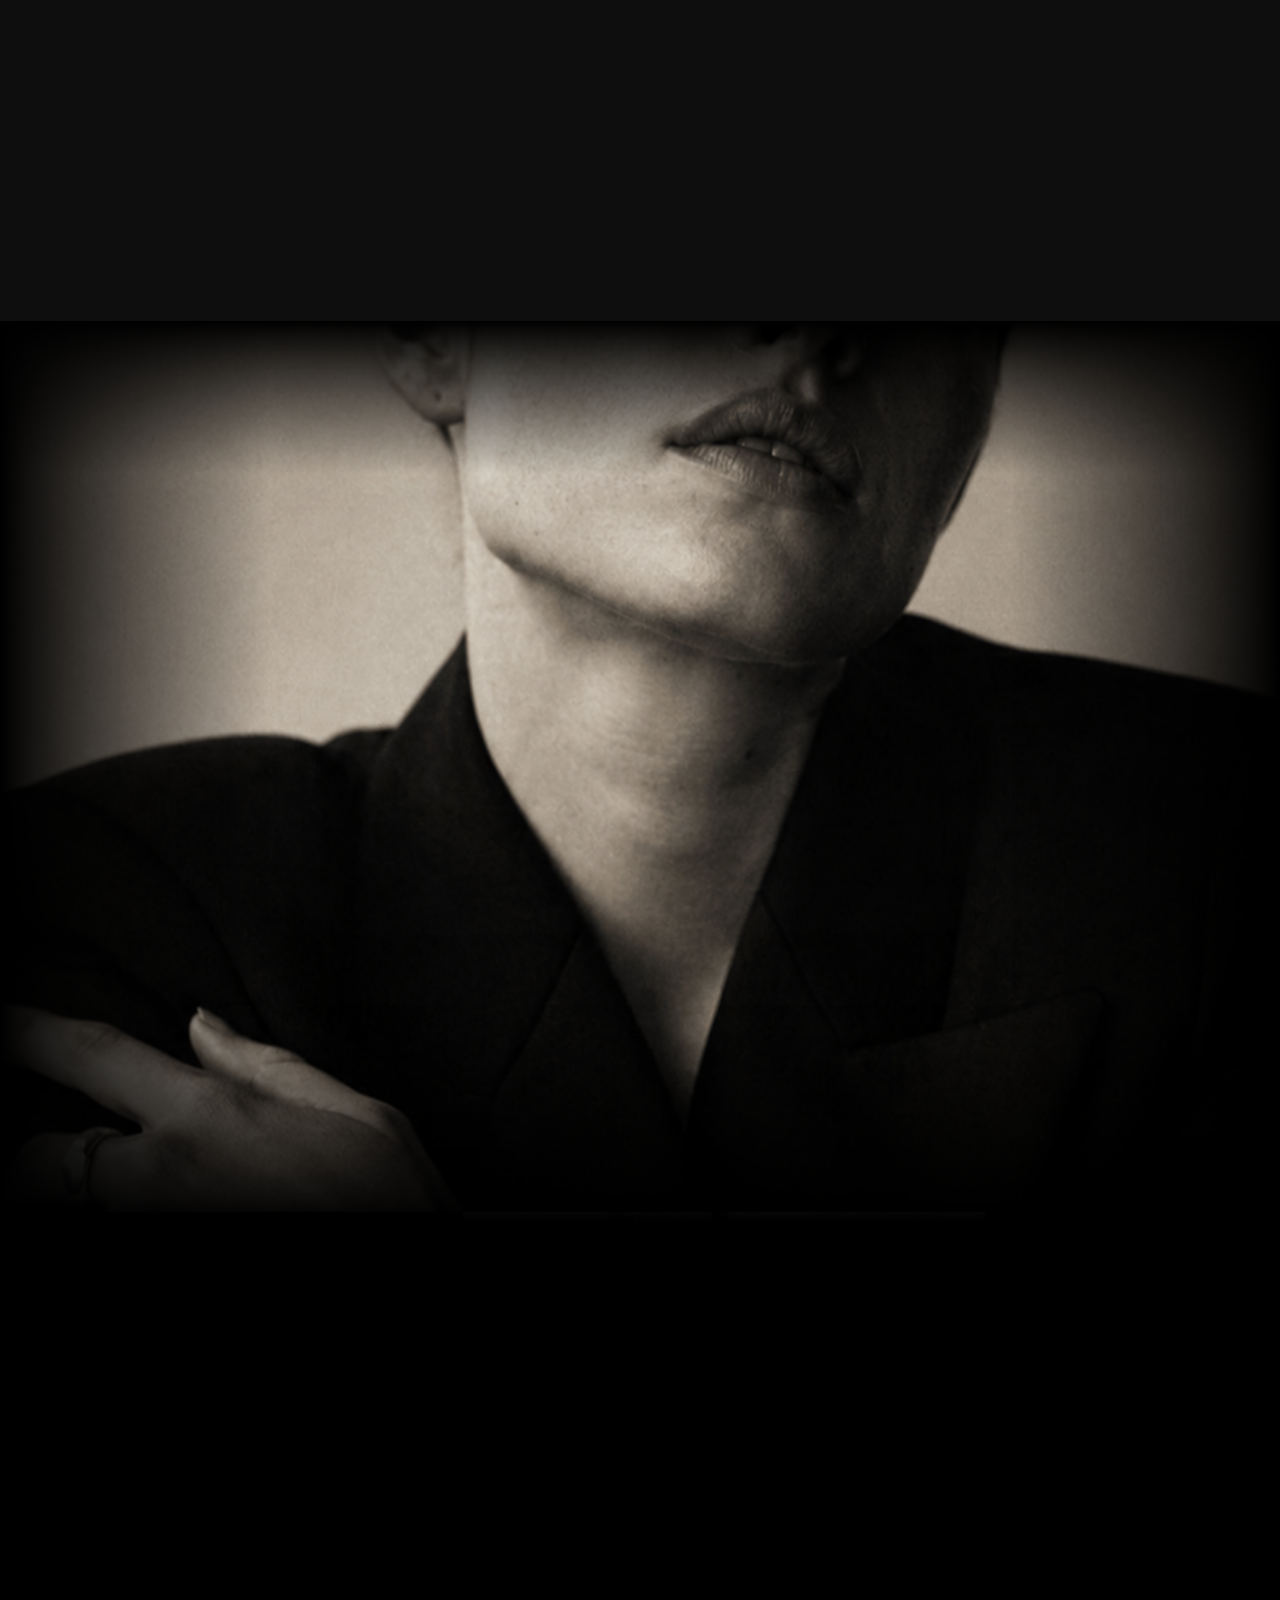
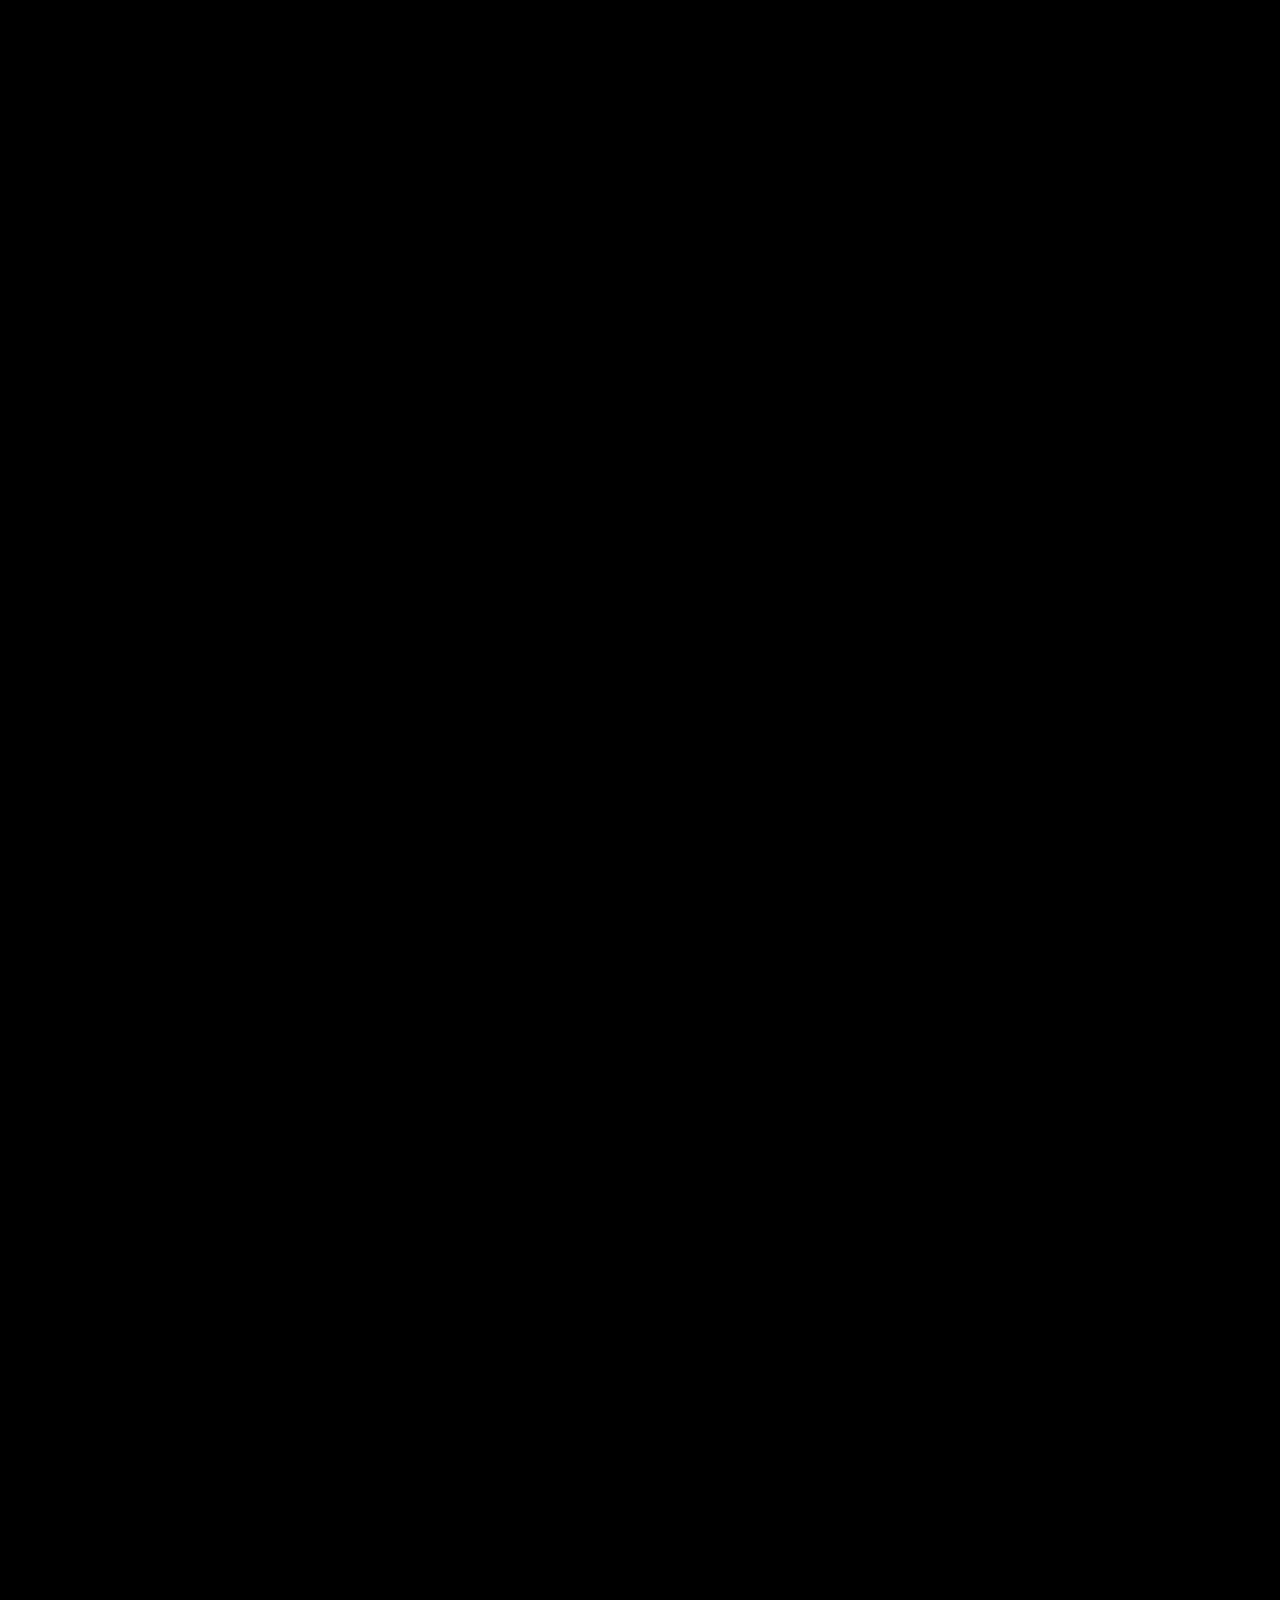
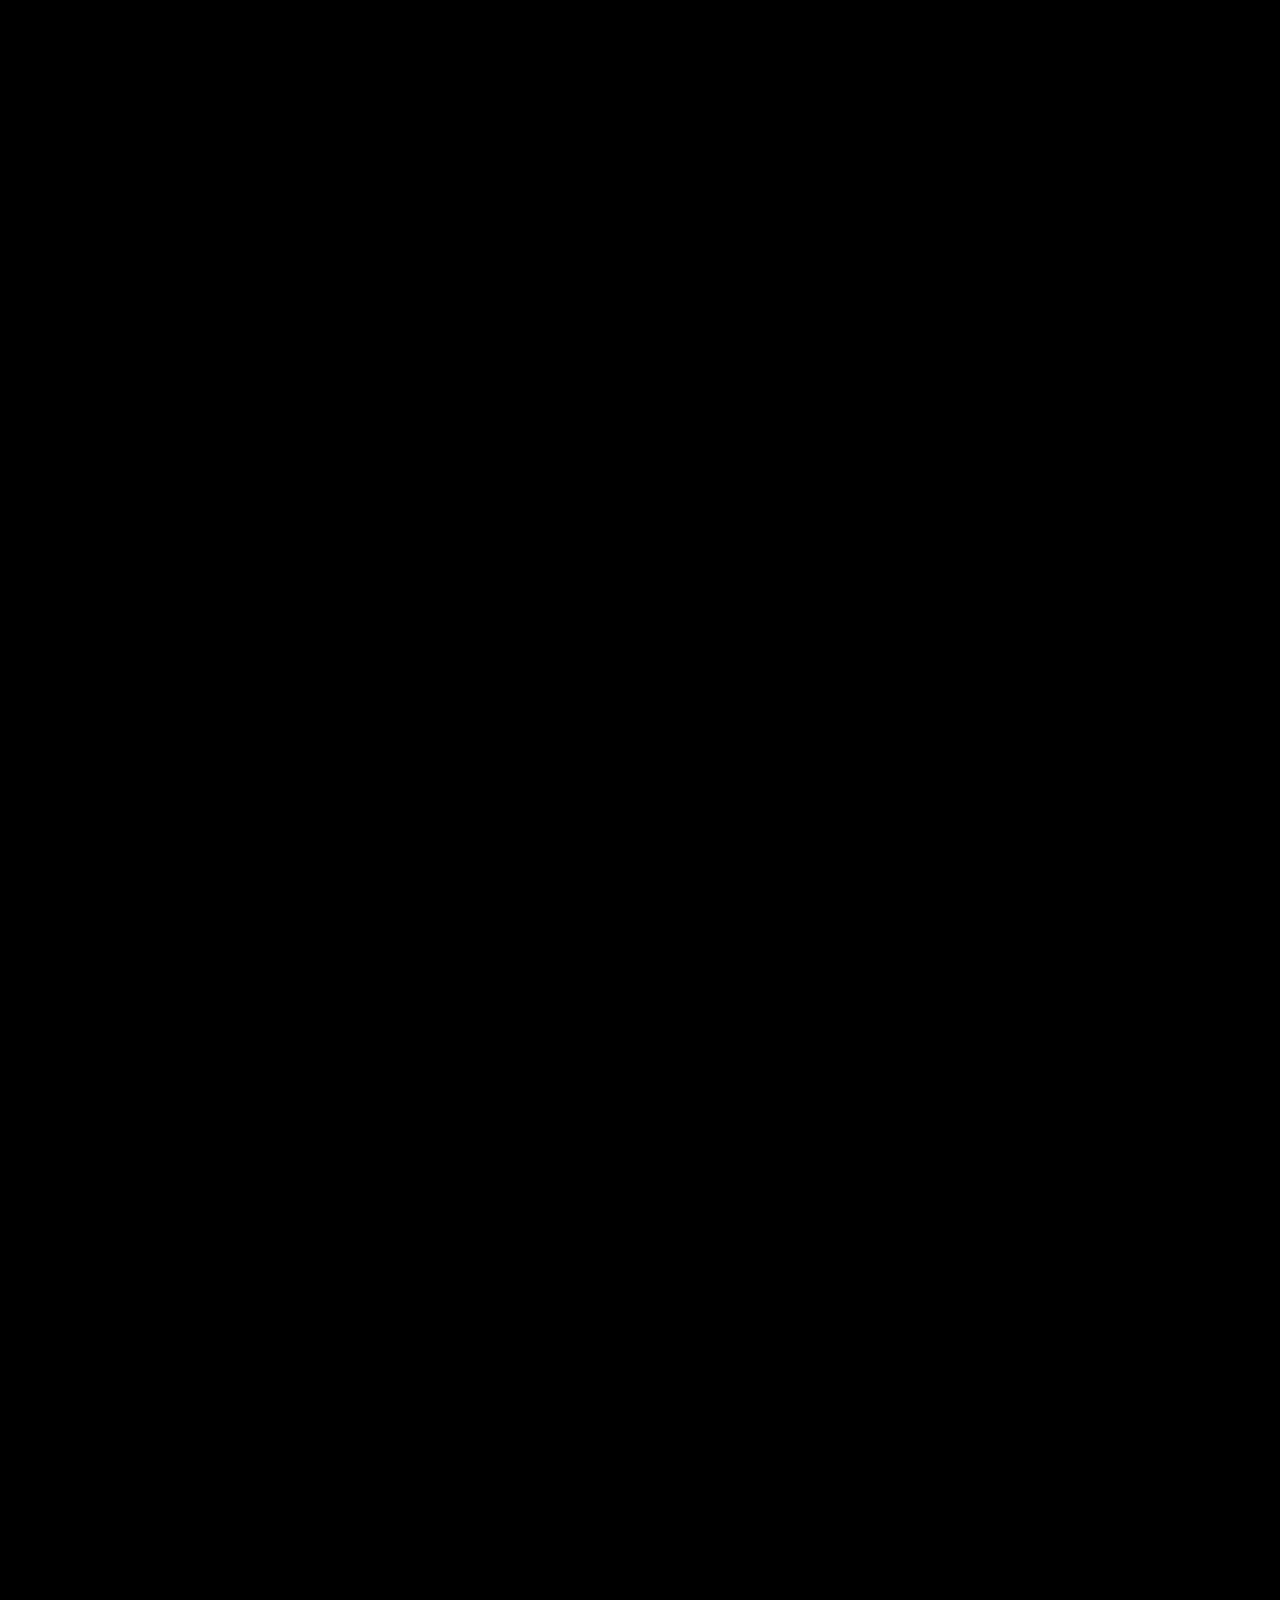
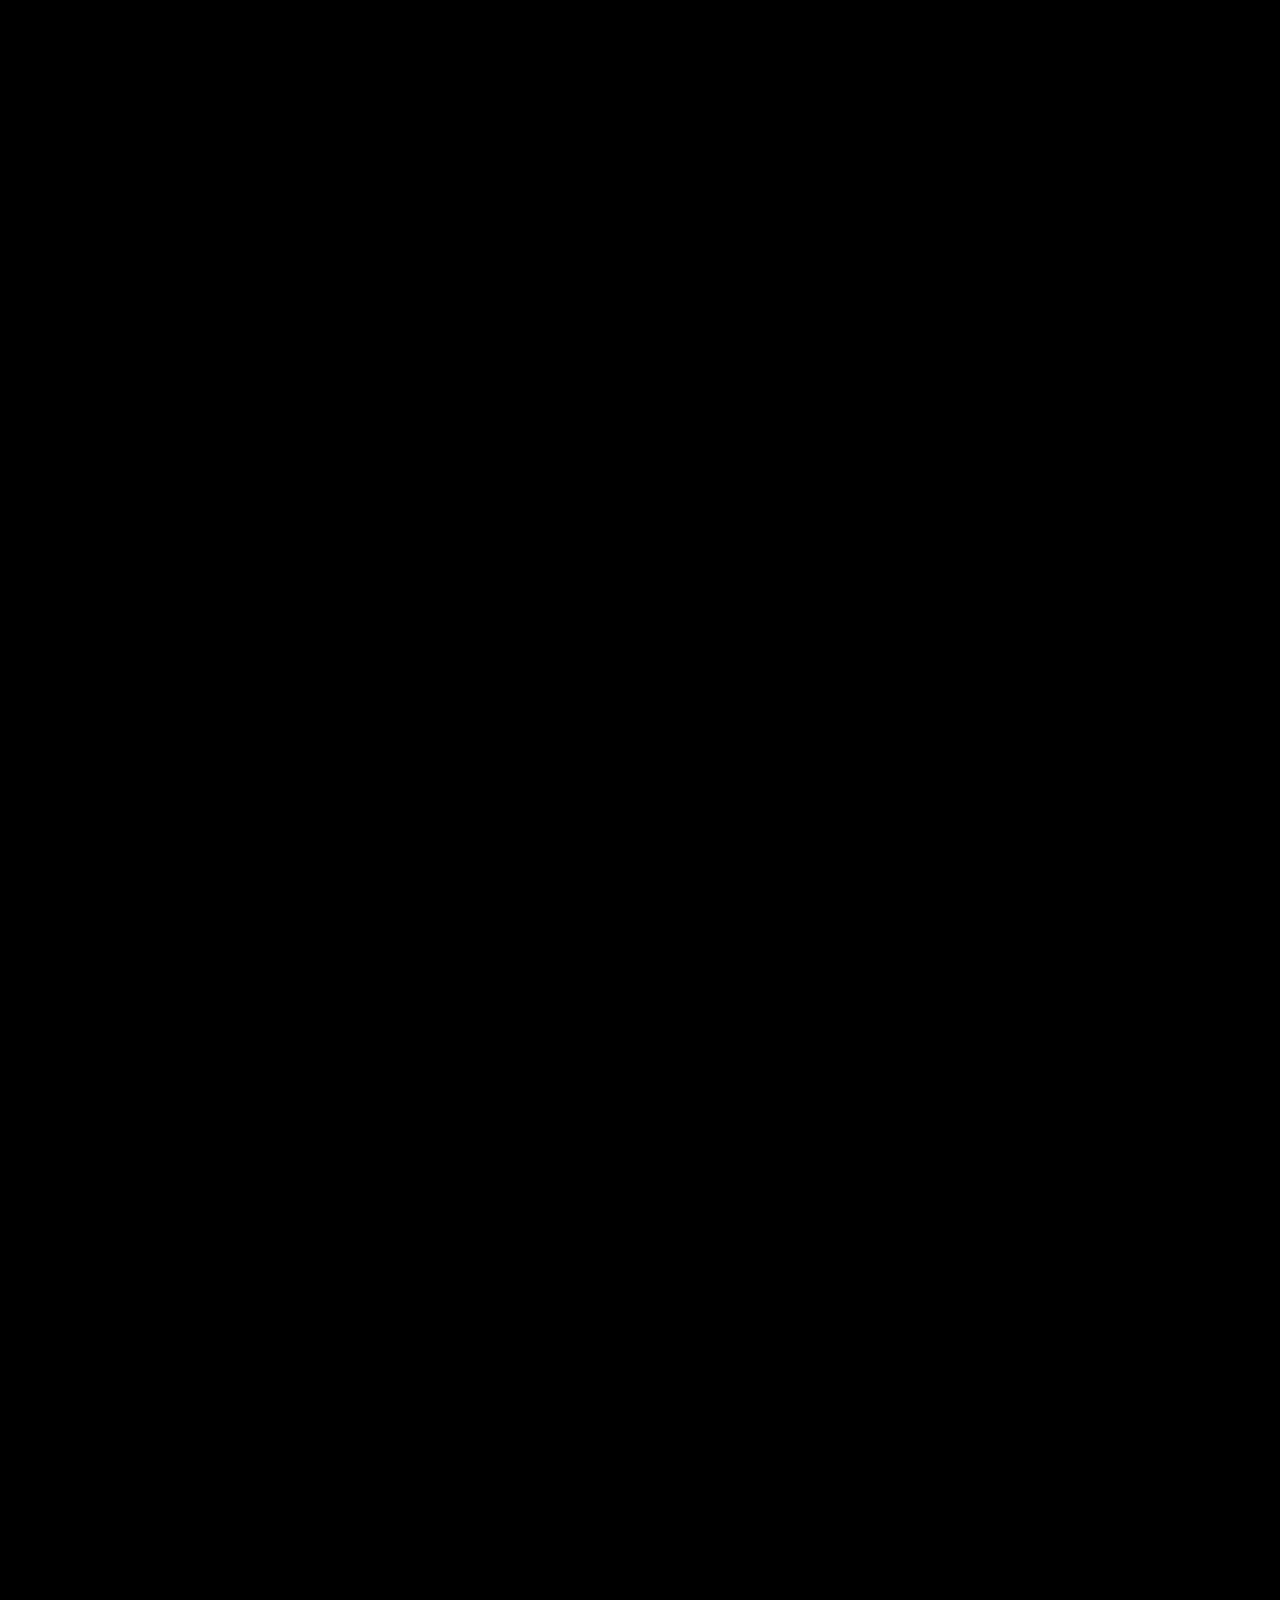
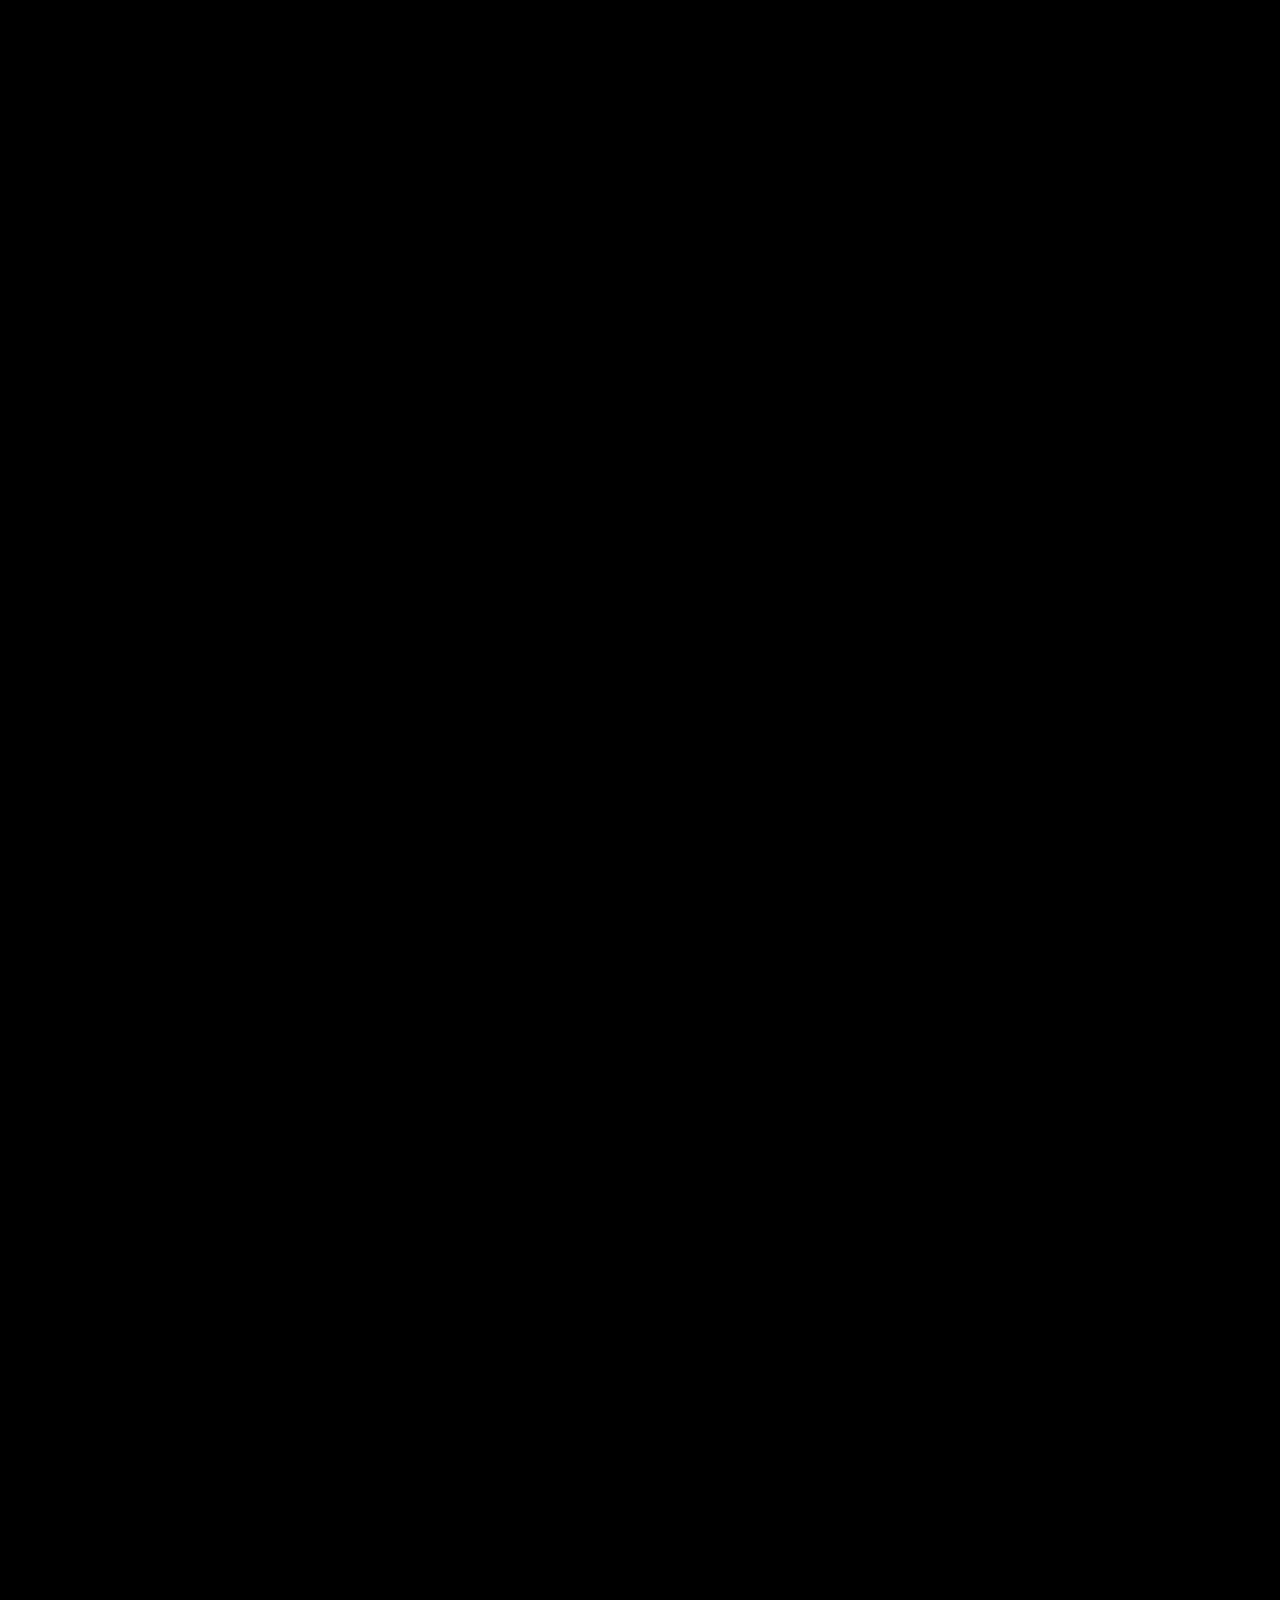
==== commit 626531d8: "Publish Lyrica Pages site" ====
--- a/landing-prototype/index.html
+++ b/landing-prototype/index.html
@@ -25,7 +25,7 @@
       content="Some objects do not pass through time. They gather it."
     />
     <meta name="twitter:image" content="../final-src-branding/Logo Final-full@4x.png" />
-    <link rel="stylesheet" href="./styles.css?v=5" />
+    <link rel="stylesheet" href="./styles.css?v=7" />
   </head>
   <body>
     <a class="skip-link" href="#object">Skip to content</a>
@@ -79,9 +79,9 @@
             />
           </a>
           <nav class="nav-links" aria-label="Sections">
-            <a href="#collection">Collection</a>
-            <a href="#craft">Craft</a>
-            <a href="#reserve">Reserve</a>
+            <a href="./collection.html">Collection</a>
+            <a href="./craft.html">Craft</a>
+            <a href="./reserve.html">Reserve</a>
           </nav>
         </header>
 
@@ -410,6 +410,6 @@
       </footer>
     </main>
 
-    <script src="./script.js?v=5"></script>
+    <script src="./script.js?v=7"></script>
   </body>
 </html>
--- a/landing-prototype/styles.css
+++ b/landing-prototype/styles.css
@@ -1387,11 +1387,12 @@
   --observe-content-opacity: 1;
   --observe-content-y: 0px;
   --observe-content-blur: 0px;
-  height: 160svh;
+  height: 280svh;
   min-height: 0;
   position: relative;
   z-index: 4;
   display: block;
+  align-content: start;
   padding: 0;
   background: var(--paper-bone);
   background-size: auto;
@@ -1601,16 +1602,18 @@
   --craft-enter-y: 0;
   --craft-enter-scale: 1.04;
   --craft-enter-blur: 4px;
+  --craft-enter-clip: 28%;
   --craft-bg-opacity: 0;
-  height: 130svh;
+  height: 220svh;
   min-height: 0;
-  margin-top: -100svh;
+  margin-top: 0;
   position: relative;
-  z-index: 30;
+  z-index: 5;
   display: block;
+  align-content: start;
   padding: 0;
-  overflow: visible;
-  background: transparent;
+  overflow: hidden;
+  background: var(--lyrica-ink);
 }
 
 .craftsmanship::before {
@@ -1642,7 +1645,7 @@
   grid-template-columns: repeat(var(--grid-columns), minmax(0, 1fr));
   column-gap: var(--grid-gutter);
   align-items: stretch;
-  padding: var(--space-13) var(--grid-margin);
+  padding: var(--space-9) var(--grid-margin) var(--space-10);
   overflow: hidden;
   isolation: isolate;
   opacity: 1;
@@ -1674,11 +1677,29 @@
   z-index: 0;
   opacity: var(--craft-enter-opacity);
   transform:
-    translate3d(0, var(--craft-media-y), 0)
+    translate3d(0, calc(var(--craft-media-y) + var(--craft-enter-y)), 0)
     scale(calc(var(--craft-media-scale) * var(--craft-enter-scale)));
   filter: blur(calc(var(--craft-media-blur) + var(--craft-enter-blur)));
+  -webkit-mask-image:
+    linear-gradient(
+      to bottom,
+      transparent 0%,
+      transparent max(0%, calc(var(--craft-enter-clip) - 12%)),
+      rgba(0, 0, 0, 0.36) max(0%, calc(var(--craft-enter-clip) - 5%)),
+      #000 var(--craft-enter-clip),
+      #000 100%
+    );
+  mask-image:
+    linear-gradient(
+      to bottom,
+      transparent 0%,
+      transparent max(0%, calc(var(--craft-enter-clip) - 12%)),
+      rgba(0, 0, 0, 0.36) max(0%, calc(var(--craft-enter-clip) - 5%)),
+      #000 var(--craft-enter-clip),
+      #000 100%
+    );
   pointer-events: none;
-  will-change: transform, filter;
+  will-change: opacity, transform, filter, mask-image;
 }
 
 .craft-sequence {
@@ -1714,7 +1735,7 @@
   z-index: 2;
   grid-column: 2 / span 4;
   display: grid;
-  gap: var(--space-7);
+  gap: var(--space-5);
   align-self: start;
   opacity: var(--craft-content-opacity);
   transform: translate3d(0, var(--craft-content-y), 0);
@@ -2420,13 +2441,13 @@
   }
 
   .watch-exploration {
-    height: 210svh;
+    height: 280svh;
     min-height: 0;
     padding: 0;
   }
 
   .craftsmanship {
-    height: 190svh;
+    height: 240svh;
     min-height: 0;
     padding: 0;
   }
